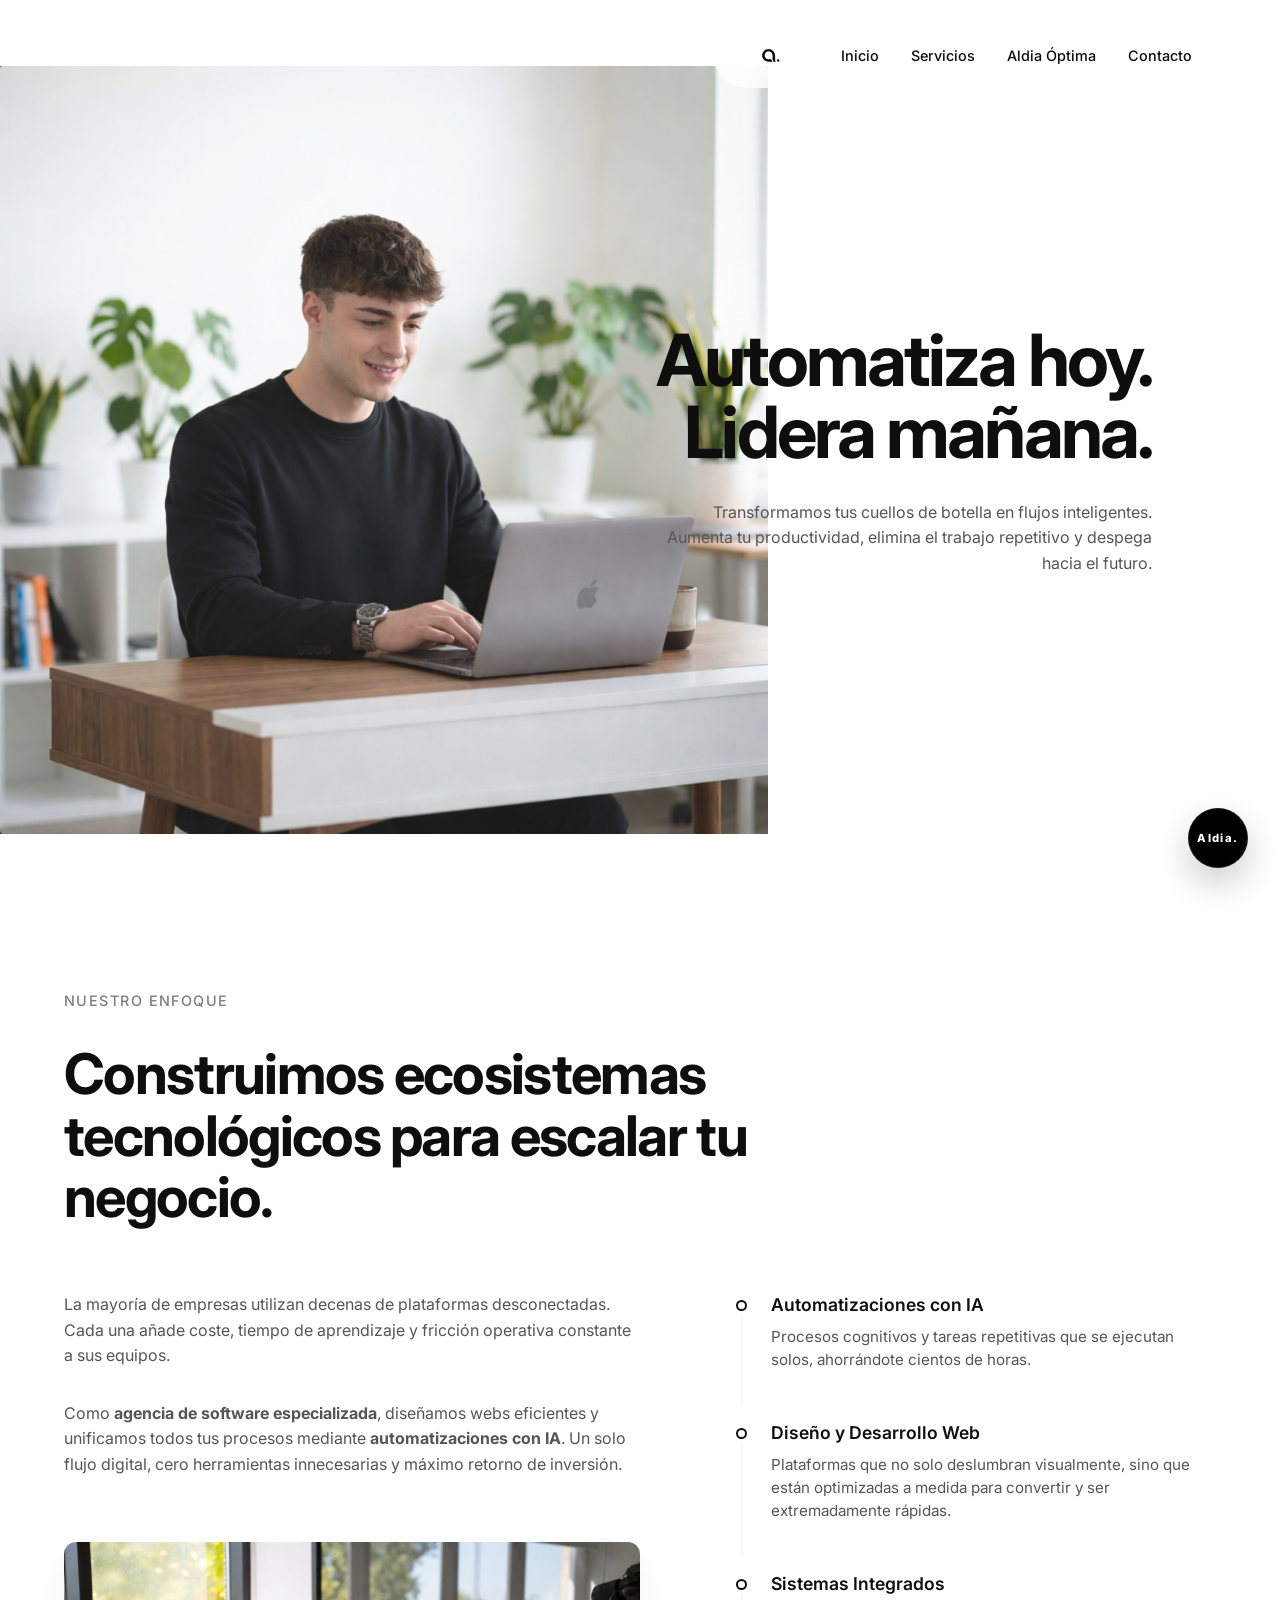
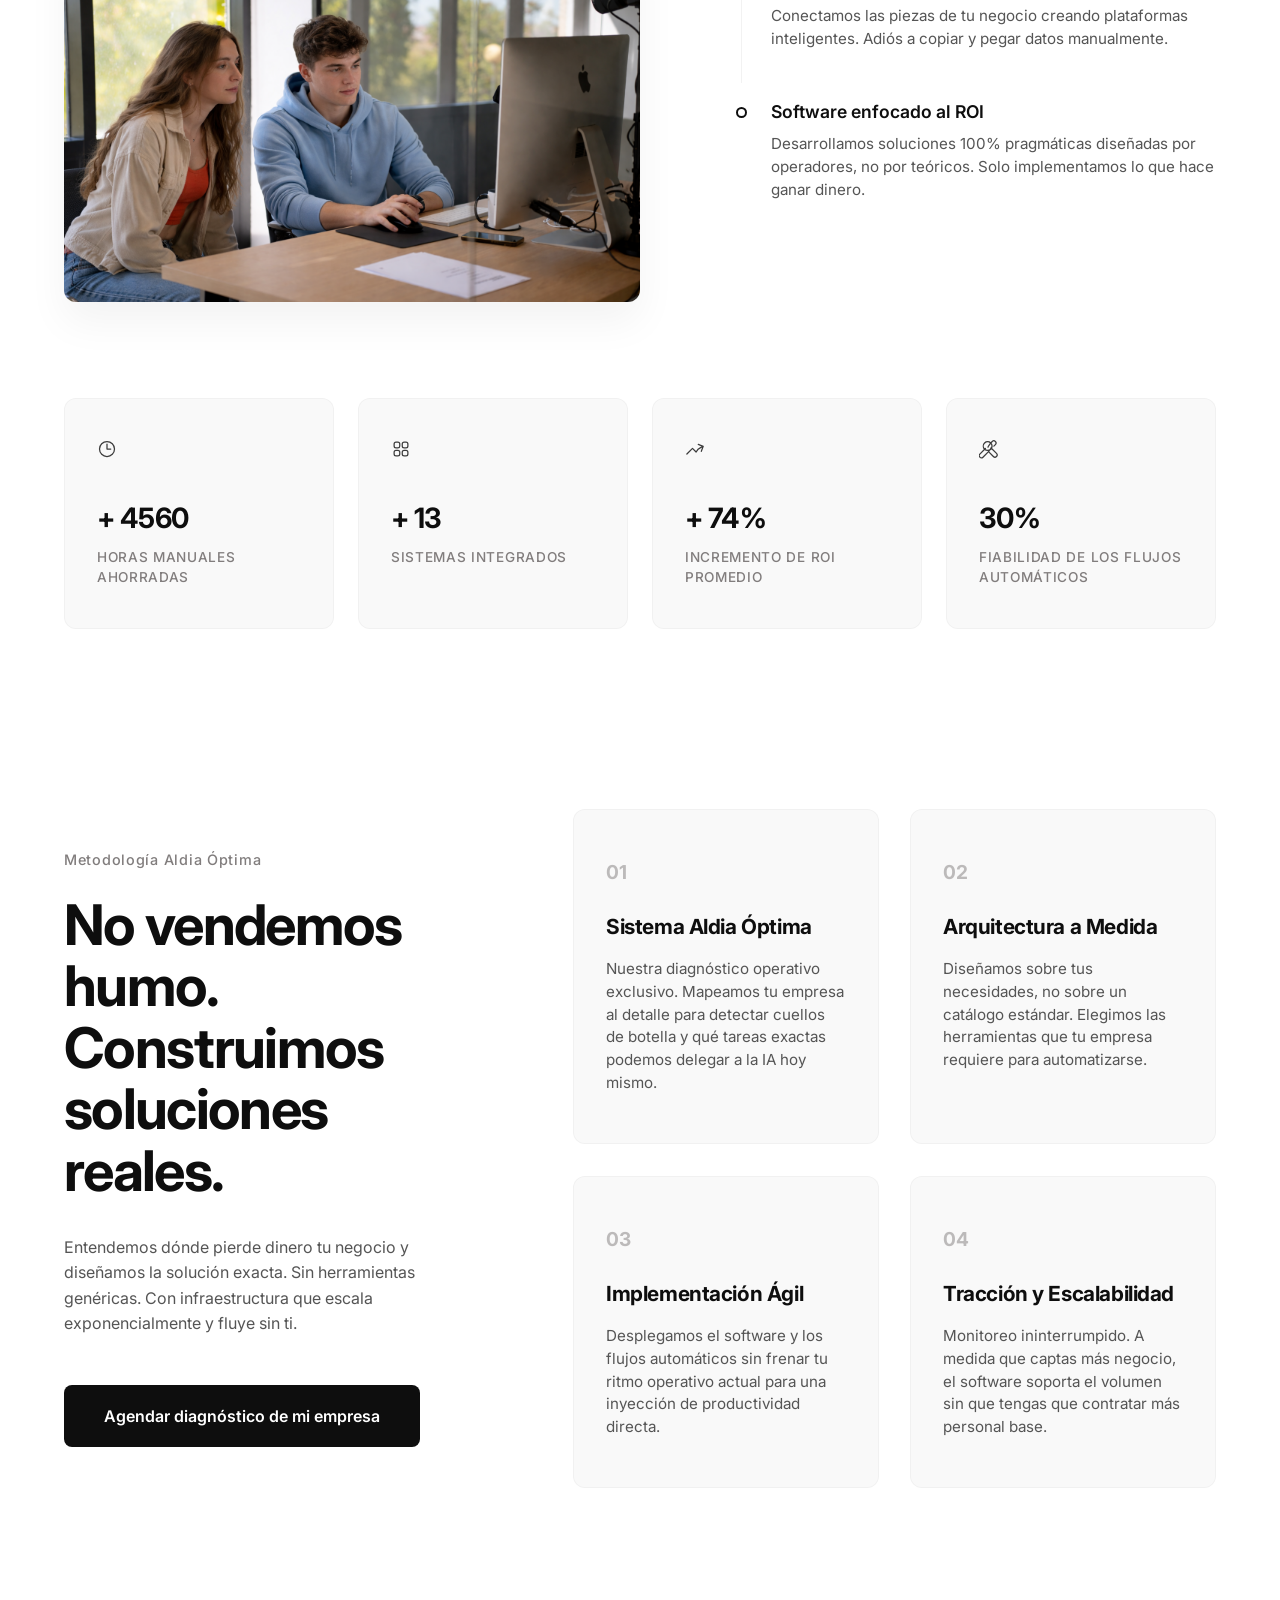
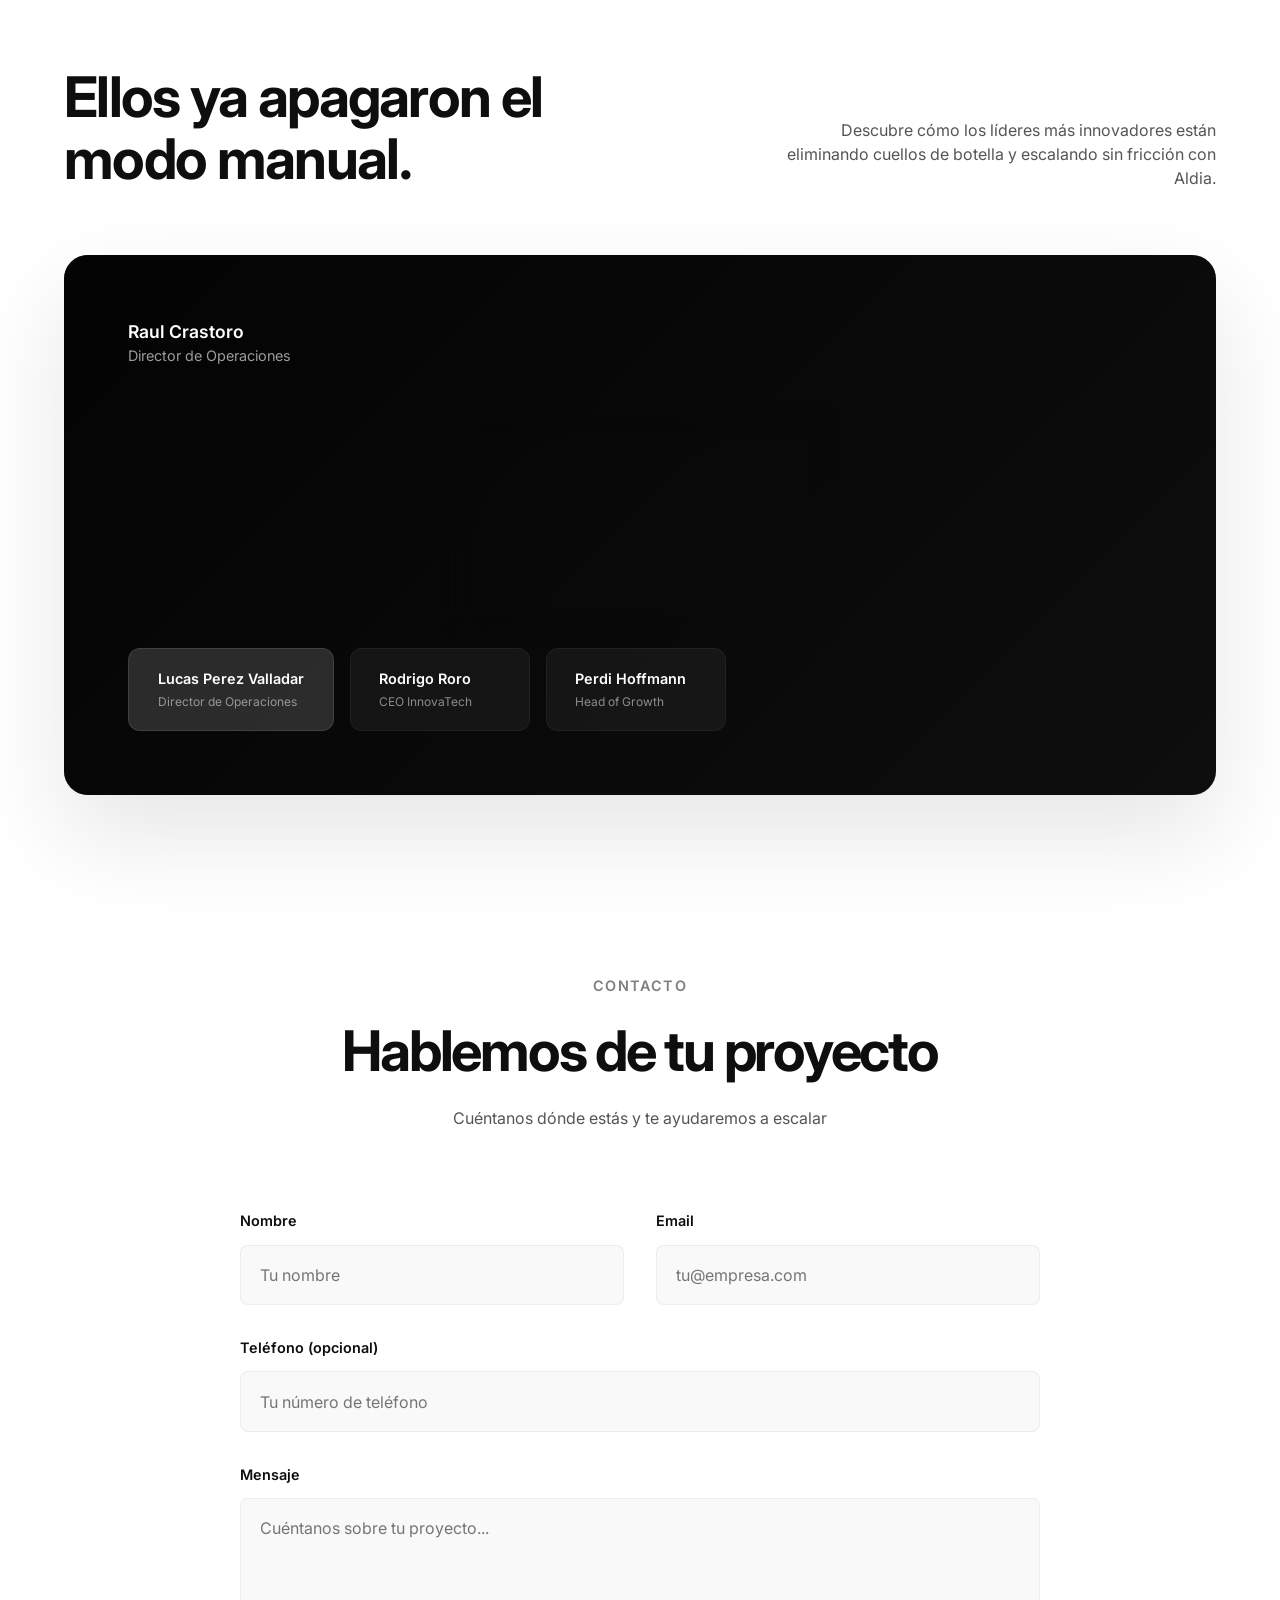
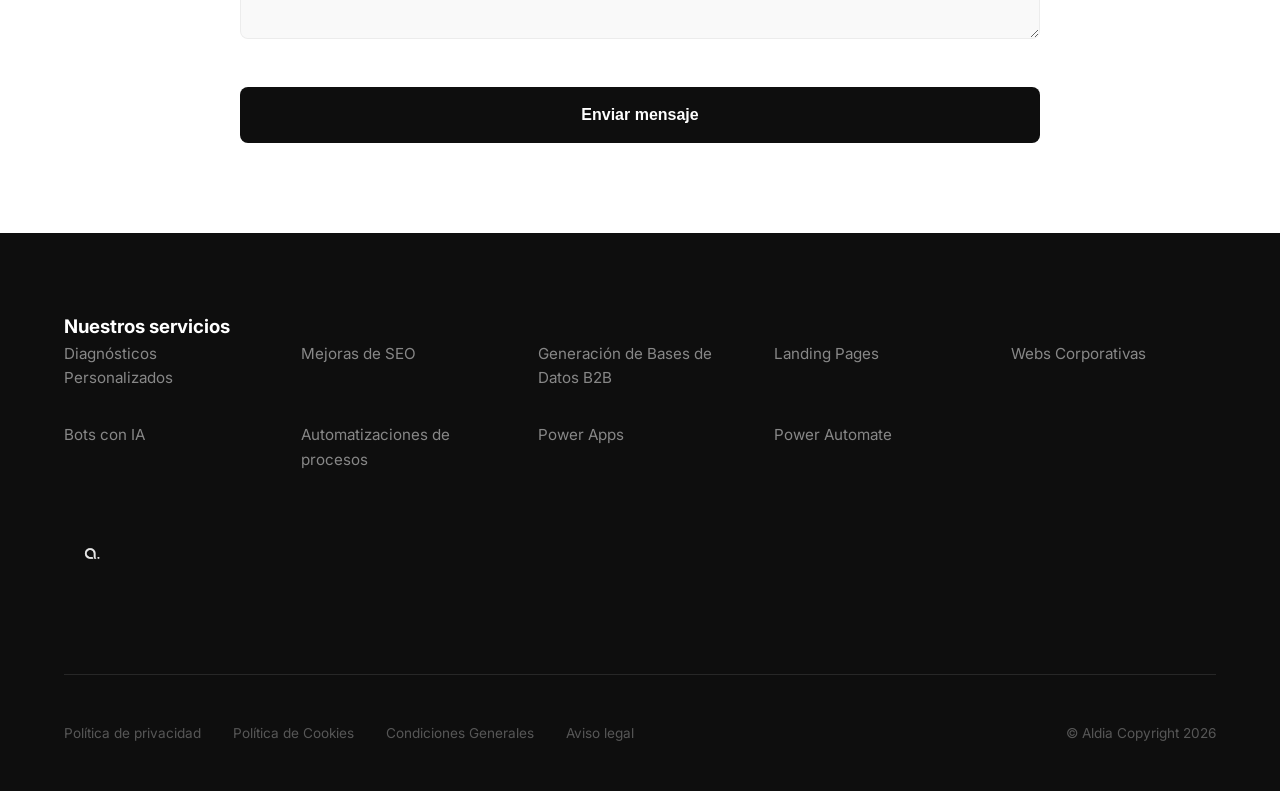
==== Documents/Freelance/Aldia/index.html @ ea944f13 "sdasd" ====
<!DOCTYPE html>
<html lang="es">

<head>
  <meta charset="UTF-8">
  <meta name="viewport" content="width=device-width, initial-scale=1.0">
  <title>Aldia - Agencia de Inteligencia Artificial</title>

  <!-- Apple and Mobile Optimization -->
  <meta name="theme-color" content="#F7F7F7">
  <meta name="apple-mobile-web-app-capable" content="yes">
  <meta name="apple-mobile-web-app-status-bar-style" content="default">

  <!-- Fuente moderna (Inter) -->
  <link rel="preconnect" href="https://fonts.googleapis.com">
  <link rel="preconnect" href="https://fonts.gstatic.com" crossorigin>
  <link href="https://fonts.googleapis.com/css2?family=Inter:wght@400;500;600;700;800&display=swap" rel="stylesheet">

  <!-- Estilos -->
  <link rel="stylesheet" href="./styles/style.css">
  <link rel="stylesheet" href="./styles/preload.css">

  <!-- Preload Hero Image for faster LCP -->
  <link rel="preload" href="./assets/imagensudaderamillan.png" as="image" fetchpriority="high">
</head>

<body>

<!-- Global Preloader -->
<div class="aldia-preloader" id="aldiaPreloader">
  <div class="preload-brand">
    <span class="preload-text">aldia</span><div class="preload-dot"></div>
  </div>
</div>

<!-- ========== NAVBAR ========== -->
<header class="navbar">
  <nav class="nav-container">
    <!-- Píldora de navegación (incluye el logo al principio) -->
    <ul class="nav-links">
      <li>
        <a href="index.html" class="nav-logo-link">
          <img src="./assets/logo.png" alt="Aldia Logo" class="nav-logo">
        </a>
      </li>
      <li><a href="index.html">Inicio</a></li>
      <li class="has-dropdown">
        <a href="servicios.html">Servicios </a>
        <div class="dropdown-menu">
          <span class="dropdown-title">Nuestros Servicios</span>
          <ul class="dropdown-list">
            <li><a href="servicios.html#diagnostico" class="dropdown-item">Diagnóstico Personalizado </a></li>
            <li><a href="servicios.html#automatizacion" class="dropdown-item">Automatización de Procesos </a></li>
            <li><a href="servicios.html#bots" class="dropdown-item">Bots con IA </a></li>
            <li><a href="servicios.html#corporativa" class="dropdown-item">Web Corporativa </a></li>
            <li><a href="servicios.html#powerapps" class="dropdown-item">Microsoft Power Platform </a></li>
          </ul>
        </div>
      </li>
      <li><a href="aldiaooptima.html">Aldia Óptima</a></li>
      <li><a href="#contact-section">Contacto</a></li>
    </ul>
  </nav>
</header>

<!-- ========== MOBILE NAV ========== -->
<button class="mobile-toggle" id="menuToggle">
  <svg viewBox="0 0 24 24" fill="none" stroke="currentColor" stroke-width="2" stroke-linecap="round" stroke-linejoin="round">
    <line x1="3" y1="12" x2="21" y2="12"></line>
    <line x1="3" y1="6" x2="21" y2="6"></line>
    <line x1="3" y1="18" x2="21" y2="18"></line>
  </svg>
</button>

<div class="mobile-overlay" id="mobileOverlay">
  <div class="mobile-overlay-header">
    <img src="./assets/logo.png" alt="Aldia Logo" class="mobile-logo">
    <button class="close-mobile-menu" id="closeMenu">&times;</button>
  </div>
  <nav>
    <ul class="mobile-nav-links">
      <li><a href="index.html" class="active">Inicio</a></li>
      <li><a href="servicios.html">Servicios</a></li>
      <li><a href="aldiaooptima.html">Aldia Óptima</a></li>
      <li><a href="index.html#contact-section">Contacto</a></li>
    </ul>
  </nav>
</div>

<script>
  const menuToggle = document.getElementById('menuToggle');
  const mobileOverlay = document.getElementById('mobileOverlay');
  const closeMenu = document.getElementById('closeMenu');

  menuToggle.addEventListener('click', () => {
    mobileOverlay.classList.add('active');
    document.body.style.overflow = 'hidden';
  });

  closeMenu.addEventListener('click', () => {
    mobileOverlay.classList.remove('active');
    document.body.style.overflow = '';
  });

  document.querySelectorAll('.mobile-nav-links a').forEach(link => {
    link.addEventListener('click', () => {
      mobileOverlay.classList.remove('active');
      document.body.style.overflow = '';
    });
  });
</script>

<!-- ========== HERO SECTION ========== -->
<section class="hero">
  <img src="./assets/imagensudaderamillan.png" alt="Aldia Automatización" class="hero-image" fetchpriority="high">
  <div class="hero-content">
    <h1>Automatiza hoy. Lidera mañana.</h1>
    <p>Transformamos tus cuellos de botella en flujos inteligentes. Aumenta tu productividad, elimina el trabajo
      repetitivo y despega hacia el futuro.</p>
  </div>
</section>

<!-- ========== ABOUT SECTION (Segunda vista) ========== -->
<section class="about-section">
  <div class="about-container">
    <span class="about-tag reveal-up">Nuestro enfoque</span>
    <h2 class="about-title reveal-up">Construimos ecosistemas tecnológicos para <span class="highlight">escalar tu
        negocio</span>.</h2>

    <div class="about-grid">
      <div class="about-text reveal-up">
        <p>La mayoría de empresas utilizan decenas de plataformas desconectadas. Cada una añade coste, tiempo de
          aprendizaje y fricción operativa constante a sus equipos.</p>
        <p>Como <strong>agencia de software especializada</strong>, diseñamos webs eficientes y unificamos todos tus
          procesos mediante <strong>automatizaciones con IA</strong>. Un solo flujo digital, cero herramientas
          innecesarias y máximo retorno de inversión.</p>
        <img src="./assets/fotorandoms.png" alt="Aldia Team" class="about-image">
      </div>

      <div class="about-features">
        <div class="feature-item reveal-up delay-1">
          <span class="feature-dot"></span>
          <div>
            <h3>Automatizaciones con IA</h3>
            <p>Procesos cognitivos y tareas repetitivas que se ejecutan solos, ahorrándote cientos de horas.</p>
          </div>
        </div>
        <div class="feature-item reveal-up delay-2">
          <span class="feature-dot"></span>
          <div>
            <h3>Diseño y Desarrollo Web</h3>
            <p>Plataformas que no solo deslumbran visualmente, sino que están optimizadas a medida para convertir y
              ser extremadamente rápidas.</p>
          </div>
        </div>
        <div class="feature-item reveal-up delay-3">
          <span class="feature-dot"></span>
          <div>
            <h3>Sistemas Integrados</h3>
            <p>Conectamos las piezas de tu negocio creando plataformas inteligentes. Adiós a copiar y pegar datos
              manualmente.</p>
          </div>
        </div>
        <div class="feature-item reveal-up delay-4">
          <span class="feature-dot"></span>
          <div>
            <h3>Software enfocado al ROI</h3>
            <p>Desarrollamos soluciones 100% pragmáticas diseñadas por operadores, no por teóricos. Solo implementamos
              lo que hace ganar dinero.</p>
          </div>
        </div>
      </div>
    </div>
  </div>
</section>

<!-- ========== METRICS SECTION ========== -->
<section class="metrics-section">
  <div class="metrics-container">

    <div class="metric-card reveal-up delay-1">
      <svg fill="none" stroke="currentColor" stroke-width="1.5" viewBox="0 0 24 24" width="24" height="24">
        <path stroke-linecap="round" stroke-linejoin="round" d="M12 6v6h4.5m4.5 0a9 9 0 11-18 0 9 9 0 0118 0z"></path>
      </svg>
      <h3>+ <span class="counter-up" data-target="15000">0</span></h3>
      <p>Horas manuales ahorradas</p>
    </div>

    <div class="metric-card reveal-up delay-2">
      <svg fill="none" stroke="currentColor" stroke-width="1.5" viewBox="0 0 24 24" width="24" height="24">
        <path stroke-linecap="round" stroke-linejoin="round"
          d="M3.75 6A2.25 2.25 0 016 3.75h2.25A2.25 2.25 0 0110.5 6v2.25a2.25 2.25 0 01-2.25 2.25H6a2.25 2.25 0 01-2.25-2.25V6zM3.75 15.75A2.25 2.25 0 016 13.5h2.25a2.25 2.25 0 012.25 2.25V18a2.25 2.25 0 01-2.25 2.25H6A2.25 2.25 0 013.75 18v-2.25zM13.5 6a2.25 2.25 0 012.25-2.25H18A2.25 2.25 0 0120.25 6v2.25A2.25 2.25 0 0118 10.5h-2.25a2.25 2.25 0 01-2.25-2.25V6zM13.5 15.75a2.25 2.25 0 012.25-2.25H18a2.25 2.25 0 012.25 2.25V18A2.25 2.25 0 0118 20.25h-2.25A2.25 2.25 0 0113.5 18v-2.25z">
        </path>
      </svg>
      <h3>+ <span class="counter-up" data-target="40">0</span></h3>
      <p>Sistemas integrados</p>
    </div>

    <div class="metric-card reveal-up delay-3">
      <svg fill="none" stroke="currentColor" stroke-width="1.5" viewBox="0 0 24 24" width="24" height="24">
        <path stroke-linecap="round" stroke-linejoin="round"
          d="M2.25 18L9 11.25l4.306 4.307a11.95 11.95 0 015.814-5.519l2.74-1.22m0 0l-5.94-2.28m5.94 2.28l-2.28 5.941">
        </path>
      </svg>
      <h3>+ <span class="counter-up" data-target="250">0</span>%</h3>
      <p>Incremento de ROI promedio</p>
    </div>

    <div class="metric-card reveal-up delay-4">
      <svg fill="none" stroke="currentColor" stroke-width="1.5" viewBox="0 0 24 24" width="24" height="24">
        <path stroke-linecap="round" stroke-linejoin="round"
          d="M11.42 15.17L17.25 21A2.652 2.652 0 0021 17.25l-5.877-5.877M11.42 15.17l2.492-3.396c.339-.462.612-1.059.813-1.688m-3.305 5.084l-6.658 6.658a2.652 2.652 0 01-3.75-3.75l6.658-6.658m10.155-2.886l1.832-1.832a2.652 2.652 0 00-3.75-3.75l-1.832 1.832m0 0l-2.492 3.396c-.339.462-.612 1.059-.813 1.688m3.305-5.084a5.25 5.25 0 11-7.424 7.424 5.25 5.25 0 017.424-7.424z">
        </path>
      </svg>
      <h3><span class="counter-up" data-target="100">0</span>%</h3>
      <p>Fiabilidad de los flujos automáticos</p>
    </div>

  </div>
</section>

  <!-- ========== PROCESS SECTION ========== -->
  <section class="process-section" id="process-section">
    <div class="process-container">

      <!-- Lado Izquierdo (Textos y CTA) -->
      <div class="process-text reveal-up">
        <span class="process-tag">Metodología Aldia Óptima</span>
        <h2 class="process-title">No vendemos humo. Construimos soluciones reales.</h2>
        <p>Entendemos dónde pierde dinero tu negocio y diseñamos la solución exacta. Sin herramientas genéricas. Con
          infraestructura que escala exponencialmente y fluye sin ti.</p>
        <a href="aldiaooptima.html#calendly" class="btn-primary">Agendar diagnóstico de mi empresa</a>
      </div>

      <!-- Lado Derecho (Grid 2x2 de los Pasos) -->
      <div class="process-grid">
        <div class="process-card reveal-up delay-1">
          <span class="process-num">01</span>
          <h3>Sistema Aldia Óptima</h3>
          <p>Nuestra diagnóstico operativo exclusivo. Mapeamos tu empresa al detalle para detectar cuellos de botella y
            qué tareas exactas podemos delegar a la IA hoy mismo.</p>
        </div>
        <div class="process-card reveal-up delay-2">
          <span class="process-num">02</span>
          <h3>Arquitectura a Medida</h3>
          <p>Diseñamos sobre tus necesidades, no sobre un catálogo estándar. Elegimos las herramientas que tu empresa
            requiere para automatizarse.</p>
        </div>
        <div class="process-card reveal-up delay-3">
          <span class="process-num">03</span>
          <h3>Implementación Ágil</h3>
          <p>Desplegamos el software y los flujos automáticos sin frenar tu ritmo operativo actual para una inyección de
            productividad directa.</p>
        </div>
        <div class="process-card reveal-up delay-4">
          <span class="process-num">04</span>
          <h3>Tracción y Escalabilidad</h3>
          <p>Monitoreo ininterrumpido. A medida que captas más negocio, el software soporta el volumen sin que tengas
            que contratar más personal base.</p>
        </div>
      </div>

    </div>
  </section>

<!-- ========== VIDEO / TESTIMONIES SECTION ========== -->
<section class="video-section">
  <div class="video-container">
    <div class="video-header reveal-up">
      <h2 class="video-title">Ellos ya apagaron el modo manual.</h2>
      <p class="video-subtitle">Descubre cómo los líderes más innovadores están eliminando cuellos de botella y
        escalando sin fricción con Aldia.</p>
    </div>

    <div class="video-placeholder-card reveal-up delay-1">
      <!-- Badge "En construcción" -->
      <div class="video-badge">
        <span>Próximamente</span>
        <div class="badge-dot"></div>
        <p>Sección en construcción</p>
      </div>

      <!-- Placeholder text indicating missing video -->
      <div class="video-placeholder-bg"></div>

      <div class="video-content">
        <div class="video-quote">
          <div class="video-author">
            <span class="author-name">Raul Crastoro</span>
            <span class="author-role">Director de Operaciones</span>
          </div>
        </div>

        <!-- Play Button Placeholder (Hidden during construction) -->
        <!-- 
          <div class="play-button">
            <svg viewBox="0 0 24 24" fill="currentColor">
              <path d="M8 5v14l11-7z" />
            </svg>
          </div>
          -->

        <div class="video-tabs">
          <div class="video-tab active">
            <span class="tab-name">Lucas Perez Valladar</span>
            <span class="tab-role">Director de Operaciones</span>
          </div>
          <div class="video-tab">
            <span class="tab-name">Rodrigo Roro</span>
            <span class="tab-role">CEO InnovaTech</span>
          </div>
          <div class="video-tab">
            <span class="tab-name">Perdi Hoffmann</span>
            <span class="tab-role">Head of Growth</span>
          </div>
        </div>
      </div>
    </div>
  </div>
</section>

<!-- ========== CONTACT SECTION ========== -->
<section class="contact-section" id="contact-section">
  <div class="contact-container reveal-up">
    <div class="contact-header">
      <span class="contact-tag">CONTACTO</span>
      <h2 class="contact-title">Hablemos de tu proyecto</h2>
      <p class="contact-subtitle">Cuéntanos dónde estás y te ayudaremos a escalar</p>
    </div>

    <form class="contact-form">
      <div class="form-row">
        <div class="form-group">
          <label for="nombre">Nombre</label>
          <input type="text" id="nombre" placeholder="Tu nombre" required minlength="2">
        </div>
        <div class="form-group">
          <label for="email">Email</label>
          <input type="email" id="email" placeholder="tu@empresa.com" required>
        </div>
      </div>
      <div class="form-group">
        <label for="telefono">Teléfono (opcional)</label>
        <input type="tel" id="telefono" placeholder="Tu número de teléfono" pattern="[0-9+ ]{9,16}"
          title="Por favor, introduce un número de teléfono válido (9-16 caracteres, números, espacios o +)">
      </div>
      <div class="form-group">
        <label for="mensaje">Mensaje</label>
        <textarea id="mensaje" rows="5" placeholder="Cuéntanos sobre tu proyecto..." required minlength="10"></textarea>
      </div>
      <button type="submit" class="btn-submit">
        Enviar mensaje
      </button>
    </form>
  </div>
</section>

<script>
  // Intersection Observer para las animaciones de scroll y contadores
  document.addEventListener("DOMContentLoaded", function () {
    const observer = new IntersectionObserver((entries) => {
      entries.forEach(entry => {
        if (entry.isIntersecting) {
          entry.target.classList.add('active');

          // Animación de contador numérico
          const counters = entry.target.querySelectorAll('.counter-up');
          counters.forEach(counter => {
            const target = +counter.getAttribute('data-target');
            const duration = 2000;
            const increment = target / (duration / 16);
            let current = 0;

            const updateCounter = () => {
              current += increment;
              if (current < target) {
                counter.innerText = Math.ceil(current).toLocaleString('es-ES');
                requestAnimationFrame(updateCounter);
              } else {
                counter.innerText = target.toLocaleString('es-ES');
              }
            };
            setTimeout(updateCounter, 300);
          });

          observer.unobserve(entry.target);
        }
      });
    }, { rootMargin: "0px", threshold: 0.15 });

    document.querySelectorAll('.reveal-up').forEach(el => observer.observe(el));
  });
</script>
<footer class="main-footer">
  <div class="footer-container">
    <div class="footer-top">
      <div class="footer-column">
        <h3>Nuestros servicios</h3>
        <ul>
          <li><a href="#">Diagnósticos Personalizados</a></li>
          <li><a href="#">Mejoras de SEO</a></li>
          <li><a href="#">Generación de Bases de Datos B2B</a></li>
          <li><a href="#">Landing Pages</a></li>
          <li><a href="#">Webs Corporativas</a></li>
          <li><a href="#">Bots con IA</a></li>
          <li><a href="#">Automatizaciones de procesos</a></li>
          <li><a href="#">Power Apps</a></li>
          <li><a href="#">Power Automate</a></li>
        </ul>
      </div>
    </div>

    <div class="footer-middle">
      <div class="footer-logo">
        <img src="./assets/logo.png" alt="Aldia Logo">
      </div>
      <div class="footer-social">
        <a href="#" aria-label="YouTube">
          <svg viewBox="0 0 24 24">
            <path
              d="M23.498 6.186a3.016 3.016 0 0 0-2.122-2.136C19.505 3.545 12 3.545 12 3.545s-7.505 0-9.377.505A3.017 3.017 0 0 0 .502 6.186C0 8.07 0 12 0 12s0 3.93.502 5.814a3.016 3.016 0 0 0 2.122 2.136c1.871.505 9.376.505 9.376.505s7.505 0 9.377-.505a3.015 3.015 0 0 0 2.122-2.136C24 15.93 24 12 24 12s0-3.93-.502-5.814zM9.545 15.568V8.432L15.818 12l-6.273 3.568z" />
          </svg>
        </a>
        <a href="#" aria-label="LinkedIn">
          <svg viewBox="0 0 24 24">
            <path
              d="M19 0h-14c-2.761 0-5 2.239-5 5v14c0 2.761 2.239 5 5 5h14c2.762 0 5-2.239 5-5v-14c0-2.761-2.238-5-5-5zm-11 19h-3v-11h3v11zm-1.5-12.268c-.966 0-1.75-.79-1.75-1.764s.784-1.764 1.75-1.764 1.75.79 1.75 1.764-.783 1.764-1.75 1.764zm13.5 12.268h-3v-5.604c0-3.368-4-3.113-4 0v5.604h-3v-11h3v1.765c1.396-2.586 7-2.777 7 2.476v6.759z" />
          </svg>
        </a>
      </div>
    </div>

    <div class="footer-bottom">
      <div class="footer-legal">
        <a href="#">Política de privacidad</a>
        <a href="#">Política de Cookies</a>
        <a href="#">Condiciones Generales</a>
        <a href="#">Aviso legal</a>
      </div>
      <div class="footer-copyright">
        © Aldia Copyright 2026
      </div>
    </div>
  </div>
</footer>
  <!-- Aldia Global Components -->
  <link rel="stylesheet" href="./styles/chat.css">
  <script src="./scripts/chat.js"></script>
  <script src="./scripts/preload.js"></script>
</body>

</html>
---- Documents/Freelance/Aldia/styles/style.css ----
/* ================= VARIABLES & RESET ================= */
section {
  overflow-x: clip;
}

:root {
  /* Colors - Refined Palette */
  --bg-color: #F7F7F7;
  --bg-white: #FFFFFF;
  --text-dark: #0e0e0e;
  --text-muted: #555555;
  --text-light: #817d7d;
  --accent: #000000;

  /* Typography */
  --font-main: 'Inter', -apple-system, BlinkMacSystemFont, 'Segoe UI', Roboto, sans-serif;

  /* Fluid Typography - Scales between 320px and 1440px */
  --font-h1: clamp(2.5rem, 6vw, 4.5rem);
  --font-h2: clamp(2rem, 5vw, 3.5rem);
  --font-h3: clamp(1.25rem, 3vw, 1.75rem);
  --font-body: clamp(1rem, 1.2vw, 1.15rem);

  /* Spacing */
  --section-padding: clamp(4rem, 10vh, 10rem);
  --container-max: 1200px;

  /* Smoothness */
  --transition: all 1s cubic-bezier(0.16, 1, 0.3, 1);
  --radius-sm: 8px;
  --radius-md: 12px;
  --radius-lg: 24px;
}

* {
  margin: 0;
  padding: 0;
  box-sizing: border-box;
  -webkit-font-smoothing: antialiased;
  -moz-osx-font-smoothing: grayscale;
}

body,
html {
  width: 100%;
  overflow-x: hidden;
  background-color: var(--bg-color);
  font-family: var(--font-main);
  color: var(--text-dark);
  scroll-behavior: smooth;
  line-height: 1.5;
}

/* Scrollbar Customization for Mac-like feel */
::-webkit-scrollbar {
  width: 8px;
}

::-webkit-scrollbar-track {
  background: transparent;
}

::-webkit-scrollbar-thumb {
  background: rgba(0, 0, 0, 0.1);
  border-radius: 10px;
}

::-webkit-scrollbar-thumb:hover {
  background: rgba(0, 0, 0, 0.2);
}

/* ================= NAVBAR (Minimalista) ================= */
.navbar {
  position: fixed;
  top: 0;
  left: 0;
  width: 100%;
  padding: 1.5rem 5%;
  z-index: 1000;
  display: flex;
  justify-content: center;
  transition: var(--transition);
  /* Safe area for iPhone notch */
  padding-top: max(1.5rem, env(safe-area-inset-top));
}

.nav-container {
  width: 100%;
  max-width: var(--container-max);
  display: flex;
  justify-content: flex-end;
  pointer-events: none;
  /* Let clicks pass through to content if not on links */
}

.nav-links {
  pointer-events: auto;
  list-style: none;
  display: flex;
  align-items: center;
  gap: 0.5rem;
  padding: 0.2rem 0.75rem;
  background: rgba(255, 255, 255, 0.7);
  backdrop-filter: blur(30px);
  -webkit-backdrop-filter: blur(30px);
  border: none;
  border-radius: 100px;
  box-shadow: none;
  transition: var(--transition);
}

.nav-links:hover {
  background: rgba(255, 255, 255, 0.9);
  box-shadow: 0 15px 18px -8px rgba(0, 0, 0, 0.5);
  transform: translateY(-2px);
}

.nav-logo-link {
  display: flex;
  align-items: center;
  margin-right: 0.5rem;
}

.nav-logo {
  height: 42px;
  width: auto;
  object-fit: contain;
}

.nav-links li {
  display: flex;
  align-items: center;
}

.nav-links a {
  text-decoration: none;
  color: var(--text-dark);
  font-weight: 500;
  font-size: 0.9rem;
  padding: 0.5rem 0.75rem;
  border-radius: 100px;
  transition: var(--transition);
  display: flex;
  align-items: center;
  gap: 4px;
}

.nav-chevron {
  font-size: 0.6rem;
  opacity: 0.5;
  transition: transform 0.3s ease;
  display: inline-block;
}

.has-dropdown:hover .nav-chevron {
  transform: rotate(180deg);
  opacity: 1;
}

.nav-links a:hover,
.nav-links a.active {
  background: rgba(0, 0, 0, 0.05);
}

/* Active link state */
.nav-links a.active {
  background: rgba(0, 0, 0, 0.05);
}

/* ================= DROPDOWN MENU ================= */
.nav-links li {
  position: relative;
}

.dropdown-menu {
  position: absolute;
  top: calc(100% + 15px);
  left: 50%;
  transform: translateX(-50%) translateY(10px);
  background: white;
  min-width: 320px;
  padding: 1.75rem;
  border-radius: var(--radius-lg);
  box-shadow: 0 40px 100px -20px rgba(0, 0, 0, 0.15), 0 30px 60px -30px rgba(0, 0, 0, 0.3);
  opacity: 0;
  visibility: hidden;
  transition: all 0.5s cubic-bezier(0.16, 1, 0.3, 1);
  z-index: 1001;
  border: 1px solid rgba(0, 0, 0, 0.05);
}

/* Arrow for the dropdown */
.dropdown-menu::before {
  content: '';
  position: absolute;
  top: -6px;
  left: 50%;
  transform: translateX(-50%) rotate(45deg);
  width: 12px;
  height: 12px;
  background: white;
  border-left: 1px solid rgba(0, 0, 0, 0.04);
  border-top: 1px solid rgba(0, 0, 0, 0.04);
}

.nav-links li:hover .dropdown-menu {
  opacity: 1;
  visibility: visible;
  transform: translateX(-50%) translateY(0);
}

/* Staggered transition for items */
.nav-links li:hover .dropdown-list li {
  opacity: 1;
  transform: translateY(0);
}

.dropdown-title {
  display: block;
  font-size: 0.75rem;
  font-weight: 700;
  color: var(--text-light);
  margin-bottom: 1rem;
  text-transform: uppercase;
  letter-spacing: 0.1em;
}

.dropdown-list {
  list-style: none;
  padding: 0;
  margin: 0;
  display: flex;
  flex-direction: column;
  gap: 0.15rem;
}

.dropdown-list li {
  display: block;
  width: 100%;
  opacity: 0;
  transform: translateY(10px);
  transition: all 0.4s cubic-bezier(0.16, 1, 0.3, 1);
}

/* Delay each item for a staggered effect */
.dropdown-list li:nth-child(1) {
  transition-delay: 0.05s;
}

.dropdown-list li:nth-child(2) {
  transition-delay: 0.1s;
}

.dropdown-list li:nth-child(3) {
  transition-delay: 0.15s;
}

.dropdown-list li:nth-child(4) {
  transition-delay: 0.2s;
}

.dropdown-list li:nth-child(5) {
  transition-delay: 0.25s;
}

.dropdown-item {
  display: flex !important;
  align-items: center;
  justify-content: space-between;
  text-decoration: none;
  color: var(--text-dark) !important;
  font-size: 0.9rem !important;
  font-weight: 500 !important;
  padding: 0.7rem 0.9rem !important;
  border-radius: var(--radius-md) !important;
  background: transparent !important;
  transition: all 0.3s ease !important;
  white-space: nowrap;
}

.dropdown-item:hover {
  background: rgba(0, 0, 0, 0.04) !important;
  padding-left: 1.2rem !important;
}

.dropdown-item span {
  opacity: 0;
  transform: translateX(-10px);
  transition: all 0.3s ease;
  font-size: 1.1rem;
}

.dropdown-item:hover span {
  opacity: 1;
  transform: translateX(0);
}

/* Services specific container for split layout (logo left, links right) */
.nav-container-servicios {
  width: 100%;
  max-width: var(--container-max);
  display: flex;
  justify-content: flex-start;
  /* Se mantiene a la izquierda */
  align-items: center;
  pointer-events: none;
}

.nav-container-servicios .nav-links {
  pointer-events: auto;
}

/* Re-apply hover styles if they were affected */
.nav-links a:hover,
.nav-links a.active {
  background: rgba(0, 0, 0, 0.05);
  opacity: 1;
}

.nav-container-servicios .nav-logo-link,
.nav-container-servicios .nav-links {
  pointer-events: auto;
}

@media (max-width: 640px) {
  .nav-container-servicios {
    flex-direction: column;
    gap: 1.5rem;
  }
}

@media (max-width: 1024px) {
  .navbar {
    padding: 1rem 5%;
  }
}

@media (max-width: 640px) {
  .nav-links {
    gap: 0.25rem;
    padding: 0.4rem 0.6rem;
  }

  .nav-links a {
    font-size: 0.8rem;
    padding: 0.4rem 0.5rem;
  }

  .nav-logo {
    height: 24px;
  }
}

/* ================= HERO SECTION ================= */
.hero {
  position: relative;
  width: 100%;
  min-height: 100vh;
  background-color: var(--bg-white);
  display: flex;
  align-items: center;
  padding: 0 10%;
  overflow: hidden;
}

.hero-image {
  position: absolute;
  top: 0;
  left: 0;
  width: 60%;
  height: 100%;
  object-fit: contain;
  object-position: left center;
  pointer-events: none;
  z-index: 1;
  opacity: 0.9;
}

.hero-content {
  position: relative;
  z-index: 2;
  margin-left: auto;
  max-width: 600px;
  text-align: right;
  animation: fadeLeft 1.4s cubic-bezier(0.16, 1, 0.3, 1) forwards;
}

.hero-content h1 {
  font-size: var(--font-h1);
  line-height: 1;
  margin-bottom: 2rem;
  font-weight: 700;
  letter-spacing: -0.04em;
  color: var(--text-dark);
}

.hero-content p {
  font-size: var(--font-body);
  line-height: 1.6;
  color: var(--text-muted);
  font-weight: 400;
  max-width: 500px;
  margin-left: auto;
}

@media (max-width: 1024px) {
  .hero {
    flex-direction: column-reverse;
    justify-content: flex-end;
    padding: 10rem 0 4rem;
    /* Removed lateral padding */
    text-align: center;
  }

  .hero-image {
    position: relative;
    width: 100%;
    height: auto;
    aspect-ratio: 4/3;
    object-fit: cover;
    object-position: center;
    margin: 3rem 0 0;
    border-radius: 0;
    /* Full bleed typically has no radius, but I'll keep it subtle if user wants it */
    box-shadow: 0 20px 40px rgba(0, 0, 0, 0.05);
  }

  .hero-content {
    margin: 0;
    text-align: center;
    max-width: 100%;
    padding: 0 5%;
    /* Re-added padding only to content */
  }

  .hero-content p {
    margin: 0 auto;
  }
}

@media (max-width: 640px) {
  .hero {
    padding-top: 8rem;
  }

  .hero-content h1 {
    margin-bottom: 1.5rem;
  }

  .hero-image {
    height: 35vh;
  }
}

/* ================= HERO SERVICIOS (Con Globo) ================= */
.hero-servicios {
  position: relative;
  width: 100%;
  min-height: 100vh;
  /* Permitir que crezca si es necesario */
  background-color: var(--bg-white);
  display: flex;
  flex-direction: column;
  align-items: center;
  justify-content: flex-start;
  padding-top: max(12rem, 18vh);
  overflow: visible;
  /* IMPORTANTE: para ver la barra negra */
  text-align: center;
}

.hero-servicios-content {
  position: relative;
  z-index: 20;
  max-width: 1400px;
  /* Aumentado aún más a petición */
  padding: 0 5%;
  margin-bottom: 8rem;
  /* Aumentamos el margen con la bola */
}

.hero-servicios-content h1 {
  font-size: var(--font-h1);
  font-weight: 500;
  /* Letras un poco más finas */
  letter-spacing: -0.04em;
  line-height: 1;
  margin-bottom: 2.5rem;
  color: var(--text-dark);
}

.hero-servicios-content p {
  font-size: var(--font-body);
  color: var(--text-muted);
  max-width: 600px;
  margin: 0 auto;
  line-height: 1.6;
  font-weight: 300;
  /* Letras un poco más finas */
}

.globe-wrapper {
  position: absolute;
  top: 0;
  left: 0;
  width: 100%;
  height: 100%;
  z-index: 10;
  pointer-events: none;
  /* Dejamos que los clicks pasen al canvas si estuviera debajo, pero el canvas está dentro */
}

.hero-globe__canvas {
  width: 100%;
  height: 100%;
  pointer-events: auto;
  /* El canvas sí recibe interacción */
}

@media (max-width: 1024px) {
  .hero-servicios {
    padding-top: 10rem;
  }

  .hero-servicios-content h1 {
    font-size: 3rem;
  }
}

@media (max-width: 640px) {
  .hero-servicios {
    padding-top: 8rem;
  }

  .hero-servicios-content h1 {
    font-size: 2.5rem;
  }

  .hero-servicios-content p {
    font-size: 1rem;
  }
}

/* ================= ABOUT SECTION (Segunda vista) ================= */
.about-section {
  background-color: var(--bg-white);
  color: var(--text-dark);
  padding: var(--section-padding) 5%;
  display: flex;
  justify-content: center;
}

.about-container {
  max-width: var(--container-max);
  width: 100%;
}

.about-tag {
  color: var(--text-light);
  font-size: 0.9rem;
  font-weight: 500;
  display: block;
  margin-bottom: 2rem;
  text-transform: uppercase;
  letter-spacing: 0.1em;
}

.about-title {
  font-size: var(--font-h2);
  font-weight: 700;
  line-height: 1.1;
  margin-bottom: 4rem;
  max-width: 900px;
  letter-spacing: -0.03em;
}

.about-grid {
  display: grid;
  grid-template-columns: 1.2fr 1fr;
  gap: 6rem;
}

.about-text p {
  color: var(--text-muted);
  font-size: var(--font-body);
  line-height: 1.6;
  margin-bottom: 2rem;
}

.about-image {
  width: 100%;
  aspect-ratio: 16/10;
  object-fit: cover;
  border-radius: var(--radius-md);
  margin-top: 2rem;
  box-shadow: 0 20px 40px rgba(0, 0, 0, 0.05);
}

.about-features {
  display: flex;
  flex-direction: column;
  gap: 3rem;
}

.feature-item {
  display: flex;
  align-items: flex-start;
  gap: 1.5rem;
  position: relative;
}

.feature-item:not(:last-child)::after {
  content: '';
  position: absolute;
  top: 1.5rem;
  bottom: -2rem;
  left: 5px;
  width: 1px;
  background-color: rgba(0, 0, 0, 0.05);
}

.feature-dot {
  width: 11px;
  height: 11px;
  background: var(--bg-white);
  border: 2px solid var(--text-dark);
  border-radius: 50%;
  margin-top: 0.5rem;
  flex-shrink: 0;
  z-index: 2;
}

.feature-item h3 {
  font-size: 1.1rem;
  font-weight: 600;
  margin-bottom: 0.5rem;
}

.feature-item p {
  font-size: 0.95rem;
  color: var(--text-muted);
  line-height: 1.5;
}

@media (max-width: 1024px) {
  .about-grid {
    grid-template-columns: 1fr;
    gap: 4rem;
  }
}

/* ================= METRICS SECTION ================= */
.metrics-section {
  background-color: var(--bg-white);
  padding: 0 5% var(--section-padding);
  display: flex;
  justify-content: center;
}

.metrics-container {
  max-width: var(--container-max);
  width: 100%;
  display: grid;
  grid-template-columns: repeat(auto-fit, minmax(220px, 1fr));
  gap: 1.5rem;
}

.metric-card {
  background-color: #F9F9F9;
  padding: 2.5rem 2rem;
  border-radius: var(--radius-md);
  transition: var(--transition);
  border: 1px solid rgba(0, 0, 0, 0.03);
}

.metric-card:hover {
  transform: translateY(-8px);
  background: var(--bg-white);
  box-shadow: 0 20px 40px rgba(0, 0, 0, 0.05);
  border-color: rgba(0, 0, 0, 0.08);
}

.metric-card svg {
  margin-bottom: 2rem;
  opacity: 0.8;
  width: 20px;
  height: 20px;
}

.metric-card h3 {
  font-size: var(--font-h3);
  font-weight: 700;
  margin-bottom: 0.5rem;
  letter-spacing: -0.02em;
}

.metric-card p {
  color: var(--text-light);
  font-size: 0.85rem;
  font-weight: 500;
  text-transform: uppercase;
  letter-spacing: 0.05em;
}

@media (max-width: 640px) {
  .metrics-container {
    grid-template-columns: repeat(2, 1fr);
    gap: 1rem;
  }

  .metric-card {
    padding: 1.5rem 1.25rem;
  }

  .metric-card h3 {
    font-size: 1.25rem;
  }
}

/* ================= VIDEO SECTION ================= */
.video-section {
  background-color: var(--bg-white);
  padding: var(--section-padding) 5%;
  display: flex;
  justify-content: center;
}

.video-container {
  max-width: var(--container-max);
  width: 100%;
}

.video-header {
  display: flex;
  justify-content: space-between;
  align-items: flex-end;
  margin-bottom: 4rem;
  gap: 2rem;
}

.video-title {
  font-size: var(--font-h2);
  font-weight: 700;
  line-height: 1.1;
  max-width: 500px;
  margin: 0;
  letter-spacing: -0.03em;
}

.video-subtitle {
  font-size: var(--font-body);
  color: var(--text-muted);
  max-width: 450px;
  margin: 0;
  line-height: 1.5;
  text-align: right;
}

.video-placeholder-card {
  position: relative;
  width: 100%;
  border-radius: var(--radius-lg);
  overflow: hidden;
  background-color: #111;
  min-height: clamp(400px, 60vh, 600px);
  display: flex;
  flex-direction: column;
  box-shadow: 0 40px 100px rgba(0, 0, 0, 0.1);
}

.video-placeholder-bg {
  position: absolute;
  top: 0;
  left: 0;
  width: 100%;
  height: 100%;
  background: linear-gradient(135deg, rgba(0, 0, 0, 0.8) 0%, rgba(0, 0, 0, 0.2) 100%);
  z-index: 1;
}

.video-content {
  position: relative;
  z-index: 2;
  flex: 1;
  display: flex;
  flex-direction: column;
  justify-content: space-between;
  padding: 4rem;
  color: var(--bg-white);
}

/* Badge En Construcción - Estilo Ultra-Premium */
.video-badge {
  position: absolute;
  top: 50%;
  left: 50%;
  transform: translate(-50%, -50%);
  z-index: 10;
  background: rgba(255, 255, 255, 0.05);
  backdrop-filter: blur(20px);
  -webkit-backdrop-filter: blur(20px);
  border: 1px solid rgba(255, 255, 255, 0.1);
  padding: 3rem;
  border-radius: var(--radius-lg);
  text-align: center;
  display: flex;
  flex-direction: column;
  align-items: center;
  gap: 1.5rem;
  box-shadow: 0 50px 100px -20px rgba(0, 0, 0, 0.5);
  width: min(400px, 90%);
}

.video-badge span {
  text-transform: uppercase;
  font-size: 0.8rem;
  letter-spacing: 0.3em;
  font-weight: 600;
  color: rgba(255, 255, 255, 0.4);
}

.video-badge p {
  font-size: var(--font-h3);
  font-weight: 500;
  margin: 0;
  color: var(--bg-white);
  line-height: 1.2;
}

.badge-dot {
  width: 10px;
  height: 10px;
  background-color: rgba(255, 255, 255, 0.3);
  border-radius: 50%;
  position: relative;
}

.badge-dot::after {
  content: '';
  position: absolute;
  top: 0;
  left: 0;
  width: 100%;
  height: 100%;
  border-radius: 50%;
  box-shadow: 0 0 0 2px rgba(255, 255, 255, 0.2);
  animation: badge-pulse 2s cubic-bezier(0.16, 1, 0.3, 1) infinite;
}

@keyframes badge-pulse {
  0% {
    transform: scale(1);
    opacity: 1;
  }

  100% {
    transform: scale(4);
    opacity: 0;
  }
}

.video-quote p {
  font-size: clamp(1.5rem, 4vw, 2.5rem);
  font-weight: 600;
  line-height: 1.1;
  margin-bottom: 2.5rem;
  max-width: 800px;
  letter-spacing: -0.02em;
}

.video-author {
  display: flex;
  flex-direction: column;
}

.author-name {
  font-weight: 600;
  font-size: 1.1rem;
}

.author-role {
  font-weight: 400;
  opacity: 0.6;
  font-size: 0.9rem;
}

.video-tabs {
  display: flex;
  gap: 1rem;
  margin-top: 3rem;
}

.video-tab {
  background-color: rgba(255, 255, 255, 0.05);
  padding: 1.2rem 1.8rem;
  border-radius: var(--radius-md);
  cursor: pointer;
  transition: var(--transition);
  display: flex;
  flex-direction: column;
  min-width: 180px;
  border: 1px solid rgba(255, 255, 255, 0.05);
}

.video-tab:hover,
.video-tab.active {
  background-color: rgba(255, 255, 255, 0.15);
  border-color: rgba(255, 255, 255, 0.1);
}

.tab-name {
  font-weight: 600;
  font-size: 0.9rem;
  margin-bottom: 0.2rem;
}

.tab-role {
  font-weight: 400;
  font-size: 0.75rem;
  opacity: 0.5;
}

@media (max-width: 1024px) {
  .video-header {
    flex-direction: column;
    align-items: center;
    text-align: center;
  }

  .video-subtitle {
    text-align: center;
    max-width: 100%;
  }

  .video-content {
    padding: 3rem 2rem;
  }

  .video-tabs {
    overflow-x: auto;
    padding-bottom: 1rem;
    scrollbar-width: none;
  }

  .video-tabs::-webkit-scrollbar {
    display: none;
  }
}

@media (max-width: 640px) {
  .video-badge {
    padding: 2rem;
  }

  .video-badge p {
    font-size: 1.25rem;
  }

  .video-tab {
    min-width: 150px;
  }
}

/* ================= PROCESS SECTION (Metodología) ================= */
.process-section {
  background-color: var(--bg-white);
  padding: var(--section-padding) 5%;
  display: flex;
  justify-content: center;
}

.process-container {
  max-width: var(--container-max);
  width: 100%;
  display: grid;
  grid-template-columns: 1fr 1.5fr;
  gap: 5rem;
  align-items: center;
}

.process-text {
  max-width: 480px;
}

.process-tag {
  color: var(--text-light);
  font-size: 0.9rem;
  font-weight: 500;
  display: block;
  margin-bottom: 1.5rem;
  letter-spacing: 0.05em;
}

.process-title {
  font-size: var(--font-h2);
  font-weight: 700;
  line-height: 1.1;
  margin-bottom: 2rem;
  letter-spacing: -0.03em;
}

.process-text p {
  color: var(--text-muted);
  font-size: var(--font-body);
  line-height: 1.6;
  margin-bottom: 3rem;
}

.btn-primary {
  display: inline-block;
  background-color: var(--text-dark);
  color: var(--bg-white);
  text-decoration: none;
  font-weight: 600;
  font-size: 1rem;
  padding: 1.2rem 2.5rem;
  border-radius: var(--radius-sm);
  transition: var(--transition);
}

.btn-primary:hover {
  transform: translateY(-4px);
  box-shadow: 0 20px 40px rgba(0, 0, 0, 0.1);
  opacity: 0.9;
}

.process-grid {
  display: grid;
  grid-template-columns: repeat(2, 1fr);
  gap: 2rem;
}

.process-card {
  background-color: #F9F9F9;
  border: 1px solid rgba(0, 0, 0, 0.03);
  border-radius: var(--radius-md);
  padding: 3rem 2rem;
  transition: var(--transition);
}

.process-card:hover {
  transform: translateY(-8px);
  background: var(--bg-white);
  box-shadow: 0 20px 40px rgba(0, 0, 0, 0.05);
  border-color: rgba(0, 0, 0, 0.08);
}

.process-num {
  font-size: 1.2rem;
  font-weight: 700;
  color: var(--text-light);
  display: block;
  margin-bottom: 1.5rem;
  opacity: 0.5;
}

.process-card h3 {
  font-size: 1.3rem;
  font-weight: 700;
  margin-bottom: 1rem;
  letter-spacing: -0.02em;
}

.process-card p {
  color: var(--text-muted);
  font-size: 0.95rem;
  line-height: 1.5;
}

@media (max-width: 1024px) {
  .process-container {
    grid-template-columns: 1fr;
    gap: 4rem;
  }

  .process-text {
    max-width: 100%;
    text-align: center;
  }
}

@media (max-width: 640px) {
  .process-grid {
    grid-template-columns: 1fr;
    gap: 1.5rem;
  }
}

/* ================= CONTACT SECTION ================= */
.contact-section {
  background-color: var(--bg-white);
  padding: var(--section-padding) 8%;
  display: flex;
  justify-content: center;
}

@media (max-width: 640px) {
  .contact-section {
    padding-left: 10%;
    padding-right: 10%;
  }

  .contact-title {
    font-size: 2rem;
  }
}

.contact-container {
  max-width: 800px;
  width: 100%;
}

.contact-header {
  text-align: center;
  margin-bottom: 5rem;
}

.contact-tag {
  color: var(--text-light);
  font-size: 0.9rem;
  font-weight: 600;
  letter-spacing: 0.1em;
  display: block;
  margin-bottom: 1.5rem;
}

.contact-title {
  font-size: var(--font-h2);
  font-weight: 700;
  line-height: 1.1;
  margin-bottom: 1.5rem;
  letter-spacing: -0.04em;
}

.contact-subtitle {
  font-size: var(--font-body);
  color: var(--text-muted);
}

.contact-form {
  display: flex;
  flex-direction: column;
  gap: 2rem;
}

.form-row {
  display: grid;
  grid-template-columns: 1fr 1fr;
  gap: 2rem;
}

.form-group {
  display: flex;
  flex-direction: column;
  gap: 0.8rem;
}

.form-group label {
  font-size: 0.9rem;
  font-weight: 600;
  color: var(--text-dark);
}

.form-group input,
.form-group textarea {
  padding: 1.2rem;
  border: 1px solid rgba(0, 0, 0, 0.05);
  border-radius: var(--radius-sm);
  font-family: var(--font-main);
  font-size: 1rem;
  color: var(--text-dark);
  background-color: #F9F9F9;
  transition: var(--transition);
}

.form-group input:focus,
.form-group textarea:focus {
  outline: none;
  border-color: var(--text-dark);
  background: var(--bg-white);
  box-shadow: 0 0 0 4px rgba(0, 0, 0, 0.05);
}

.form-group input:invalid:not(:placeholder-shown),
.form-group textarea:invalid:not(:placeholder-shown) {
  border-color: #ff4d4d;
}

.form-group input:invalid:not(:placeholder-shown):focus,
.form-group textarea:invalid:not(:placeholder-shown):focus {
  box-shadow: 0 0 0 4px rgba(255, 77, 77, 0.1);
}

.btn-submit {
  display: flex;
  align-items: center;
  justify-content: center;
  gap: 0.8rem;
  background-color: var(--text-dark);
  color: var(--bg-white);
  border: none;
  padding: 1.2rem;
  border-radius: var(--radius-sm);
  font-size: 1rem;
  font-weight: 600;
  cursor: pointer;
  transition: var(--transition);
  margin-top: 1rem;
}

.btn-submit:hover {
  transform: translateY(-4px);
  box-shadow: 0 20px 40px rgba(0, 0, 0, 0.1);
  opacity: 0.9;
}

@media (max-width: 768px) {
  .form-row {
    grid-template-columns: 1fr;
  }
}

/* ================= FOOTER ================= */
.main-footer {
  background-color: var(--text-dark);
  color: var(--bg-white);
  padding: 5rem 5% 3rem;
}

.footer-container {
  max-width: var(--container-max);
  margin: 0 auto;
}

/* --- TOP: Servicios en 3 columnas limpias --- */
.footer-top {
  padding-bottom: 0;
  margin-bottom: 0;
}

.footer-services-title {
  font-size: 0.7rem;
  text-transform: uppercase;
  letter-spacing: 0.18em;
  color: rgba(255, 255, 255, 0.3);
  font-weight: 600;
  margin-bottom: 2rem;
}

.footer-services-grid {
  display: grid;
  grid-template-columns: repeat(3, 1fr);
  gap: 0;
}

.footer-services-col {
  display: flex;
  flex-direction: column;
  gap: 1.1rem;
}

.footer-services-col a {
  text-decoration: none;
  color: rgba(255, 255, 255, 0.5);
  font-size: 0.9rem;
  font-weight: 400;
  transition: color 0.3s ease;
  line-height: 1;
}

.footer-services-col a:hover {
  color: var(--bg-white);
}

/* Mantener estilos de listas legacy (index.html) por si acaso */
.footer-column ul {
  list-style: none;
  display: grid;
  grid-template-columns: repeat(auto-fit, minmax(200px, 1fr));
  gap: 2rem;
}


.footer-column ul li a {
  text-decoration: none;
  color: rgba(255, 255, 255, 0.5);
  font-size: 0.95rem;
  transition: var(--transition);
}

.footer-column ul li a:hover {
  color: var(--bg-white);
}

.footer-middle {
  display: flex;
  justify-content: space-between;
  align-items: center;
  padding: 4rem 0 3rem;
  border-bottom: 1px solid rgba(255, 255, 255, 0.1);
  margin-bottom: 3rem;
}

.footer-logo {
  margin-bottom: 3rem;
}

.footer-logo img {
  height: 36px;
  filter: brightness(0) invert(1);
  opacity: 0.9;
}

.footer-social {
  display: flex;
  gap: 1.5rem;
}

.footer-social a {
  color: rgba(255, 255, 255, 0.5);
  transition: var(--transition);
}

.footer-social a:hover {
  color: var(--bg-white);
  transform: translateY(-3px);
}

.footer-bottom {
  display: flex;
  justify-content: space-between;
  align-items: center;
  font-size: 0.85rem;
  color: rgba(255, 255, 255, 0.3);
}

.footer-legal {
  display: flex;
  gap: 2rem;
}

.footer-legal a {
  text-decoration: none;
  color: inherit;
  transition: var(--transition);
}

.footer-legal a:hover {
  color: var(--bg-white);
}

@media (max-width: 768px) {

  .footer-middle,
  .footer-bottom {
    flex-direction: column;
    align-items: flex-start;
    gap: 2rem;
  }

  .footer-legal {
    flex-direction: column;
    gap: 1rem;
  }
}

/* ================= ANIMACIONES ================= */
@keyframes fadeLeft {
  0% {
    opacity: 0;
    transform: translateX(30px);
    filter: blur(25px) brightness(0.4);
  }

  100% {
    opacity: 1;
    transform: translateX(0);
    filter: blur(0px) brightness(1);
  }
}

.reveal-up {
  opacity: 0;
  transform: translateY(40px);
  filter: blur(30px);
  transition: all 0.6s cubic-bezier(0.16, 1, 0.3, 1);
  will-change: opacity, transform, filter;
}

.reveal-up.active {
  opacity: 1;
  transform: translateY(0);
  filter: blur(0);
}

.delay-1 {
  transition-delay: 0.1s;
}

.delay-2 {
  transition-delay: 0.2s;
}

.delay-3 {
  transition-delay: 0.3s;
}

.delay-4 {
  transition-delay: 0.4s;
}

/* Selection color */
::selection {
  background: var(--text-dark);
  color: var(--bg-white);
}

/* ================= AUTO-SERVICIOS SECTION (Monochrome Style) ================= */
.auto-servicios-section {
  background-color: var(--bg-white);
  color: var(--text-dark);
  padding: clamp(2rem, 5vh, 4.5rem) 5%;
  /* Más compacto aún */
  display: flex;
  justify-content: center;
}

.auto-servicios-container {
  max-width: var(--container-max);
  width: 100%;
  display: grid;
  grid-template-columns: 1.4fr 1.15fr;
  gap: 2.5rem;
  /* Menos espacio entre columnas */
  align-items: flex-start;
}

.auto-title {
  font-size: clamp(1.6rem, 3.5vw, 2.2rem);
  /* Título compacto */
  font-weight: 700;
  margin-bottom: 1.5rem;
  letter-spacing: -0.04em;
  line-height: 1.1;
  color: var(--text-dark);
}

.accent-orange {
  color: var(--text-dark);
  /* Ya no es naranja, ahora es negro/acento principal */
}

.benefit-list {
  list-style: none;
  display: flex;
  flex-direction: column;
  gap: 1.5rem;
  margin-bottom: 3.5rem;
  /* Ajustado */
  min-height: 380px;
}

.benefit-list li {
  display: flex;
  align-items: flex-start;
  gap: 1rem;
  margin-bottom: 0.8rem;
  /* Lista apretada */
  font-size: 0.95rem;
  /* Texto levemente menor */
  opacity: 0;
  transform: translateY(20px);
  transition: all 0.5s ease forwards;
}

.benefit-list.active li {
  opacity: 1;
  transform: translateY(0);
}

.benefit-icon-wrapper {
  color: var(--text-dark);
  flex-shrink: 0;
  margin-top: 0.15rem;
  display: flex;
  align-items: center;
  justify-content: center;
  opacity: 0.8;
}

.benefit-list li.special .benefit-icon-wrapper {
  opacity: 1;
}

.workflow-mockup-wrapper {
  width: 100%;
  border-radius: 0;
  overflow: visible;
  border: none;
  box-shadow: none;
  background: transparent;
  margin-top: -2rem;
  margin-left: -2rem;
  /* Movido a la derecha desde -6rem */
}

.workflow-image {
  width: 100%;
  height: auto;
  display: block;
  mix-blend-mode: multiply;
  filter: contrast(1.1);
}

/* Sidebar Card */
.services-sidebar-card {
  background: #ffffff;
  padding: 1.8rem 2rem 0.5rem 2rem;
  /* Sidebar muy compacto */
  border-radius: var(--radius-lg);
  border: 1px solid rgba(0, 0, 0, 0.05);
  box-shadow: 0 20px 50px rgba(0, 0, 0, 0.03);
  position: sticky;
  top: 100px;
}

.services-sidebar-card h3 {
  font-size: 1.6rem;
  font-weight: 700;
  margin-bottom: 2.5rem;
  padding-bottom: 1.5rem;
  border-bottom: 1px solid rgba(0, 0, 0, 0.05);
  letter-spacing: -0.02em;
  color: var(--text-dark);
}

.sidebar-links {
  list-style: none;
  display: flex;
  flex-direction: column;
}

.sidebar-links li {
  border-bottom: 1px solid rgba(0, 0, 0, 0.03);
}

.sidebar-links li:last-child {
  border-bottom: none;
}

.sidebar-links a {
  display: flex;
  justify-content: space-between;
  align-items: center;
  padding: 1.35rem 0;
  /* Un poco más de espacio para respirar */
  text-decoration: none;
  color: var(--text-muted);
  font-weight: 600;
  font-size: 0.95rem;
  transition: all 0.4s ease;
  cursor: pointer;
}

.sidebar-links a:hover,
.sidebar-links a.active {
  color: var(--text-dark);
  padding-left: 0.8rem;
}

.arrow-up-right {
  font-size: 1.2rem;
  opacity: 0.1;
  transition: all 0.4s ease;
  color: var(--text-dark);
}

.sidebar-links a:hover .arrow-up-right,
.sidebar-links a.active .arrow-up-right {
  opacity: 1;
  transform: translate(6px, -6px);
}

/* ================= ORBIT COMPONENT ================= */
.orbit-wrapper {
  position: relative;
  width: 100%;
  aspect-ratio: 1 / 1;
  max-width: 500px;
  margin: 0 auto;
  display: flex !important;
  align-items: center;
  justify-content: center;
  background: transparent;
  overflow: visible;
}

.orbit-center {
  width: 100px;
  height: 100px;
  display: flex;
  align-items: center;
  justify-content: center;
  z-index: 10;
  background: transparent;
  border: none;
  box-shadow: none;
}

.orbit-center img {
  width: 90px;
  height: auto;
}

.orbit-ring {
  position: absolute;
  top: 50%;
  left: 50%;
  transform: translate(-50%, -50%);
  border: 1px solid rgba(0, 0, 0, 0.05);
  border-radius: 50%;
  pointer-events: none;
}

.benefit-list li.special {
  color: var(--text-dark);
  font-weight: 600;
  margin-top: 1rem;
}

.ring-1 {
  width: 360px;
  height: 360px;
}

.orbit-container {
  position: absolute;
  width: 100%;
  height: 100%;
  animation: rotateOrbit 35s linear infinite;
}

.orbit-item {
  position: absolute;
  top: 50%;
  left: 50%;
  width: 70px;
  height: 70px;
  margin-top: -35px;
  margin-left: -35px;
  display: flex;
  align-items: center;
  justify-content: center;
  background: transparent;
  border: none;
  box-shadow: none;
  transition: all 0.4s cubic-bezier(0.16, 1, 0.3, 1);
}

.orbit-item img {
  width: 60px;
  height: 60px;
  object-fit: contain;
  animation: selfRotate 10s linear infinite;
  /* Rotación sobre su propio eje */
}

@keyframes selfRotate {
  from {
    transform: rotate(0deg);
  }

  to {
    transform: rotate(360deg);
  }
}

.orbit-item:hover {
  transform: scale(1.2);
}

/* Animaciones */
@keyframes rotateOrbit {
  from {
    transform: rotate(0deg);
  }

  to {
    transform: rotate(360deg);
  }
}

/* Posiciones exactas sobre el anillo único (R=180px) */
/* 360 / 5 = 72 grados de separación */
.p-1 {
  --angle: 0deg;
  --radius: -180px;
}

.p-2 {
  --angle: 72deg;
  --radius: -180px;
}

.p-3 {
  --angle: 144deg;
  --radius: -180px;
}

.p-4 {
  --angle: 216deg;
  --radius: -180px;
}

.p-5 {
  --angle: 288deg;
  --radius: -180px;
}

/* Cancelar la rotación del contenedor EN tiempo de ejecución */
.orbit-item {
  animation: orbitCounter 35s linear infinite;
}

@keyframes orbitCounter {
  from {
    transform: rotate(var(--angle, 0deg)) translateY(var(--radius, -110px)) rotate(0deg);
  }

  to {
    transform: rotate(var(--angle, 0deg)) translateY(var(--radius, -110px)) rotate(-360deg);
  }
}

/* Barra de confianza negra bajo el globo */
.trust-bar {
  width: 100%;
  background: rgb(26, 26, 26) !important;
  /* El color exacto pedido */
  color: #ffffff;
  padding: 1rem 0 !important;
  /* Un poco más fina */
  display: flex;
  justify-content: center;
  position: relative;
  z-index: 100;
}

.trust-bar-inner {
  width: 90%;
  max-width: 1100px;
  display: flex;
  align-items: center;
  justify-content: center;
  gap: 2.5rem;
}

.trust-bar p {
  font-size: 1.05rem;
  font-weight: 400;
  margin: 0;
  letter-spacing: -0.01em;
  opacity: 0.95;
}

.trust-bar .btn-trust {
  padding: 0.7rem 1.4rem;
  background: #ffffff;
  /* Sólido como en la foto */
  border: 1px solid #ffffff;
  color: #000000;
  border-radius: 8px;
  /* Menos redondeado, más estilo botón moderno */
  font-size: 0.9rem;
  font-weight: 500;
  text-decoration: none;
  transition: all 0.3s ease;
  white-space: nowrap;
}

.trust-bar .btn-trust:hover {
  background: transparent;
  color: white;
}


@media (max-width: 992px) {
  .trust-bar-inner {
    flex-direction: column;
    text-align: center;
    gap: 1.5rem;
  }
}

/* Visual de móvil para diagnóstico */
.mobile-visual-container {
  margin-top: -3rem;
  margin-left: 7rem;
  /* Movido un poco más a la derecha */
  width: 100%;
  display: flex;
  justify-content: flex-start;
}

.mobile-visual-wrapper {
  position: relative;
  display: inline-block;
}

.mobile-visual-anim {
  width: 310px;
  height: auto;
  border-radius: 0;
  mix-blend-mode: multiply;
  display: block;
  filter: contrast(1.1);
  position: relative;
  z-index: 1;
}

/* Tarjetas Flotantes */
.floating-metrics {
  position: absolute;
  top: 0;
  left: 0;
  width: 100%;
  height: 100%;
  z-index: 5;
  pointer-events: none;
}

.metric-glass-card {
  position: absolute;
  background: rgba(255, 255, 255, 0.85);
  backdrop-filter: blur(12px);
  -webkit-backdrop-filter: blur(12px);
  border: 1px solid rgba(255, 255, 255, 0.4);
  border-radius: 12px;
  padding: 1rem 1.2rem;
  display: flex;
  align-items: center;
  gap: 1rem;
  box-shadow: 0 15px 35px rgba(0, 0, 0, 0.08);
  width: 210px;
  animation: floatSmall 4s ease-in-out infinite;
  pointer-events: auto;
  transition: transform 0.3s ease;
}

.metric-glass-card:hover {
  transform: scale(1.05) translateY(-5px);
  z-index: 10;
}

.m-icon {
  width: 32px;
  height: 32px;
  background: #f0f0f0;
  border-radius: 8px;
  display: flex;
  align-items: center;
  justify-content: center;
  color: var(--text-dark);
}

.m-content {
  display: flex;
  flex-direction: column;
}

.m-value {
  font-size: 1.1rem;
  font-weight: 700;
  color: var(--text-dark);
}

.m-label {
  font-size: 0.65rem;
  text-transform: uppercase;
  letter-spacing: 0.05em;
  color: var(--text-muted);
  line-height: 1.2;
}

/* Posiciones especificas */
.card-1 {
  top: 5%;
  left: -45%;
  animation-delay: 0s;
}

.card-2 {
  top: 35%;
  right: -35%;
  animation-delay: 0.5s;
}

.card-3 {
  bottom: 30%;
  left: -35%;
  animation-delay: 1s;
}

.card-4 {
  bottom: 0%;
  right: -40%;
  animation-delay: 1.5s;
}

@keyframes floatSmall {

  0%,
  100% {
    transform: translateY(0);
  }

  50% {
    transform: translateY(-8px);
  }
}

@media (max-width: 1200px) {
  .metric-glass-card {
    width: 180px;
    padding: 0.8rem 1rem;
  }

  .card-1 {
    left: -20%;
  }

  .card-2 {
    right: -15%;
  }

  .card-3 {
    left: -15%;
  }

  .card-4 {
    right: -15%;
  }
}

@media (max-width: 992px) {
  .mobile-visual-container {
    margin-left: 0;
    justify-content: center;
    margin-top: 4rem;
    padding-bottom: 4rem;
  }

  .card-1 {
    top: -15%;
    left: -10%;
  }

  .card-2 {
    top: 20%;
    right: -20%;
  }

  .card-3 {
    bottom: 20%;
    left: -20%;
  }

  .card-4 {
    bottom: -15%;
    right: -10%;
  }
}

@media (max-width: 640px) {
  .metric-glass-card {
    width: 150px;
    padding: 0.6rem 0.8rem;
    gap: 0.6rem;
  }

  .m-value {
    font-size: 0.9rem;
  }

  .m-label {
    font-size: 0.55rem;
  }

  .card-1 {
    left: -5%;
  }

  .card-2 {
    right: -10%;
  }

  .card-3 {
    left: -10%;
  }

  .card-4 {
    right: -5%;
  }
}

@media (max-width: 992px) {
  .mobile-visual-container {
    margin-left: 0;
    justify-content: center;
    margin-top: 2rem;
  }
}

@keyframes mobileFloat {

  0%,
  100% {
    transform: translateY(0) rotateX(2deg) rotateY(-5deg);
  }

  50% {
    transform: translateY(-20px) rotateX(-2deg) rotateY(5deg);
  }
}

/* Ajustes específicos para SEO Visual */
.seo-visual-wrapper {
  max-width: 450px;
  margin: 0 auto;
  margin-left: 4rem !important;
  /* Movido a la derecha */
  display: block !important;
}

.seo-img-fix {
  width: 100% !important;
  transform: rotate(-2deg);
  /* Un toque de inclinación */
}

.seo-visual-wrapper .card-1 {
  left: -25%;
  top: 0;
}

.seo-visual-wrapper .card-2 {
  right: -25%;
  top: 30%;
}

.seo-visual-wrapper .card-3 {
  left: -20%;
  bottom: 25%;
}

.seo-visual-wrapper .card-4 {
  right: -20%;
  bottom: 5%;
}

@media (max-width: 992px) {
  .seo-visual-wrapper {
    max-width: 320px;
  }

  .seo-visual-wrapper .card-1,
  .seo-visual-wrapper .card-2,
  .seo-visual-wrapper .card-3,
  .seo-visual-wrapper .card-4 {
    left: auto;
    right: auto;
    position: relative;
    margin: 1rem auto;
    top: auto;
    bottom: auto;
  }
}

/* Ajustes específicos para BBDD Visual */
.bbdd-visual-wrapper {
  max-width: 500px;
  margin: 0 auto;
  margin-left: 1rem !important;
  /* Movido a la izquierda */
  display: block !important;
}

.bbdd-img-fix {
  width: 100% !important;
  mix-blend-mode: multiply;
  /* Asegurar transparencia */
}

.bbdd-visual-wrapper .card-1 {
  left: -20%;
  top: -5%;
}

.bbdd-visual-wrapper .card-2 {
  right: -25%;
  top: 25%;
}

.bbdd-visual-wrapper .card-3 {
  left: -25%;
  bottom: 20%;
}

.bbdd-visual-wrapper .card-4 {
  right: -20%;
  bottom: 0%;
}

@media (max-width: 992px) {
  .bbdd-visual-wrapper {
    max-width: 320px;
    margin-left: 0 !important;
  }

  .bbdd-visual-wrapper .card-1,
  .bbdd-visual-wrapper .card-2,
  .bbdd-visual-wrapper .card-3,
  .bbdd-visual-wrapper .card-4 {
    left: auto;
    right: auto;
    position: relative;
    margin: 1rem auto;
    top: auto;
    bottom: auto;
  }
}

/* Componente visual Landing Page */
.landing-component-wrapper {
  position: relative;
  width: 100%;
  height: 420px;
  display: flex;
  justify-content: center;
  align-items: center;
  margin-left: -2rem;
}

/* Mockup browser central */
.landing-mockup {
  position: relative;
  z-index: 2;
}

.mockup-browser {
  background: white;
  border-radius: 14px;
  box-shadow: 0 30px 80px rgba(0, 0, 0, 0.1);
  border: 1px solid rgba(0, 0, 0, 0.06);
  overflow: hidden;
  width: 320px;
}

.mockup-bar {
  background: #f5f5f5;
  padding: 0.6rem 1rem;
  display: flex;
  gap: 0.4rem;
  align-items: center;
  border-bottom: 1px solid rgba(0, 0, 0, 0.05);
}

.mockup-bar .dot {
  width: 8px;
  height: 8px;
  border-radius: 50%;
  background: rgba(0, 0, 0, 0.12);
  display: block;
}

.mockup-screen {
  padding: 1.5rem;
  display: flex;
  gap: 1rem;
}

.screen-hero {
  flex: 1;
  display: flex;
  flex-direction: column;
  gap: 0.5rem;
}

.screen-tag {
  font-size: 0.6rem;
  text-transform: uppercase;
  letter-spacing: 0.1em;
  color: rgba(0, 0, 0, 0.3);
  font-weight: 600;
}

.screen-title {
  font-size: 0.85rem;
  font-weight: 700;
  color: var(--text-dark);
  line-height: 1.2;
  letter-spacing: -0.01em;
}

.screen-subtitle {
  font-size: 0.65rem;
  color: var(--text-muted);
  line-height: 1.4;
}

.screen-cta {
  background: var(--text-dark);
  color: white;
  font-size: 0.6rem;
  font-weight: 600;
  padding: 0.4rem 0.7rem;
  border-radius: 100px;
  display: inline-block;
  margin-top: 0.5rem;
  width: fit-content;
}

.screen-form {
  width: 80px;
  display: flex;
  flex-direction: column;
  gap: 0.4rem;
  padding-top: 0.2rem;
}

.form-field {
  height: 18px;
  background: #f0f0f0;
  border-radius: 4px;
  border: 1px solid rgba(0, 0, 0, 0.06);
}

.form-btn {
  height: 20px;
  background: var(--text-dark);
  border-radius: 4px;
  margin-top: 0.2rem;
}

/* Badges flotantes en esquinas */
.lp-badge {
  position: absolute;
  background: white;
  border-radius: var(--radius-md);
  padding: 0.85rem 1.2rem;
  display: flex;
  align-items: center;
  gap: 0.75rem;
  box-shadow: 0 12px 30px rgba(0, 0, 0, 0.07);
  border: 1px solid rgba(0, 0, 0, 0.05);
  font-size: 0.82rem;
  font-weight: 500;
  color: var(--text-dark);
  white-space: nowrap;
  z-index: 3;
  max-width: 220px;
  cursor: default;
  transition: transform 0.4s cubic-bezier(0.16, 1, 0.3, 1),
    box-shadow 0.4s cubic-bezier(0.16, 1, 0.3, 1),
    background 0.3s ease,
    color 0.3s ease,
    border-color 0.3s ease;
}

/* Animaciones flotantes escalonadas e independientes */
.lp-badge-tl {
  top: 22%;
  left: 8%;
  animation: lpFloat1 6s ease-in-out infinite;
  transition: transform 0.6s cubic-bezier(0.16, 1, 0.3, 1),
    top 0.6s cubic-bezier(0.16, 1, 0.3, 1),
    left 0.6s cubic-bezier(0.16, 1, 0.3, 1),
    box-shadow 0.4s ease,
    background 0.3s ease,
    color 0.3s ease;
}

.lp-badge-tr {
  top: 22%;
  right: 8%;
  animation: lpFloat2 7s ease-in-out 0.8s infinite;
  transition: transform 0.6s cubic-bezier(0.16, 1, 0.3, 1),
    top 0.6s cubic-bezier(0.16, 1, 0.3, 1),
    right 0.6s cubic-bezier(0.16, 1, 0.3, 1),
    box-shadow 0.4s ease,
    background 0.3s ease,
    color 0.3s ease;
}

.lp-badge-bl {
  bottom: 22%;
  left: 8%;
  animation: lpFloat3 5.5s ease-in-out 1.5s infinite;
  transition: transform 0.6s cubic-bezier(0.16, 1, 0.3, 1),
    bottom 0.6s cubic-bezier(0.16, 1, 0.3, 1),
    left 0.6s cubic-bezier(0.16, 1, 0.3, 1),
    box-shadow 0.4s ease,
    background 0.3s ease,
    color 0.3s ease;
}

.lp-badge-br {
  bottom: 22%;
  right: 8%;
  animation: lpFloat4 6.5s ease-in-out 0.3s infinite;
  transition: transform 0.6s cubic-bezier(0.16, 1, 0.3, 1),
    bottom 0.6s cubic-bezier(0.16, 1, 0.3, 1),
    right 0.6s cubic-bezier(0.16, 1, 0.3, 1),
    box-shadow 0.4s ease,
    background 0.3s ease,
    color 0.3s ease;
}

/* Al hover del wrapper: las tarjetas se "explotan" hacia las esquinas */
.landing-component-wrapper:hover .lp-badge-tl {
  top: 3%;
  left: -2%;
  animation-play-state: paused;
}

.landing-component-wrapper:hover .lp-badge-tr {
  top: 3%;
  right: -2%;
  animation-play-state: paused;
}

.landing-component-wrapper:hover .lp-badge-bl {
  bottom: 3%;
  left: -2%;
  animation-play-state: paused;
}

.landing-component-wrapper:hover .lp-badge-br {
  bottom: 3%;
  right: -2%;
  animation-play-state: paused;
}

@keyframes lpFloat1 {

  0%,
  100% {
    transform: translateY(0px) rotate(-1deg);
  }

  50% {
    transform: translateY(-8px) rotate(0deg);
  }
}

@keyframes lpFloat2 {

  0%,
  100% {
    transform: translateY(0px) rotate(1deg);
  }

  50% {
    transform: translateY(-10px) rotate(0deg);
  }
}

@keyframes lpFloat3 {

  0%,
  100% {
    transform: translateY(0px) rotate(1deg);
  }

  50% {
    transform: translateY(-6px) rotate(-1deg);
  }
}

@keyframes lpFloat4 {

  0%,
  100% {
    transform: translateY(0px) rotate(-1deg);
  }

  50% {
    transform: translateY(-12px) rotate(1deg);
  }
}

/* Hover: el badge se eleva, fondo negro e icono blanco */
.lp-badge:hover {
  background: var(--text-dark);
  color: white;
  border-color: transparent;
  box-shadow: 0 24px 50px rgba(0, 0, 0, 0.18);
  transform: translateY(-8px) scale(1.04) !important;
  animation-play-state: paused;
}

.lp-badge:hover .lp-badge-icon {
  color: white;
}

.lp-badge-icon {
  display: flex;
  align-items: center;
  flex-shrink: 0;
  color: var(--text-dark);
  transition: color 0.3s ease;
  width: 28px;
  height: 28px;
  background: rgba(0, 0, 0, 0.04);
  border-radius: 6px;
  justify-content: center;
}

.lp-badge:hover .lp-badge-icon {
  background: rgba(255, 255, 255, 0.12);
}

.lp-badge-icon svg {
  width: 16px;
  height: 16px;
}

/* Mockup hover sutil */
.mockup-browser {
  transition: transform 0.5s cubic-bezier(0.16, 1, 0.3, 1), box-shadow 0.5s ease;
}

.landing-mockup:hover .mockup-browser {
  transform: translateY(-8px) scale(1.02);
  box-shadow: 0 50px 100px rgba(0, 0, 0, 0.14);
}

@media (max-width: 992px) {
  .landing-component-wrapper {
    height: auto;
    flex-direction: column;
    gap: 1.5rem;
    margin-left: 0;
    padding: 4rem 0 2rem;
  }

  .lp-badge {
    position: relative;
    top: auto;
    left: auto;
    right: auto;
    bottom: auto;
    white-space: normal;
    animation: none;
  }

  .lp-badge:hover {
    transform: translateY(-4px) scale(1.02) !important;
  }
}

/* Card de explicación CRM */
.crm-explanation-card {
  background: #ffffff;
  padding: 3.5rem;
  border-radius: var(--radius-lg);
  border: 1px solid rgba(0, 0, 0, 0.05);
  box-shadow: 0 40px 80px rgba(0, 0, 0, 0.04);
  text-align: left;
  max-width: 650px;
}

.crm-explanation-card h4 {
  font-size: 1.8rem;
  font-weight: 700;
  margin-bottom: 2rem;
  letter-spacing: -0.03em;
  color: var(--text-dark);
}

.crm-explanation-card p {
  font-size: 1.05rem;
  color: var(--text-muted);
  line-height: 1.6;
  margin-bottom: 2.5rem;
}

.crm-benefits-mini {
  list-style: none;
  display: flex;
  flex-direction: column;
  gap: 1.8rem;
  margin-bottom: 0;
}

.crm-benefits-mini li {
  font-size: 0.95rem;
  color: var(--text-muted);
  line-height: 1.5;
  position: relative;
  padding-left: 1.5rem;
}

.crm-benefits-mini li::before {
  content: "•";
  position: absolute;
  left: 0;
  color: var(--text-dark);
  font-weight: bold;
}

.crm-benefits-mini li strong {
  color: var(--text-dark);
  display: block;
  margin-bottom: 0.2rem;
  font-size: 1rem;
}

.crm-footer-note {
  border-top: 1px solid rgba(0, 0, 0, 0.05);
  padding-top: 2rem;
  font-size: 0.9rem;
  font-style: italic;
  color: var(--text-light);
  font-weight: 500;
}

@media (max-width: 768px) {
  .crm-explanation-card {
    padding: 2rem;
  }

  .crm-explanation-card h4 {
    font-size: 1.5rem;
  }
}

/* Card de Comparación por Columnas (Estilo Dinámico y Superpuesto) */
.comparison-columns-card {
  background: transparent;
  padding: 0;
  border: none;
  box-shadow: none;
  max-width: 850px;
  margin: 0 auto;
  margin-left: -3rem;
  /* Desplazado a la izquierda */
  position: relative;
  height: 480px;
  display: flex;
  justify-content: center;
  align-items: center;
  perspective: 1200px;
}

.comparison-grid {
  display: flex;
  justify-content: center;
  align-items: center;
  position: relative;
  width: 100%;
  height: 100%;
}

.comparison-col,
.comparison-separator {
  position: relative;
}

.comparison-separator {
  display: none;
}

.comparison-col {
  background: white;
  border-radius: var(--radius-lg);
  padding: 2.5rem;
  box-shadow: 0 20px 40px rgba(0, 0, 0, 0.06);
  border: 1px solid rgba(0, 0, 0, 0.04);
  transition: all 0.6s cubic-bezier(0.25, 0.8, 0.25, 1);
  position: absolute;
  width: 360px;
  z-index: 1;
}

/* ESTADO INICIAL (Sin Hover): Web Corporativa tapa a Landing Page */
.comparison-col.col-left {
  left: 10%;
  transform: rotateY(12deg) scale(0.9) translateX(50px);
  opacity: 0.6;
  filter: blur(1px);
  transform-origin: left center;
  z-index: 1;
}

.comparison-col.col-right {
  right: 15%;
  transform: scale(1.05) translateZ(30px);
  box-shadow: -20px 30px 60px rgba(0, 0, 0, 0.12);
  z-index: 2;
  border: 1px solid rgba(0, 0, 0, 0.08);
}

/* ESTADO HOVER: Se separan y ambas se revelan */
.comparison-grid:hover .comparison-col.col-left {
  transform: rotateY(0deg) scale(1) translateX(-30px);
  opacity: 1;
  filter: blur(0);
  box-shadow: 0 30px 60px rgba(0, 0, 0, 0.08);
  z-index: 3;
  /* Salta adelante al hacer hover opcionalmente */
}

.comparison-grid:hover .comparison-col.col-right {
  transform: scale(1) translateX(30px);
  box-shadow: 0 30px 60px rgba(0, 0, 0, 0.08);
}

.col-header {
  margin-bottom: 2rem;
  padding-bottom: 1rem;
  border-bottom: 2px solid rgba(0, 0, 0, 0.03);
  text-align: center;
  display: flex;
  flex-direction: column;
  align-items: center;
  gap: 0.5rem;
}

.featured-badge {
  background: var(--text-dark);
  color: white;
  font-size: 0.65rem;
  text-transform: uppercase;
  letter-spacing: 0.1em;
  padding: 0.3rem 0.6rem;
  border-radius: 100px;
  font-weight: 600;
  display: inline-block;
}

.comparison-col h5 {
  font-size: 1.35rem;
  font-weight: 700;
  color: var(--text-dark);
  margin: 0;
  letter-spacing: -0.02em;
}

.comparison-list {
  list-style: none;
  display: flex;
  flex-direction: column;
  gap: 1.2rem;
  margin: 0;
  padding: 0;
}

.comparison-list li {
  display: flex;
  align-items: flex-start;
  gap: 1rem;
  position: relative;
  padding: 0;
}

.comparison-list li::before {
  content: none !important;
}

.c-icon {
  color: #000;
  flex-shrink: 0;
  margin-top: 2px;
  display: inline-flex;
}

.c-icon svg {
  width: 20px;
  height: 20px;
}

.c-text {
  font-size: 0.95rem;
  color: var(--text-muted);
  line-height: 1.5;
  font-weight: 400;
}

.c-text strong {
  color: var(--text-dark);
  font-weight: 600;
}

.text-muted {
  opacity: 0.4;
}

@media (max-width: 900px) {
  .comparison-columns-card {
    height: auto;
    padding: 1rem;
    margin-left: 0;
    perspective: none;
  }

  .comparison-grid {
    flex-direction: column;
    gap: 2rem;
    height: auto;
  }

  .comparison-col {
    position: relative;
    width: 100%;
    max-width: 360px;
    left: auto !important;
    right: auto !important;
    transform: none !important;
    opacity: 1 !important;
    filter: none !important;
  }

  .comparison-grid:hover .comparison-col {
    transform: translateY(-5px) !important;
  }
}

/* Componente de Automatización: Floating Cards */
.automation-cards-container {
  display: flex;
  justify-content: center;
  align-items: center;
  position: relative;
  width: 100%;
  height: 400px;
  perspective: 1000px;
  margin-left: -4rem;
  /* Desplazado hacia la izquierda */
}

.automation-card {
  background: white;
  border-radius: var(--radius-lg);
  padding: 2rem;
  box-shadow: 0 30px 60px rgba(0, 0, 0, 0.08);
  width: 280px;
  position: absolute;
  border: 1px solid rgba(0, 0, 0, 0.03);
  transition: transform 0.4s ease, box-shadow 0.4s ease;
  display: flex;
  flex-direction: column;
  gap: 1.5rem;
}

.automation-card.card-left {
  left: calc(50% - 250px);
  transform: rotate(-4deg) translateY(10px);
  z-index: 1;
}

.automation-card.card-right {
  left: calc(50% - 30px);
  transform: rotate(4deg) translateY(-10px);
  z-index: 2;
}

.automation-card:hover {
  transform: translateY(-20px) rotate(0deg) scale(1.05);
  z-index: 10;
  box-shadow: 0 40px 80px rgba(0, 0, 0, 0.12);
}

.card-graphic {
  background: var(--bg-color);
  border-radius: var(--radius-md);
  height: 120px;
  display: flex;
  justify-content: center;
  align-items: center;
  position: relative;
  border: 1px solid rgba(0, 0, 0, 0.03);
}

.mock-search-bar {
  background: white;
  border-radius: 100px;
  padding: 0.5rem 1rem;
  display: flex;
  align-items: center;
  gap: 0.5rem;
  box-shadow: 0 4px 12px rgba(0, 0, 0, 0.05);
  width: 90%;
  font-size: 0.75rem;
  color: var(--text-muted);
}

.mock-search-bar .click-icon {
  margin-left: auto;
  color: var(--text-dark);
}

.tools-graphic {
  background: transparent;
  border: none;
}

.center-icon {
  width: 55px;
  height: 55px;
  background: white;
  border-radius: var(--radius-md);
  display: flex;
  justify-content: center;
  align-items: center;
  box-shadow: 0 10px 20px rgba(0, 0, 0, 0.08);
  z-index: 5;
}

.center-icon svg {
  width: 28px;
  height: 28px;
  color: var(--text-dark);
}

.tool-badge {
  position: absolute;
  background: white;
  padding: 0.35rem 0.7rem;
  border-radius: 100px;
  font-size: 0.7rem;
  font-weight: 600;
  box-shadow: 0 4px 12px rgba(0, 0, 0, 0.05);
  color: var(--text-dark);
  white-space: nowrap;
}

.t-top {
  top: 10%;
  left: 0%;
  transform: rotate(-8deg);
}

.t-bottom {
  bottom: 10%;
  right: 0%;
  transform: rotate(8deg);
}

.t-left {
  bottom: 20%;
  left: -10%;
  transform: rotate(-12deg);
}

.t-right {
  top: 20%;
  right: -10%;
  transform: rotate(12deg);
}

.card-text h4 {
  font-size: 1.15rem;
  font-weight: 700;
  margin-bottom: 0.5rem;
  color: var(--text-dark);
  letter-spacing: -0.01em;
}

.card-text p {
  font-size: 0.85rem;
  color: var(--text-muted);
  line-height: 1.5;
  margin: 0;
}

@media (max-width: 992px) {
  .automation-cards-container {
    height: auto;
    flex-direction: column;
    gap: 2rem;
    padding: 2rem 0;
    margin-left: 0;
  }

  .automation-card.card-left,
  .automation-card.card-right {
    position: relative;
    left: auto;
    transform: none;
    width: 100%;
    max-width: 320px;
  }

  .automation-card:hover {
    transform: translateY(-8px);
  }
}

/* Componente Bots con IA */
.bot-visual-container {
  position: relative;
  width: 100%;
  max-width: 600px;
  border-radius: var(--radius-lg);
  box-shadow: 0 40px 80px rgba(0, 0, 0, 0.08);
  margin-left: -2rem;
  /* desplazamiento a la izquierda para acomodar las burbujas */
}

.bot-main-image {
  width: 100%;
  border-radius: var(--radius-lg);
  display: block;
  object-fit: cover;
  height: 380px;
}

.floating-chat-bubbles {
  position: absolute;
  top: 15%;
  left: -20%;
  display: flex;
  flex-direction: column;
  gap: 1.2rem;
  z-index: 10;
}

.chat-bubble {
  background: white;
  border-radius: 100px;
  padding: 0.8rem 1.5rem;
  display: flex;
  align-items: center;
  gap: 1rem;
  box-shadow: 0 20px 40px rgba(0, 0, 0, 0.1);
  animation: floatBubble 6s ease-in-out infinite;
  border: 1px solid rgba(0, 0, 0, 0.03);
}

.chat-bubble.user-bubble {
  align-self: flex-start;
  transform: translateX(-10px);
}

.chat-bubble.bot-bubble {
  align-self: flex-start;
  margin-left: 25px;
  animation-delay: 1.5s;
}

.chat-avatar {
  width: 36px;
  height: 36px;
  background: #f0f0f0;
  border-radius: 50%;
  display: flex;
  justify-content: center;
  align-items: center;
  flex-shrink: 0;
}

.chat-avatar svg {
  width: 20px;
  height: 20px;
  color: #a5a5a5;
}

.bot-avatar {
  background: #000;
  box-shadow: 0 4px 10px rgba(0, 0, 0, 0.2);
}

.bot-avatar img {
  filter: invert(1);
}

.chat-text {
  font-size: 0.95rem;
  color: var(--text-dark);
  font-weight: 500;
}

@keyframes floatBubble {

  0%,
  100% {
    transform: translateY(0);
  }

  50% {
    transform: translateY(-8px);
  }
}

@media (max-width: 992px) {
  .bot-visual-container {
    margin-left: 0;
  }

  .floating-chat-bubbles {
    left: -5%;
    top: -5%;
  }
}

@media (max-width: 640px) {
  .bot-visual-container {
    margin-top: 3rem;
  }

  .floating-chat-bubbles {
    left: 0;
    right: 0;
    top: -15%;
    align-items: center;
  }

  .chat-bubble {
    padding: 0.6rem 1rem;
  }

  .chat-text {
    font-size: 0.8rem;
  }
}

/* OVERRIDES: Componente Órbita a la izquierda */
.orbit-wrapper {
  margin-left: -1.6rem !important;
  /* Desplazamos la orbita hacia la izquierda */
  margin-top: -2rem !important;
}

@media (max-width: 900px) {
  .orbit-wrapper {
    margin-left: 0 !important;
  }
}

/* ================= SECTION: ¿POR QUÉ SEO? (Interactivo) ================= */
.seo-interactive-section {
  background-color: var(--bg-white);
  padding: clamp(4rem, 10vh, 8rem) 5%;
  display: flex;
  justify-content: center;
}

.seo-int-container {
  max-width: var(--container-max);
  width: 100%;
}

.seo-int-header {
  max-width: 680px;
  margin-bottom: 4rem;
}

.seo-int-tag {
  font-size: 0.75rem;
  text-transform: uppercase;
  letter-spacing: 0.15em;
  color: var(--text-light);
  font-weight: 600;
  margin-bottom: 1.5rem;
  display: block;
}

.seo-int-title {
  font-size: clamp(2rem, 4vw, 3rem);
  font-weight: 700;
  letter-spacing: -0.03em;
  line-height: 1.1;
  color: var(--text-dark);
  margin-bottom: 1.5rem;
}

.seo-int-subtitle {
  font-size: 1.05rem;
  color: var(--text-muted);
  line-height: 1.6;
  font-weight: 400;
}

.seo-int-layout {
  display: flex;
  gap: 4rem;
  align-items: flex-start;
  /* Evita que el contenedor crezca hacia arriba y abajo simultáneamente */
}

@media (max-width: 1024px) {
  .seo-int-layout {
    flex-direction: column;
    gap: 3rem;
  }
}

/* Lista Interactiva (Accordion/Tabs style) */
.seo-int-list {
  flex: 1;
  display: flex;
  flex-direction: column;
  gap: 1rem;
  width: 100%;
  min-height: 450px;
  /* Igualamos a la altura del canvas para estabilidad total */
}

.seo-int-item {
  display: flex;
  gap: 1.5rem;
  padding: 1.5rem;
  border-radius: var(--radius-md);
  cursor: pointer;
  border: 1px solid transparent;
  transition: all 0.4s cubic-bezier(0.25, 1, 0.5, 1);
  background: transparent;
}

.seo-int-item:hover:not(.active) {
  background: rgba(0, 0, 0, 0.02);
}

.seo-int-item.active {
  background: var(--bg-white);
  border: 1px solid rgba(0, 0, 0, 0.05);
  box-shadow: 0 20px 40px rgba(0, 0, 0, 0.06);
  /* Eliminado transform: translateX(10px) para evitar saltos horizontales */
}

.seo-int-num {
  font-size: 1.5rem;
  font-weight: 700;
  color: var(--text-light);
  opacity: 0.4;
  transition: all 0.4s ease;
  padding-top: 0.2rem;
}

.seo-int-item.active .seo-int-num {
  color: var(--text-dark);
  opacity: 1;
}

.seo-int-content {
  flex: 1;
}

.seo-int-content h3 {
  font-size: 1.15rem;
  font-weight: 600;
  color: var(--text-dark);
  margin-bottom: 0;
  transition: all 0.3s ease;
}

.seo-int-item.active .seo-int-content h3 {
  margin-bottom: 0.8rem;
}

.seo-int-desc {
  max-height: 0;
  overflow: hidden;
  opacity: 0;
  transition: all 0.5s cubic-bezier(0.25, 1, 0.5, 1);
}

.seo-int-item.active .seo-int-desc {
  max-height: 200px;
  opacity: 1;
}

.seo-int-desc p {
  font-size: 0.95rem;
  color: var(--text-muted);
  line-height: 1.6;
  margin: 0;
}

/* Área Visual de Canvas */
.seo-int-visual {
  flex: 1.2;
  position: relative;
  background: #fdfdfd;
  border-radius: var(--radius-lg);
  border: 1px solid rgba(0, 0, 0, 0.04);
  height: 450px;
  width: 100%;
  display: flex;
  justify-content: center;
  align-items: center;
  overflow: hidden;
  box-shadow: inset 0 0 40px rgba(0, 0, 0, 0.01);
}

#seoChartCanvas {
  position: absolute;
  top: 0;
  left: 0;
  width: 100%;
  height: 100%;
  z-index: 1;
}

/* Tags Flotantes del Canvas */
.seo-int-overlay-metrics {
  position: absolute;
  top: 2rem;
  left: 2rem;
  display: flex;
  flex-direction: column;
  gap: 0.8rem;
  z-index: 2;
}

.seo-metric-tag {
  background: rgba(255, 255, 255, 0.9);
  backdrop-filter: blur(10px);
  -webkit-backdrop-filter: blur(10px);
  padding: 0.6rem 1rem;
  border-radius: 100px;
  display: inline-flex;
  align-items: center;
  gap: 0.5rem;
  font-size: 0.75rem;
  font-weight: 600;
  color: var(--text-dark);
  border: 1px solid rgba(0, 0, 0, 0.05);
  box-shadow: 0 10px 20px rgba(0, 0, 0, 0.05);
  opacity: 0.3;
  transform: translateX(-10px);
  transition: all 0.6s cubic-bezier(0.16, 1, 0.3, 1);
  width: fit-content;
}

.seo-metric-tag.active {
  opacity: 1;
  transform: translateX(0);
}

.smt-dot {
  width: 8px;
  height: 8px;
  background: var(--text-dark);
  border-radius: 50%;
  display: inline-block;
  box-shadow: 0 0 0 2px rgba(0, 0, 0, 0.1);
}

@media (max-width: 640px) {
  .seo-int-visual {
    height: 300px;
  }

  .seo-int-item {
    padding: 1rem;
    gap: 1rem;
  }

  .seo-int-item.active {
    transform: translateX(0);
  }
}

/* ================= SECTION: POR QUÉ UX/UI? (Recuperado) ================= */
.uxui-section {
  background-color: var(--bg-white);
  padding: clamp(4rem, 10vh, 8rem) 5%;
  display: flex;
  justify-content: center;
}

.uxui-container {
  max-width: var(--container-max);
  width: 100%;
}

.uxui-header {
  max-width: 680px;
  margin-bottom: 4rem;
}

.uxui-tag {
  font-size: 0.75rem;
  text-transform: uppercase;
  letter-spacing: 0.15em;
  color: var(--text-light);
  font-weight: 600;
  margin-bottom: 1.5rem;
  display: block;
}

.uxui-title {
  font-size: clamp(2rem, 4vw, 3rem);
  font-weight: 700;
  letter-spacing: -0.03em;
  line-height: 1.1;
  color: var(--text-dark);
  margin-bottom: 1.5rem;
}

.uxui-subtitle {
  font-size: 1.05rem;
  color: var(--text-muted);
  line-height: 1.6;
  font-weight: 400;
}

/* Grid de mini-tarjetas */
.uxui-cards {
  display: grid;
  grid-template-columns: repeat(4, 1fr);
  gap: 1.5rem;
}

.uxui-card {
  background: #f9f9f9;
  border-radius: var(--radius-lg);
  padding: 2rem;
  border: 1px solid rgba(0, 0, 0, 0.03);
  transition: all 0.5s cubic-bezier(0.25, 1, 0.5, 1);
  cursor: pointer;
  position: relative;
  overflow: hidden;
  z-index: 1;
  animation: cardFloat 6s ease-in-out infinite;
}

.uxui-card::before {
  content: ";
 position: absolute;
  top: 0;
  left: 0;
  right: 0;
  bottom: 0;
  background: radial-gradient(circle at top left, rgba(0, 0, 0, 0.03), transparent 70%);
  z-index: -1;
  opacity: 0;
  transition: opacity 0.5s ease;
}

.uxui-card::after {
  content: ";
 position: absolute;
  top: 0;
  left: 0;
  width: 100%;
  height: 3px;
  background: linear-gradient(90deg, transparent, var(--text-dark), transparent);
  transform: scaleX(0);
  transform-origin: center;
  transition: transform 0.6s cubic-bezier(0.16, 1, 0.3, 1);
  opacity: 0.8;
}

.uxui-card:nth-child(1) {
  animation-delay: 0s;
}

.uxui-card:nth-child(2) {
  animation-delay: 1.5s;
}

.uxui-card:nth-child(3) {
  animation-delay: 0.7s;
}

.uxui-card:nth-child(4) {
  animation-delay: 2.2s;
}

.uxui-card:hover {
  transform: translateY(-15px) scale(1.02) !important;
  background: var(--bg-white);
  box-shadow: 0 40px 80px rgba(0, 0, 0, 0.08);
  border-color: rgba(0, 0, 0, 0.06);
  animation-play-state: paused;
}

.uxui-card:hover::before {
  opacity: 1;
}

.uxui-card:hover::after {
  transform: scaleX(1);
}

.uxui-card-icon {
  width: 48px;
  height: 48px;
  background: var(--text-dark);
  color: white;
  border-radius: 12px;
  display: flex;
  justify-content: center;
  align-items: center;
  margin-bottom: 2rem;
  transition: all 0.5s cubic-bezier(0.25, 1, 0.5, 1);
  position: relative;
}

.uxui-card-icon::after {
  content: '';
  position: absolute;
  width: 100%;
  height: 100%;
  border-radius: inherit;
  border: 1px solid var(--text-dark);
  opacity: 0;
  transform: scale(1);
  transition: all 0.5s cubic-bezier(0.25, 1, 0.5, 1);
}

.uxui-card:hover .uxui-card-icon {
  transform: scale(1.15) rotate(5deg) translateY(-5px);
  box-shadow: 0 15px 30px rgba(0, 0, 0, 0.15);
}

.uxui-card:hover .uxui-card-icon::after {
  opacity: 0.4;
  transform: scale(1.4);
}

.uxui-card h4 {
  font-size: 1rem;
  font-weight: 700;
  color: var(--text-dark);
  margin-bottom: 0.75rem;
  letter-spacing: -0.01em;
}

.uxui-card p {
  font-size: 0.875rem;
  color: var(--text-muted);
  line-height: 1.6;
  margin: 0;
}

@media (max-width: 1024px) {
  .uxui-cards {
    grid-template-columns: repeat(2, 1fr);
  }
}

@media (max-width: 640px) {
  .uxui-cards {
    grid-template-columns: 1fr;
  }
}

/* ================= SECTION: DIAGNOSTICO INTERACTIVO ================= */
.diag-interactive-section {
  background-color: var(--bg-surface);
  padding: clamp(4rem, 10vh, 8rem) 5%;
  display: flex;
  justify-content: center;
  position: relative;
  overflow: hidden;
}

.diag-int-container {
  max-width: var(--container-max);
  width: 100%;
  position: relative;
  z-index: 2;
}

.diag-int-header {
  max-width: 680px;
  margin-bottom: 4rem;
}

.diag-int-tag {
  font-size: 0.75rem;
  text-transform: uppercase;
  letter-spacing: 0.15em;
  color: var(--text-light);
  font-weight: 600;
  margin-bottom: 1.5rem;
  display: block;
}

.diag-int-title {
  font-size: clamp(2rem, 4vw, 3rem);
  font-weight: 700;
  letter-spacing: -0.03em;
  line-height: 1.1;
  color: var(--text-dark);
  margin-bottom: 1.5rem;
}

.diag-int-subtitle {
  font-size: 1.05rem;
  color: var(--text-muted);
  line-height: 1.6;
}

.diag-int-layout {
  display: flex;
  gap: 4rem;
  align-items: center;
}

@media (max-width: 1024px) {
  .diag-int-layout {
    flex-direction: column;
    gap: 3rem;
  }
}

.diag-int-list {
  flex: 1;
  display: flex;
  flex-direction: column;
  gap: 1.5rem;
}

.diag-int-item {
  display: flex;
  gap: 1.5rem;
  padding: 1.5rem;
  border-radius: var(--radius-lg);
  cursor: pointer;
  background: transparent;
  transition: all 0.4s cubic-bezier(0.25, 1, 0.5, 1);
  border: 1px solid transparent;
  position: relative;
}

.diag-int-item:hover {
  background: rgba(0, 0, 0, 0.02);
}

.diag-int-item.active {
  background: var(--bg-white);
  border: 1px solid rgba(0, 0, 0, 0.06);
  box-shadow: 0 20px 40px rgba(0, 0, 0, 0.05);
  transform: translateX(10px);
}

.diag-int-item.active::before {
  content: '';
  position: absolute;
  left: -2px;
  top: 50%;
  transform: translateY(-50%);
  height: 60%;
  width: 4px;
  background: var(--text-dark);
  border-radius: 4px;
}

.diag-int-icon {
  width: 42px;
  height: 42px;
  display: flex;
  justify-content: center;
  align-items: center;
  background: #f4f4f4;
  border-radius: 50%;
  color: var(--text-dark);
  flex-shrink: 0;
  transition: all 0.4s ease;
}

.diag-int-item.active .diag-int-icon {
  background: var(--text-dark);
  color: white;
  transform: scale(1.1);
  box-shadow: 0 10px 20px rgba(0, 0, 0, 0.1);
}

.diag-int-content h3 {
  font-size: 1.15rem;
  font-weight: 700;
  color: var(--text-dark);
  margin-bottom: 0.5rem;
}

.diag-int-content p {
  font-size: 0.95rem;
  color: var(--text-muted);
  line-height: 1.6;
  margin: 0;
  max-height: 0;
  opacity: 0;
  overflow: hidden;
  transition: all 0.5s cubic-bezier(0.25, 1, 0.5, 1);
}

.diag-int-item.active .diag-int-content p {
  max-height: 100px;
  opacity: 1;
  margin-top: 0.5rem;
}

/* Área Visual de Diagnóstico */
.diag-int-visual {
  flex: 1.2;
  width: 100%;
}

.diag-dashboard {
  background: rgba(14, 14, 14, 0.95);
  border-radius: var(--radius-lg);
  overflow: hidden;
  box-shadow: 0 40px 80px rgba(0, 0, 0, 0.2), inset 0 1px 1px rgba(255, 255, 255, 0.1);
  border: 1px solid rgba(255, 255, 255, 0.05);
  font-family: 'JetBrains Mono', 'Courier New', monospace;
  position: relative;
}

.diag-dash-header {
  background: rgba(255, 255, 255, 0.03);
  padding: 1rem 1.5rem;
  display: flex;
  align-items: center;
  border-bottom: 1px solid rgba(255, 255, 255, 0.05);
}

.diag-dash-header .dot {
  width: 12px;
  height: 12px;
  border-radius: 50%;
  margin-right: 8px;
}

.dot.red {
  background: #ff5f56;
}

.dot.yellow {
  background: #ffbd2e;
}

.dot.green {
  background: #27c93f;
}

.diag-dash-title {
  margin-left: 1rem;
  color: rgba(255, 255, 255, 0.5);
  font-size: 0.8rem;
  letter-spacing: 0.05em;
}

.diag-dash-body {
  padding: 2.5rem;
  display: flex;
  flex-direction: column;
  gap: 2rem;
  position: relative;
  height: 400px;
}

.diag-score-widget {
  display: flex;
  align-items: center;
  gap: 2rem;
  z-index: 2;
}

.diag-circular-chart {
  display: block;
  margin: 0;
  max-width: 120px;
  max-height: 120px;
}

.diag-circular-chart .circle-bg {
  fill: none;
  stroke: rgba(255, 255, 255, 0.05);
  stroke-width: 3.8;
}

.diag-circular-chart .circle {
  fill: none;
  stroke-width: 3.8;
  stroke-linecap: round;
  transition: stroke-dashoffset 1.5s cubic-bezier(0.25, 1, 0.5, 1), stroke 0.5s ease;
}

.diag-score-info {
  display: flex;
  flex-direction: column;
}

.diag-score-number {
  font-size: 4.5rem;
  font-weight: 700;
  color: #fff;
  line-height: 1;
  font-family: var(--font-primary);
  letter-spacing: -0.03em;
}

.diag-score-label {
  font-size: 0.85rem;
  color: rgba(255, 255, 255, 0.5);
  text-transform: uppercase;
  letter-spacing: 0.1em;
  margin-top: 0.5rem;
}

.diag-logs {
  font-size: 0.85rem;
  color: rgba(255, 255, 255, 0.7);
  line-height: 1.8;
  z-index: 2;
  min-height: 120px;
  display: flex;
  flex-direction: column;
  justify-content: flex-end;
}

.log-line {
  margin: 0;
  opacity: 0;
  transform: translateY(10px);
  animation: logEnter 0.3s forwards;
}

.log-line.warn {
  color: #ffbd2e;
}

.log-line.crit {
  color: #ff5f56;
  font-weight: bold;
}

.log-line.ok {
  color: #27c93f;
}

@keyframes logEnter {
  to {
    opacity: 1;
    transform: translateY(0);
  }
}

.diag-bg-scan {
  position: absolute;
  top: -100px;
  bottom: -100px;
  left: -20%;
  right: -20%;
  background: repeating-linear-gradient(0deg, transparent, transparent 2px, rgba(255, 255, 255, 0.02) 3px, rgba(255, 255, 255, 0.02) 4px);
  z-index: 1;
  pointer-events: none;
  animation: scanMove 4s linear infinite;
}


100% {
  top: 90%;
}
}




.diag-laser {
  position: absolute;
  height: 2px;
  width: 200%;
  left: -50%;
  background: rgba(39, 201, 63, 0.4);
  box-shadow: 0 0 20px 2px rgba(39, 201, 63, 0.2);
  top: 0%;
  z-index: 3;
  pointer-events: none;
  opacity: 0;
  transition: opacity 0.3s, background 0.5s, box-shadow 0.5s;
  animation: laserSweep 3s ease-in-out infinite alternate;
}

.diag-laser.active {
  opacity: 1;
}

.diag-laser.crit {
  background: rgba(255, 95, 86, 0.6);
  box-shadow: 0 0 20px 4px rgba(255, 95, 86, 0.3);
}

@keyframes laserSweep {
  0% {
    top: 10%;
  }

  100% {
    top: 90%;
  }
}

/* ================= SERVICIOS DYNAMIC SECTIONS ================= */

/* --- WEB CORPORATIVA ARCHITECTURE --- */
.corporativa-arch-section {
  padding: 80px 5%;
  background: #fff;
}

.arch-stack {
  display: flex;
  flex-direction: column;
  gap: 15px;
  max-width: 850px;
  margin: 50px auto;
  perspective: 2000px;
}

.arch-layer {
  background: #ffffff;
  border: 1px solid rgba(0, 0, 0, 0.05);
  border-radius: 24px;
  padding: 30px;
  transform: rotateX(25deg) rotateY(-5deg) translateY(0);
  transition: all 0.8s cubic-bezier(0.16, 1, 0.3, 1);
  box-shadow: 0 10px 40px rgba(0, 0, 0, 0.03);
  cursor: pointer;
  position: relative;
}

.arch-layer::before {
  content: '';
  position: absolute;
  inset: 0;
  border-radius: inherit;
  background: linear-gradient(135deg, rgba(0, 0, 0, 0.02), transparent);
  pointer-events: none;
}

.arch-layer:hover {
  transform: rotateX(0deg) rotateY(0deg) translateY(-20px);
  box-shadow: 0 50px 100px rgba(0, 0, 0, 0.08);
  border-color: rgba(0, 0, 0, 0.1);
  z-index: 20;
}

.arch-layer.active {
  transform: rotateX(0deg) rotateY(0deg) translateY(-10px);
  border-color: #000;
}

.arch-info {
  display: flex;
  align-items: center;
  gap: 25px;
}

.arch-num {
  font-size: 3rem;
  font-weight: 800;
  opacity: 0.05;
  font-family: var(--font-main);
  line-height: 1;
}

.arch-text h4 {
  font-size: 1.25rem;
  font-weight: 700;
  margin-bottom: 8px;
  color: #111;
}

.arch-text p {
  font-size: 0.95rem;
  color: #666;
  line-height: 1.6;
}

/* --- INTEGRACIONES NEURAL HUB --- */
.integrations-hub-section {
  padding: 100px 5%;
  background: #f9f9f9;
}

.neural-bridge {
  position: relative;
  width: 100%;
  max-width: 800px;
  height: 500px;
  margin: 0 auto;
  display: flex;
  justify-content: center;
  align-items: center;
}

.neural-core {
  width: 160px;
  height: 160px;
  background: #000;
  border-radius: 50%;
  display: flex;
  flex-direction: column;
  align-items: center;
  justify-content: center;
  color: #fff;
  z-index: 10;
  text-align: center;
  box-shadow: 0 0 50px rgba(0, 0, 0, 0.2);
  border: 4px solid rgba(255, 255, 255, 0.1);
}

.neural-core span {
  font-size: 0.65rem;
  text-transform: uppercase;
  letter-spacing: 0.2em;
  opacity: 0.6;
}

.neural-core strong {
  font-size: 1rem;
  font-weight: 700;
}

.neural-satellite {
  position: absolute;
  width: 80px;
  height: 80px;
  background: #fff;
  border-radius: 20px;
  display: flex;
  align-items: center;
  justify-content: center;
  border: 1px solid rgba(0, 0, 0, 0.06);
  box-shadow: 0 10px 30px rgba(0, 0, 0, 0.05);
  z-index: 5;
  transition: all 0.5s cubic-bezier(0.16, 1, 0.3, 1);
  cursor: pointer;
}

.neural-satellite img {
  width: 40px;
  height: 40px;
  object-fit: contain;
  filter: grayscale(1);
  transition: 0.3s;
}

.neural-satellite:hover {
  transform: scale(1.15);
  border-color: #000;
  box-shadow: 0 20px 50px rgba(0, 0, 0, 0.1);
}

.neural-satellite:hover img {
  filter: grayscale(0);
}

.neural-line {
  position: absolute;
  top: 50%;
  left: 50%;
  height: 2px;
  background: linear-gradient(90deg, #000, transparent);
  transform-origin: left center;
  z-index: 1;
  opacity: 0.1;
}

/* --- POWER PLATFORM OS --- */
.power-platform-os {
  padding: 100px 5%;
  background: #fff;
}

.os-container {
  max-width: 1100px;
  margin: 0 auto;
  background: #fcfcfc;
  border: 1px solid rgba(0, 0, 0, 0.08);
  border-radius: 24px;
  overflow: hidden;
  box-shadow: 0 40px 100px rgba(0, 0, 0, 0.12);
}

.os-header {
  height: 45px;
  background: #f1f1f1;
  display: flex;
  align-items: center;
  padding: 0 25px;
  gap: 10px;
  border-bottom: 1px solid rgba(0, 0, 0, 0.05);
}

.os-dot {
  width: 12px;
  height: 12px;
  border-radius: 50%;
  background: #ddd;
}

.os-dot.red {
  background: #ff5f57;
}

.os-dot.yellow {
  background: #ffbd2e;
}

.os-dot.green {
  background: #27c93f;
}

.os-title-bar {
  margin: 0 auto;
  font-size: 0.8rem;
  font-weight: 600;
  color: #888;
  letter-spacing: 0.05em;
}

.os-content {
  display: grid;
  grid-template-columns: 280px 1fr;
  height: 550px;
}

.os-sidebar {
  background: #fff;
  border-right: 1px solid rgba(0, 0, 0, 0.05);
  padding: 30px;
}

.os-nav-item {
  padding: 15px 20px;
  border-radius: 12px;
  margin-bottom: 10px;
  font-size: 0.9rem;
  font-weight: 500;
  color: #555;
  cursor: pointer;
  transition: all 0.3s;
  display: flex;
  align-items: center;
  gap: 12px;
}

.os-nav-item:hover {
  background: #f9f9f9;
  color: #000;
}

.os-nav-item.active {
  background: #000;
  color: #fff;
}

.os-view {
  padding: 50px;
  display: flex;
  flex-direction: column;
  justify-content: center;
}

.os-view h3 {
  font-size: 2rem;
  margin-bottom: 20px;
  letter-spacing: -0.02em;
}

.os-view p {
  font-size: 1.1rem;
  color: #666;
  line-height: 1.6;
  max-width: 600px;
}

.os-action-btn {
  margin-top: 35px;
  padding: 14px 28px;
  background: #000;
  color: #fff;
  border-radius: 50px;
  width: fit-content;
  font-weight: 600;
  font-size: 0.9rem;
  text-decoration: none;
  transition: 0.3s;
}

.os-action-btn:hover {
  transform: scale(1.05);
  box-shadow: 0 10px 30px rgba(0, 0, 0, 0.2);
}

/* --- RE-DISEÑO BENTO --- */
.auto-bento-card {
  cursor: pointer;
  perspective: 1000px;
}

.auto-bento-card::before {
  content: '';
  position: absolute;
  top: 0;
  left: 0;
  width: 100%;
  height: 100%;
  background: radial-gradient(circle at center, rgba(0, 0, 0, 0.03) 0%, transparent 70%);
  opacity: 0;
  transition: opacity 0.5s;
}

.auto-bento-card:hover::before {
  opacity: 1;
}

/* --- ESTRUCTURA BENTO --- */
.auto-bento-grid {
  display: grid;
  grid-template-columns: repeat(12, 1fr);
  grid-template-rows: repeat(2, minmax(220px, auto));
  gap: 20px;
  margin-top: 50px;
}

.auto-bento-card {
  background: #ffffff;
  border: 1px solid rgba(0, 0, 0, 0.06);
  border-radius: 20px;
  padding: 35px;
  position: relative;
  overflow: hidden;
  transition: all 0.5s cubic-bezier(0.16, 1, 0.3, 1);
  display: flex;
  flex-direction: column;
  justify-content: space-between;
}

.auto-bento-card:hover,
.auto-bento-card.active {
  transform: translateY(-5px);
  box-shadow: 0 20px 40px rgba(0, 0, 0, 0.04);
  border-color: rgba(0, 0, 0, 0.2);
}

.auto-bento-card.dark {
  background: #0e0e0e;
  color: #fff;
}

.auto-bento-card.dark:hover,
.auto-bento-card.dark.active {
  border-color: rgba(255, 255, 255, 0.3);
}

.auto-bento-card.dark .bento-subtitle {
  color: rgba(255, 255, 255, 0.6);
}

.bento-tag {
  font-size: 10px;
  text-transform: uppercase;
  letter-spacing: 0.15em;
  font-weight: 700;
  margin-bottom: 20px;
  display: flex;
  align-items: center;
  gap: 8px;
}

.status-dot {
  width: 6px;
  height: 6px;
  background: #000;
  border-radius: 50%;
  display: inline-block;
}

.dark .status-dot {
  background: #fff;
  box-shadow: 0 0 8px #fff;
  animation: pulse-status 2s infinite;
}

@keyframes pulse-status {
  0% {
    opacity: 1;
  }

  50% {
    opacity: 0.3;
  }

  100% {
    opacity: 1;
  }
}

.bento-title {
  font-size: 1.5rem;
  font-weight: 600;
  line-height: 1.2;
  margin-bottom: 12px;
}

.bento-subtitle {
  font-size: 0.95rem;
  color: #555;
  line-height: 1.6;
}

.bento-visual {
  margin-top: 30px;
  opacity: 0.8;
  transition: var(--transition);
}

.auto-bento-card:hover .bento-visual {
  opacity: 1;
  transform: scale(1.02);
}

/* Grid Mapping */
.bento-recovery {
  grid-column: span 8;
}

.bento-prospecting {
  grid-column: span 4;
  grid-row: span 2;
}

.bento-sales {
  grid-column: span 4;
}

.bento-team {
  grid-column: span 4;
}

.tech-lines {
  position: absolute;
  top: 0;
  right: 0;
  width: 150px;
  height: 150px;
  opacity: 0.05;
  pointer-events: none;
}

@media (max-width: 992px) {
  .auto-bento-grid {
    grid-template-columns: repeat(2, 1fr);
  }

  .bento-recovery,
  .bento-prospecting,
  .bento-sales,
  .bento-team {
    grid-column: span 2;
    grid-row: span 1;
  }
}

@media (max-width: 600px) {
  .auto-bento-grid {
    grid-template-columns: 1fr;
  }

  .bento-recovery,
  .bento-prospecting,
  .bento-sales,
  .bento-team {
    grid-column: span 1;
  }
}

/* Methodology refinements */
.method-timeline {
  display: flex;
  justify-content: space-between;
  margin-top: 80px;
  position: relative;
}

.method-timeline::before {
  content: '';
  position: absolute;
  top: 25px;
  left: 0;
  right: 0;
  height: 1px;
  background: rgba(0, 0, 0, 0.05);
  z-index: 0;
}

.method-step {
  flex: 1;
  position: relative;
  z-index: 1;
  text-align: center;
  padding: 0 15px;
}

.step-number {
  width: 50px;
  height: 50px;
  background: #f7f7f7;
  border: 1px solid rgba(0, 0, 0, 0.08);
  border-radius: 50%;
  display: flex;
  align-items: center;
  justify-content: center;
  margin: 0 auto 20px;
  font-weight: 700;
  font-size: 0.9rem;
  transition: var(--transition);
}

.method-step:hover .step-number {
  background: #0e0e0e;
  color: #fff;
}

/* --- PREMIUM REFINEMENTS --- */

/* Corporativa Staggered Entrance */
.arch-layer {
  opacity: 0;
  transform: translateY(50px) rotateX(30deg);
}

.arch-layer.active,
.reveal-up.active .arch-layer {
  opacity: 1;
  transform: rotateX(25deg) rotateY(-5deg) translateY(0);
}

.arch-layer:nth-child(1) {
  transition-delay: 0.1s;
}

.arch-layer:nth-child(2) {
  transition-delay: 0.2s;
}

.arch-layer:nth-child(3) {
  transition-delay: 0.3s;
}

/* Neural Particle animation */
@keyframes dataPacket {
  0% {
    offset-distance: 0%;
    opacity: 0;
  }

  20% {
    opacity: 1;
  }

  80% {
    opacity: 1;
  }

  100% {
    offset-distance: 100%;
    opacity: 0;
  }
}

.neural-packet {
  width: 6px;
  height: 6px;
  background: #000;
  border-radius: 50%;
  position: absolute;
  offset-path: path('M0,0 L100,100');
  /* Placeholder, will be set via JS */
  animation: dataPacket 2s infinite linear;
}

/* Power OS Glass Effect */
.os-view {
  background: radial-gradient(circle at top right, rgba(0, 0, 0, 0.02), transparent);
  transition: opacity 0.4s ease;
}

.os-nav-item i {
  font-size: 1.2rem;
  opacity: 0.5;
  transition: 0.3s;
}

.os-nav-item.active i {
  opacity: 1;
  transform: scale(1.2);
}

/* Specific logic for Arch Layer Active */
.arch-layer:hover .arch-num {
  opacity: 0.2;
  transform: scale(1.1);
  transition: 0.5s;
}

/* --- REDESIGN: WEB CORPORATIVA (CENTERED & LUXURY) --- */
.corporativa-luxury-grid {
  display: grid;
  grid-template-columns: repeat(3, 1fr);
  gap: 30px;
  max-width: 1000px;
  margin: 60px auto;
  text-align: center;
}

.luxury-card {
  padding: 40px 20px;
  background: #fff;
  border: 1px solid rgba(0, 0, 0, 0.05);
  border-radius: 24px;
  transition: all 0.5s ease;
}

.luxury-card:hover {
  transform: translateY(-10px);
  box-shadow: 0 30px 60px rgba(0, 0, 0, 0.06);
  border-color: #000;
}

.luxury-icon {
  font-size: 2.5rem;
  margin-bottom: 25px;
  display: block;
}

.luxury-card h4 {
  font-size: 1.1rem;
  font-weight: 700;
  margin-bottom: 15px;
  color: #000;
}

.luxury-card p {
  font-size: 0.9rem;
  color: #666;
  line-height: 1.6;
}

/* --- REDESIGN: INTEGRACIONES (PREMIUM FLOW) --- */
.integrations-flow-visual {
  height: 300px;
  display: flex;
  align-items: center;
  justify-content: center;
  gap: 100px;
  position: relative;
  max-width: 900px;
  margin: 40px auto;
}

.flow-node {
  width: 80px;
  height: 80px;
  background: #fff;
  border: 1px solid rgba(0, 0, 0, 0.1);
  border-radius: 50%;
  display: flex;
  align-items: center;
  justify-content: center;
  z-index: 2;
  box-shadow: 0 10px 30px rgba(0, 0, 0, 0.05);
}

.flow-node.center {
  width: 120px;
  height: 120px;
  background: #000;
  color: #fff;
}

.flow-line-container {
  position: absolute;
  width: 100%;
  height: 100%;
  pointer-events: none;
}

/* --- NEW: BOTS CON IA (DYNAMIC AGENT) --- */
.bots-ai-visual {
  max-width: 800px;
  margin: 40px auto;
  background: #0e0e0e;
  border-radius: 20px;
  padding: 40px;
  color: #fff;
  font-family: 'Inter', sans-serif;
}

.ai-bubble {
  background: rgba(255, 255, 255, 0.05);
  padding: 15px 25px;
  border-radius: 20px 20px 20px 0;
  margin-bottom: 20px;
  max-width: 80%;
  animation: bubbleIn 0.5s ease forwards;
  border: 1px solid rgba(255, 255, 255, 0.1);
}

.ai-bubble.user {
  background: transparent;
  border: 1px solid rgba(255, 255, 255, 0.2);
  margin-left: auto;
  border-radius: 20px 20px 0 20px;
  color: rgba(255, 255, 255, 0.6);
}

@keyframes bubbleIn {
  from {
    opacity: 0;
    transform: translateY(10px) scale(0.95);
  }

  to {
    opacity: 1;
    transform: translateY(0) scale(1);
  }
}

/* --- DYNAMIC LUXURY CARDS --- */
.luxury-card {
  position: relative;
  animation: luxuryFloat 6s ease-in-out infinite;
}

.luxury-card:nth-child(2) {
  animation-delay: 1s;
}

.luxury-card:nth-child(3) {
  animation-delay: 2s;
}

@keyframes luxuryFloat {

  0%,
  100% {
    transform: translateY(0);
  }

  50% {
    transform: translateY(-15px);
  }
}

/* --- BOTS: SMART LAYOUT --- */
.bots-dynamic-container {
  display: flex;
  justify-content: center;
  align-items: center;
  gap: 40px;
  max-width: 1200px;
  margin: 60px auto;
}

.bot-info-column {
  display: flex;
  flex-direction: column;
  gap: 20px;
  width: 250px;
}

.bot-info-card {
  background: #fff;
  border: 1px solid rgba(0, 0, 0, 0.06);
  padding: 20px;
  border-radius: 16px;
  box-shadow: 0 10px 30px rgba(0, 0, 0, 0.03);
  transition: all 0.4s ease;
}

.bot-info-card:hover {
  transform: scale(1.05);
  border-color: #000;
}

.bot-info-card h5 {
  font-size: 0.85rem;
  font-weight: 700;
  margin-bottom: 5px;
  color: #000;
}

.bot-info-card p {
  font-size: 0.75rem;
  color: #777;
  margin: 0;
}

.bots-ai-visual {
  flex: 1;
  max-width: 600px;
  margin: 0 !important;
  /* Override previous margin */
}

@media (max-width: 1024px) {
  .bots-dynamic-container {
    flex-direction: column;
  }

  .bot-info-column {
    width: 100%;
    flex-direction: row;
    flex-wrap: wrap;
    justify-content: center;
  }

  .bot-info-card {
    width: 200px;
  }
}

/* --- FORCING CENTRICITY --- */
#dynamic-corporativa-section,
#dynamic-integraciones-section,
#dynamic-powerapps-section,
#dynamic-bots-section {
  width: 100%;
  max-width: 100vw;
  display: flex;
  flex-direction: column;
  align-items: center;
  justify-content: center;
}

.diag-int-container {
  width: 100%;
  margin-left: auto;
  margin-right: auto;
}

.corporativa-luxury-grid {
  width: 100%;
  display: grid;
  grid-template-columns: repeat(3, 1fr);
  justify-items: center;
}

.bots-dynamic-container {
  width: 100%;
  justify-content: center;
}

/* --- CENTERING FIX --- */
.diag-int-container {
  margin-left: auto !important;
  margin-right: auto !important;
}

.corporativa-luxury-grid {
  justify-content: center;
}

.bots-dynamic-container {
  margin-left: auto !important;
  margin-right: auto !important;
}

/* --- NEW AUTOMATION SCENARIOS --- */
.auto-scenarios-container {
  display: flex;
  flex-direction: column;
  gap: 40px;
  margin-top: 60px;
  width: 100%;
}

.scenario-panel {
  background: #fff;
  border: 1px solid rgba(0, 0, 0, 0.06);
  border-radius: 32px;
  padding: 50px;
  display: flex;
  align-items: center;
  gap: 60px;
  transition: all 0.6s cubic-bezier(0.16, 1, 0.3, 1);
  cursor: pointer;
  position: relative;
  overflow: hidden;
}

.scenario-panel:hover {
  transform: translateY(-10px) scale(1.01);
  border-color: #000;
  box-shadow: 0 40px 80px rgba(0, 0, 0, 0.08);
}

.scenario-content {
  flex: 1;
}

.scenario-tag {
  font-size: 0.7rem;
  text-transform: uppercase;
  letter-spacing: 0.2em;
  font-weight: 700;
  color: #888;
  margin-bottom: 20px;
  display: block;
}

.scenario-title {
  font-size: 1.8rem;
  font-weight: 700;
  margin-bottom: 20px;
  line-height: 1.2;
}

.scenario-desc {
  font-size: 1rem;
  color: #555;
  line-height: 1.7;
  max-width: 500px;
}

.scenario-visual {
  flex: 1;
  height: 300px;
  background: #fcfcfc;
  border-radius: 24px;
  display: flex;
  align-items: center;
  justify-content: center;
  position: relative;
  border: 1px solid rgba(0, 0, 0, 0.03);
}

/* Specific Schematic Visuals */
.schematic-box {
  width: 100px;
  height: 100px;
  border: 1px solid #000;
  border-radius: 12px;
  display: flex;
  align-items: center;
  justify-content: center;
  font-weight: 700;
  font-size: 0.8rem;
  background: #fff;
  position: relative;
  z-index: 2;
}

.schematic-line {
  position: absolute;
  height: 2px;
  background: #000;
  opacity: 0.1;
  z-index: 1;
}

@media (max-width: 900px) {
  .scenario-panel {
    flex-direction: column;
    padding: 40px;
    text-align: center;
  }

  .scenario-desc {
    margin: 0 auto;
  }
}

/* --- COMPACT CASE GRID --- */
.auto-cases-grid {
  display: grid;
  grid-template-columns: repeat(3, 1fr);
  gap: 20px;
  margin-top: 40px;
}

.case-mini-card {
  background: #fff;
  border: 1px solid rgba(0, 0, 0, 0.05);
  border-radius: 20px;
  padding: 25px;
  transition: all 0.4s ease;
  cursor: default;
  height: 100%;
}

.case-mini-card:hover {
  border-color: #000;
  box-shadow: 0 15px 40px rgba(0, 0, 0, 0.04);
}

.case-mini-icon {
  width: 35px;
  height: 35px;
  background: #f8f8f8;
  border-radius: 8px;
  display: flex;
  align-items: center;
  justify-content: center;
  margin-bottom: 15px;
  font-weight: 700;
}

.case-mini-card h4 {
  font-size: 0.95rem;
  font-weight: 700;
  margin-bottom: 10px;
  color: #000;
}

.case-mini-card p {
  font-size: 0.8rem;
  color: #666;
  line-height: 1.5;
  margin: 0;
}

/* --- HORIZONTAL METHODOLOGY (COMPACT) --- */
.method-compact-bar {
  display: flex;
  justify-content: space-between;
  gap: 20px;
  margin-top: 80px;
  padding: 30px;
  background: #000;
  color: #fff;
  border-radius: 20px;
}

.method-p-item {
  flex: 1;
  display: flex;
  gap: 15px;
}

.method-p-num {
  font-weight: 800;
  opacity: 0.3;
  font-size: 0.9rem;
}

.method-p-item p {
  font-size: 0.75rem;
  margin: 0;
  line-height: 1.4;
  color: rgba(255, 255, 255, 0.7);
}

.method-p-item strong {
  display: block;
  color: #fff;
  font-size: 0.8rem;
  margin-bottom: 5px;
}

@media (max-width: 1024px) {
  .auto-cases-grid {
    grid-template-columns: repeat(2, 1fr);
  }

  .method-compact-bar {
    flex-direction: column;
  }
}

@media (max-width: 640px) {
  .auto-cases-grid {
    grid-template-columns: 1fr;
  }
}

/* --- DYNAMIC CASE TILES --- */
.auto-cases-grid {
  perspective: 1000px;
}

.case-mini-card {
  background: rgba(255, 255, 255, 0.8);
  backdrop-filter: blur(10px);
  border: 1px solid rgba(0, 0, 0, 0.03);
  position: relative;
  overflow: hidden;
  transition: all 0.5s cubic-bezier(0.23, 1, 0.32, 1);
}

.case-mini-card::before {
  content: '';
  position: absolute;
  top: 0;
  left: 0;
  width: 100%;
  height: 100%;
  background: radial-gradient(circle at top left, rgba(0, 0, 0, 0.02), transparent);
  z-index: 0;
}

.case-mini-card:hover {
  transform: translateY(-10px) rotateX(2deg) rotateY(2deg);
  border-color: #000;
  box-shadow: 0 40px 80px rgba(0, 0, 0, 0.06);
  background: #fff;
}

.case-mini-icon {
  font-size: 1.2rem;
  color: #fff;
  background: #000;
  border-radius: 12px;
  width: 40px;
  height: 40px;
  display: flex;
  align-items: center;
  justify-content: center;
  transition: transform 0.4s ease;
}

.case-mini-card:hover .case-mini-icon {
  transform: scale(1.1) rotate(10deg);
}

/* --- INTEGRATIONS: THE CRM DASHBOARD --- */
.crm-dashboard {
  width: 100%;
  max-width: 1100px;
  background: #000;
  border-radius: 24px;
  height: 500px;
  margin: 40px auto;
  display: flex;
  padding: 2px;
  gap: 2px;
  overflow: hidden;
  box-shadow: 0 50px 100px rgba(0, 0, 0, 0.2);
}

.crm-panel {
  flex: 1;
  background: #fff;
  padding: 20px;
  display: flex;
  flex-direction: column;
}

.crm-panel.dark {
  background: #0a0a0a;
  color: #fff;
  flex: 0.8;
}

.crm-header {
  font-size: 0.7rem;
  font-weight: 700;
  text-transform: uppercase;
  letter-spacing: 0.1em;
  margin-bottom: 20px;
  padding-bottom: 10px;
  border-bottom: 1px solid rgba(0, 0, 0, 0.05);
  color: #888;
}

.dark .crm-header {
  border-bottom-color: rgba(255, 255, 255, 0.1);
}

.lead-stream {
  display: flex;
  flex-direction: column;
  gap: 12px;
}

.crm-lead-card {
  background: #fff;
  border: 1px solid rgba(0, 0, 0, 0.1);
  padding: 15px;
  border-radius: 12px;
  display: flex;
  align-items: center;
  gap: 15px;
  font-size: 0.8rem;
  animation: leadSlideIn 0.5s ease forwards;
}

.dark .crm-lead-card {
  background: rgba(255, 255, 255, 0.05);
  border-color: rgba(255, 255, 255, 0.1);
  color: #fff;
}

.lead-icon {
  width: 24px;
  height: 24px;
  border-radius: 50%;
  background: #000;
  color: #fff;
  display: flex;
  align-items: center;
  justify-content: center;
  font-size: 0.6rem;
}

.crm-column {
  flex: 1;
  border-right: 1px solid rgba(0, 0, 0, 0.05);
  padding: 0 15px;
}

.crm-column:last-child {
  border-right: none;
}

.kanban-card {
  background: #fdfdfd;
  border: 1px solid rgba(0, 0, 0, 0.05);
  padding: 12px;
  border-radius: 8px;
  margin-bottom: 10px;
  font-size: 0.75rem;
  box-shadow: 0 4px 10px rgba(0, 0, 0, 0.02);
}

@keyframes leadSlideIn {
  from {
    transform: translateX(-20px);
    opacity: 0;
  }

  to {
    transform: translateX(0);
    opacity: 1;
  }
}

/* --- AI AGENCY AUTOMATION DESIGN --- */
.ai-orchestrator {
  width: 100%;
  max-width: 1200px;
  margin: 60px auto;
  background: #fff;
  border: 1px solid rgba(0, 0, 0, 0.05);
  border-radius: 40px;
  padding: 80px 40px;
  display: flex;
  flex-direction: column;
  align-items: center;
  position: relative;
  overflow: hidden;
  box-shadow: 0 40px 100px rgba(0, 0, 0, 0.03);
}

.ai-orchestrator::before {
  content: '';
  position: absolute;
  top: -50%;
  left: -20%;
  width: 140%;
  height: 140%;
  background: radial-gradient(circle at center, rgba(0, 0, 0, 0.01) 0%, transparent 70%);
  pointer-events: none;
}

.orchestrator-canvas-container {
  width: 100%;
  height: 400px;
  position: relative;
  margin-bottom: 60px;
  display: flex;
  justify-content: center;
  align-items: center;
}

.ia-node-core {
  width: 160px;
  height: 160px;
  border: 1px solid #000;
  border-radius: 50%;
  display: flex;
  flex-direction: column;
  align-items: center;
  justify-content: center;
  background: #fff;
  z-index: 10;
  box-shadow: 0 20px 50px rgba(0, 0, 0, 0.1);
  animation: corePulse 4s ease-in-out infinite;
}

@keyframes corePulse {

  0%,
  100% {
    transform: scale(1);
    box-shadow: 0 20px 50px rgba(0, 0, 0, 0.1);
  }

  50% {
    transform: scale(1.05);
    box-shadow: 0 30px 70px rgba(0, 0, 0, 0.15);
  }
}

.ia-node-label {
  font-size: 0.7rem;
  font-weight: 800;
  letter-spacing: 0.1em;
  text-transform: uppercase;
}

.ia-node-status {
  font-size: 1.5rem;
  font-weight: 400;
}

.ia-peripheral-node {
  position: absolute;
  width: 60px;
  height: 60px;
  background: #fff;
  border: 1px solid rgba(0, 0, 0, 0.1);
  border-radius: 50%;
  display: flex;
  align-items: center;
  justify-content: center;
  font-size: 0.8rem;
  font-weight: 700;
  transition: all 0.5s ease;
  z-index: 5;
}

.ia-peripheral-node:hover {
  border-color: #000;
  transform: scale(1.1);
  box-shadow: 0 10px 30px rgba(0, 0, 0, 0.05);
}

/* CARDS GRID FOR AGENCY IA */
.ia-cases-grid {
  display: grid;
  grid-template-columns: repeat(3, 1fr);
  gap: 30px;
  width: 100%;
}

.ia-case-card {
  padding: 40px;
  background: #fdfdfd;
  border: 1px solid rgba(0, 0, 0, 0.03);
  border-radius: 24px;
  transition: all 0.4s ease;
}

.ia-case-card:hover {
  background: #fff;
  border-color: #000;
  transform: translateY(-8px);
}

.ia-case-card h4 {
  font-size: 1.2rem;
  font-weight: 700;
  margin-bottom: 15px;
}

.ia-case-card p {
  font-size: 0.9rem;
  color: #666;
  line-height: 1.6;
}

/* --- NEW FAQ SECTION STYLES --- */
.faq-section {
  padding: 100px 40px;
  background: #fff;
  display: flex;
  justify-content: center;
}

.faq-container {
  max-width: 1200px;
  width: 100%;
  display: grid;
  grid-template-columns: 1fr 1.5fr;
  gap: 80px;
}

.faq-left {
  position: sticky;
  top: 100px;
  height: fit-content;
}

.faq-tag {
  font-size: 0.9rem;
  color: #888;
  margin-bottom: 20px;
}

.faq-title {
  font-size: 3rem;
  font-weight: 700;
  line-height: 1.1;
  margin-bottom: 30px;
  color: #000;
}

.faq-btn {
  display: inline-block;
  padding: 14px 28px;
  background: #000;
  color: #fff;
  text-decoration: none;
  border-radius: 8px;
  font-size: 0.9rem;
  font-weight: 500;
  transition: transform 0.3s ease;
}

.faq-btn:hover {
  transform: translateY(-2px);
}

.faq-list {
  display: flex;
  flex-direction: column;
}

.faq-item {
  border-top: 1px solid #eee;
  padding: 25px 0;
  cursor: pointer;
  transition: all 0.3s ease;
}

.faq-item:last-child {
  border-bottom: 1px solid #eee;
}

.faq-question {
  display: flex;
  justify-content: space-between;
  align-items: center;
  gap: 20px;
}

.faq-question h3 {
  font-size: 1.15rem;
  font-weight: 600;
  margin: 0;
}

.faq-icon {
  width: 24px;
  height: 24px;
  background: #000;
  color: #fff;
  border-radius: 50%;
  display: flex;
  align-items: center;
  justify-content: center;
  font-size: 1.2rem;
  transition: transform 0.4s cubic-bezier(0.4, 0, 0.2, 1);
  flex-shrink: 0;
}

.faq-item.active .faq-icon {
  transform: rotate(45deg);
}

.faq-answer {
  max-height: 0;
  overflow: hidden;
  transition: max-height 0.4s cubic-bezier(0.4, 0, 0.2, 1), margin 0.4s ease;
  color: #666;
  line-height: 1.6;
  font-size: 0.95rem;
}

.faq-item.active .faq-answer {
  max-height: 500px;
  margin-top: 20px;
}

@media (max-width: 900px) {
  .faq-container {
    grid-template-columns: 1fr;
    gap: 40px;
  }

  .faq-left {
    position: static;
    text-align: center;
  }

  .faq-title {
    font-size: 2.2rem;
  }
}

/* --- RE-STYLED DIAGNOSTIC DASHBOARD (MONOCHROME PREMIUM) --- */
.diag-dashboard {
  background: #fff !important;
  border: 1px solid #111;
  border-radius: 16px;
  overflow: hidden;
  position: relative;
  box-shadow: 0 30px 60px rgba(0, 0, 0, 0.05);
}

.diag-dash-header {
  background: #fafafa;
  border-bottom: 1px solid #eee;
  padding: 12px 20px;
}

.diag-dash-header .dot {
  width: 10px;
  height: 10px;
  border-radius: 50%;
  margin-right: 6px;
  display: inline-block;
  background: #ddd;
  /* Grayscale dots */
}

.diag-dash-title {
  font-size: 0.75rem;
  color: #888;
  text-transform: uppercase;
  letter-spacing: 0.1em;
}

.diag-dash-body {
  padding: 40px;
  color: #111;
}

.diag-score-number {
  color: #000 !important;
  font-weight: 700;
}

.diag-score-label {
  color: #888 !important;
}

.circle-bg {
  stroke: #f0f0f0 !important;
}

.diag-logs {
  margin-top: 30px;
  font-family: 'Inter', sans-serif !important;
  /* Move away from Courier/Monospace */
}

.log-line {
  font-size: 0.9rem;
  padding: 8px 0;
  border-bottom: 1px solid #f9f9f9;
}

.log-line.ok {
  color: #111;
  font-weight: 400;
}

.log-line.warn {
  color: #666;
  font-weight: 400;
}

.log-line.crit {
  color: #000;
  font-weight: 600;
}

.log-line::before {
  content: '•';
  margin-right: 12px;
  color: #ccc;
}

/* --- FORCE INTER FONT ON ALL DASHBOARD ELEMENTS --- */
.diag-dashboard,
.diag-dashboard *,
.diag-dash-title,
.diag-score-number,
.diag-score-label,
.log-line {
  font-family: 'Inter', sans-serif !important;
}

.diag-dash-title {
  font-weight: 600;
}

.diag-score-number {
  letter-spacing: -0.02em;
}

.diag-score-label {
  font-size: 0.85rem;
  font-weight: 500;
  text-transform: uppercase;
  letter-spacing: 0.05em;
}

/* --- RESPONSIVE OPTIMIZATION FOR SERVICIOS PAGE --- */

/* 1. General Container & Spacing */
@media (max-width: 1024px) {
  .auto-servicios-container {
    grid-template-columns: 1fr;
    gap: 40px;
  }

  .auto-servicios-right {
    order: -1;
    /* Sidebar above content for tablet/mobile */
    position: sticky;
    top: 80px;
    z-index: 100;
  }

  .services-sidebar-card {
    padding: 15px;
  }

  .sidebar-links {
    display: flex;
    overflow-x: auto;
    gap: 10px;
    padding-bottom: 10px;
    scrollbar-width: none;
    /* Hide scrollbar Firefox */
  }

  .sidebar-links::-webkit-scrollbar {
    display: none;
    /* Hide scrollbar Chrome/Safari */
  }

  .sidebar-links li {
    flex: 0 0 auto;
  }

  .sidebar-links a {
    padding: 10px 20px;
    border: 1px solid #eee;
    border-radius: 30px;
    white-space: nowrap;
  }

  .sidebar-links a .arrow-up-right {
    display: none;
  }

  .sidebar-links a.active {
    background: #000;
    color: #fff;
    border-color: #000;
  }
}

/* 2. Hero Section */
@media (max-width: 768px) {
  .hero-servicios h1 {
    font-size: 2.5rem;
  }

  .hero-servicios-content {
    padding: 0 20px;
  }

  .globe-wrapper {
    height: 300px;
  }
}

/* 3. CRM Dashboard Responsiveness */
@media (max-width: 768px) {
  .crm-dashboard {
    flex-direction: column;
    height: auto;
  }

  .crm-panel.dark {
    height: 200px;
  }

  .crm-panel[style*="flex: 2"] {
    flex-direction: column !important;
  }

  .crm-column {
    border-right: none;
    border-bottom: 1px solid #eee;
    min-height: 150px;
  }
}

/* 4. AI Orchestrator Responsiveness */
@media (max-width: 768px) {
  .orchestrator-canvas-container {
    height: 400px;
  }

  .ia-node-core {
    width: 80px;
    height: 80px;
  }

  .ia-peripheral-node {
    padding: 5px 10px;
    font-size: 0.7rem;
  }

  .ia-cases-grid {
    grid-template-columns: 1fr;
  }

  .method-compact-bar {
    grid-template-columns: 1fr;
    gap: 20px;
  }
}

/* 5. Diagnostic & BBDD Layouts */
@media (max-width: 900px) {

  .diag-int-layout,
  .bbdd-int-layout {
    flex-direction: column;
  }

  .diag-int-visual,
  .bbdd-int-visual {
    width: 100%;
    height: 350px;
  }
}

/* 6. Power Platform OS */
@media (max-width: 768px) {
  .os-container {
    height: auto;
  }

  .os-content {
    flex-direction: column;
  }

  .os-sidebar {
    width: 100%;
    display: flex;
    overflow-x: auto;
    border-right: none;
    border-bottom: 1px solid #eee;
  }

  .os-nav-item {
    flex: 1;
    text-align: center;
    padding: 15px;
    white-space: nowrap;
  }
}

/* 7. Footer Optimization */
@media (max-width: 768px) {
  .footer-top {
    flex-direction: column;
    align-items: flex-start;
  }

  .footer-services-grid {
    grid-template-columns: 1fr 1fr;
    width: 100%;
  }
}

/* --- NAVBAR MOBILE OPTIMIZATION --- */
@media (max-width: 768px) {
  .nav-container-servicios {
    padding: 10px;
  }

  .nav-links {
    gap: 10px;
    padding: 5px 10px;
    background: rgba(255, 255, 255, 0.9);
    backdrop-filter: blur(10px);
    box-shadow: 0 4px 15px rgba(0, 0, 0, 0.05);
    border-radius: 40px;
    width: 100%;
    justify-content: space-between;
  }

  .nav-links li:not(:first-child) a {
    font-size: 0.75rem;
    padding: 8px 5px;
  }

  .nav-logo {
    height: 20px;
  }
}

/* --- SERVICE SIDEBAR SCROLL SNAPPING --- */
@media (max-width: 1024px) {
  .sidebar-links {
    scroll-snap-type: x mandatory;
    padding: 5px 20px;
    margin: 0 -20px;
    /* Bleed out */
  }

  .sidebar-links li {
    scroll-snap-align: center;
  }
}

/* --- SECTION PADDING REDUCTION FOR MOBILE --- */
@media (max-width: 768px) {

  .auto-servicios-section,
  .diag-interactive-section,
  .power-platform-os,
  .uxui-section,
  .faq-section {
    padding: 60px 20px;
  }

  .diag-int-header {
    margin-bottom: 40px !important;
  }

  .diag-int-title {
    font-size: 1.8rem;
  }
}

/* ============================================================
   NEW PREMIUM MOBILE REDESIGN (< 768px)
   Based on user reference
   ============================================================ */

@media (max-width: 768px) {

  /* --- 1. GLOBAL RESET & SPACING --- */
  body {
    background-color: #ffffff;
    color: #000000;
  }

  .hero-servicios {
    height: auto;
    min-height: 80vh;
    padding: 100px 30px 0;
    display: flex;
    flex-direction: column;
    justify-content: flex-start;
    align-items: flex-start;
    overflow: hidden;
    background: #fff;
  }

  /* --- 2. HEADER REDESIGN --- */
  .navbar {
    background: transparent !important;
    box-shadow: none !important;
    position: absolute;
    width: 100%;
    top: 0;
  }

  .nav-container-servicios {
    padding: 20px 25px;
    display: flex;
    justify-content: flex-end;
    /* Right-align dropdown */
    align-items: center;
  }

  .nav-links {
    display: none !important;
    /* Hide old links on mobile */
  }

  /* New Mobile Header elements */
  .mobile-header-ui {
    display: flex !important;
    width: auto;
    justify-content: flex-end;
    align-items: center;
  }

  .m-icon-btn {
    background: none;
    border: none;
    padding: 5px;
    color: #000;
    cursor: pointer;
  }

  .m-icon-btn svg {
    width: 28px;
    height: 28px;
  }

  /* --- 3. HERO CONTENT --- */
  .hero-servicios-content {
    max-width: 100%;
    text-align: left;
    margin-bottom: 25px;
    padding: 0;
  }

  .hero-servicios h1 {
    font-size: clamp(1.8rem, 8vw, 2.4rem);
    font-weight: 700;
    line-height: 1.1;
    margin-bottom: 15px;
    color: #000;
    letter-spacing: -0.04em;
  }

  .hero-servicios p {
    font-size: 1rem;
    line-height: 1.4;
    color: #333;
    margin-bottom: 0;
    max-width: 100%;
  }

  /* --- 4. THE GLOBE --- */
  .globe-wrapper {
    position: relative;
    width: 130%;
    left: -15%;
    margin-top: 10px;
    height: 280px;
    z-index: 1;
    pointer-events: none;
  }

  .hero-globe__canvas {
    width: 100% !important;
    height: 100% !important;
    mask-image: radial-gradient(circle at center, black, transparent 75%);
  }

  /* --- 5. FLOATING ACTION BUTTON --- */
  .m-fab {
    position: fixed;
    bottom: 30px;
    right: 25px;
    width: 55px;
    height: 55px;
    background: #111;
    color: #fff;
    border-radius: 50%;
    display: flex;
    align-items: center;
    justify-content: center;
    box-shadow: 0 10px 30px rgba(0, 0, 0, 0.2);
    z-index: 999;
    text-decoration: none;
    transition: transform 0.3s cubic-bezier(0.175, 0.885, 0.32, 1.275);
  }

  .m-fab:hover {
    transform: scale(1.1);
  }

  .m-fab svg {
    width: 24px;
    height: 24px;
  }

  /* --- 6. SECTION POLISH --- */
  .auto-servicios-section {
    padding-top: 40px !important;
  }

  .auto-title {
    font-size: 1.5rem !important;
    margin-bottom: 20px !important;
    text-align: left !important;
  }

  /* Sidebar as horizontal pills refine */
  .sidebar-links {
    padding: 5px 20px !important;
    margin: 0 -20px 15px !important;
    gap: 6px !important;
  }

  .sidebar-links a {
    background: #f8f8f8 !important;
    padding: 8px 14px !important;
    font-size: 0.75rem !important;
  }

  .sidebar-links a.active {
    background: #000 !important;
    color: #fff !important;
  }

  .sidebar-links a .arrow-up-right {
    display: none;
  }

  /* Trust bar refinement */
  .trust-bar {
    background: #000 !important;
    padding: 40px 30px !important;
    text-align: left;
  }

  .trust-bar-inner {
    flex-direction: column;
    align-items: flex-start;
    gap: 25px;
  }

  .trust-bar p {
    font-size: 1rem;
    line-height: 1.4;
  }

  /* FAQ Refinement: smaller and tighter */
  .faq-section {
    padding: 40px 20px !important;
  }

  .faq-title {
    font-size: 1.7rem !important;
    margin-bottom: 15px !important;
    text-align: left;
  }

  .faq-item {
    padding: 15px 0 !important;
  }

  .faq-question h3 {
    font-size: 0.9rem !important;
  }

  .faq-answer {
    font-size: 0.8rem !important;
    line-height: 1.5;
  }

  /* Ocultar componentes dinámicos en móvil por petición del usuario */
  .diag-int-visual,
  .crm-dashboard,
  .ai-orchestrator,
  .orbit-wrapper,
  .workflow-mockup-wrapper,
  .seo-int-visual,
  .bbdd-visual-wrapper,
  .landing-component-wrapper,
  .orchestrator-canvas-container,
  .bots-ai-visual,
  #mobile-visual {
    display: none !important;
  }

  /* Asegurar que el contenido de texto ocupe todo el ancho */
  .diag-int-layout,
  .bbdd-int-layout,
  .bots-dynamic-container,
  .auto-servicios-container {
    display: block !important;
    width: 100% !important;
  }

  .diag-int-list,
  .bbdd-int-list {
    width: 100% !important;
  }

  /* Ajustar tarjetas de explicación para que se vean bien sin visuales */
  .crm-explanation-card {
    padding: 10px 0 !important;
    width: 100% !important;
    max-width: none !important;
    margin: 0 !important;
    box-shadow: none !important;
    border: none !important;
    background: transparent !important;
  }

  .btn-trust {
    width: 100%;
    text-align: center;
    background: #fff !important;
    color: #000 !important;
    font-weight: 600;
    padding: 12px !important;
  }
}

/* ============================================================
   ALDIA ÓPTIMA REDESIGN (Premium Methodology)
   ============================================================ */

.optima-section {
  background: var(--bg-white);
  padding: 0;
}

.optima-container {
  max-width: var(--container-max);
  margin: 0 auto;
  padding: 0 5%;
}

/* 1. Intro Split (Full Bleed 50/50) */
.optima-intro-full {
  display: grid;
  grid-template-columns: 1fr 1fr;
  min-height: 100vh;
  margin-bottom: 15rem;
  width: 100%;
}

.optima-intro-content {
  padding: 8% 10% 8% 20%;
  display: flex;
  flex-direction: column;
  justify-content: center;
  align-items: flex-start;
  text-align: left;
  background: #fff;
}

.optima-hero-tag {
  font-size: 0.85rem;
  font-weight: 500;
  color: var(--text-muted);
  display: block;
  margin-bottom: 1.5rem;
  letter-spacing: 0.01em;
}

.optima-hero-btn {
  display: inline-flex;
  align-items: center;
  gap: 8px;
  background: #111;
  color: #fff;
  padding: 0.85rem 1.8rem;
  border-radius: 6px;
  text-decoration: none;
  font-weight: 600;
  font-size: 0.95rem;
  transition: all 0.3s ease;
}

.optima-hero-btn:hover {
  background: #000;
  transform: translateY(-2px);
  box-shadow: 0 10px 25px rgba(0, 0, 0, 0.15);
}

.optima-intro-visual {
  position: relative;
  overflow: hidden;
}

.optima-intro-visual img {
  width: 100%;
  height: 100%;
  object-fit: cover;
  object-position: center;
  display: block;
}

.optima-tag {
  font-size: 0.8rem;
  font-weight: 700;
  color: var(--text-light);
  text-transform: uppercase;
  letter-spacing: 0.25em;
  display: block;
  margin-bottom: 1.5rem;
  opacity: 0.5;
}

.optima-main-title {
  font-size: clamp(2.8rem, 5vw, 4.5rem);
  font-weight: 700;
  line-height: 1.05;
  color: #000;
  margin-bottom: 2rem;
  letter-spacing: -0.04em;
}

.optima-main-desc {
  font-size: 1rem;
  line-height: 1.6;
  color: #555;
  margin-bottom: 2.5rem;
  max-width: 460px;
}

.btn-optima-black {
  display: inline-flex;
  align-items: center;
  gap: 12px;
  background: #111;
  color: #fff;
  padding: 1.1rem 2.2rem;
  border-radius: 8px;
  text-decoration: none;
  font-weight: 600;
  font-size: 1rem;
  transition: all 0.3s ease;
}

.btn-optima-black:hover {
  background: #000;
  transform: translateY(-2px);
  box-shadow: 0 15px 30px rgba(0, 0, 0, 0.1);
}

.btn-optima-black span {
  font-size: 1.2rem;
  transition: transform 0.3s ease;
}

.btn-optima-black:hover span {
  transform: translateX(4px);
}

/* 2. Philosophy Split (Two Images Left / Text Right) */
.optima-logic {
  display: flex;
  align-items: center;
  gap: 6rem;
  margin-bottom: 12rem;
  /* Reduzco un poco para dar paso a lo nuevo */
}

.optima-logic-visuals {
  flex: 1.3;
  /* Un poco más de peso a las imágenes */
  display: flex;
  flex-direction: column;
  gap: 1.5rem;
}

.optima-logic-image {
  background: #f4f4f4;
  border-radius: var(--radius-md);
  aspect-ratio: 16/10;
  width: 100%;
  display: flex;
  align-items: center;
  justify-content: center;
}

.optima-logic-text {
  flex: 1;
}

.optima-logic-text h2 {
  font-size: 2.8rem;
  /* Tamaño más equilibrado como en la referencia */
  font-weight: 700;
  line-height: 1.15;
  margin-bottom: 2rem;
  letter-spacing: -0.03em;
  color: #000;
}

.optima-logic-text p {
  color: var(--text-muted);
  font-size: 1.1rem;
  line-height: 1.6;
  margin-bottom: 1.5rem;
}

/* 3. Timeline Process */
.optima-timeline-section {
  text-align: center;
  padding-bottom: 10rem;
}

.optima-timeline-container {
  max-width: 900px;
  margin: 10rem auto 0;
  position: relative;
}

.optima-timeline-line {
  position: absolute;
  top: 0;
  bottom: 0;
  left: 50%;
  width: 1px;
  background: #eee;
  transform: translateX(-50%);
}

.optima-step {
  display: flex;
  justify-content: space-between;
  align-items: center;
  margin-bottom: 8rem;
  position: relative;
  width: 100%;
}

.optima-step:nth-child(even) {
  flex-direction: row-reverse;
}

.optima-step-content {
  width: 42%;
  text-align: left;
}

.optima-step:nth-child(even) .optima-step-content {
  text-align: left;
}

.optima-step-num {
  position: absolute;
  left: 50%;
  transform: translateX(-50%);
  background: var(--bg-white);
  padding: 0.5rem 0;
  font-size: 0.75rem;
  font-weight: 700;
  color: var(--text-light);
  text-transform: uppercase;
  letter-spacing: 0.2em;
  z-index: 2;
  top: 0;
}

.optima-step-content h3 {
  font-size: 1.5rem;
  font-weight: 600;
  margin-bottom: 1rem;
}

.optima-step-content p {
  color: var(--text-muted);
  font-size: 0.95rem;
  line-height: 1.6;
}

@media (max-width: 1024px) {
  .optima-intro-full {
    grid-template-columns: 1fr;
    min-height: auto;
    margin-bottom: 8rem;
  }

  .optima-intro-visual {
    height: 60vw;
    max-height: 500px;
    order: -1;
  }

  .optima-intro-content {
    padding: 60px 8%;
  }

  .optima-logic {
    flex-direction: column;
    gap: 4rem;
    text-align: center;
  }

  .optima-logic-image:nth-child(2) {
    margin-left: 0;
  }

  .optima-timeline-line {
    left: 20px;
  }

  .optima-step {
    flex-direction: row !important;
    justify-content: flex-start;
    padding-left: 60px;
    text-align: left !important;
  }

  .optima-step-content {
    width: 100%;
    text-align: left !important;
  }

  .optima-step-num {
    left: 20px;
    transform: translateX(-50%);
  }
}

/* 4. Timeline Process (Expanded & Authoritative) */
.optima-timeline-section {
  padding: 10rem 0;
}

.optima-timeline-header {
  text-align: center;
  margin-bottom: 8rem;
}

.optima-timeline-header h2 {
  font-size: 3.5rem;
  font-weight: 700;
  letter-spacing: -0.04em;
  max-width: 900px;
  margin: 0 auto;
}

.optima-timeline-container {
  position: relative;
  max-width: 1000px;
  margin: 0 auto;
}

.optima-timeline-line {
  position: absolute;
  left: 50%;
  top: 0;
  bottom: 0;
  width: 1px;
  background: #f0f0f0;
  transform: translateX(-50%);
  overflow: hidden;
}

.optima-timeline-line::after {
  content: "";
  position: absolute;
  top: -100px;
  left: 0;
  width: 100%;
  height: 100px;
  background: linear-gradient(to bottom, transparent, #000, transparent);
  animation: timeline-scan 3s cubic-bezier(0.4, 0, 0.2, 1) infinite;
}

@keyframes timeline-scan {
  0% {
    top: -100px;
    opacity: 0;
  }

  10% {
    opacity: 1;
  }

  90% {
    opacity: 1;
  }

  100% {
    top: 100%;
    opacity: 0;
  }
}

.optima-step {
  display: flex;
  justify-content: flex-end;
  padding-right: 50%;
  position: relative;
  margin-bottom: 8rem;
  text-align: left;
  /* Keep left alignment as requested before */
}

.optima-step:nth-child(even) {
  justify-content: flex-start;
  padding-right: 0;
  padding-left: 50%;
}

.optima-step-num {
  position: absolute;
  left: 50%;
  top: 0;
  width: 50px;
  height: 50px;
  background: #fff;
  border: 1px solid #000;
  border-radius: 50%;
  display: flex;
  align-items: center;
  justify-content: center;
  font-weight: 800;
  font-size: 1rem;
  transform: translateX(-50%);
  z-index: 2;
  transition: all 0.5s cubic-bezier(0.16, 1, 0.3, 1);
  box-shadow: 0 0 0 0 rgba(0, 0, 0, 0);
}

.optima-step:hover .optima-step-num {
  background: #000;
  color: #fff;
  transform: translateX(-50%) scale(1.1);
  box-shadow: 0 0 20px rgba(0, 0, 0, 0.15);
}

.optima-step-content {
  width: 90%;
}

.optima-step:nth-child(odd) .optima-step-content {
  padding-right: 4rem;
}

.optima-step:nth-child(even) .optima-step-content {
  padding-left: 4rem;
}

.optima-step-content h3 {
  font-size: 2.4rem;
  font-weight: 700;
  margin-bottom: 1.2rem;
  letter-spacing: -0.04em;
  line-height: 1;
}

.optima-step-content p {
  font-size: 1.1rem;
  color: var(--text-dark);
  margin-bottom: 2.5rem;
  line-height: 1.5;
  opacity: 0.9;
}

.optima-step-list {
  list-style: none;
  padding: 0;
}

.optima-step-list li {
  font-size: 1.05rem;
  color: var(--text-muted);
  margin-bottom: 1rem;
  position: relative;
  line-height: 1.4;
}

@media (max-width: 1024px) {
  .optima-timeline-line {
    left: 20px;
    transform: none;
  }

  .optima-step {
    padding-right: 0 !important;
    padding-left: 60px !important;
    text-align: left !important;
    justify-content: flex-start !important;
  }

  .optima-step-content {
    width: 100%;
    padding: 0 !important;
  }

  .optima-step-num {
    left: 20px;
    transform: translateX(-50%);
  }
}

/* 4. FAQ Section (Based on MD info) */
.optima-faq {
  padding: 10rem 0;
  border-top: 1px solid #eee;
}

.faq-header {
  margin-bottom: 5rem;
}

.faq-header h2 {
  font-size: 2.8rem;
  font-weight: 700;
  letter-spacing: -0.03em;
}

.faq-grid {
  display: grid;
  grid-template-columns: 1fr 1fr;
  gap: 4rem;
}

.faq-item-simple h4 {
  font-size: 1.1rem;
  font-weight: 700;
  margin-bottom: 1.2rem;
  line-height: 1.4;
  color: #000;
}

.faq-item-simple p {
  font-size: 1rem;
  color: var(--text-muted);
  line-height: 1.6;
}

/* Timeline refinements */
.optima-timeline-header {
  text-align: center;
  margin-bottom: 4rem;
  /* Un poco más de espacio */
}

.optima-timeline-header h2 {
  font-size: 3rem;
  font-weight: 700;
  letter-spacing: -0.04em;
}

@media (max-width: 1024px) {
  .optima-pillars-grid {
    grid-template-columns: repeat(2, 1fr);
  }

  .faq-grid {
    grid-template-columns: 1fr;
    gap: 3rem;
  }
}

@media (max-width: 768px) {
  .optima-pillars-grid {
    grid-template-columns: repeat(1, 1fr);
  }

  .optima-pillars-header h2,
  .optima-timeline-header h2,
  .faq-header h2 {
    font-size: 2.2rem;
  }
}

/* ================= MOBILE NAVIGATION ================= */
.mobile-toggle {
    display: none;
    position: fixed;
    top: 25px;
    right: 25px;
    width: 48px;
    height: 48px;
    background: #000;
    color: #fff;
    border: none;
    border-radius: 50%;
    align-items: center;
    justify-content: center;
    z-index: 10001;
    cursor: pointer;
    box-shadow: 0 10px 25px rgba(0,0,0,0.15);
    transition: transform 0.3s cubic-bezier(0.16, 1, 0.3, 1);
}

.mobile-toggle:active {
    transform: scale(0.92);
}

.mobile-toggle svg {
    width: 22px;
    height: 22px;
}

.mobile-overlay {
    position: fixed;
    inset: 0;
    background: #fff;
    z-index: 10002;
    display: none;
    flex-direction: column;
    padding: 6vh 8%;
    animation: menuFadeIn 0.4s cubic-bezier(0.16, 1, 0.3, 1);
}

@keyframes menuFadeIn {
    from { opacity: 0; transform: translateY(10px); }
    to { opacity: 1; transform: translateY(0); }
}

.mobile-overlay.active {
    display: flex;
}

.mobile-overlay-header {
    display: flex;
    justify-content: space-between;
    align-items: center;
    margin-bottom: 60px;
}

.mobile-logo {
    height: 32px;
}

.close-mobile-menu {
    background: none;
    border: none;
    font-size: 2.5rem;
    color: #000;
    cursor: pointer;
    padding: 10px;
    line-height: 1;
}

.mobile-nav-links {
    list-style: none;
    padding: 0;
    display: flex;
    flex-direction: column;
    gap: 35px;
}

.mobile-nav-links a {
    font-size: 2.2rem;
    font-weight: 800;
    color: #000;
    text-decoration: none;
    letter-spacing: -0.05em;
}

.mobile-nav-links a.active {
    opacity: 0.3;
}

@media (max-width: 768px) {
    .navbar {
        display: none !important;
    }
    .mobile-toggle {
        display: flex;
    }
}

/* ================= CHAT ASSISTANT (Premium Transitions) ================= */
#aldia-chat-trigger {
  position: fixed;
  bottom: 2rem;
  right: 2rem;
  width: 60px;
  height: 60px;
  background: #000000;
  color: white;
  border-radius: 50%;
  display: flex;
  align-items: center;
  justify-content: center;
  font-family: 'Inter', sans-serif;
  font-weight: 700;
  font-size: 0.85rem;
  letter-spacing: -0.02em;
  cursor: pointer;
  z-index: 10000;
  box-shadow: 0 10px 30px rgba(0, 0, 0, 0.2);
  transition: all 0.4s cubic-bezier(0.16, 1, 0.3, 1);
  border: 1px solid rgba(255, 255, 255, 0.1);
}

#aldia-chat-trigger:hover {
  transform: scale(1.1) translateY(-5px);
  background: #111;
  box-shadow: 0 20px 45px rgba(0, 0, 0, 0.35);
}

#aldia-chat-trigger.active {
  transform: scale(0.9) rotate(90deg);
  background: #222;
}

#aldia-chat-window {
  position: fixed;
  bottom: 6.5rem;
  right: 2rem;
  width: 380px;
  height: 520px;
  background: #ffffff;
  border-radius: 28px;
  box-shadow: 0 30px 100px -20px rgba(0, 0, 0, 0.25);
  display: flex !important;
  flex-direction: column;
  overflow: hidden;
  z-index: 9999;
  border: 1px solid rgba(0, 0, 0, 0.05);
  
  /* Transition Logic */
  opacity: 0;
  visibility: hidden;
  transform: scale(0.85) translateY(40px);
  transform-origin: bottom right;
  filter: blur(5px);
  transition: 
    opacity 0.4s ease,
    transform 0.5s cubic-bezier(0.34, 1.56, 0.64, 1),
    visibility 0.4s,
    filter 0.4s ease;
  pointer-events: none;
}

#aldia-chat-window.active {
  opacity: 1;
  visibility: visible;
  transform: scale(1) translateY(0);
  filter: blur(0);
  pointer-events: auto;
}

.chat-header {
  background: #000;
  padding: 1.5rem;
  color: white;
  display: flex;
  justify-content: space-between;
  align-items: center;
}

.header-info {
  display: flex;
  align-items: center;
  gap: 12px;
}

.status-dot {
  width: 8px;
  height: 8px;
  background: #00ff88;
  border-radius: 50%;
  box-shadow: 0 0 10px rgba(0, 255, 136, 0.5);
}

.header-info div h4 {
  font-size: 0.95rem;
  font-weight: 700;
  margin: 0;
}

.header-info div p {
  font-size: 0.75rem;
  opacity: 0.6;
  margin: 0;
}

#close-chat {
  background: none;
  border: none;
  color: white;
  font-size: 1.5rem;
  cursor: pointer;
  opacity: 0.7;
  transition: opacity 0.3s;
}

#chat-messages {
  flex: 1;
  overflow-y: auto;
  padding: 1.5rem;
  display: flex;
  flex-direction: column;
  gap: 1rem;
  background: #fafafa;
}

.msg {
  max-width: 85%;
  padding: 0.9rem 1.2rem;
  border-radius: 18px;
  font-size: 0.92rem;
  line-height: 1.4;
}

.msg.bot {
  align-self: flex-start;
  background: white;
  color: #333;
  border-bottom-left-radius: 4px;
  box-shadow: 0 2px 5px rgba(0,0,0,0.03);
}

.msg.user {
  align-self: flex-end;
  background: #000;
  color: white;
  border-bottom-right-radius: 4px;
}

.chat-input-area {
  padding: 1.2rem;
  background: white;
  border-top: 1px solid rgba(0, 0, 0, 0.05);
  display: flex;
  gap: 10px;
  align-items: center;
}

#chat-input {
  flex: 1;
  border: none;
  background: #f5f5f5;
  padding: 0.8rem 1.2rem;
  border-radius: 100px;
  font-size: 0.9rem;
  outline: none;
}

#send-msg {
  width: 48px;
  height: 48px;
  background: #000;
  color: white;
  border: none;
  border-radius: 50%;
  display: flex;
  align-items: center;
  justify-content: center;
  cursor: pointer;
}

@media (max-width: 768px) {
  #aldia-chat-window {
    width: calc(100vw - 2rem);
    height: 60vh;
    right: 1rem;
    bottom: 5.5rem;
    transform-origin: center bottom;
  }
}
---- Documents/Freelance/Aldia/styles/preload.css ----
/* ================= PRELOADER ALDIA ================= */
.aldia-preloader {
  position: fixed;
  inset: 0;
  background: #ffffff;
  z-index: 100000;
  display: flex;
  align-items: center;
  justify-content: center;
  transition: transform 0.9s cubic-bezier(0.77, 0, 0.175, 1);
}

.aldia-preloader.preload-finish {
  transform: translateY(-100%);
  pointer-events: none;
}

.preload-brand {
  display: flex;
  align-items: baseline;
  font-family: 'Inter', sans-serif;
  font-weight: 800;
  font-size: clamp(3rem, 5vw, 4rem);
  letter-spacing: -0.06em;
  color: #0e0e0e;
}

.preload-text {
  opacity: 0;
  animation: fadeInText 0.6s ease forwards;
  animation-delay: 1.1s;
}

.preload-dot {
  width: clamp(14px, 1.5vw, 18px);
  height: clamp(14px, 1.5vw, 18px);
  background: linear-gradient(135deg, #0e0e0e, #333333);
  border-radius: 50%;
  margin-left: 5px;
  animation: bounceDot 1.4s cubic-bezier(0.28, 0.84, 0.42, 1) forwards;
}

@keyframes bounceDot {
  0% { transform: translate(-100px, -300px) scaleY(1.2); opacity: 0; }
  15% { transform: translate(-80px, 0) scaleY(0.8); opacity: 1; }
  35% { transform: translate(-60px, -120px) scaleY(1); }
  55% { transform: translate(-40px, 0) scaleY(0.9); }
  75% { transform: translate(-20px, -40px) scaleY(1); }
  90% { transform: translate(-5px, 0) scaleY(0.95); }
  95% { transform: translate(-2px, -8px) scaleY(1); }
  100% { transform: translate(0, 0) scaleY(1); opacity: 1; }
}

@keyframes fadeInText {
  from { opacity: 0; transform: translateY(10px); }
  to { opacity: 1; transform: translateY(0); }
}

/* Bloquear scroll durante carga */
body.preload-active {
  overflow: hidden !important;
}
---- Documents/Freelance/Aldia/styles/chat.css ----
/* Aldia Premium Chat Interface */
#aldia-chat-trigger {
  position: fixed;
  bottom: 2rem;
  right: 2rem;
  width: 60px;
  height: 60px;
  background: #000;
  color: #fff;
  border-radius: 50%;
  display: flex;
  align-items: center;
  justify-content: center;
  font-weight: 800;
  font-size: 0.7rem;
  letter-spacing: 0.12em;
  cursor: pointer;
  z-index: 99999;
  box-shadow: 0 15px 35px rgba(0, 0, 0, 0.2);
  transition: all 0.4s cubic-bezier(0.16, 1, 0.3, 1);
  border: 1px solid rgba(255, 255, 255, 0.1);
}

#aldia-chat-trigger:hover {
  transform: scale(1.1) translateY(-5px);
  background: #111;
  box-shadow: 0 20px 45px rgba(0, 0, 0, 0.35);
}

#aldia-chat-window {
  position: fixed;
  bottom: 6.5rem;
  right: 2rem;
  width: 380px;
  height: 550px;
  background: #ffffff;
  border-radius: 28px;
  box-shadow: 0 30px 60px -12px rgba(0,0,0,0.25);
  display: none;
  flex-direction: column;
  overflow: hidden;
  z-index: 99998;
  border: 1px solid #000000;
  font-family: 'Inter', sans-serif;
  transition: all 0.4s cubic-bezier(0.16, 1, 0.3, 1);
}

#aldia-chat-window.active {
  display: flex;
}

.chat-header {
  background: #000;
  padding: 1.2rem 1.5rem;
  color: white;
  display: flex;
  justify-content: space-between;
  align-items: center;
}

.status-dot {
  width: 8px;
  height: 8px;
  background: #00ff88;
  border-radius: 50%;
}

.header-info { display: flex; align-items: center; gap: 12px; }
.header-info h4 { margin: 0; font-size: 0.95rem; font-weight: 700; }
.header-info p { margin: 0; font-size: 0.72rem; opacity: 0.5; }

#close-chat { background: none; border: none; color: white; font-size: 1.5rem; cursor: pointer; opacity: 0.6; transition: 0.3s; }
#close-chat:hover { opacity: 1; }

#chat-messages {
  flex: 1;
  overflow-y: auto;
  padding: 1.5rem;
  display: flex;
  flex-direction: column;
  gap: 1.2rem;
  background: #fcfcfc;
  scroll-behavior: smooth;
}

.msg {
  max-width: 82%;
  padding: 0.9rem 1.1rem;
  border-radius: 20px;
  font-size: 0.9rem;
  line-height: 1.5;
  animation: msgPop 0.3s cubic-bezier(0.16, 1, 0.3, 1) forwards;
}

@keyframes msgPop {
  from { opacity: 0; transform: translateY(10px) scale(0.95); }
  to { opacity: 1; transform: translateY(0) scale(1); }
}

.msg.bot {
  align-self: flex-start;
  background: white;
  color: #333;
  border-bottom-left-radius: 4px;
  box-shadow: 0 4px 15px rgba(0,0,0,0.03);
  border: 1px solid rgba(0,0,0,0.02);
}

.msg.user {
  align-self: flex-end;
  background: #000;
  color: white;
  border-bottom-right-radius: 4px;
}

.chat-input-area {
  padding: 1.2rem;
  background: white;
  border-top: 1px solid #f0f0f0;
  display: flex;
  gap: 12px;
}

#chat-input {
  flex: 1;
  border: none;
  background: #f5f5f5;
  padding: 0.75rem 1.2rem;
  border-radius: 100px;
  font-size: 0.9rem;
  outline: none;
  color: #000;
}

#chat-input::placeholder {
  color: #aaa;
  font-size: 0.85rem;
  letter-spacing: 0.02em;
}

#send-msg {
  width: 48px;
  height: 48px;
  background: #000;
  color: white;
  border: none;
  border-radius: 50%;
  display: flex;
  align-items: center;
  justify-content: center;
  cursor: pointer;
  transition: 0.3s;
}

#send-msg:hover { transform: scale(1.08); background: #222; }
#send-msg svg { width: 10px; height: 10px; }

.typing span {
  width: 5px;
  height: 5px;
  background: #999;
  display: inline-block;
  border-radius: 50%;
  margin: 0 2px;
  animation: typing 1.4s infinite ease-in-out;
}
.typing span:nth-child(2) { animation-delay: 0.2s; }
.typing span:nth-child(3) { animation-delay: 0.4s; }

@keyframes typing {
  0%, 80%, 100% { transform: scale(0); }
  40% { transform: scale(1); }
}

@media (max-width: 768px) {
  #aldia-chat-window {
    width: calc(100vw - 2rem);
    height: 60vh;
    right: 1rem;
    bottom: 5.5rem;
  }
  #aldia-chat-trigger {
    bottom: 1.5rem;
    right: 1.5rem;
  }
}
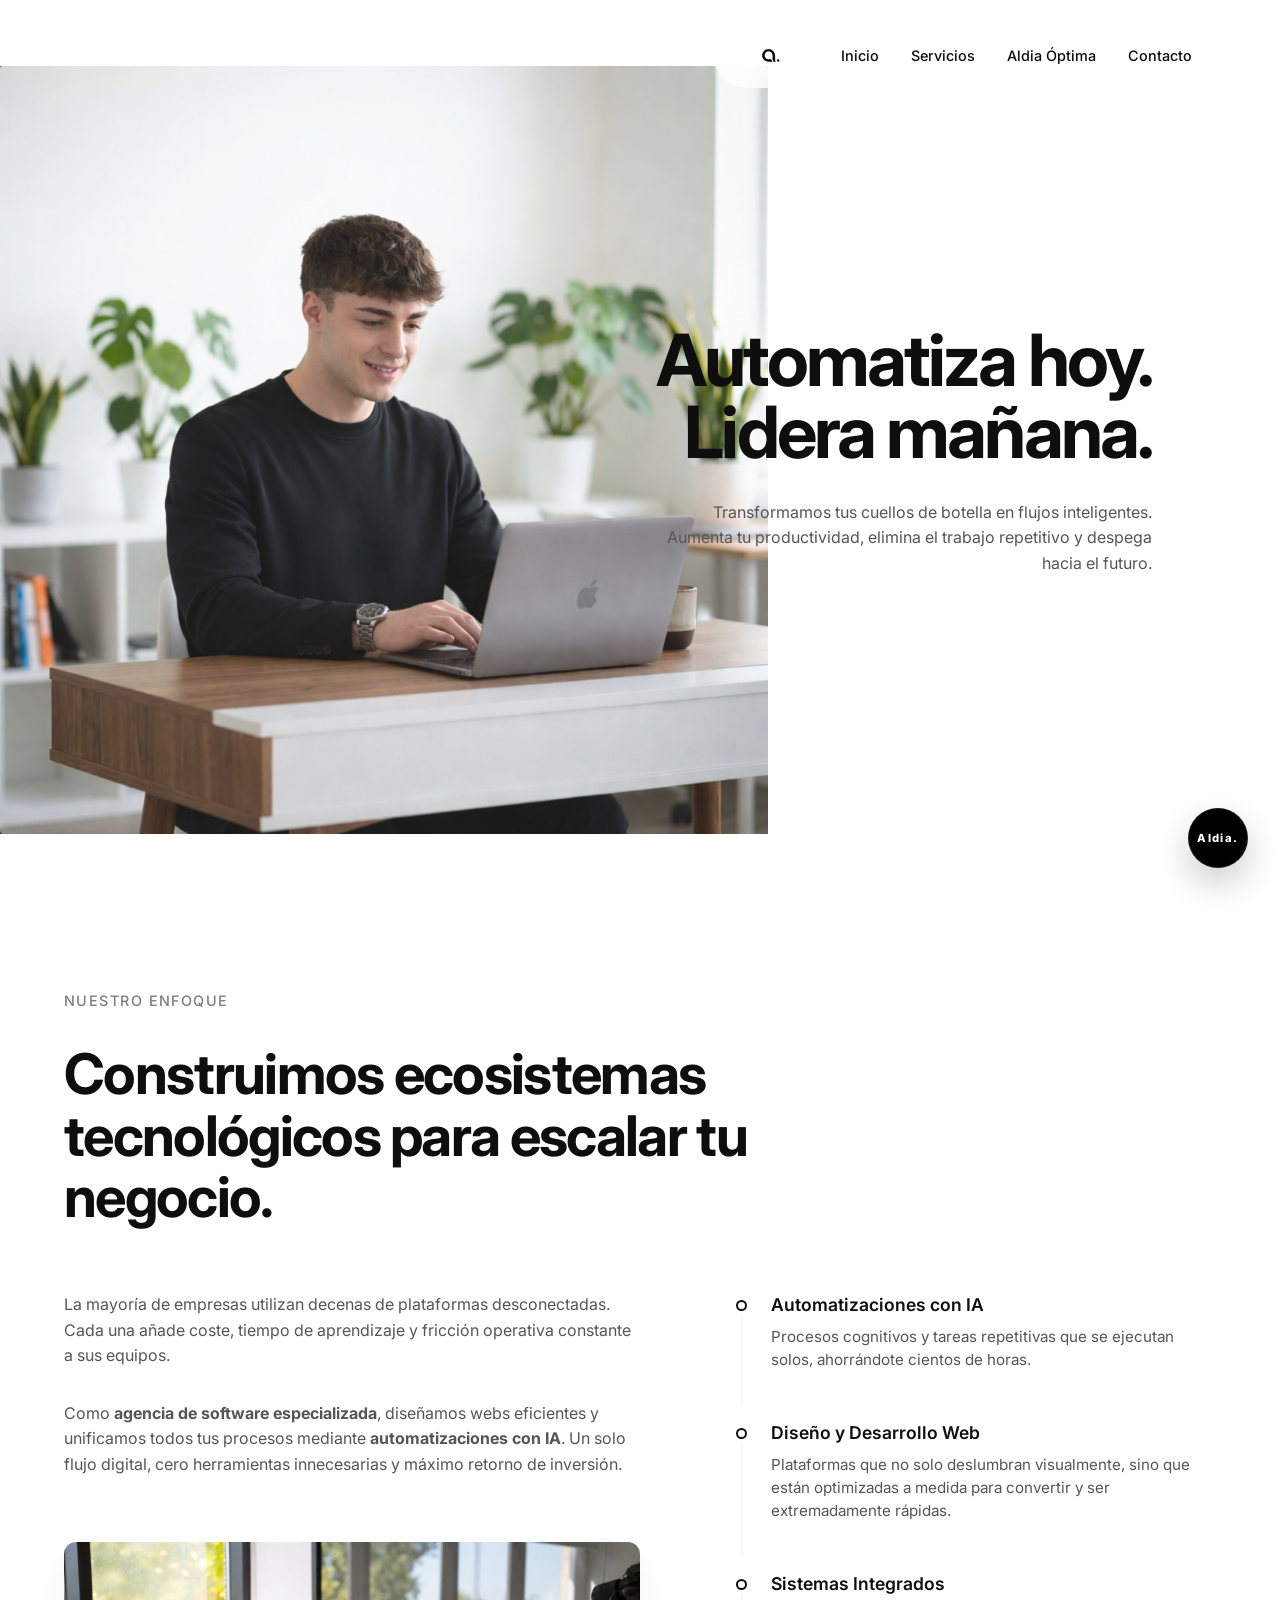
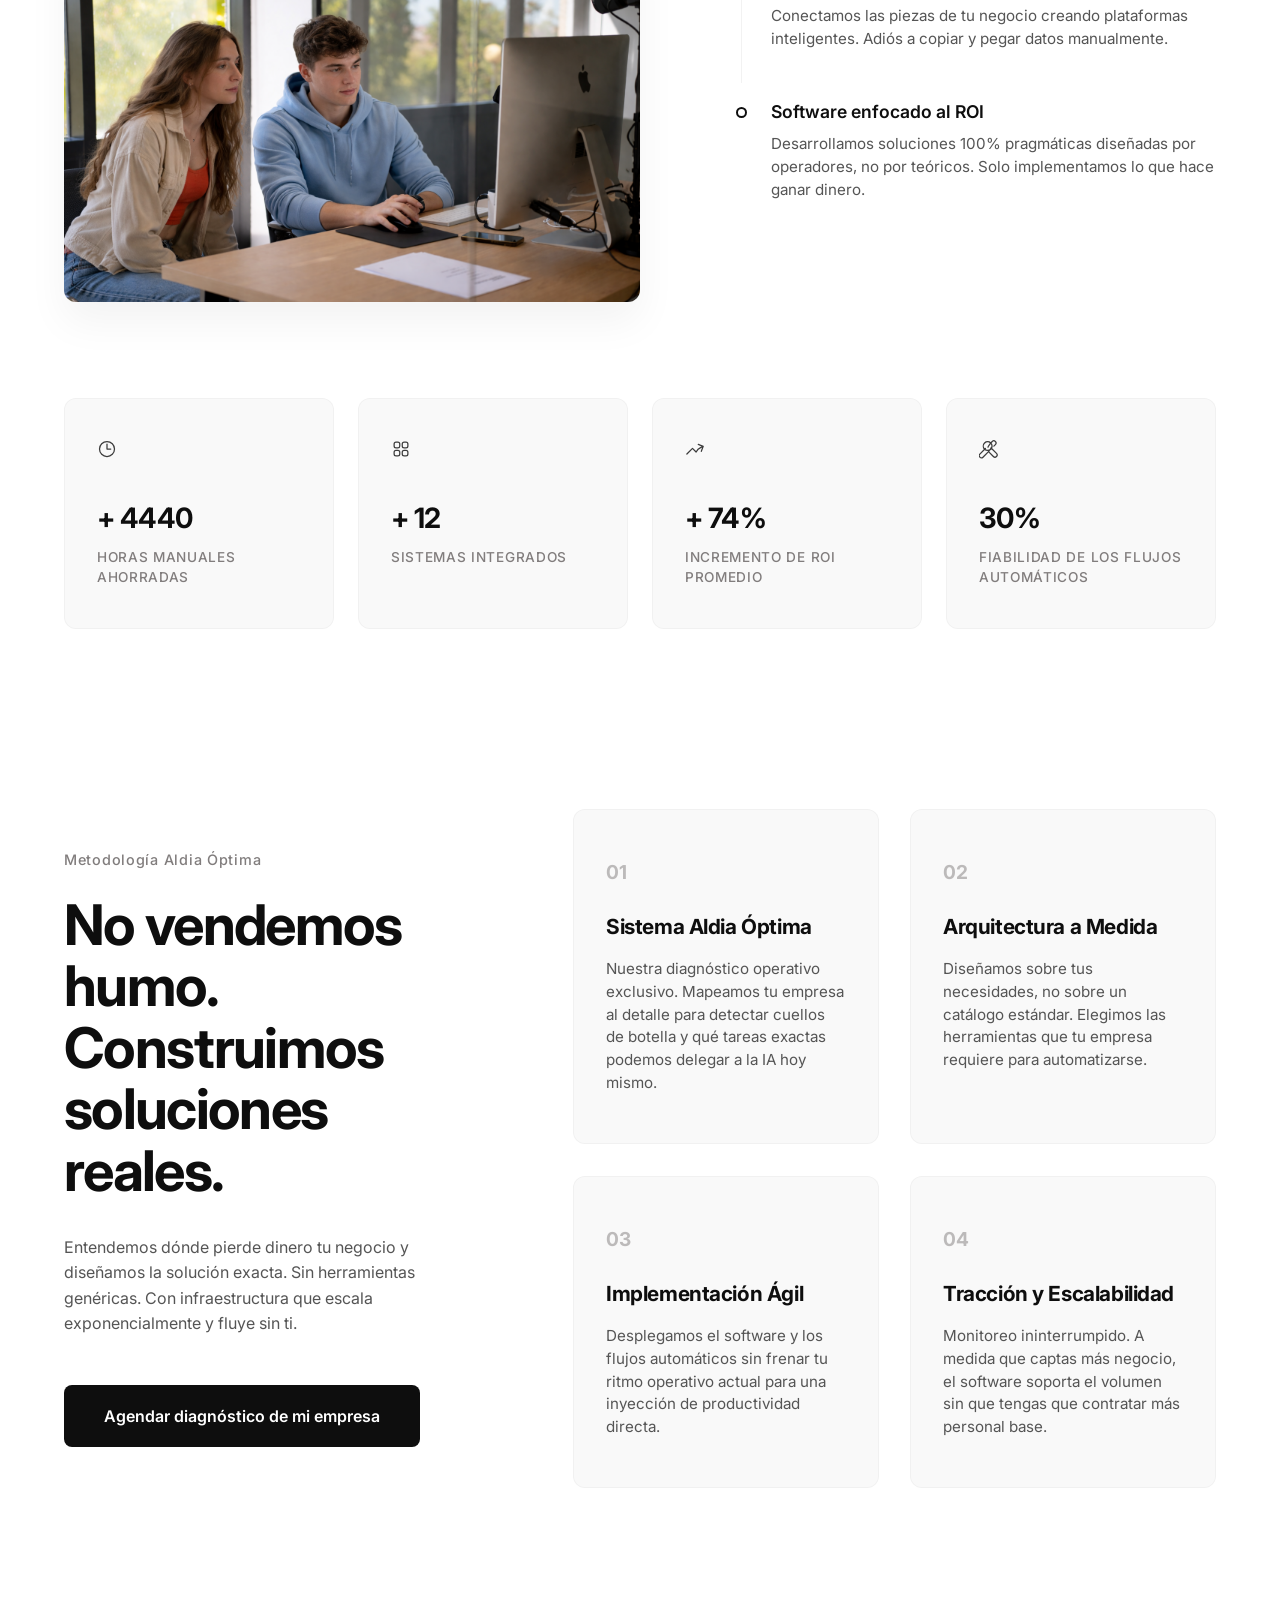
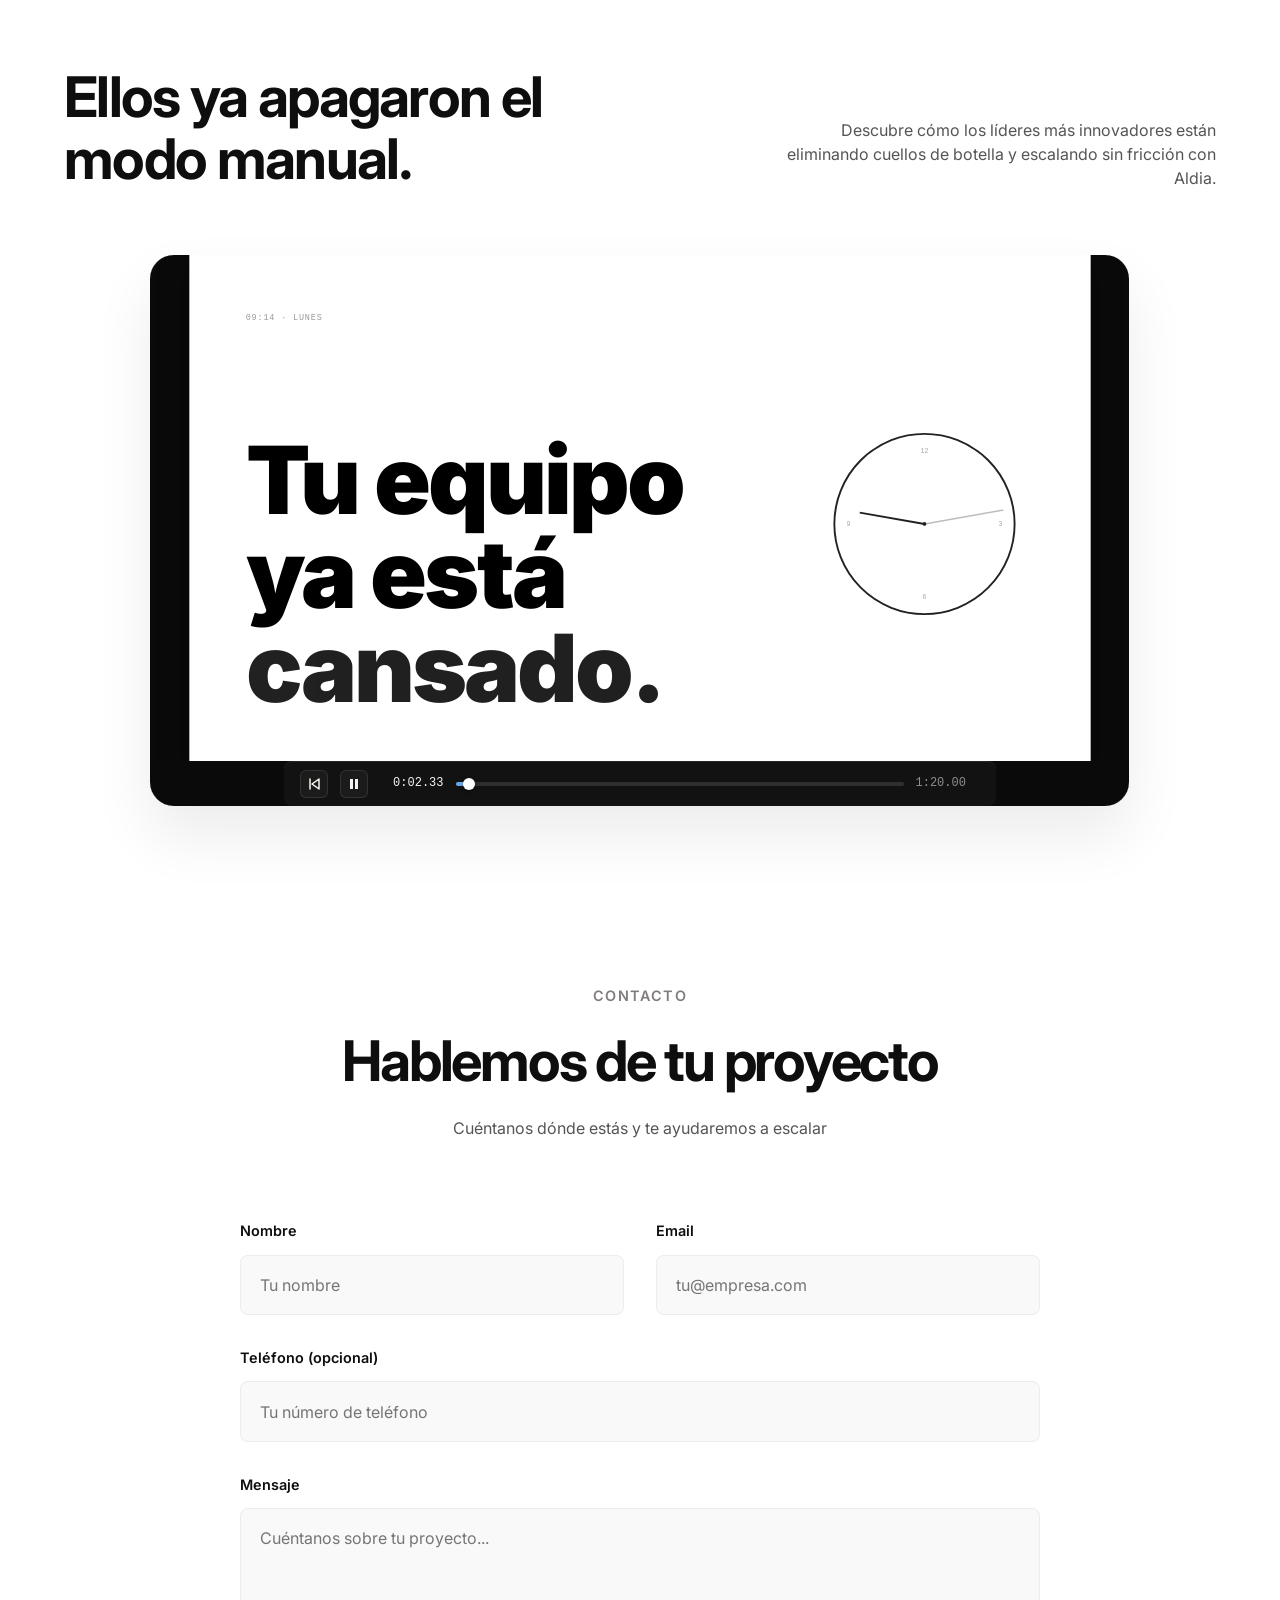
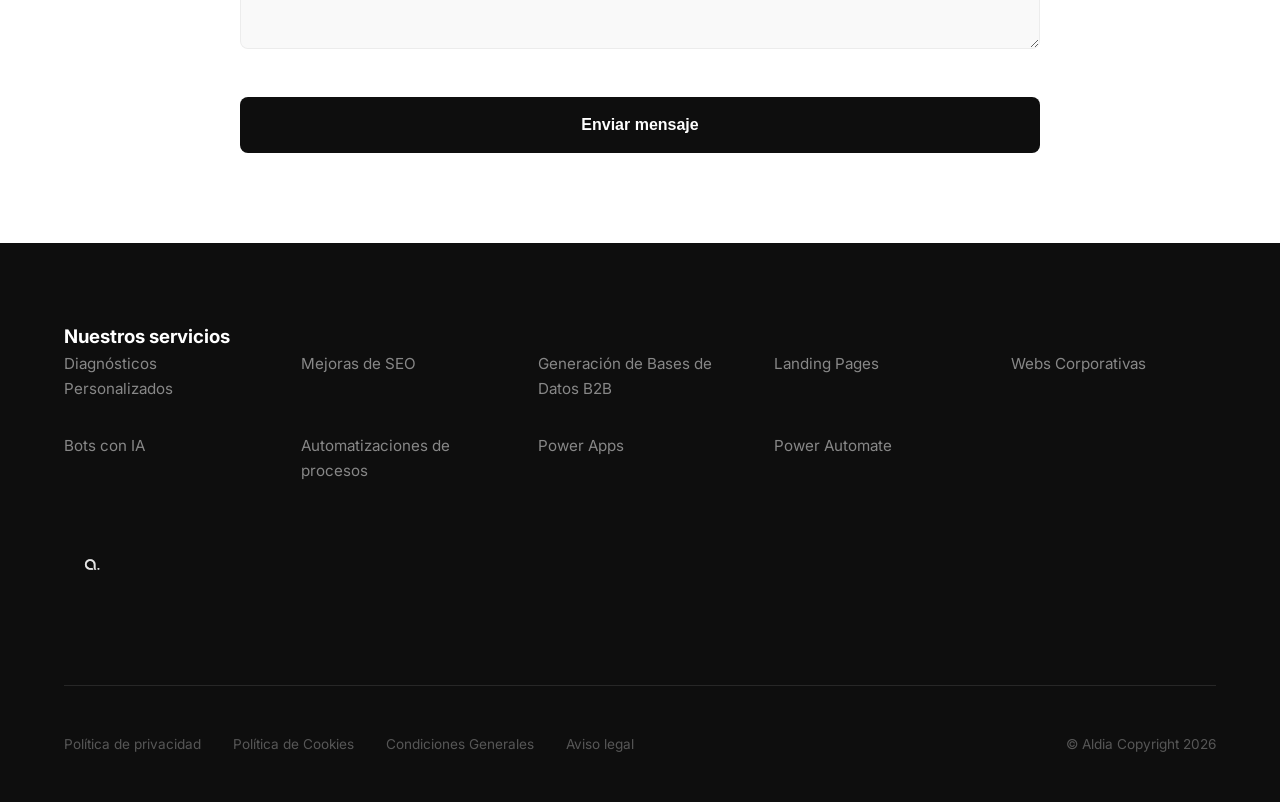
==== commit 1269c716: "dfsd" ====
--- a/Documents/Freelance/Aldia/index.html
+++ b/Documents/Freelance/Aldia/index.html
@@ -272,49 +272,8 @@
         escalando sin fricción con Aldia.</p>
     </div>
 
-    <div class="video-placeholder-card reveal-up delay-1">
-      <!-- Badge "En construcción" -->
-      <div class="video-badge">
-        <span>Próximamente</span>
-        <div class="badge-dot"></div>
-        <p>Sección en construcción</p>
-      </div>
-
-      <!-- Placeholder text indicating missing video -->
-      <div class="video-placeholder-bg"></div>
-
-      <div class="video-content">
-        <div class="video-quote">
-          <div class="video-author">
-            <span class="author-name">Raul Crastoro</span>
-            <span class="author-role">Director de Operaciones</span>
-          </div>
-        </div>
-
-        <!-- Play Button Placeholder (Hidden during construction) -->
-        <!-- 
-          <div class="play-button">
-            <svg viewBox="0 0 24 24" fill="currentColor">
-              <path d="M8 5v14l11-7z" />
-            </svg>
-          </div>
-          -->
-
-        <div class="video-tabs">
-          <div class="video-tab active">
-            <span class="tab-name">Lucas Perez Valladar</span>
-            <span class="tab-role">Director de Operaciones</span>
-          </div>
-          <div class="video-tab">
-            <span class="tab-name">Rodrigo Roro</span>
-            <span class="tab-role">CEO InnovaTech</span>
-          </div>
-          <div class="video-tab">
-            <span class="tab-name">Perdi Hoffmann</span>
-            <span class="tab-role">Head of Growth</span>
-          </div>
-        </div>
-      </div>
+    <div class="video-placeholder-card reveal-up delay-1" style="padding: 0; width: 85%; max-width: 1000px; margin: 0 auto; box-shadow: 0 30px 60px rgba(0,0,0,0.08); background-color: #111; aspect-ratio: 16 / 9; overflow: hidden; position: relative;">
+      <iframe src="./assets/v1aldia.html" style="width: 100%; height: 100%; border: none;"></iframe>
     </div>
   </div>
 </section>
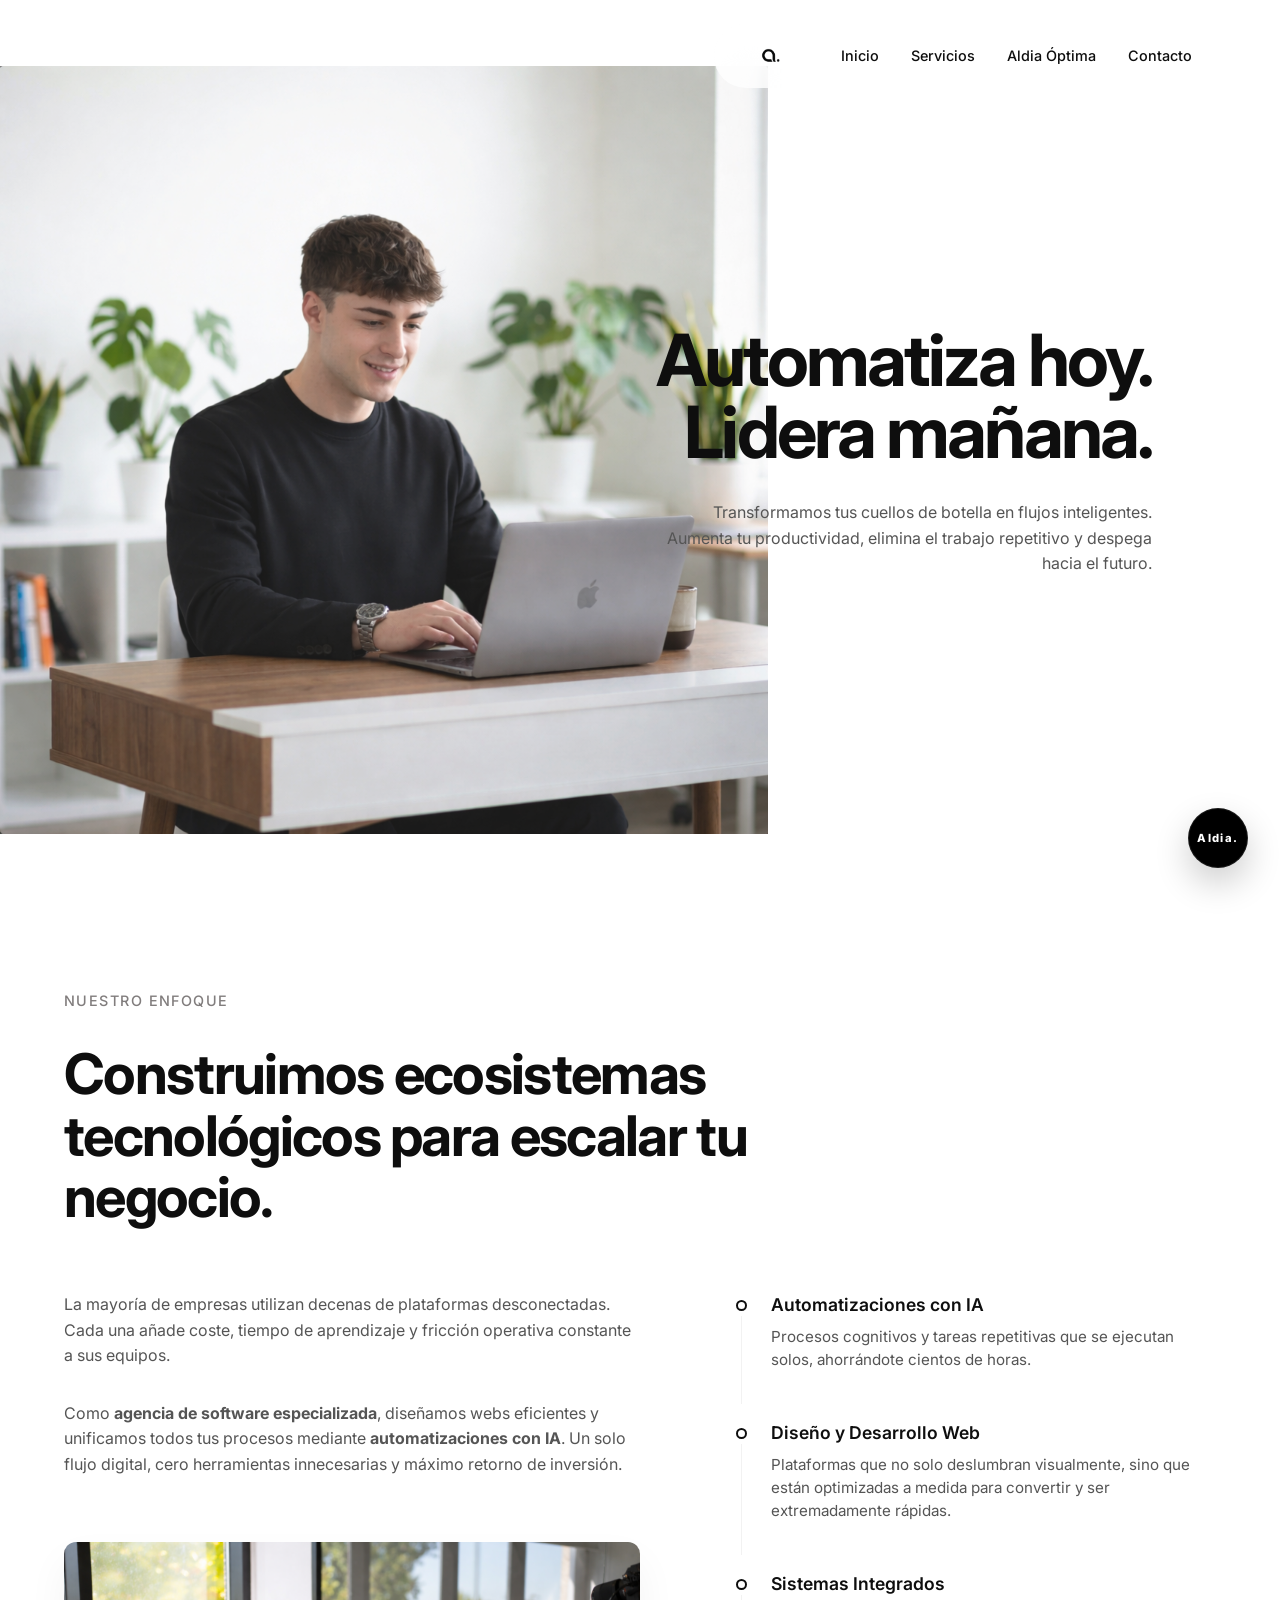
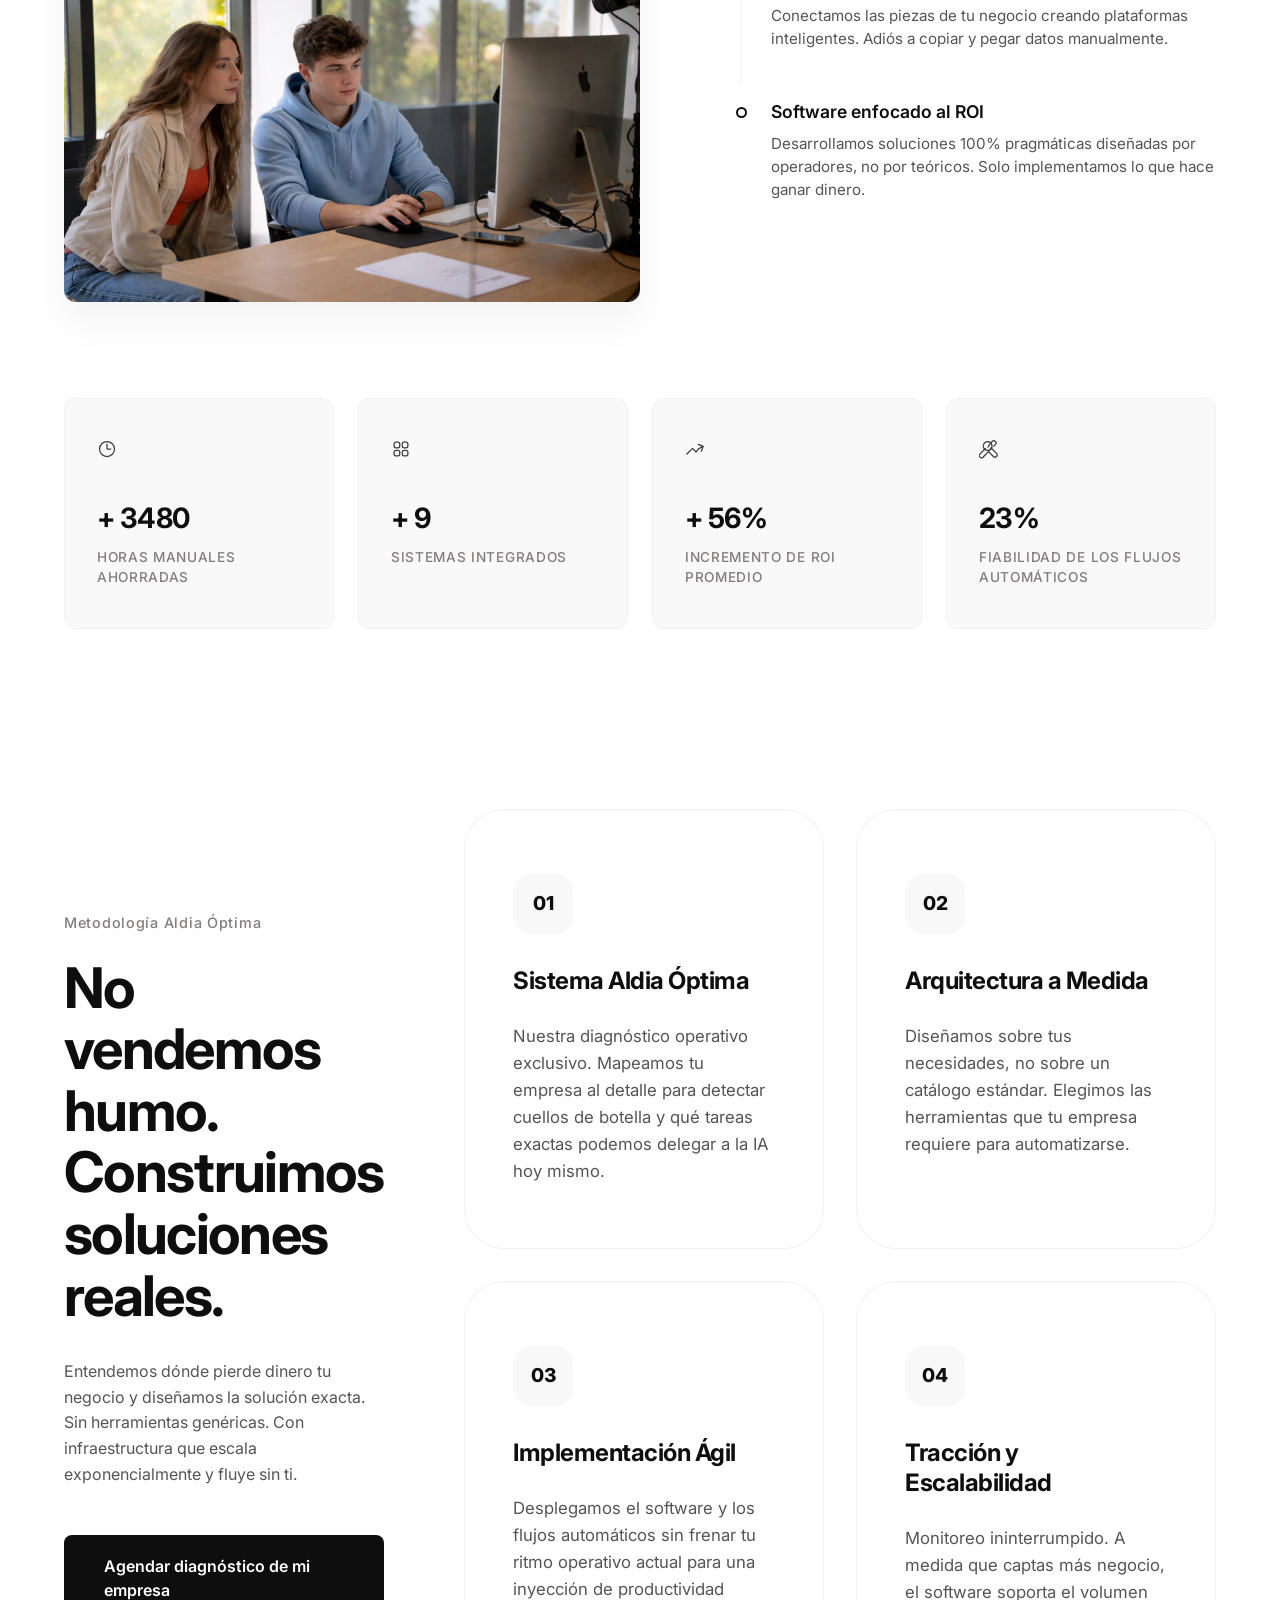
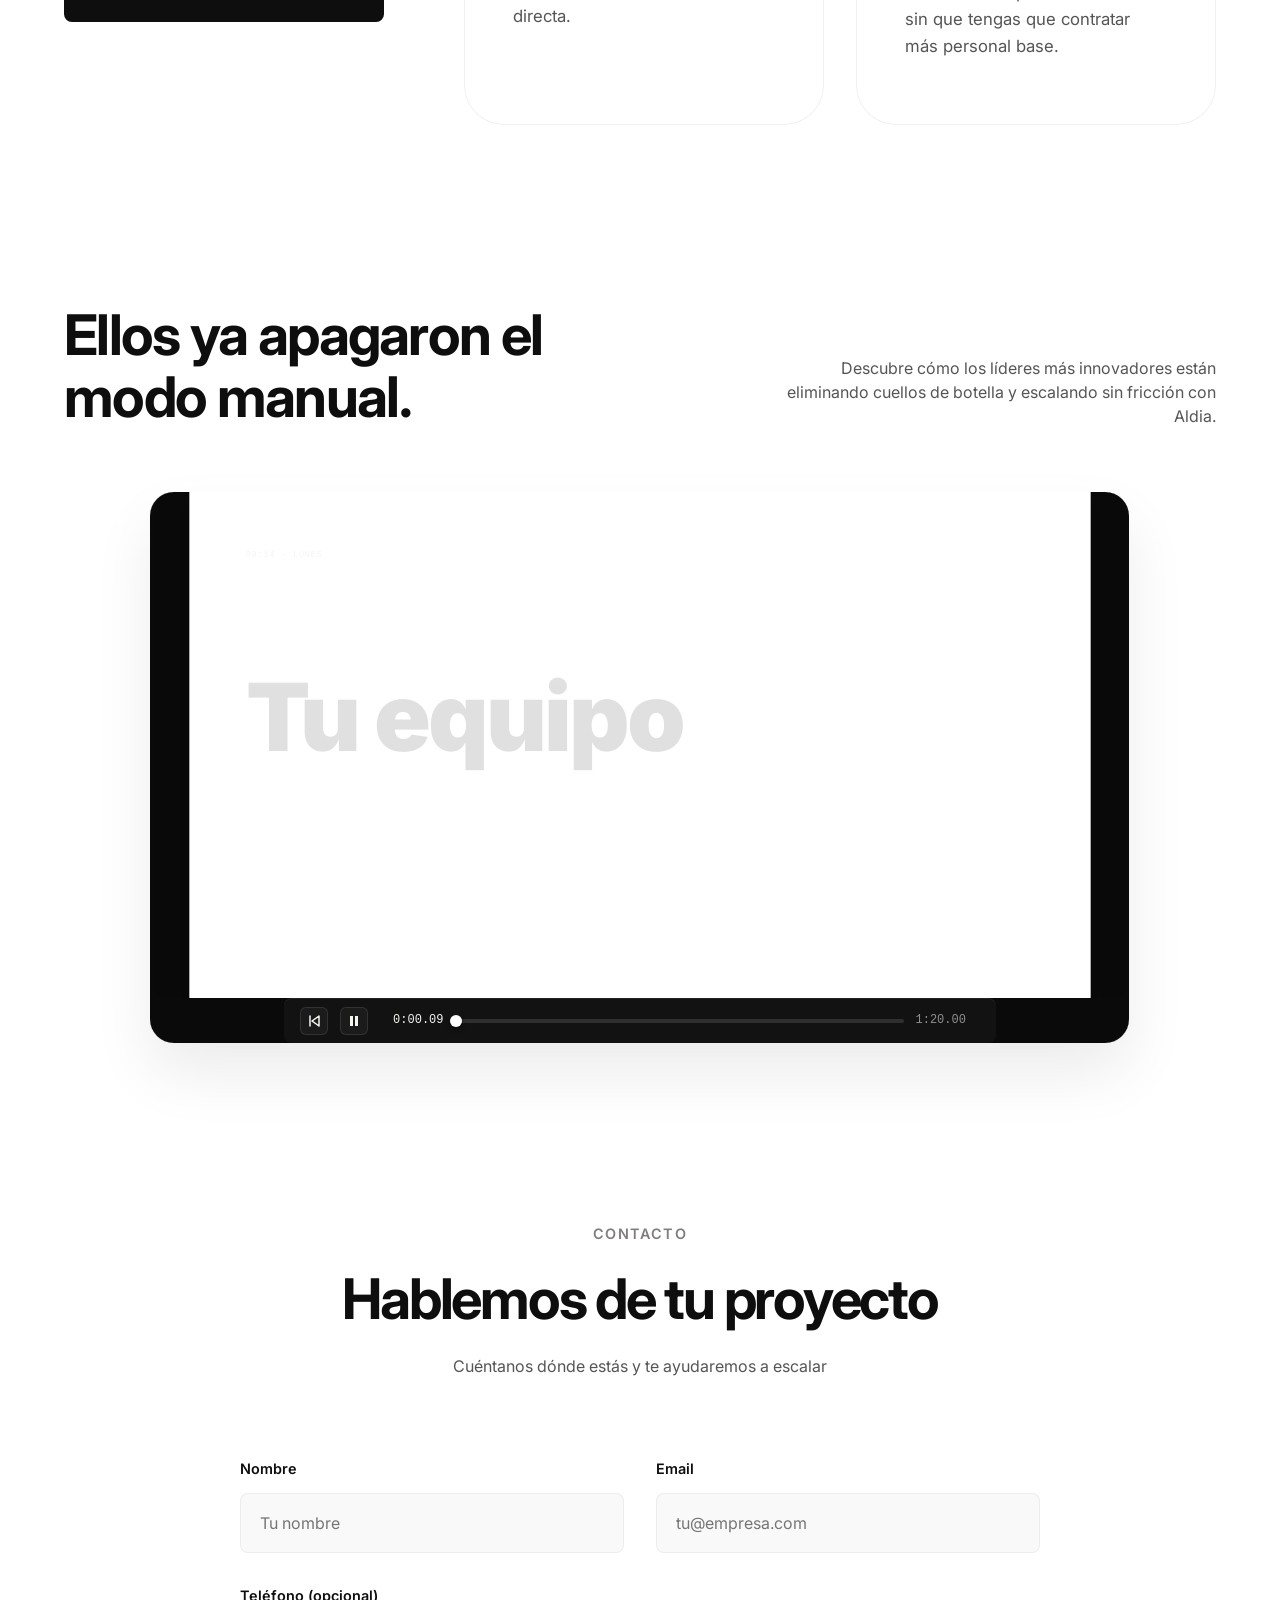
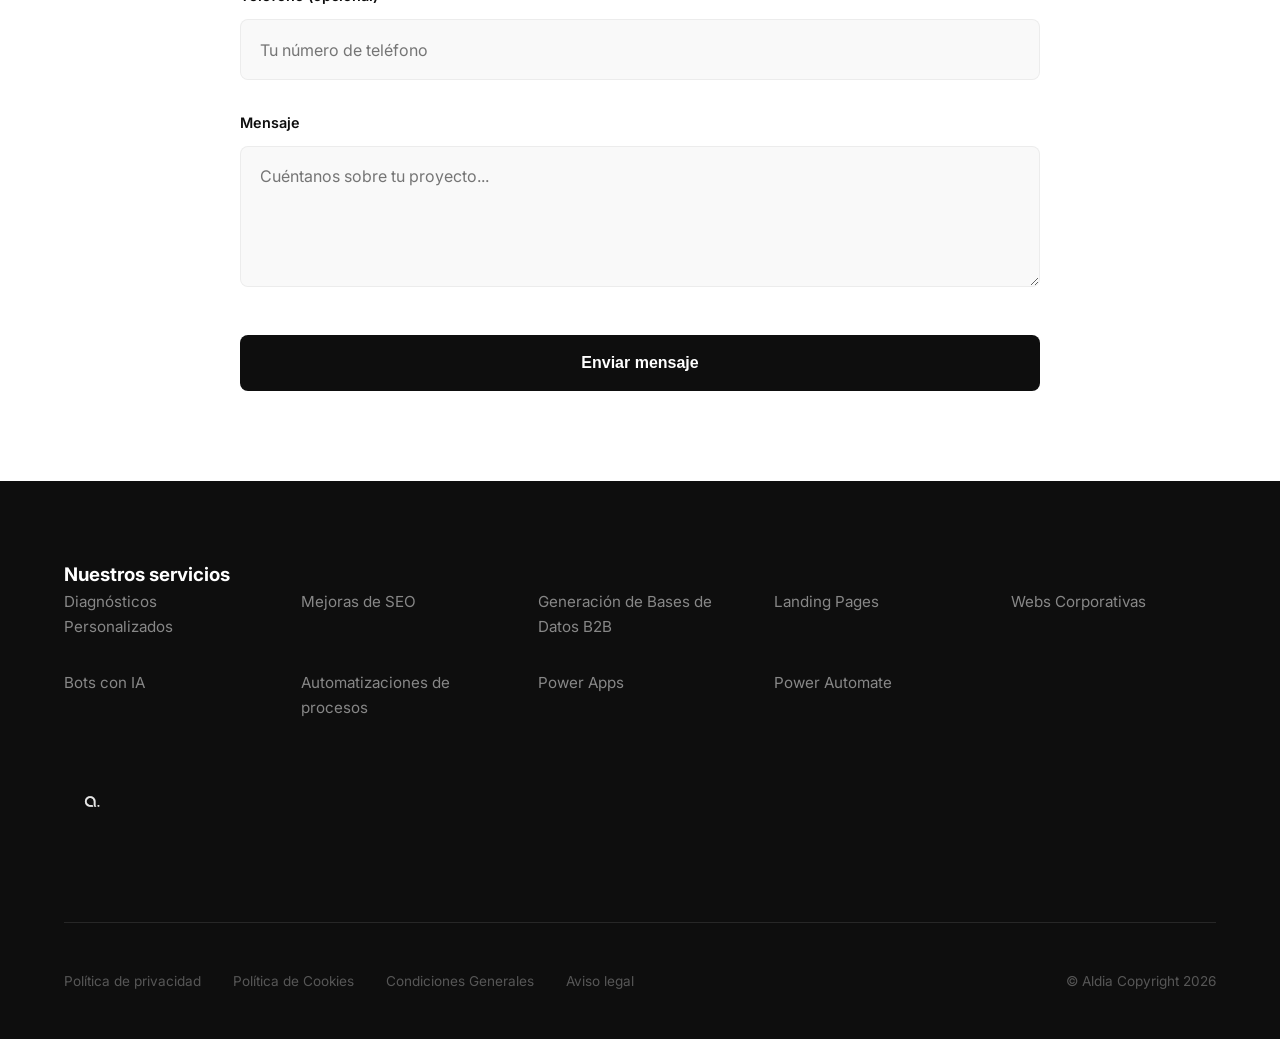
==== commit b614618e: "v3" ====
--- a/Documents/Freelance/Aldia/index.html
+++ b/Documents/Freelance/Aldia/index.html
@@ -26,198 +26,200 @@
 
 <body>
 
-<!-- Global Preloader -->
-<div class="aldia-preloader" id="aldiaPreloader">
-  <div class="preload-brand">
-    <span class="preload-text">aldia</span><div class="preload-dot"></div>
+  <!-- Global Preloader -->
+  <div class="aldia-preloader" id="aldiaPreloader">
+    <div class="preload-brand">
+      <span class="preload-text">aldia</span>
+      <div class="preload-dot"></div>
+    </div>
   </div>
-</div>
-
-<!-- ========== NAVBAR ========== -->
-<header class="navbar">
-  <nav class="nav-container">
-    <!-- Píldora de navegación (incluye el logo al principio) -->
-    <ul class="nav-links">
-      <li>
-        <a href="index.html" class="nav-logo-link">
-          <img src="./assets/logo.png" alt="Aldia Logo" class="nav-logo">
-        </a>
-      </li>
-      <li><a href="index.html">Inicio</a></li>
-      <li class="has-dropdown">
-        <a href="servicios.html">Servicios </a>
-        <div class="dropdown-menu">
-          <span class="dropdown-title">Nuestros Servicios</span>
-          <ul class="dropdown-list">
-            <li><a href="servicios.html#diagnostico" class="dropdown-item">Diagnóstico Personalizado </a></li>
-            <li><a href="servicios.html#automatizacion" class="dropdown-item">Automatización de Procesos </a></li>
-            <li><a href="servicios.html#bots" class="dropdown-item">Bots con IA </a></li>
-            <li><a href="servicios.html#corporativa" class="dropdown-item">Web Corporativa </a></li>
-            <li><a href="servicios.html#powerapps" class="dropdown-item">Microsoft Power Platform </a></li>
-          </ul>
-        </div>
-      </li>
-      <li><a href="aldiaooptima.html">Aldia Óptima</a></li>
-      <li><a href="#contact-section">Contacto</a></li>
-    </ul>
-  </nav>
-</header>
-
-<!-- ========== MOBILE NAV ========== -->
-<button class="mobile-toggle" id="menuToggle">
-  <svg viewBox="0 0 24 24" fill="none" stroke="currentColor" stroke-width="2" stroke-linecap="round" stroke-linejoin="round">
-    <line x1="3" y1="12" x2="21" y2="12"></line>
-    <line x1="3" y1="6" x2="21" y2="6"></line>
-    <line x1="3" y1="18" x2="21" y2="18"></line>
-  </svg>
-</button>
-
-<div class="mobile-overlay" id="mobileOverlay">
-  <div class="mobile-overlay-header">
-    <img src="./assets/logo.png" alt="Aldia Logo" class="mobile-logo">
-    <button class="close-mobile-menu" id="closeMenu">&times;</button>
+
+  <!-- ========== NAVBAR ========== -->
+  <header class="navbar">
+    <nav class="nav-container">
+      <!-- Píldora de navegación (incluye el logo al principio) -->
+      <ul class="nav-links">
+        <li>
+          <a href="index.html" class="nav-logo-link">
+            <img src="./assets/logo.png" alt="Aldia Logo" class="nav-logo">
+          </a>
+        </li>
+        <li><a href="index.html">Inicio</a></li>
+        <li class="has-dropdown">
+          <a href="servicios.html">Servicios </a>
+          <div class="dropdown-menu">
+            <span class="dropdown-title">Nuestros Servicios</span>
+            <ul class="dropdown-list">
+              <li><a href="servicios.html#diagnostico" class="dropdown-item">Diagnóstico Personalizado </a></li>
+              <li><a href="servicios.html#automatizacion" class="dropdown-item">Automatización de Procesos </a></li>
+              <li><a href="servicios.html#bots" class="dropdown-item">Bots con IA </a></li>
+              <li><a href="servicios.html#corporativa" class="dropdown-item">Web Corporativa </a></li>
+              <li><a href="servicios.html#powerapps" class="dropdown-item">Microsoft Power Platform </a></li>
+            </ul>
+          </div>
+        </li>
+        <li><a href="aldiaooptima.html">Aldia Óptima</a></li>
+        <li><a href="#contact-section">Contacto</a></li>
+      </ul>
+    </nav>
+  </header>
+
+  <!-- ========== MOBILE NAV ========== -->
+  <button class="mobile-toggle" id="menuToggle">
+    <svg viewBox="0 0 24 24" fill="none" stroke="currentColor" stroke-width="2" stroke-linecap="round"
+      stroke-linejoin="round">
+      <line x1="3" y1="12" x2="21" y2="12"></line>
+      <line x1="3" y1="6" x2="21" y2="6"></line>
+      <line x1="3" y1="18" x2="21" y2="18"></line>
+    </svg>
+  </button>
+
+  <div class="mobile-overlay" id="mobileOverlay">
+    <div class="mobile-overlay-header">
+      <img src="./assets/logo.png" alt="Aldia Logo" class="mobile-logo">
+      <button class="close-mobile-menu" id="closeMenu">&times;</button>
+    </div>
+    <nav>
+      <ul class="mobile-nav-links">
+        <li><a href="index.html" class="active">Inicio</a></li>
+        <li><a href="servicios.html">Servicios</a></li>
+        <li><a href="aldiaooptima.html">Aldia Óptima</a></li>
+        <li><a href="index.html#contact-section">Contacto</a></li>
+      </ul>
+    </nav>
   </div>
-  <nav>
-    <ul class="mobile-nav-links">
-      <li><a href="index.html" class="active">Inicio</a></li>
-      <li><a href="servicios.html">Servicios</a></li>
-      <li><a href="aldiaooptima.html">Aldia Óptima</a></li>
-      <li><a href="index.html#contact-section">Contacto</a></li>
-    </ul>
-  </nav>
-</div>
-
-<script>
-  const menuToggle = document.getElementById('menuToggle');
-  const mobileOverlay = document.getElementById('mobileOverlay');
-  const closeMenu = document.getElementById('closeMenu');
-
-  menuToggle.addEventListener('click', () => {
-    mobileOverlay.classList.add('active');
-    document.body.style.overflow = 'hidden';
-  });
-
-  closeMenu.addEventListener('click', () => {
-    mobileOverlay.classList.remove('active');
-    document.body.style.overflow = '';
-  });
-
-  document.querySelectorAll('.mobile-nav-links a').forEach(link => {
-    link.addEventListener('click', () => {
+
+  <script>
+    const menuToggle = document.getElementById('menuToggle');
+    const mobileOverlay = document.getElementById('mobileOverlay');
+    const closeMenu = document.getElementById('closeMenu');
+
+    menuToggle.addEventListener('click', () => {
+      mobileOverlay.classList.add('active');
+      document.body.style.overflow = 'hidden';
+    });
+
+    closeMenu.addEventListener('click', () => {
       mobileOverlay.classList.remove('active');
       document.body.style.overflow = '';
     });
-  });
-</script>
-
-<!-- ========== HERO SECTION ========== -->
-<section class="hero">
-  <img src="./assets/imagensudaderamillan.png" alt="Aldia Automatización" class="hero-image" fetchpriority="high">
-  <div class="hero-content">
-    <h1>Automatiza hoy. Lidera mañana.</h1>
-    <p>Transformamos tus cuellos de botella en flujos inteligentes. Aumenta tu productividad, elimina el trabajo
-      repetitivo y despega hacia el futuro.</p>
-  </div>
-</section>
-
-<!-- ========== ABOUT SECTION (Segunda vista) ========== -->
-<section class="about-section">
-  <div class="about-container">
-    <span class="about-tag reveal-up">Nuestro enfoque</span>
-    <h2 class="about-title reveal-up">Construimos ecosistemas tecnológicos para <span class="highlight">escalar tu
-        negocio</span>.</h2>
-
-    <div class="about-grid">
-      <div class="about-text reveal-up">
-        <p>La mayoría de empresas utilizan decenas de plataformas desconectadas. Cada una añade coste, tiempo de
-          aprendizaje y fricción operativa constante a sus equipos.</p>
-        <p>Como <strong>agencia de software especializada</strong>, diseñamos webs eficientes y unificamos todos tus
-          procesos mediante <strong>automatizaciones con IA</strong>. Un solo flujo digital, cero herramientas
-          innecesarias y máximo retorno de inversión.</p>
-        <img src="./assets/fotorandoms.png" alt="Aldia Team" class="about-image">
-      </div>
-
-      <div class="about-features">
-        <div class="feature-item reveal-up delay-1">
-          <span class="feature-dot"></span>
-          <div>
-            <h3>Automatizaciones con IA</h3>
-            <p>Procesos cognitivos y tareas repetitivas que se ejecutan solos, ahorrándote cientos de horas.</p>
-          </div>
-        </div>
-        <div class="feature-item reveal-up delay-2">
-          <span class="feature-dot"></span>
-          <div>
-            <h3>Diseño y Desarrollo Web</h3>
-            <p>Plataformas que no solo deslumbran visualmente, sino que están optimizadas a medida para convertir y
-              ser extremadamente rápidas.</p>
-          </div>
-        </div>
-        <div class="feature-item reveal-up delay-3">
-          <span class="feature-dot"></span>
-          <div>
-            <h3>Sistemas Integrados</h3>
-            <p>Conectamos las piezas de tu negocio creando plataformas inteligentes. Adiós a copiar y pegar datos
-              manualmente.</p>
-          </div>
-        </div>
-        <div class="feature-item reveal-up delay-4">
-          <span class="feature-dot"></span>
-          <div>
-            <h3>Software enfocado al ROI</h3>
-            <p>Desarrollamos soluciones 100% pragmáticas diseñadas por operadores, no por teóricos. Solo implementamos
-              lo que hace ganar dinero.</p>
-          </div>
-        </div>
-      </div>
-    </div>
-  </div>
-</section>
-
-<!-- ========== METRICS SECTION ========== -->
-<section class="metrics-section">
-  <div class="metrics-container">
-
-    <div class="metric-card reveal-up delay-1">
-      <svg fill="none" stroke="currentColor" stroke-width="1.5" viewBox="0 0 24 24" width="24" height="24">
-        <path stroke-linecap="round" stroke-linejoin="round" d="M12 6v6h4.5m4.5 0a9 9 0 11-18 0 9 9 0 0118 0z"></path>
-      </svg>
-      <h3>+ <span class="counter-up" data-target="15000">0</span></h3>
-      <p>Horas manuales ahorradas</p>
-    </div>
-
-    <div class="metric-card reveal-up delay-2">
-      <svg fill="none" stroke="currentColor" stroke-width="1.5" viewBox="0 0 24 24" width="24" height="24">
-        <path stroke-linecap="round" stroke-linejoin="round"
-          d="M3.75 6A2.25 2.25 0 016 3.75h2.25A2.25 2.25 0 0110.5 6v2.25a2.25 2.25 0 01-2.25 2.25H6a2.25 2.25 0 01-2.25-2.25V6zM3.75 15.75A2.25 2.25 0 016 13.5h2.25a2.25 2.25 0 012.25 2.25V18a2.25 2.25 0 01-2.25 2.25H6A2.25 2.25 0 013.75 18v-2.25zM13.5 6a2.25 2.25 0 012.25-2.25H18A2.25 2.25 0 0120.25 6v2.25A2.25 2.25 0 0118 10.5h-2.25a2.25 2.25 0 01-2.25-2.25V6zM13.5 15.75a2.25 2.25 0 012.25-2.25H18a2.25 2.25 0 012.25 2.25V18A2.25 2.25 0 0118 20.25h-2.25A2.25 2.25 0 0113.5 18v-2.25z">
-        </path>
-      </svg>
-      <h3>+ <span class="counter-up" data-target="40">0</span></h3>
-      <p>Sistemas integrados</p>
-    </div>
-
-    <div class="metric-card reveal-up delay-3">
-      <svg fill="none" stroke="currentColor" stroke-width="1.5" viewBox="0 0 24 24" width="24" height="24">
-        <path stroke-linecap="round" stroke-linejoin="round"
-          d="M2.25 18L9 11.25l4.306 4.307a11.95 11.95 0 015.814-5.519l2.74-1.22m0 0l-5.94-2.28m5.94 2.28l-2.28 5.941">
-        </path>
-      </svg>
-      <h3>+ <span class="counter-up" data-target="250">0</span>%</h3>
-      <p>Incremento de ROI promedio</p>
-    </div>
-
-    <div class="metric-card reveal-up delay-4">
-      <svg fill="none" stroke="currentColor" stroke-width="1.5" viewBox="0 0 24 24" width="24" height="24">
-        <path stroke-linecap="round" stroke-linejoin="round"
-          d="M11.42 15.17L17.25 21A2.652 2.652 0 0021 17.25l-5.877-5.877M11.42 15.17l2.492-3.396c.339-.462.612-1.059.813-1.688m-3.305 5.084l-6.658 6.658a2.652 2.652 0 01-3.75-3.75l6.658-6.658m10.155-2.886l1.832-1.832a2.652 2.652 0 00-3.75-3.75l-1.832 1.832m0 0l-2.492 3.396c-.339.462-.612 1.059-.813 1.688m3.305-5.084a5.25 5.25 0 11-7.424 7.424 5.25 5.25 0 017.424-7.424z">
-        </path>
-      </svg>
-      <h3><span class="counter-up" data-target="100">0</span>%</h3>
-      <p>Fiabilidad de los flujos automáticos</p>
-    </div>
-
-  </div>
-</section>
+
+    document.querySelectorAll('.mobile-nav-links a').forEach(link => {
+      link.addEventListener('click', () => {
+        mobileOverlay.classList.remove('active');
+        document.body.style.overflow = '';
+      });
+    });
+  </script>
+
+  <!-- ========== HERO SECTION ========== -->
+  <section class="hero">
+    <img src="./assets/imagensudaderamillan.png" alt="Aldia Automatización" class="hero-image" fetchpriority="high">
+    <div class="hero-content">
+      <h1>Automatiza hoy. Lidera mañana.</h1>
+      <p>Transformamos tus cuellos de botella en flujos inteligentes. Aumenta tu productividad, elimina el trabajo
+        repetitivo y despega hacia el futuro.</p>
+    </div>
+  </section>
+
+  <!-- ========== ABOUT SECTION (Segunda vista) ========== -->
+  <section class="about-section">
+    <div class="about-container">
+      <span class="about-tag reveal-up">Nuestro enfoque</span>
+      <h2 class="about-title reveal-up">Construimos ecosistemas tecnológicos para <span class="highlight">escalar tu
+          negocio</span>.</h2>
+
+      <div class="about-grid">
+        <div class="about-text reveal-up">
+          <p>La mayoría de empresas utilizan decenas de plataformas desconectadas. Cada una añade coste, tiempo de
+            aprendizaje y fricción operativa constante a sus equipos.</p>
+          <p>Como <strong>agencia de software especializada</strong>, diseñamos webs eficientes y unificamos todos tus
+            procesos mediante <strong>automatizaciones con IA</strong>. Un solo flujo digital, cero herramientas
+            innecesarias y máximo retorno de inversión.</p>
+          <img src="./assets/fotorandoms.png" alt="Aldia Team" class="about-image">
+        </div>
+
+        <div class="about-features">
+          <div class="feature-item reveal-up delay-1">
+            <span class="feature-dot"></span>
+            <div>
+              <h3>Automatizaciones con IA</h3>
+              <p>Procesos cognitivos y tareas repetitivas que se ejecutan solos, ahorrándote cientos de horas.</p>
+            </div>
+          </div>
+          <div class="feature-item reveal-up delay-2">
+            <span class="feature-dot"></span>
+            <div>
+              <h3>Diseño y Desarrollo Web</h3>
+              <p>Plataformas que no solo deslumbran visualmente, sino que están optimizadas a medida para convertir y
+                ser extremadamente rápidas.</p>
+            </div>
+          </div>
+          <div class="feature-item reveal-up delay-3">
+            <span class="feature-dot"></span>
+            <div>
+              <h3>Sistemas Integrados</h3>
+              <p>Conectamos las piezas de tu negocio creando plataformas inteligentes. Adiós a copiar y pegar datos
+                manualmente.</p>
+            </div>
+          </div>
+          <div class="feature-item reveal-up delay-4">
+            <span class="feature-dot"></span>
+            <div>
+              <h3>Software enfocado al ROI</h3>
+              <p>Desarrollamos soluciones 100% pragmáticas diseñadas por operadores, no por teóricos. Solo implementamos
+                lo que hace ganar dinero.</p>
+            </div>
+          </div>
+        </div>
+      </div>
+    </div>
+  </section>
+
+  <!-- ========== METRICS SECTION ========== -->
+  <section class="metrics-section">
+    <div class="metrics-container">
+
+      <div class="metric-card reveal-up delay-1">
+        <svg fill="none" stroke="currentColor" stroke-width="1.5" viewBox="0 0 24 24" width="24" height="24">
+          <path stroke-linecap="round" stroke-linejoin="round" d="M12 6v6h4.5m4.5 0a9 9 0 11-18 0 9 9 0 0118 0z"></path>
+        </svg>
+        <h3>+ <span class="counter-up" data-target="15000">0</span></h3>
+        <p>Horas manuales ahorradas</p>
+      </div>
+
+      <div class="metric-card reveal-up delay-2">
+        <svg fill="none" stroke="currentColor" stroke-width="1.5" viewBox="0 0 24 24" width="24" height="24">
+          <path stroke-linecap="round" stroke-linejoin="round"
+            d="M3.75 6A2.25 2.25 0 016 3.75h2.25A2.25 2.25 0 0110.5 6v2.25a2.25 2.25 0 01-2.25 2.25H6a2.25 2.25 0 01-2.25-2.25V6zM3.75 15.75A2.25 2.25 0 016 13.5h2.25a2.25 2.25 0 012.25 2.25V18a2.25 2.25 0 01-2.25 2.25H6A2.25 2.25 0 013.75 18v-2.25zM13.5 6a2.25 2.25 0 012.25-2.25H18A2.25 2.25 0 0120.25 6v2.25A2.25 2.25 0 0118 10.5h-2.25a2.25 2.25 0 01-2.25-2.25V6zM13.5 15.75a2.25 2.25 0 012.25-2.25H18a2.25 2.25 0 012.25 2.25V18A2.25 2.25 0 0118 20.25h-2.25A2.25 2.25 0 0113.5 18v-2.25z">
+          </path>
+        </svg>
+        <h3>+ <span class="counter-up" data-target="40">0</span></h3>
+        <p>Sistemas integrados</p>
+      </div>
+
+      <div class="metric-card reveal-up delay-3">
+        <svg fill="none" stroke="currentColor" stroke-width="1.5" viewBox="0 0 24 24" width="24" height="24">
+          <path stroke-linecap="round" stroke-linejoin="round"
+            d="M2.25 18L9 11.25l4.306 4.307a11.95 11.95 0 015.814-5.519l2.74-1.22m0 0l-5.94-2.28m5.94 2.28l-2.28 5.941">
+          </path>
+        </svg>
+        <h3>+ <span class="counter-up" data-target="250">0</span>%</h3>
+        <p>Incremento de ROI promedio</p>
+      </div>
+
+      <div class="metric-card reveal-up delay-4">
+        <svg fill="none" stroke="currentColor" stroke-width="1.5" viewBox="0 0 24 24" width="24" height="24">
+          <path stroke-linecap="round" stroke-linejoin="round"
+            d="M11.42 15.17L17.25 21A2.652 2.652 0 0021 17.25l-5.877-5.877M11.42 15.17l2.492-3.396c.339-.462.612-1.059.813-1.688m-3.305 5.084l-6.658 6.658a2.652 2.652 0 01-3.75-3.75l6.658-6.658m10.155-2.886l1.832-1.832a2.652 2.652 0 00-3.75-3.75l-1.832 1.832m0 0l-2.492 3.396c-.339.462-.612 1.059-.813 1.688m3.305-5.084a5.25 5.25 0 11-7.424 7.424 5.25 5.25 0 017.424-7.424z">
+          </path>
+        </svg>
+        <h3><span class="counter-up" data-target="100">0</span>%</h3>
+        <p>Fiabilidad de los flujos automáticos</p>
+      </div>
+
+    </div>
+  </section>
 
   <!-- ========== PROCESS SECTION ========== -->
   <section class="process-section" id="process-section">
@@ -235,25 +237,33 @@
       <!-- Lado Derecho (Grid 2x2 de los Pasos) -->
       <div class="process-grid">
         <div class="process-card reveal-up delay-1">
-          <span class="process-num">01</span>
+          <div class="process-icon-container">
+            <span class="process-num">01</span>
+          </div>
           <h3>Sistema Aldia Óptima</h3>
           <p>Nuestra diagnóstico operativo exclusivo. Mapeamos tu empresa al detalle para detectar cuellos de botella y
             qué tareas exactas podemos delegar a la IA hoy mismo.</p>
         </div>
         <div class="process-card reveal-up delay-2">
-          <span class="process-num">02</span>
+          <div class="process-icon-container">
+            <span class="process-num">02</span>
+          </div>
           <h3>Arquitectura a Medida</h3>
           <p>Diseñamos sobre tus necesidades, no sobre un catálogo estándar. Elegimos las herramientas que tu empresa
             requiere para automatizarse.</p>
         </div>
         <div class="process-card reveal-up delay-3">
-          <span class="process-num">03</span>
+          <div class="process-icon-container">
+            <span class="process-num">03</span>
+          </div>
           <h3>Implementación Ágil</h3>
           <p>Desplegamos el software y los flujos automáticos sin frenar tu ritmo operativo actual para una inyección de
             productividad directa.</p>
         </div>
         <div class="process-card reveal-up delay-4">
-          <span class="process-num">04</span>
+          <div class="process-icon-container">
+            <span class="process-num">04</span>
+          </div>
           <h3>Tracción y Escalabilidad</h3>
           <p>Monitoreo ininterrumpido. A medida que captas más negocio, el software soporta el volumen sin que tengas
             que contratar más personal base.</p>
@@ -263,145 +273,171 @@
     </div>
   </section>
 
-<!-- ========== VIDEO / TESTIMONIES SECTION ========== -->
-<section class="video-section">
-  <div class="video-container">
-    <div class="video-header reveal-up">
-      <h2 class="video-title">Ellos ya apagaron el modo manual.</h2>
-      <p class="video-subtitle">Descubre cómo los líderes más innovadores están eliminando cuellos de botella y
-        escalando sin fricción con Aldia.</p>
-    </div>
-
-    <div class="video-placeholder-card reveal-up delay-1" style="padding: 0; width: 85%; max-width: 1000px; margin: 0 auto; box-shadow: 0 30px 60px rgba(0,0,0,0.08); background-color: #111; aspect-ratio: 16 / 9; overflow: hidden; position: relative;">
-      <iframe src="./assets/v1aldia.html" style="width: 100%; height: 100%; border: none;"></iframe>
-    </div>
-  </div>
-</section>
-
-<!-- ========== CONTACT SECTION ========== -->
-<section class="contact-section" id="contact-section">
-  <div class="contact-container reveal-up">
-    <div class="contact-header">
-      <span class="contact-tag">CONTACTO</span>
-      <h2 class="contact-title">Hablemos de tu proyecto</h2>
-      <p class="contact-subtitle">Cuéntanos dónde estás y te ayudaremos a escalar</p>
-    </div>
-
-    <form class="contact-form">
-      <div class="form-row">
+  <!-- ========== VIDEO / TESTIMONIES SECTION ========== -->
+  <section class="video-section">
+    <div class="video-container">
+      <div class="video-header reveal-up">
+        <h2 class="video-title">Ellos ya apagaron el modo manual.</h2>
+        <p class="video-subtitle">Descubre cómo los líderes más innovadores están eliminando cuellos de botella y
+          escalando sin fricción con Aldia.</p>
+      </div>
+
+      <div class="video-placeholder-card reveal-up delay-1"
+        style="padding: 0; width: 85%; max-width: 1000px; margin: 0 auto; box-shadow: 0 30px 60px rgba(0,0,0,0.08); background-color: #111; aspect-ratio: 16 / 9; overflow: hidden; position: relative;">
+        <iframe data-src="./assets/v1aldia.html" class="lazy-iframe" style="width: 100%; height: 100%; border: none;"></iframe>
+      </div>
+    </div>
+  </section>
+
+  <!-- ========== CONTACT SECTION ========== -->
+  <section class="contact-section" id="contact-section">
+    <div class="contact-container reveal-up">
+      <div class="contact-header">
+        <span class="contact-tag">CONTACTO</span>
+        <h2 class="contact-title">Hablemos de tu proyecto</h2>
+        <p class="contact-subtitle">Cuéntanos dónde estás y te ayudaremos a escalar</p>
+      </div>
+
+      <form class="contact-form">
+        <div class="form-row">
+          <div class="form-group">
+            <label for="nombre">Nombre</label>
+            <input type="text" id="nombre" placeholder="Tu nombre" required minlength="2">
+          </div>
+          <div class="form-group">
+            <label for="email">Email</label>
+            <input type="email" id="email" placeholder="tu@empresa.com" required>
+          </div>
+        </div>
         <div class="form-group">
-          <label for="nombre">Nombre</label>
-          <input type="text" id="nombre" placeholder="Tu nombre" required minlength="2">
+          <label for="telefono">Teléfono (opcional)</label>
+          <input type="tel" id="telefono" placeholder="Tu número de teléfono" pattern="[0-9+ ]{9,16}"
+            title="Por favor, introduce un número de teléfono válido (9-16 caracteres, números, espacios o +)">
         </div>
         <div class="form-group">
-          <label for="email">Email</label>
-          <input type="email" id="email" placeholder="tu@empresa.com" required>
-        </div>
-      </div>
-      <div class="form-group">
-        <label for="telefono">Teléfono (opcional)</label>
-        <input type="tel" id="telefono" placeholder="Tu número de teléfono" pattern="[0-9+ ]{9,16}"
-          title="Por favor, introduce un número de teléfono válido (9-16 caracteres, números, espacios o +)">
-      </div>
-      <div class="form-group">
-        <label for="mensaje">Mensaje</label>
-        <textarea id="mensaje" rows="5" placeholder="Cuéntanos sobre tu proyecto..." required minlength="10"></textarea>
-      </div>
-      <button type="submit" class="btn-submit">
-        Enviar mensaje
-      </button>
-    </form>
-  </div>
-</section>
-
-<script>
-  // Intersection Observer para las animaciones de scroll y contadores
-  document.addEventListener("DOMContentLoaded", function () {
-    const observer = new IntersectionObserver((entries) => {
-      entries.forEach(entry => {
-        if (entry.isIntersecting) {
-          entry.target.classList.add('active');
-
-          // Animación de contador numérico
-          const counters = entry.target.querySelectorAll('.counter-up');
-          counters.forEach(counter => {
-            const target = +counter.getAttribute('data-target');
-            const duration = 2000;
-            const increment = target / (duration / 16);
-            let current = 0;
-
-            const updateCounter = () => {
-              current += increment;
-              if (current < target) {
-                counter.innerText = Math.ceil(current).toLocaleString('es-ES');
-                requestAnimationFrame(updateCounter);
-              } else {
-                counter.innerText = target.toLocaleString('es-ES');
-              }
-            };
-            setTimeout(updateCounter, 300);
-          });
-
-          observer.unobserve(entry.target);
-        }
+          <label for="mensaje">Mensaje</label>
+          <textarea id="mensaje" rows="5" placeholder="Cuéntanos sobre tu proyecto..." required
+            minlength="10"></textarea>
+        </div>
+        <button type="submit" class="btn-submit">
+          Enviar mensaje
+        </button>
+      </form>
+    </div>
+  </section>
+
+  <script>
+    // Intersection Observer para las animaciones de scroll y contadores
+    document.addEventListener("DOMContentLoaded", function () {
+      const observer = new IntersectionObserver((entries) => {
+        entries.forEach(entry => {
+          if (entry.isIntersecting) {
+            entry.target.classList.add('active');
+
+            // Animación de contador numérico
+            const counters = entry.target.querySelectorAll('.counter-up');
+            counters.forEach(counter => {
+              const target = +counter.getAttribute('data-target');
+              const duration = 2000;
+              const increment = target / (duration / 16);
+              let current = 0;
+
+              const updateCounter = () => {
+                current += increment;
+                if (current < target) {
+                  counter.innerText = Math.ceil(current).toLocaleString('es-ES');
+                  requestAnimationFrame(updateCounter);
+                } else {
+                  counter.innerText = target.toLocaleString('es-ES');
+                }
+              };
+              setTimeout(updateCounter, 300);
+            });
+
+            observer.unobserve(entry.target);
+          }
+        });
+      }, { rootMargin: "0px", threshold: 0.15 });
+
+      document.querySelectorAll('.reveal-up').forEach(el => observer.observe(el));
+
+      // Efecto Tilt Suave para Process Cards
+      const processCards = document.querySelectorAll('.process-card');
+      processCards.forEach(card => {
+        card.addEventListener('mousemove', (e) => {
+          const rect = card.getBoundingClientRect();
+          const x = e.clientX - rect.left;
+          const y = e.clientY - rect.top;
+          
+          const centerX = rect.width / 2;
+          const centerY = rect.height / 2;
+          
+          const rotateX = (y - centerY) / 8;
+          const rotateY = (centerX - x) / 8;
+          
+          card.style.transition = 'none';
+          card.style.transform = `perspective(1000px) translateY(-20px) rotateX(${rotateX}deg) rotateY(${rotateY}deg)`;
+        });
+        
+        card.addEventListener('mouseleave', () => {
+          card.style.transition = 'transform 0.6s cubic-bezier(0.23, 1, 0.32, 1)';
+          card.style.transform = `perspective(1000px) translateY(0) rotateX(0) rotateY(0)`;
+        });
       });
-    }, { rootMargin: "0px", threshold: 0.15 });
-
-    document.querySelectorAll('.reveal-up').forEach(el => observer.observe(el));
-  });
-</script>
-<footer class="main-footer">
-  <div class="footer-container">
-    <div class="footer-top">
-      <div class="footer-column">
-        <h3>Nuestros servicios</h3>
-        <ul>
-          <li><a href="#">Diagnósticos Personalizados</a></li>
-          <li><a href="#">Mejoras de SEO</a></li>
-          <li><a href="#">Generación de Bases de Datos B2B</a></li>
-          <li><a href="#">Landing Pages</a></li>
-          <li><a href="#">Webs Corporativas</a></li>
-          <li><a href="#">Bots con IA</a></li>
-          <li><a href="#">Automatizaciones de procesos</a></li>
-          <li><a href="#">Power Apps</a></li>
-          <li><a href="#">Power Automate</a></li>
-        </ul>
-      </div>
-    </div>
-
-    <div class="footer-middle">
-      <div class="footer-logo">
-        <img src="./assets/logo.png" alt="Aldia Logo">
-      </div>
-      <div class="footer-social">
-        <a href="#" aria-label="YouTube">
-          <svg viewBox="0 0 24 24">
-            <path
-              d="M23.498 6.186a3.016 3.016 0 0 0-2.122-2.136C19.505 3.545 12 3.545 12 3.545s-7.505 0-9.377.505A3.017 3.017 0 0 0 .502 6.186C0 8.07 0 12 0 12s0 3.93.502 5.814a3.016 3.016 0 0 0 2.122 2.136c1.871.505 9.376.505 9.376.505s7.505 0 9.377-.505a3.015 3.015 0 0 0 2.122-2.136C24 15.93 24 12 24 12s0-3.93-.502-5.814zM9.545 15.568V8.432L15.818 12l-6.273 3.568z" />
-          </svg>
-        </a>
-        <a href="#" aria-label="LinkedIn">
-          <svg viewBox="0 0 24 24">
-            <path
-              d="M19 0h-14c-2.761 0-5 2.239-5 5v14c0 2.761 2.239 5 5 5h14c2.762 0 5-2.239 5-5v-14c0-2.761-2.238-5-5-5zm-11 19h-3v-11h3v11zm-1.5-12.268c-.966 0-1.75-.79-1.75-1.764s.784-1.764 1.75-1.764 1.75.79 1.75 1.764-.783 1.764-1.75 1.764zm13.5 12.268h-3v-5.604c0-3.368-4-3.113-4 0v5.604h-3v-11h3v1.765c1.396-2.586 7-2.777 7 2.476v6.759z" />
-          </svg>
-        </a>
-      </div>
-    </div>
-
-    <div class="footer-bottom">
-      <div class="footer-legal">
-        <a href="#">Política de privacidad</a>
-        <a href="#">Política de Cookies</a>
-        <a href="#">Condiciones Generales</a>
-        <a href="#">Aviso legal</a>
-      </div>
-      <div class="footer-copyright">
-        © Aldia Copyright 2026
-      </div>
-    </div>
-  </div>
-</footer>
+    });
+  </script>
+  <footer class="main-footer">
+    <div class="footer-container">
+      <div class="footer-top">
+        <div class="footer-column">
+          <h3>Nuestros servicios</h3>
+          <ul>
+            <li><a href="#">Diagnósticos Personalizados</a></li>
+            <li><a href="#">Mejoras de SEO</a></li>
+            <li><a href="#">Generación de Bases de Datos B2B</a></li>
+            <li><a href="#">Landing Pages</a></li>
+            <li><a href="#">Webs Corporativas</a></li>
+            <li><a href="#">Bots con IA</a></li>
+            <li><a href="#">Automatizaciones de procesos</a></li>
+            <li><a href="#">Power Apps</a></li>
+            <li><a href="#">Power Automate</a></li>
+          </ul>
+        </div>
+      </div>
+
+      <div class="footer-middle">
+        <div class="footer-logo">
+          <img src="./assets/logo.png" alt="Aldia Logo">
+        </div>
+        <div class="footer-social">
+          <a href="#" aria-label="YouTube">
+            <svg viewBox="0 0 24 24">
+              <path
+                d="M23.498 6.186a3.016 3.016 0 0 0-2.122-2.136C19.505 3.545 12 3.545 12 3.545s-7.505 0-9.377.505A3.017 3.017 0 0 0 .502 6.186C0 8.07 0 12 0 12s0 3.93.502 5.814a3.016 3.016 0 0 0 2.122 2.136c1.871.505 9.376.505 9.376.505s7.505 0 9.377-.505a3.015 3.015 0 0 0 2.122-2.136C24 15.93 24 12 24 12s0-3.93-.502-5.814zM9.545 15.568V8.432L15.818 12l-6.273 3.568z" />
+            </svg>
+          </a>
+          <a href="#" aria-label="LinkedIn">
+            <svg viewBox="0 0 24 24">
+              <path
+                d="M19 0h-14c-2.761 0-5 2.239-5 5v14c0 2.761 2.239 5 5 5h14c2.762 0 5-2.239 5-5v-14c0-2.761-2.238-5-5-5zm-11 19h-3v-11h3v11zm-1.5-12.268c-.966 0-1.75-.79-1.75-1.764s.784-1.764 1.75-1.764 1.75.79 1.75 1.764-.783 1.764-1.75 1.764zm13.5 12.268h-3v-5.604c0-3.368-4-3.113-4 0v5.604h-3v-11h3v1.765c1.396-2.586 7-2.777 7 2.476v6.759z" />
+            </svg>
+          </a>
+        </div>
+      </div>
+
+      <div class="footer-bottom">
+        <div class="footer-legal">
+          <a href="#">Política de privacidad</a>
+          <a href="#">Política de Cookies</a>
+          <a href="#">Condiciones Generales</a>
+          <a href="#">Aviso legal</a>
+        </div>
+        <div class="footer-copyright">
+          © Aldia Copyright 2026
+        </div>
+      </div>
+    </div>
+  </footer>
   <!-- Aldia Global Components -->
   <link rel="stylesheet" href="./styles/chat.css">
   <script src="./scripts/chat.js"></script>
--- a/Documents/Freelance/Aldia/styles/style.css
+++ b/Documents/Freelance/Aldia/styles/style.css
@@ -1,6745 +1,6856 @@
-/* ================= VARIABLES & RESET ================= */
-section {
-  overflow-x: clip;
-}
-
-:root {
-  /* Colors - Refined Palette */
-  --bg-color: #F7F7F7;
-  --bg-white: #FFFFFF;
-  --text-dark: #0e0e0e;
-  --text-muted: #555555;
-  --text-light: #817d7d;
-  --accent: #000000;
-
-  /* Typography */
-  --font-main: 'Inter', -apple-system, BlinkMacSystemFont, 'Segoe UI', Roboto, sans-serif;
-
-  /* Fluid Typography - Scales between 320px and 1440px */
-  --font-h1: clamp(2.5rem, 6vw, 4.5rem);
-  --font-h2: clamp(2rem, 5vw, 3.5rem);
-  --font-h3: clamp(1.25rem, 3vw, 1.75rem);
-  --font-body: clamp(1rem, 1.2vw, 1.15rem);
-
-  /* Spacing */
-  --section-padding: clamp(4rem, 10vh, 10rem);
-  --container-max: 1200px;
-
-  /* Smoothness */
-  --transition: all 1s cubic-bezier(0.16, 1, 0.3, 1);
-  --radius-sm: 8px;
-  --radius-md: 12px;
-  --radius-lg: 24px;
-}
-
-* {
-  margin: 0;
-  padding: 0;
-  box-sizing: border-box;
-  -webkit-font-smoothing: antialiased;
-  -moz-osx-font-smoothing: grayscale;
-}
-
-body,
-html {
-  width: 100%;
-  overflow-x: hidden;
-  background-color: var(--bg-color);
-  font-family: var(--font-main);
-  color: var(--text-dark);
-  scroll-behavior: smooth;
-  line-height: 1.5;
-}
-
-/* Scrollbar Customization for Mac-like feel */
-::-webkit-scrollbar {
-  width: 8px;
-}
-
-::-webkit-scrollbar-track {
-  background: transparent;
-}
-
-::-webkit-scrollbar-thumb {
-  background: rgba(0, 0, 0, 0.1);
-  border-radius: 10px;
-}
-
-::-webkit-scrollbar-thumb:hover {
-  background: rgba(0, 0, 0, 0.2);
-}
-
-/* ================= NAVBAR (Minimalista) ================= */
-.navbar {
-  position: fixed;
-  top: 0;
-  left: 0;
-  width: 100%;
-  padding: 1.5rem 5%;
-  z-index: 1000;
-  display: flex;
-  justify-content: center;
-  transition: var(--transition);
-  /* Safe area for iPhone notch */
-  padding-top: max(1.5rem, env(safe-area-inset-top));
-}
-
-.nav-container {
-  width: 100%;
-  max-width: var(--container-max);
-  display: flex;
-  justify-content: flex-end;
-  pointer-events: none;
-  /* Let clicks pass through to content if not on links */
-}
-
-.nav-links {
-  pointer-events: auto;
-  list-style: none;
-  display: flex;
-  align-items: center;
-  gap: 0.5rem;
-  padding: 0.2rem 0.75rem;
-  background: rgba(255, 255, 255, 0.7);
-  backdrop-filter: blur(30px);
-  -webkit-backdrop-filter: blur(30px);
-  border: none;
-  border-radius: 100px;
-  box-shadow: none;
-  transition: var(--transition);
-}
-
-.nav-links:hover {
-  background: rgba(255, 255, 255, 0.9);
-  box-shadow: 0 15px 18px -8px rgba(0, 0, 0, 0.5);
-  transform: translateY(-2px);
-}
-
-.nav-logo-link {
-  display: flex;
-  align-items: center;
-  margin-right: 0.5rem;
-}
-
-.nav-logo {
-  height: 42px;
-  width: auto;
-  object-fit: contain;
-}
-
-.nav-links li {
-  display: flex;
-  align-items: center;
-}
-
-.nav-links a {
-  text-decoration: none;
-  color: var(--text-dark);
-  font-weight: 500;
-  font-size: 0.9rem;
-  padding: 0.5rem 0.75rem;
-  border-radius: 100px;
-  transition: var(--transition);
-  display: flex;
-  align-items: center;
-  gap: 4px;
-}
-
-.nav-chevron {
-  font-size: 0.6rem;
-  opacity: 0.5;
-  transition: transform 0.3s ease;
-  display: inline-block;
-}
-
-.has-dropdown:hover .nav-chevron {
-  transform: rotate(180deg);
-  opacity: 1;
-}
-
-.nav-links a:hover,
-.nav-links a.active {
-  background: rgba(0, 0, 0, 0.05);
-}
-
-/* Active link state */
-.nav-links a.active {
-  background: rgba(0, 0, 0, 0.05);
-}
-
-/* ================= DROPDOWN MENU ================= */
-.nav-links li {
-  position: relative;
-}
-
-.dropdown-menu {
-  position: absolute;
-  top: calc(100% + 15px);
-  left: 50%;
-  transform: translateX(-50%) translateY(10px);
-  background: white;
-  min-width: 320px;
-  padding: 1.75rem;
-  border-radius: var(--radius-lg);
-  box-shadow: 0 40px 100px -20px rgba(0, 0, 0, 0.15), 0 30px 60px -30px rgba(0, 0, 0, 0.3);
-  opacity: 0;
-  visibility: hidden;
-  transition: all 0.5s cubic-bezier(0.16, 1, 0.3, 1);
-  z-index: 1001;
-  border: 1px solid rgba(0, 0, 0, 0.05);
-}
-
-/* Arrow for the dropdown */
-.dropdown-menu::before {
-  content: '';
-  position: absolute;
-  top: -6px;
-  left: 50%;
-  transform: translateX(-50%) rotate(45deg);
-  width: 12px;
-  height: 12px;
-  background: white;
-  border-left: 1px solid rgba(0, 0, 0, 0.04);
-  border-top: 1px solid rgba(0, 0, 0, 0.04);
-}
-
-.nav-links li:hover .dropdown-menu {
-  opacity: 1;
-  visibility: visible;
-  transform: translateX(-50%) translateY(0);
-}
-
-/* Staggered transition for items */
-.nav-links li:hover .dropdown-list li {
-  opacity: 1;
-  transform: translateY(0);
-}
-
-.dropdown-title {
-  display: block;
-  font-size: 0.75rem;
-  font-weight: 700;
-  color: var(--text-light);
-  margin-bottom: 1rem;
-  text-transform: uppercase;
-  letter-spacing: 0.1em;
-}
-
-.dropdown-list {
-  list-style: none;
-  padding: 0;
-  margin: 0;
-  display: flex;
-  flex-direction: column;
-  gap: 0.15rem;
-}
-
-.dropdown-list li {
-  display: block;
-  width: 100%;
-  opacity: 0;
-  transform: translateY(10px);
-  transition: all 0.4s cubic-bezier(0.16, 1, 0.3, 1);
-}
-
-/* Delay each item for a staggered effect */
-.dropdown-list li:nth-child(1) {
-  transition-delay: 0.05s;
-}
-
-.dropdown-list li:nth-child(2) {
-  transition-delay: 0.1s;
-}
-
-.dropdown-list li:nth-child(3) {
-  transition-delay: 0.15s;
-}
-
-.dropdown-list li:nth-child(4) {
-  transition-delay: 0.2s;
-}
-
-.dropdown-list li:nth-child(5) {
-  transition-delay: 0.25s;
-}
-
-.dropdown-item {
-  display: flex !important;
-  align-items: center;
-  justify-content: space-between;
-  text-decoration: none;
-  color: var(--text-dark) !important;
-  font-size: 0.9rem !important;
-  font-weight: 500 !important;
-  padding: 0.7rem 0.9rem !important;
-  border-radius: var(--radius-md) !important;
-  background: transparent !important;
-  transition: all 0.3s ease !important;
-  white-space: nowrap;
-}
-
-.dropdown-item:hover {
-  background: rgba(0, 0, 0, 0.04) !important;
-  padding-left: 1.2rem !important;
-}
-
-.dropdown-item span {
-  opacity: 0;
-  transform: translateX(-10px);
-  transition: all 0.3s ease;
-  font-size: 1.1rem;
-}
-
-.dropdown-item:hover span {
-  opacity: 1;
-  transform: translateX(0);
-}
-
-/* Services specific container for split layout (logo left, links right) */
-.nav-container-servicios {
-  width: 100%;
-  max-width: var(--container-max);
-  display: flex;
-  justify-content: flex-start;
-  /* Se mantiene a la izquierda */
-  align-items: center;
-  pointer-events: none;
-}
-
-.nav-container-servicios .nav-links {
-  pointer-events: auto;
-}
-
-/* Re-apply hover styles if they were affected */
-.nav-links a:hover,
-.nav-links a.active {
-  background: rgba(0, 0, 0, 0.05);
-  opacity: 1;
-}
-
-.nav-container-servicios .nav-logo-link,
-.nav-container-servicios .nav-links {
-  pointer-events: auto;
-}
-
-@media (max-width: 640px) {
-  .nav-container-servicios {
-    flex-direction: column;
-    gap: 1.5rem;
-  }
-}
-
-@media (max-width: 1024px) {
-  .navbar {
-    padding: 1rem 5%;
-  }
-}
-
-@media (max-width: 640px) {
-  .nav-links {
-    gap: 0.25rem;
-    padding: 0.4rem 0.6rem;
-  }
-
-  .nav-links a {
-    font-size: 0.8rem;
-    padding: 0.4rem 0.5rem;
-  }
-
-  .nav-logo {
-    height: 24px;
-  }
-}
-
-/* ================= HERO SECTION ================= */
-.hero {
-  position: relative;
-  width: 100%;
-  min-height: 100vh;
-  background-color: var(--bg-white);
-  display: flex;
-  align-items: center;
-  padding: 0 10%;
-  overflow: hidden;
-}
-
-.hero-image {
-  position: absolute;
-  top: 0;
-  left: 0;
-  width: 60%;
-  height: 100%;
-  object-fit: contain;
-  object-position: left center;
-  pointer-events: none;
-  z-index: 1;
-  opacity: 0.9;
-}
-
-.hero-content {
-  position: relative;
-  z-index: 2;
-  margin-left: auto;
-  max-width: 600px;
-  text-align: right;
-  animation: fadeLeft 1.4s cubic-bezier(0.16, 1, 0.3, 1) forwards;
-}
-
-.hero-content h1 {
-  font-size: var(--font-h1);
-  line-height: 1;
-  margin-bottom: 2rem;
-  font-weight: 700;
-  letter-spacing: -0.04em;
-  color: var(--text-dark);
-}
-
-.hero-content p {
-  font-size: var(--font-body);
-  line-height: 1.6;
-  color: var(--text-muted);
-  font-weight: 400;
-  max-width: 500px;
-  margin-left: auto;
-}
-
-@media (max-width: 1024px) {
-  .hero {
-    flex-direction: column-reverse;
-    justify-content: flex-end;
-    padding: 10rem 0 4rem;
-    /* Removed lateral padding */
-    text-align: center;
-  }
-
-  .hero-image {
-    position: relative;
-    width: 100%;
-    height: auto;
-    aspect-ratio: 4/3;
-    object-fit: cover;
-    object-position: center;
-    margin: 3rem 0 0;
-    border-radius: 0;
-    /* Full bleed typically has no radius, but I'll keep it subtle if user wants it */
-    box-shadow: 0 20px 40px rgba(0, 0, 0, 0.05);
-  }
-
-  .hero-content {
-    margin: 0;
-    text-align: center;
-    max-width: 100%;
-    padding: 0 5%;
-    /* Re-added padding only to content */
-  }
-
-  .hero-content p {
-    margin: 0 auto;
-  }
-}
-
-@media (max-width: 640px) {
-  .hero {
-    padding-top: 8rem;
-  }
-
-  .hero-content h1 {
-    margin-bottom: 1.5rem;
-  }
-
-  .hero-image {
-    height: 35vh;
-  }
-}
-
-/* ================= HERO SERVICIOS (Con Globo) ================= */
-.hero-servicios {
-  position: relative;
-  width: 100%;
-  min-height: 100vh;
-  /* Permitir que crezca si es necesario */
-  background-color: var(--bg-white);
-  display: flex;
-  flex-direction: column;
-  align-items: center;
-  justify-content: flex-start;
-  padding-top: max(12rem, 18vh);
-  overflow: visible;
-  /* IMPORTANTE: para ver la barra negra */
-  text-align: center;
-}
-
-.hero-servicios-content {
-  position: relative;
-  z-index: 20;
-  max-width: 1400px;
-  /* Aumentado aún más a petición */
-  padding: 0 5%;
-  margin-bottom: 8rem;
-  /* Aumentamos el margen con la bola */
-}
-
-.hero-servicios-content h1 {
-  font-size: var(--font-h1);
-  font-weight: 500;
-  /* Letras un poco más finas */
-  letter-spacing: -0.04em;
-  line-height: 1;
-  margin-bottom: 2.5rem;
-  color: var(--text-dark);
-}
-
-.hero-servicios-content p {
-  font-size: var(--font-body);
-  color: var(--text-muted);
-  max-width: 600px;
-  margin: 0 auto;
-  line-height: 1.6;
-  font-weight: 300;
-  /* Letras un poco más finas */
-}
-
-.globe-wrapper {
-  position: absolute;
-  top: 0;
-  left: 0;
-  width: 100%;
-  height: 100%;
-  z-index: 10;
-  pointer-events: none;
-  /* Dejamos que los clicks pasen al canvas si estuviera debajo, pero el canvas está dentro */
-}
-
-.hero-globe__canvas {
-  width: 100%;
-  height: 100%;
-  pointer-events: auto;
-  /* El canvas sí recibe interacción */
-}
-
-@media (max-width: 1024px) {
-  .hero-servicios {
-    padding-top: 10rem;
-  }
-
-  .hero-servicios-content h1 {
-    font-size: 3rem;
-  }
-}
-
-@media (max-width: 640px) {
-  .hero-servicios {
-    padding-top: 8rem;
-  }
-
-  .hero-servicios-content h1 {
-    font-size: 2.5rem;
-  }
-
-  .hero-servicios-content p {
-    font-size: 1rem;
-  }
-}
-
-/* ================= ABOUT SECTION (Segunda vista) ================= */
-.about-section {
-  background-color: var(--bg-white);
-  color: var(--text-dark);
-  padding: var(--section-padding) 5%;
-  display: flex;
-  justify-content: center;
-}
-
-.about-container {
-  max-width: var(--container-max);
-  width: 100%;
-}
-
-.about-tag {
-  color: var(--text-light);
-  font-size: 0.9rem;
-  font-weight: 500;
-  display: block;
-  margin-bottom: 2rem;
-  text-transform: uppercase;
-  letter-spacing: 0.1em;
-}
-
-.about-title {
-  font-size: var(--font-h2);
-  font-weight: 700;
-  line-height: 1.1;
-  margin-bottom: 4rem;
-  max-width: 900px;
-  letter-spacing: -0.03em;
-}
-
-.about-grid {
-  display: grid;
-  grid-template-columns: 1.2fr 1fr;
-  gap: 6rem;
-}
-
-.about-text p {
-  color: var(--text-muted);
-  font-size: var(--font-body);
-  line-height: 1.6;
-  margin-bottom: 2rem;
-}
-
-.about-image {
-  width: 100%;
-  aspect-ratio: 16/10;
-  object-fit: cover;
-  border-radius: var(--radius-md);
-  margin-top: 2rem;
-  box-shadow: 0 20px 40px rgba(0, 0, 0, 0.05);
-}
-
-.about-features {
-  display: flex;
-  flex-direction: column;
-  gap: 3rem;
-}
-
-.feature-item {
-  display: flex;
-  align-items: flex-start;
-  gap: 1.5rem;
-  position: relative;
-}
-
-.feature-item:not(:last-child)::after {
-  content: '';
-  position: absolute;
-  top: 1.5rem;
-  bottom: -2rem;
-  left: 5px;
-  width: 1px;
-  background-color: rgba(0, 0, 0, 0.05);
-}
-
-.feature-dot {
-  width: 11px;
-  height: 11px;
-  background: var(--bg-white);
-  border: 2px solid var(--text-dark);
-  border-radius: 50%;
-  margin-top: 0.5rem;
-  flex-shrink: 0;
-  z-index: 2;
-}
-
-.feature-item h3 {
-  font-size: 1.1rem;
-  font-weight: 600;
-  margin-bottom: 0.5rem;
-}
-
-.feature-item p {
-  font-size: 0.95rem;
-  color: var(--text-muted);
-  line-height: 1.5;
-}
-
-@media (max-width: 1024px) {
-  .about-grid {
-    grid-template-columns: 1fr;
-    gap: 4rem;
-  }
-}
-
-/* ================= METRICS SECTION ================= */
-.metrics-section {
-  background-color: var(--bg-white);
-  padding: 0 5% var(--section-padding);
-  display: flex;
-  justify-content: center;
-}
-
-.metrics-container {
-  max-width: var(--container-max);
-  width: 100%;
-  display: grid;
-  grid-template-columns: repeat(auto-fit, minmax(220px, 1fr));
-  gap: 1.5rem;
-}
-
-.metric-card {
-  background-color: #F9F9F9;
-  padding: 2.5rem 2rem;
-  border-radius: var(--radius-md);
-  transition: var(--transition);
-  border: 1px solid rgba(0, 0, 0, 0.03);
-}
-
-.metric-card:hover {
-  transform: translateY(-8px);
-  background: var(--bg-white);
-  box-shadow: 0 20px 40px rgba(0, 0, 0, 0.05);
-  border-color: rgba(0, 0, 0, 0.08);
-}
-
-.metric-card svg {
-  margin-bottom: 2rem;
-  opacity: 0.8;
-  width: 20px;
-  height: 20px;
-}
-
-.metric-card h3 {
-  font-size: var(--font-h3);
-  font-weight: 700;
-  margin-bottom: 0.5rem;
-  letter-spacing: -0.02em;
-}
-
-.metric-card p {
-  color: var(--text-light);
-  font-size: 0.85rem;
-  font-weight: 500;
-  text-transform: uppercase;
-  letter-spacing: 0.05em;
-}
-
-@media (max-width: 640px) {
-  .metrics-container {
-    grid-template-columns: repeat(2, 1fr);
-    gap: 1rem;
-  }
-
-  .metric-card {
-    padding: 1.5rem 1.25rem;
-  }
-
-  .metric-card h3 {
-    font-size: 1.25rem;
-  }
-}
-
-/* ================= VIDEO SECTION ================= */
-.video-section {
-  background-color: var(--bg-white);
-  padding: var(--section-padding) 5%;
-  display: flex;
-  justify-content: center;
-}
-
-.video-container {
-  max-width: var(--container-max);
-  width: 100%;
-}
-
-.video-header {
-  display: flex;
-  justify-content: space-between;
-  align-items: flex-end;
-  margin-bottom: 4rem;
-  gap: 2rem;
-}
-
-.video-title {
-  font-size: var(--font-h2);
-  font-weight: 700;
-  line-height: 1.1;
-  max-width: 500px;
-  margin: 0;
-  letter-spacing: -0.03em;
-}
-
-.video-subtitle {
-  font-size: var(--font-body);
-  color: var(--text-muted);
-  max-width: 450px;
-  margin: 0;
-  line-height: 1.5;
-  text-align: right;
-}
-
-.video-placeholder-card {
-  position: relative;
-  width: 100%;
-  border-radius: var(--radius-lg);
-  overflow: hidden;
-  background-color: #111;
-  min-height: clamp(400px, 60vh, 600px);
-  display: flex;
-  flex-direction: column;
-  box-shadow: 0 40px 100px rgba(0, 0, 0, 0.1);
-}
-
-.video-placeholder-bg {
-  position: absolute;
-  top: 0;
-  left: 0;
-  width: 100%;
-  height: 100%;
-  background: linear-gradient(135deg, rgba(0, 0, 0, 0.8) 0%, rgba(0, 0, 0, 0.2) 100%);
-  z-index: 1;
-}
-
-.video-content {
-  position: relative;
-  z-index: 2;
-  flex: 1;
-  display: flex;
-  flex-direction: column;
-  justify-content: space-between;
-  padding: 4rem;
-  color: var(--bg-white);
-}
-
-/* Badge En Construcción - Estilo Ultra-Premium */
-.video-badge {
-  position: absolute;
-  top: 50%;
-  left: 50%;
-  transform: translate(-50%, -50%);
-  z-index: 10;
-  background: rgba(255, 255, 255, 0.05);
-  backdrop-filter: blur(20px);
-  -webkit-backdrop-filter: blur(20px);
-  border: 1px solid rgba(255, 255, 255, 0.1);
-  padding: 3rem;
-  border-radius: var(--radius-lg);
-  text-align: center;
-  display: flex;
-  flex-direction: column;
-  align-items: center;
-  gap: 1.5rem;
-  box-shadow: 0 50px 100px -20px rgba(0, 0, 0, 0.5);
-  width: min(400px, 90%);
-}
-
-.video-badge span {
-  text-transform: uppercase;
-  font-size: 0.8rem;
-  letter-spacing: 0.3em;
-  font-weight: 600;
-  color: rgba(255, 255, 255, 0.4);
-}
-
-.video-badge p {
-  font-size: var(--font-h3);
-  font-weight: 500;
-  margin: 0;
-  color: var(--bg-white);
-  line-height: 1.2;
-}
-
-.badge-dot {
-  width: 10px;
-  height: 10px;
-  background-color: rgba(255, 255, 255, 0.3);
-  border-radius: 50%;
-  position: relative;
-}
-
-.badge-dot::after {
-  content: '';
-  position: absolute;
-  top: 0;
-  left: 0;
-  width: 100%;
-  height: 100%;
-  border-radius: 50%;
-  box-shadow: 0 0 0 2px rgba(255, 255, 255, 0.2);
-  animation: badge-pulse 2s cubic-bezier(0.16, 1, 0.3, 1) infinite;
-}
-
-@keyframes badge-pulse {
-  0% {
-    transform: scale(1);
-    opacity: 1;
-  }
-
-  100% {
-    transform: scale(4);
-    opacity: 0;
-  }
-}
-
-.video-quote p {
-  font-size: clamp(1.5rem, 4vw, 2.5rem);
-  font-weight: 600;
-  line-height: 1.1;
-  margin-bottom: 2.5rem;
-  max-width: 800px;
-  letter-spacing: -0.02em;
-}
-
-.video-author {
-  display: flex;
-  flex-direction: column;
-}
-
-.author-name {
-  font-weight: 600;
-  font-size: 1.1rem;
-}
-
-.author-role {
-  font-weight: 400;
-  opacity: 0.6;
-  font-size: 0.9rem;
-}
-
-.video-tabs {
-  display: flex;
-  gap: 1rem;
-  margin-top: 3rem;
-}
-
-.video-tab {
-  background-color: rgba(255, 255, 255, 0.05);
-  padding: 1.2rem 1.8rem;
-  border-radius: var(--radius-md);
-  cursor: pointer;
-  transition: var(--transition);
-  display: flex;
-  flex-direction: column;
-  min-width: 180px;
-  border: 1px solid rgba(255, 255, 255, 0.05);
-}
-
-.video-tab:hover,
-.video-tab.active {
-  background-color: rgba(255, 255, 255, 0.15);
-  border-color: rgba(255, 255, 255, 0.1);
-}
-
-.tab-name {
-  font-weight: 600;
-  font-size: 0.9rem;
-  margin-bottom: 0.2rem;
-}
-
-.tab-role {
-  font-weight: 400;
-  font-size: 0.75rem;
-  opacity: 0.5;
-}
-
-@media (max-width: 1024px) {
-  .video-header {
-    flex-direction: column;
-    align-items: center;
-    text-align: center;
-  }
-
-  .video-subtitle {
-    text-align: center;
-    max-width: 100%;
-  }
-
-  .video-content {
-    padding: 3rem 2rem;
-  }
-
-  .video-tabs {
-    overflow-x: auto;
-    padding-bottom: 1rem;
-    scrollbar-width: none;
-  }
-
-  .video-tabs::-webkit-scrollbar {
-    display: none;
-  }
-}
-
-@media (max-width: 640px) {
-  .video-badge {
-    padding: 2rem;
-  }
-
-  .video-badge p {
-    font-size: 1.25rem;
-  }
-
-  .video-tab {
-    min-width: 150px;
-  }
-}
-
-/* ================= PROCESS SECTION (Metodología) ================= */
-.process-section {
-  background-color: var(--bg-white);
-  padding: var(--section-padding) 5%;
-  display: flex;
-  justify-content: center;
-}
-
-.process-container {
-  max-width: var(--container-max);
-  width: 100%;
-  display: grid;
-  grid-template-columns: 1fr 1.5fr;
-  gap: 5rem;
-  align-items: center;
-}
-
-.process-text {
-  max-width: 480px;
-}
-
-.process-tag {
-  color: var(--text-light);
-  font-size: 0.9rem;
-  font-weight: 500;
-  display: block;
-  margin-bottom: 1.5rem;
-  letter-spacing: 0.05em;
-}
-
-.process-title {
-  font-size: var(--font-h2);
-  font-weight: 700;
-  line-height: 1.1;
-  margin-bottom: 2rem;
-  letter-spacing: -0.03em;
-}
-
-.process-text p {
-  color: var(--text-muted);
-  font-size: var(--font-body);
-  line-height: 1.6;
-  margin-bottom: 3rem;
-}
-
-.btn-primary {
-  display: inline-block;
-  background-color: var(--text-dark);
-  color: var(--bg-white);
-  text-decoration: none;
-  font-weight: 600;
-  font-size: 1rem;
-  padding: 1.2rem 2.5rem;
-  border-radius: var(--radius-sm);
-  transition: var(--transition);
-}
-
-.btn-primary:hover {
-  transform: translateY(-4px);
-  box-shadow: 0 20px 40px rgba(0, 0, 0, 0.1);
-  opacity: 0.9;
-}
-
-.process-grid {
-  display: grid;
-  grid-template-columns: repeat(2, 1fr);
-  gap: 2rem;
-}
-
-.process-card {
-  background-color: #F9F9F9;
-  border: 1px solid rgba(0, 0, 0, 0.03);
-  border-radius: var(--radius-md);
-  padding: 3rem 2rem;
-  transition: var(--transition);
-}
-
-.process-card:hover {
-  transform: translateY(-8px);
-  background: var(--bg-white);
-  box-shadow: 0 20px 40px rgba(0, 0, 0, 0.05);
-  border-color: rgba(0, 0, 0, 0.08);
-}
-
-.process-num {
-  font-size: 1.2rem;
-  font-weight: 700;
-  color: var(--text-light);
-  display: block;
-  margin-bottom: 1.5rem;
-  opacity: 0.5;
-}
-
-.process-card h3 {
-  font-size: 1.3rem;
-  font-weight: 700;
-  margin-bottom: 1rem;
-  letter-spacing: -0.02em;
-}
-
-.process-card p {
-  color: var(--text-muted);
-  font-size: 0.95rem;
-  line-height: 1.5;
-}
-
-@media (max-width: 1024px) {
-  .process-container {
-    grid-template-columns: 1fr;
-    gap: 4rem;
-  }
-
-  .process-text {
-    max-width: 100%;
-    text-align: center;
-  }
-}
-
-@media (max-width: 640px) {
-  .process-grid {
-    grid-template-columns: 1fr;
-    gap: 1.5rem;
-  }
-}
-
-/* ================= CONTACT SECTION ================= */
-.contact-section {
-  background-color: var(--bg-white);
-  padding: var(--section-padding) 8%;
-  display: flex;
-  justify-content: center;
-}
-
-@media (max-width: 640px) {
-  .contact-section {
-    padding-left: 10%;
-    padding-right: 10%;
-  }
-
-  .contact-title {
-    font-size: 2rem;
-  }
-}
-
-.contact-container {
-  max-width: 800px;
-  width: 100%;
-}
-
-.contact-header {
-  text-align: center;
-  margin-bottom: 5rem;
-}
-
-.contact-tag {
-  color: var(--text-light);
-  font-size: 0.9rem;
-  font-weight: 600;
-  letter-spacing: 0.1em;
-  display: block;
-  margin-bottom: 1.5rem;
-}
-
-.contact-title {
-  font-size: var(--font-h2);
-  font-weight: 700;
-  line-height: 1.1;
-  margin-bottom: 1.5rem;
-  letter-spacing: -0.04em;
-}
-
-.contact-subtitle {
-  font-size: var(--font-body);
-  color: var(--text-muted);
-}
-
-.contact-form {
-  display: flex;
-  flex-direction: column;
-  gap: 2rem;
-}
-
-.form-row {
-  display: grid;
-  grid-template-columns: 1fr 1fr;
-  gap: 2rem;
-}
-
-.form-group {
-  display: flex;
-  flex-direction: column;
-  gap: 0.8rem;
-}
-
-.form-group label {
-  font-size: 0.9rem;
-  font-weight: 600;
-  color: var(--text-dark);
-}
-
-.form-group input,
-.form-group textarea {
-  padding: 1.2rem;
-  border: 1px solid rgba(0, 0, 0, 0.05);
-  border-radius: var(--radius-sm);
-  font-family: var(--font-main);
-  font-size: 1rem;
-  color: var(--text-dark);
-  background-color: #F9F9F9;
-  transition: var(--transition);
-}
-
-.form-group input:focus,
-.form-group textarea:focus {
-  outline: none;
-  border-color: var(--text-dark);
-  background: var(--bg-white);
-  box-shadow: 0 0 0 4px rgba(0, 0, 0, 0.05);
-}
-
-.form-group input:invalid:not(:placeholder-shown),
-.form-group textarea:invalid:not(:placeholder-shown) {
-  border-color: #ff4d4d;
-}
-
-.form-group input:invalid:not(:placeholder-shown):focus,
-.form-group textarea:invalid:not(:placeholder-shown):focus {
-  box-shadow: 0 0 0 4px rgba(255, 77, 77, 0.1);
-}
-
-.btn-submit {
-  display: flex;
-  align-items: center;
-  justify-content: center;
-  gap: 0.8rem;
-  background-color: var(--text-dark);
-  color: var(--bg-white);
-  border: none;
-  padding: 1.2rem;
-  border-radius: var(--radius-sm);
-  font-size: 1rem;
-  font-weight: 600;
-  cursor: pointer;
-  transition: var(--transition);
-  margin-top: 1rem;
-}
-
-.btn-submit:hover {
-  transform: translateY(-4px);
-  box-shadow: 0 20px 40px rgba(0, 0, 0, 0.1);
-  opacity: 0.9;
-}
-
-@media (max-width: 768px) {
-  .form-row {
-    grid-template-columns: 1fr;
-  }
-}
-
-/* ================= FOOTER ================= */
-.main-footer {
-  background-color: var(--text-dark);
-  color: var(--bg-white);
-  padding: 5rem 5% 3rem;
-}
-
-.footer-container {
-  max-width: var(--container-max);
-  margin: 0 auto;
-}
-
-/* --- TOP: Servicios en 3 columnas limpias --- */
-.footer-top {
-  padding-bottom: 0;
-  margin-bottom: 0;
-}
-
-.footer-services-title {
-  font-size: 0.7rem;
-  text-transform: uppercase;
-  letter-spacing: 0.18em;
-  color: rgba(255, 255, 255, 0.3);
-  font-weight: 600;
-  margin-bottom: 2rem;
-}
-
-.footer-services-grid {
-  display: grid;
-  grid-template-columns: repeat(3, 1fr);
-  gap: 0;
-}
-
-.footer-services-col {
-  display: flex;
-  flex-direction: column;
-  gap: 1.1rem;
-}
-
-.footer-services-col a {
-  text-decoration: none;
-  color: rgba(255, 255, 255, 0.5);
-  font-size: 0.9rem;
-  font-weight: 400;
-  transition: color 0.3s ease;
-  line-height: 1;
-}
-
-.footer-services-col a:hover {
-  color: var(--bg-white);
-}
-
-/* Mantener estilos de listas legacy (index.html) por si acaso */
-.footer-column ul {
-  list-style: none;
-  display: grid;
-  grid-template-columns: repeat(auto-fit, minmax(200px, 1fr));
-  gap: 2rem;
-}
-
-
-.footer-column ul li a {
-  text-decoration: none;
-  color: rgba(255, 255, 255, 0.5);
-  font-size: 0.95rem;
-  transition: var(--transition);
-}
-
-.footer-column ul li a:hover {
-  color: var(--bg-white);
-}
-
-.footer-middle {
-  display: flex;
-  justify-content: space-between;
-  align-items: center;
-  padding: 4rem 0 3rem;
-  border-bottom: 1px solid rgba(255, 255, 255, 0.1);
-  margin-bottom: 3rem;
-}
-
-.footer-logo {
-  margin-bottom: 3rem;
-}
-
-.footer-logo img {
-  height: 36px;
-  filter: brightness(0) invert(1);
-  opacity: 0.9;
-}
-
-.footer-social {
-  display: flex;
-  gap: 1.5rem;
-}
-
-.footer-social a {
-  color: rgba(255, 255, 255, 0.5);
-  transition: var(--transition);
-}
-
-.footer-social a:hover {
-  color: var(--bg-white);
-  transform: translateY(-3px);
-}
-
-.footer-bottom {
-  display: flex;
-  justify-content: space-between;
-  align-items: center;
-  font-size: 0.85rem;
-  color: rgba(255, 255, 255, 0.3);
-}
-
-.footer-legal {
-  display: flex;
-  gap: 2rem;
-}
-
-.footer-legal a {
-  text-decoration: none;
-  color: inherit;
-  transition: var(--transition);
-}
-
-.footer-legal a:hover {
-  color: var(--bg-white);
-}
-
-@media (max-width: 768px) {
-
-  .footer-middle,
-  .footer-bottom {
-    flex-direction: column;
-    align-items: flex-start;
-    gap: 2rem;
-  }
-
-  .footer-legal {
-    flex-direction: column;
-    gap: 1rem;
-  }
-}
-
-/* ================= ANIMACIONES ================= */
-@keyframes fadeLeft {
-  0% {
-    opacity: 0;
-    transform: translateX(30px);
-    filter: blur(25px) brightness(0.4);
-  }
-
-  100% {
-    opacity: 1;
-    transform: translateX(0);
-    filter: blur(0px) brightness(1);
-  }
-}
-
-.reveal-up {
-  opacity: 0;
-  transform: translateY(40px);
-  filter: blur(30px);
-  transition: all 0.6s cubic-bezier(0.16, 1, 0.3, 1);
-  will-change: opacity, transform, filter;
-}
-
-.reveal-up.active {
-  opacity: 1;
-  transform: translateY(0);
-  filter: blur(0);
-}
-
-.delay-1 {
-  transition-delay: 0.1s;
-}
-
-.delay-2 {
-  transition-delay: 0.2s;
-}
-
-.delay-3 {
-  transition-delay: 0.3s;
-}
-
-.delay-4 {
-  transition-delay: 0.4s;
-}
-
-/* Selection color */
-::selection {
-  background: var(--text-dark);
-  color: var(--bg-white);
-}
-
-/* ================= AUTO-SERVICIOS SECTION (Monochrome Style) ================= */
-.auto-servicios-section {
-  background-color: var(--bg-white);
-  color: var(--text-dark);
-  padding: clamp(2rem, 5vh, 4.5rem) 5%;
-  /* Más compacto aún */
-  display: flex;
-  justify-content: center;
-}
-
-.auto-servicios-container {
-  max-width: var(--container-max);
-  width: 100%;
-  display: grid;
-  grid-template-columns: 1.4fr 1.15fr;
-  gap: 2.5rem;
-  /* Menos espacio entre columnas */
-  align-items: flex-start;
-}
-
-.auto-title {
-  font-size: clamp(1.6rem, 3.5vw, 2.2rem);
-  /* Título compacto */
-  font-weight: 700;
-  margin-bottom: 1.5rem;
-  letter-spacing: -0.04em;
-  line-height: 1.1;
-  color: var(--text-dark);
-}
-
-.accent-orange {
-  color: var(--text-dark);
-  /* Ya no es naranja, ahora es negro/acento principal */
-}
-
-.benefit-list {
-  list-style: none;
-  display: flex;
-  flex-direction: column;
-  gap: 1.5rem;
-  margin-bottom: 3.5rem;
-  /* Ajustado */
-  min-height: 380px;
-}
-
-.benefit-list li {
-  display: flex;
-  align-items: flex-start;
-  gap: 1rem;
-  margin-bottom: 0.8rem;
-  /* Lista apretada */
-  font-size: 0.95rem;
-  /* Texto levemente menor */
-  opacity: 0;
-  transform: translateY(20px);
-  transition: all 0.5s ease forwards;
-}
-
-.benefit-list.active li {
-  opacity: 1;
-  transform: translateY(0);
-}
-
-.benefit-icon-wrapper {
-  color: var(--text-dark);
-  flex-shrink: 0;
-  margin-top: 0.15rem;
-  display: flex;
-  align-items: center;
-  justify-content: center;
-  opacity: 0.8;
-}
-
-.benefit-list li.special .benefit-icon-wrapper {
-  opacity: 1;
-}
-
-.workflow-mockup-wrapper {
-  width: 100%;
-  border-radius: 0;
-  overflow: visible;
-  border: none;
-  box-shadow: none;
-  background: transparent;
-  margin-top: -2rem;
-  margin-left: -2rem;
-  /* Movido a la derecha desde -6rem */
-}
-
-.workflow-image {
-  width: 100%;
-  height: auto;
-  display: block;
-  mix-blend-mode: multiply;
-  filter: contrast(1.1);
-}
-
-/* Sidebar Card */
-.services-sidebar-card {
-  background: #ffffff;
-  padding: 1.8rem 2rem 0.5rem 2rem;
-  /* Sidebar muy compacto */
-  border-radius: var(--radius-lg);
-  border: 1px solid rgba(0, 0, 0, 0.05);
-  box-shadow: 0 20px 50px rgba(0, 0, 0, 0.03);
-  position: sticky;
-  top: 100px;
-}
-
-.services-sidebar-card h3 {
-  font-size: 1.6rem;
-  font-weight: 700;
-  margin-bottom: 2.5rem;
-  padding-bottom: 1.5rem;
-  border-bottom: 1px solid rgba(0, 0, 0, 0.05);
-  letter-spacing: -0.02em;
-  color: var(--text-dark);
-}
-
-.sidebar-links {
-  list-style: none;
-  display: flex;
-  flex-direction: column;
-}
-
-.sidebar-links li {
-  border-bottom: 1px solid rgba(0, 0, 0, 0.03);
-}
-
-.sidebar-links li:last-child {
-  border-bottom: none;
-}
-
-.sidebar-links a {
-  display: flex;
-  justify-content: space-between;
-  align-items: center;
-  padding: 1.35rem 0;
-  /* Un poco más de espacio para respirar */
-  text-decoration: none;
-  color: var(--text-muted);
-  font-weight: 600;
-  font-size: 0.95rem;
-  transition: all 0.4s ease;
-  cursor: pointer;
-}
-
-.sidebar-links a:hover,
-.sidebar-links a.active {
-  color: var(--text-dark);
-  padding-left: 0.8rem;
-}
-
-.arrow-up-right {
-  font-size: 1.2rem;
-  opacity: 0.1;
-  transition: all 0.4s ease;
-  color: var(--text-dark);
-}
-
-.sidebar-links a:hover .arrow-up-right,
-.sidebar-links a.active .arrow-up-right {
-  opacity: 1;
-  transform: translate(6px, -6px);
-}
-
-/* ================= ORBIT COMPONENT ================= */
-.orbit-wrapper {
-  position: relative;
-  width: 100%;
-  aspect-ratio: 1 / 1;
-  max-width: 500px;
-  margin: 0 auto;
-  display: flex !important;
-  align-items: center;
-  justify-content: center;
-  background: transparent;
-  overflow: visible;
-}
-
-.orbit-center {
-  width: 100px;
-  height: 100px;
-  display: flex;
-  align-items: center;
-  justify-content: center;
-  z-index: 10;
-  background: transparent;
-  border: none;
-  box-shadow: none;
-}
-
-.orbit-center img {
-  width: 90px;
-  height: auto;
-}
-
-.orbit-ring {
-  position: absolute;
-  top: 50%;
-  left: 50%;
-  transform: translate(-50%, -50%);
-  border: 1px solid rgba(0, 0, 0, 0.05);
-  border-radius: 50%;
-  pointer-events: none;
-}
-
-.benefit-list li.special {
-  color: var(--text-dark);
-  font-weight: 600;
-  margin-top: 1rem;
-}
-
-.ring-1 {
-  width: 360px;
-  height: 360px;
-}
-
-.orbit-container {
-  position: absolute;
-  width: 100%;
-  height: 100%;
-  animation: rotateOrbit 35s linear infinite;
-}
-
-.orbit-item {
-  position: absolute;
-  top: 50%;
-  left: 50%;
-  width: 70px;
-  height: 70px;
-  margin-top: -35px;
-  margin-left: -35px;
-  display: flex;
-  align-items: center;
-  justify-content: center;
-  background: transparent;
-  border: none;
-  box-shadow: none;
-  transition: all 0.4s cubic-bezier(0.16, 1, 0.3, 1);
-}
-
-.orbit-item img {
-  width: 60px;
-  height: 60px;
-  object-fit: contain;
-  animation: selfRotate 10s linear infinite;
-  /* Rotación sobre su propio eje */
-}
-
-@keyframes selfRotate {
-  from {
-    transform: rotate(0deg);
-  }
-
-  to {
-    transform: rotate(360deg);
-  }
-}
-
-.orbit-item:hover {
-  transform: scale(1.2);
-}
-
-/* Animaciones */
-@keyframes rotateOrbit {
-  from {
-    transform: rotate(0deg);
-  }
-
-  to {
-    transform: rotate(360deg);
-  }
-}
-
-/* Posiciones exactas sobre el anillo único (R=180px) */
-/* 360 / 5 = 72 grados de separación */
-.p-1 {
-  --angle: 0deg;
-  --radius: -180px;
-}
-
-.p-2 {
-  --angle: 72deg;
-  --radius: -180px;
-}
-
-.p-3 {
-  --angle: 144deg;
-  --radius: -180px;
-}
-
-.p-4 {
-  --angle: 216deg;
-  --radius: -180px;
-}
-
-.p-5 {
-  --angle: 288deg;
-  --radius: -180px;
-}
-
-/* Cancelar la rotación del contenedor EN tiempo de ejecución */
-.orbit-item {
-  animation: orbitCounter 35s linear infinite;
-}
-
-@keyframes orbitCounter {
-  from {
-    transform: rotate(var(--angle, 0deg)) translateY(var(--radius, -110px)) rotate(0deg);
-  }
-
-  to {
-    transform: rotate(var(--angle, 0deg)) translateY(var(--radius, -110px)) rotate(-360deg);
-  }
-}
-
-/* Barra de confianza negra bajo el globo */
-.trust-bar {
-  width: 100%;
-  background: rgb(26, 26, 26) !important;
-  /* El color exacto pedido */
-  color: #ffffff;
-  padding: 1rem 0 !important;
-  /* Un poco más fina */
-  display: flex;
-  justify-content: center;
-  position: relative;
-  z-index: 100;
-}
-
-.trust-bar-inner {
-  width: 90%;
-  max-width: 1100px;
-  display: flex;
-  align-items: center;
-  justify-content: center;
-  gap: 2.5rem;
-}
-
-.trust-bar p {
-  font-size: 1.05rem;
-  font-weight: 400;
-  margin: 0;
-  letter-spacing: -0.01em;
-  opacity: 0.95;
-}
-
-.trust-bar .btn-trust {
-  padding: 0.7rem 1.4rem;
-  background: #ffffff;
-  /* Sólido como en la foto */
-  border: 1px solid #ffffff;
-  color: #000000;
-  border-radius: 8px;
-  /* Menos redondeado, más estilo botón moderno */
-  font-size: 0.9rem;
-  font-weight: 500;
-  text-decoration: none;
-  transition: all 0.3s ease;
-  white-space: nowrap;
-}
-
-.trust-bar .btn-trust:hover {
-  background: transparent;
-  color: white;
-}
-
-
-@media (max-width: 992px) {
-  .trust-bar-inner {
-    flex-direction: column;
-    text-align: center;
-    gap: 1.5rem;
-  }
-}
-
-/* Visual de móvil para diagnóstico */
-.mobile-visual-container {
-  margin-top: -3rem;
-  margin-left: 7rem;
-  /* Movido un poco más a la derecha */
-  width: 100%;
-  display: flex;
-  justify-content: flex-start;
-}
-
-.mobile-visual-wrapper {
-  position: relative;
-  display: inline-block;
-}
-
-.mobile-visual-anim {
-  width: 310px;
-  height: auto;
-  border-radius: 0;
-  mix-blend-mode: multiply;
-  display: block;
-  filter: contrast(1.1);
-  position: relative;
-  z-index: 1;
-}
-
-/* Tarjetas Flotantes */
-.floating-metrics {
-  position: absolute;
-  top: 0;
-  left: 0;
-  width: 100%;
-  height: 100%;
-  z-index: 5;
-  pointer-events: none;
-}
-
-.metric-glass-card {
-  position: absolute;
-  background: rgba(255, 255, 255, 0.85);
-  backdrop-filter: blur(12px);
-  -webkit-backdrop-filter: blur(12px);
-  border: 1px solid rgba(255, 255, 255, 0.4);
-  border-radius: 12px;
-  padding: 1rem 1.2rem;
-  display: flex;
-  align-items: center;
-  gap: 1rem;
-  box-shadow: 0 15px 35px rgba(0, 0, 0, 0.08);
-  width: 210px;
-  animation: floatSmall 4s ease-in-out infinite;
-  pointer-events: auto;
-  transition: transform 0.3s ease;
-}
-
-.metric-glass-card:hover {
-  transform: scale(1.05) translateY(-5px);
-  z-index: 10;
-}
-
-.m-icon {
-  width: 32px;
-  height: 32px;
-  background: #f0f0f0;
-  border-radius: 8px;
-  display: flex;
-  align-items: center;
-  justify-content: center;
-  color: var(--text-dark);
-}
-
-.m-content {
-  display: flex;
-  flex-direction: column;
-}
-
-.m-value {
-  font-size: 1.1rem;
-  font-weight: 700;
-  color: var(--text-dark);
-}
-
-.m-label {
-  font-size: 0.65rem;
-  text-transform: uppercase;
-  letter-spacing: 0.05em;
-  color: var(--text-muted);
-  line-height: 1.2;
-}
-
-/* Posiciones especificas */
-.card-1 {
-  top: 5%;
-  left: -45%;
-  animation-delay: 0s;
-}
-
-.card-2 {
-  top: 35%;
-  right: -35%;
-  animation-delay: 0.5s;
-}
-
-.card-3 {
-  bottom: 30%;
-  left: -35%;
-  animation-delay: 1s;
-}
-
-.card-4 {
-  bottom: 0%;
-  right: -40%;
-  animation-delay: 1.5s;
-}
-
-@keyframes floatSmall {
-
-  0%,
-  100% {
-    transform: translateY(0);
-  }
-
-  50% {
-    transform: translateY(-8px);
-  }
-}
-
-@media (max-width: 1200px) {
-  .metric-glass-card {
-    width: 180px;
-    padding: 0.8rem 1rem;
-  }
-
-  .card-1 {
-    left: -20%;
-  }
-
-  .card-2 {
-    right: -15%;
-  }
-
-  .card-3 {
-    left: -15%;
-  }
-
-  .card-4 {
-    right: -15%;
-  }
-}
-
-@media (max-width: 992px) {
-  .mobile-visual-container {
-    margin-left: 0;
-    justify-content: center;
-    margin-top: 4rem;
-    padding-bottom: 4rem;
-  }
-
-  .card-1 {
-    top: -15%;
-    left: -10%;
-  }
-
-  .card-2 {
-    top: 20%;
-    right: -20%;
-  }
-
-  .card-3 {
-    bottom: 20%;
-    left: -20%;
-  }
-
-  .card-4 {
-    bottom: -15%;
-    right: -10%;
-  }
-}
-
-@media (max-width: 640px) {
-  .metric-glass-card {
-    width: 150px;
-    padding: 0.6rem 0.8rem;
-    gap: 0.6rem;
-  }
-
-  .m-value {
-    font-size: 0.9rem;
-  }
-
-  .m-label {
-    font-size: 0.55rem;
-  }
-
-  .card-1 {
-    left: -5%;
-  }
-
-  .card-2 {
-    right: -10%;
-  }
-
-  .card-3 {
-    left: -10%;
-  }
-
-  .card-4 {
-    right: -5%;
-  }
-}
-
-@media (max-width: 992px) {
-  .mobile-visual-container {
-    margin-left: 0;
-    justify-content: center;
-    margin-top: 2rem;
-  }
-}
-
-@keyframes mobileFloat {
-
-  0%,
-  100% {
-    transform: translateY(0) rotateX(2deg) rotateY(-5deg);
-  }
-
-  50% {
-    transform: translateY(-20px) rotateX(-2deg) rotateY(5deg);
-  }
-}
-
-/* Ajustes específicos para SEO Visual */
-.seo-visual-wrapper {
-  max-width: 450px;
-  margin: 0 auto;
-  margin-left: 4rem !important;
-  /* Movido a la derecha */
-  display: block !important;
-}
-
-.seo-img-fix {
-  width: 100% !important;
-  transform: rotate(-2deg);
-  /* Un toque de inclinación */
-}
-
-.seo-visual-wrapper .card-1 {
-  left: -25%;
-  top: 0;
-}
-
-.seo-visual-wrapper .card-2 {
-  right: -25%;
-  top: 30%;
-}
-
-.seo-visual-wrapper .card-3 {
-  left: -20%;
-  bottom: 25%;
-}
-
-.seo-visual-wrapper .card-4 {
-  right: -20%;
-  bottom: 5%;
-}
-
-@media (max-width: 992px) {
-  .seo-visual-wrapper {
-    max-width: 320px;
-  }
-
-  .seo-visual-wrapper .card-1,
-  .seo-visual-wrapper .card-2,
-  .seo-visual-wrapper .card-3,
-  .seo-visual-wrapper .card-4 {
-    left: auto;
-    right: auto;
-    position: relative;
-    margin: 1rem auto;
-    top: auto;
-    bottom: auto;
-  }
-}
-
-/* Ajustes específicos para BBDD Visual */
-.bbdd-visual-wrapper {
-  max-width: 500px;
-  margin: 0 auto;
-  margin-left: 1rem !important;
-  /* Movido a la izquierda */
-  display: block !important;
-}
-
-.bbdd-img-fix {
-  width: 100% !important;
-  mix-blend-mode: multiply;
-  /* Asegurar transparencia */
-}
-
-.bbdd-visual-wrapper .card-1 {
-  left: -20%;
-  top: -5%;
-}
-
-.bbdd-visual-wrapper .card-2 {
-  right: -25%;
-  top: 25%;
-}
-
-.bbdd-visual-wrapper .card-3 {
-  left: -25%;
-  bottom: 20%;
-}
-
-.bbdd-visual-wrapper .card-4 {
-  right: -20%;
-  bottom: 0%;
-}
-
-@media (max-width: 992px) {
-  .bbdd-visual-wrapper {
-    max-width: 320px;
-    margin-left: 0 !important;
-  }
-
-  .bbdd-visual-wrapper .card-1,
-  .bbdd-visual-wrapper .card-2,
-  .bbdd-visual-wrapper .card-3,
-  .bbdd-visual-wrapper .card-4 {
-    left: auto;
-    right: auto;
-    position: relative;
-    margin: 1rem auto;
-    top: auto;
-    bottom: auto;
-  }
-}
-
-/* Componente visual Landing Page */
-.landing-component-wrapper {
-  position: relative;
-  width: 100%;
-  height: 420px;
-  display: flex;
-  justify-content: center;
-  align-items: center;
-  margin-left: -2rem;
-}
-
-/* Mockup browser central */
-.landing-mockup {
-  position: relative;
-  z-index: 2;
-}
-
-.mockup-browser {
-  background: white;
-  border-radius: 14px;
-  box-shadow: 0 30px 80px rgba(0, 0, 0, 0.1);
-  border: 1px solid rgba(0, 0, 0, 0.06);
-  overflow: hidden;
-  width: 320px;
-}
-
-.mockup-bar {
-  background: #f5f5f5;
-  padding: 0.6rem 1rem;
-  display: flex;
-  gap: 0.4rem;
-  align-items: center;
-  border-bottom: 1px solid rgba(0, 0, 0, 0.05);
-}
-
-.mockup-bar .dot {
-  width: 8px;
-  height: 8px;
-  border-radius: 50%;
-  background: rgba(0, 0, 0, 0.12);
-  display: block;
-}
-
-.mockup-screen {
-  padding: 1.5rem;
-  display: flex;
-  gap: 1rem;
-}
-
-.screen-hero {
-  flex: 1;
-  display: flex;
-  flex-direction: column;
-  gap: 0.5rem;
-}
-
-.screen-tag {
-  font-size: 0.6rem;
-  text-transform: uppercase;
-  letter-spacing: 0.1em;
-  color: rgba(0, 0, 0, 0.3);
-  font-weight: 600;
-}
-
-.screen-title {
-  font-size: 0.85rem;
-  font-weight: 700;
-  color: var(--text-dark);
-  line-height: 1.2;
-  letter-spacing: -0.01em;
-}
-
-.screen-subtitle {
-  font-size: 0.65rem;
-  color: var(--text-muted);
-  line-height: 1.4;
-}
-
-.screen-cta {
-  background: var(--text-dark);
-  color: white;
-  font-size: 0.6rem;
-  font-weight: 600;
-  padding: 0.4rem 0.7rem;
-  border-radius: 100px;
-  display: inline-block;
-  margin-top: 0.5rem;
-  width: fit-content;
-}
-
-.screen-form {
-  width: 80px;
-  display: flex;
-  flex-direction: column;
-  gap: 0.4rem;
-  padding-top: 0.2rem;
-}
-
-.form-field {
-  height: 18px;
-  background: #f0f0f0;
-  border-radius: 4px;
-  border: 1px solid rgba(0, 0, 0, 0.06);
-}
-
-.form-btn {
-  height: 20px;
-  background: var(--text-dark);
-  border-radius: 4px;
-  margin-top: 0.2rem;
-}
-
-/* Badges flotantes en esquinas */
-.lp-badge {
-  position: absolute;
-  background: white;
-  border-radius: var(--radius-md);
-  padding: 0.85rem 1.2rem;
-  display: flex;
-  align-items: center;
-  gap: 0.75rem;
-  box-shadow: 0 12px 30px rgba(0, 0, 0, 0.07);
-  border: 1px solid rgba(0, 0, 0, 0.05);
-  font-size: 0.82rem;
-  font-weight: 500;
-  color: var(--text-dark);
-  white-space: nowrap;
-  z-index: 3;
-  max-width: 220px;
-  cursor: default;
-  transition: transform 0.4s cubic-bezier(0.16, 1, 0.3, 1),
-    box-shadow 0.4s cubic-bezier(0.16, 1, 0.3, 1),
-    background 0.3s ease,
-    color 0.3s ease,
-    border-color 0.3s ease;
-}
-
-/* Animaciones flotantes escalonadas e independientes */
-.lp-badge-tl {
-  top: 22%;
-  left: 8%;
-  animation: lpFloat1 6s ease-in-out infinite;
-  transition: transform 0.6s cubic-bezier(0.16, 1, 0.3, 1),
-    top 0.6s cubic-bezier(0.16, 1, 0.3, 1),
-    left 0.6s cubic-bezier(0.16, 1, 0.3, 1),
-    box-shadow 0.4s ease,
-    background 0.3s ease,
-    color 0.3s ease;
-}
-
-.lp-badge-tr {
-  top: 22%;
-  right: 8%;
-  animation: lpFloat2 7s ease-in-out 0.8s infinite;
-  transition: transform 0.6s cubic-bezier(0.16, 1, 0.3, 1),
-    top 0.6s cubic-bezier(0.16, 1, 0.3, 1),
-    right 0.6s cubic-bezier(0.16, 1, 0.3, 1),
-    box-shadow 0.4s ease,
-    background 0.3s ease,
-    color 0.3s ease;
-}
-
-.lp-badge-bl {
-  bottom: 22%;
-  left: 8%;
-  animation: lpFloat3 5.5s ease-in-out 1.5s infinite;
-  transition: transform 0.6s cubic-bezier(0.16, 1, 0.3, 1),
-    bottom 0.6s cubic-bezier(0.16, 1, 0.3, 1),
-    left 0.6s cubic-bezier(0.16, 1, 0.3, 1),
-    box-shadow 0.4s ease,
-    background 0.3s ease,
-    color 0.3s ease;
-}
-
-.lp-badge-br {
-  bottom: 22%;
-  right: 8%;
-  animation: lpFloat4 6.5s ease-in-out 0.3s infinite;
-  transition: transform 0.6s cubic-bezier(0.16, 1, 0.3, 1),
-    bottom 0.6s cubic-bezier(0.16, 1, 0.3, 1),
-    right 0.6s cubic-bezier(0.16, 1, 0.3, 1),
-    box-shadow 0.4s ease,
-    background 0.3s ease,
-    color 0.3s ease;
-}
-
-/* Al hover del wrapper: las tarjetas se "explotan" hacia las esquinas */
-.landing-component-wrapper:hover .lp-badge-tl {
-  top: 3%;
-  left: -2%;
-  animation-play-state: paused;
-}
-
-.landing-component-wrapper:hover .lp-badge-tr {
-  top: 3%;
-  right: -2%;
-  animation-play-state: paused;
-}
-
-.landing-component-wrapper:hover .lp-badge-bl {
-  bottom: 3%;
-  left: -2%;
-  animation-play-state: paused;
-}
-
-.landing-component-wrapper:hover .lp-badge-br {
-  bottom: 3%;
-  right: -2%;
-  animation-play-state: paused;
-}
-
-@keyframes lpFloat1 {
-
-  0%,
-  100% {
-    transform: translateY(0px) rotate(-1deg);
-  }
-
-  50% {
-    transform: translateY(-8px) rotate(0deg);
-  }
-}
-
-@keyframes lpFloat2 {
-
-  0%,
-  100% {
-    transform: translateY(0px) rotate(1deg);
-  }
-
-  50% {
-    transform: translateY(-10px) rotate(0deg);
-  }
-}
-
-@keyframes lpFloat3 {
-
-  0%,
-  100% {
-    transform: translateY(0px) rotate(1deg);
-  }
-
-  50% {
-    transform: translateY(-6px) rotate(-1deg);
-  }
-}
-
-@keyframes lpFloat4 {
-
-  0%,
-  100% {
-    transform: translateY(0px) rotate(-1deg);
-  }
-
-  50% {
-    transform: translateY(-12px) rotate(1deg);
-  }
-}
-
-/* Hover: el badge se eleva, fondo negro e icono blanco */
-.lp-badge:hover {
-  background: var(--text-dark);
-  color: white;
-  border-color: transparent;
-  box-shadow: 0 24px 50px rgba(0, 0, 0, 0.18);
-  transform: translateY(-8px) scale(1.04) !important;
-  animation-play-state: paused;
-}
-
-.lp-badge:hover .lp-badge-icon {
-  color: white;
-}
-
-.lp-badge-icon {
-  display: flex;
-  align-items: center;
-  flex-shrink: 0;
-  color: var(--text-dark);
-  transition: color 0.3s ease;
-  width: 28px;
-  height: 28px;
-  background: rgba(0, 0, 0, 0.04);
-  border-radius: 6px;
-  justify-content: center;
-}
-
-.lp-badge:hover .lp-badge-icon {
-  background: rgba(255, 255, 255, 0.12);
-}
-
-.lp-badge-icon svg {
-  width: 16px;
-  height: 16px;
-}
-
-/* Mockup hover sutil */
-.mockup-browser {
-  transition: transform 0.5s cubic-bezier(0.16, 1, 0.3, 1), box-shadow 0.5s ease;
-}
-
-.landing-mockup:hover .mockup-browser {
-  transform: translateY(-8px) scale(1.02);
-  box-shadow: 0 50px 100px rgba(0, 0, 0, 0.14);
-}
-
-@media (max-width: 992px) {
-  .landing-component-wrapper {
-    height: auto;
-    flex-direction: column;
-    gap: 1.5rem;
-    margin-left: 0;
-    padding: 4rem 0 2rem;
-  }
-
-  .lp-badge {
-    position: relative;
-    top: auto;
-    left: auto;
-    right: auto;
-    bottom: auto;
-    white-space: normal;
-    animation: none;
-  }
-
-  .lp-badge:hover {
-    transform: translateY(-4px) scale(1.02) !important;
-  }
-}
-
-/* Card de explicación CRM */
-.crm-explanation-card {
-  background: #ffffff;
-  padding: 3.5rem;
-  border-radius: var(--radius-lg);
-  border: 1px solid rgba(0, 0, 0, 0.05);
-  box-shadow: 0 40px 80px rgba(0, 0, 0, 0.04);
-  text-align: left;
-  max-width: 650px;
-}
-
-.crm-explanation-card h4 {
-  font-size: 1.8rem;
-  font-weight: 700;
-  margin-bottom: 2rem;
-  letter-spacing: -0.03em;
-  color: var(--text-dark);
-}
-
-.crm-explanation-card p {
-  font-size: 1.05rem;
-  color: var(--text-muted);
-  line-height: 1.6;
-  margin-bottom: 2.5rem;
-}
-
-.crm-benefits-mini {
-  list-style: none;
-  display: flex;
-  flex-direction: column;
-  gap: 1.8rem;
-  margin-bottom: 0;
-}
-
-.crm-benefits-mini li {
-  font-size: 0.95rem;
-  color: var(--text-muted);
-  line-height: 1.5;
-  position: relative;
-  padding-left: 1.5rem;
-}
-
-.crm-benefits-mini li::before {
-  content: "•";
-  position: absolute;
-  left: 0;
-  color: var(--text-dark);
-  font-weight: bold;
-}
-
-.crm-benefits-mini li strong {
-  color: var(--text-dark);
-  display: block;
-  margin-bottom: 0.2rem;
-  font-size: 1rem;
-}
-
-.crm-footer-note {
-  border-top: 1px solid rgba(0, 0, 0, 0.05);
-  padding-top: 2rem;
-  font-size: 0.9rem;
-  font-style: italic;
-  color: var(--text-light);
-  font-weight: 500;
-}
-
-@media (max-width: 768px) {
-  .crm-explanation-card {
-    padding: 2rem;
-  }
-
-  .crm-explanation-card h4 {
-    font-size: 1.5rem;
-  }
-}
-
-/* Card de Comparación por Columnas (Estilo Dinámico y Superpuesto) */
-.comparison-columns-card {
-  background: transparent;
-  padding: 0;
-  border: none;
-  box-shadow: none;
-  max-width: 850px;
-  margin: 0 auto;
-  margin-left: -3rem;
-  /* Desplazado a la izquierda */
-  position: relative;
-  height: 480px;
-  display: flex;
-  justify-content: center;
-  align-items: center;
-  perspective: 1200px;
-}
-
-.comparison-grid {
-  display: flex;
-  justify-content: center;
-  align-items: center;
-  position: relative;
-  width: 100%;
-  height: 100%;
-}
-
-.comparison-col,
-.comparison-separator {
-  position: relative;
-}
-
-.comparison-separator {
-  display: none;
-}
-
-.comparison-col {
-  background: white;
-  border-radius: var(--radius-lg);
-  padding: 2.5rem;
-  box-shadow: 0 20px 40px rgba(0, 0, 0, 0.06);
-  border: 1px solid rgba(0, 0, 0, 0.04);
-  transition: all 0.6s cubic-bezier(0.25, 0.8, 0.25, 1);
-  position: absolute;
-  width: 360px;
-  z-index: 1;
-}
-
-/* ESTADO INICIAL (Sin Hover): Web Corporativa tapa a Landing Page */
-.comparison-col.col-left {
-  left: 10%;
-  transform: rotateY(12deg) scale(0.9) translateX(50px);
-  opacity: 0.6;
-  filter: blur(1px);
-  transform-origin: left center;
-  z-index: 1;
-}
-
-.comparison-col.col-right {
-  right: 15%;
-  transform: scale(1.05) translateZ(30px);
-  box-shadow: -20px 30px 60px rgba(0, 0, 0, 0.12);
-  z-index: 2;
-  border: 1px solid rgba(0, 0, 0, 0.08);
-}
-
-/* ESTADO HOVER: Se separan y ambas se revelan */
-.comparison-grid:hover .comparison-col.col-left {
-  transform: rotateY(0deg) scale(1) translateX(-30px);
-  opacity: 1;
-  filter: blur(0);
-  box-shadow: 0 30px 60px rgba(0, 0, 0, 0.08);
-  z-index: 3;
-  /* Salta adelante al hacer hover opcionalmente */
-}
-
-.comparison-grid:hover .comparison-col.col-right {
-  transform: scale(1) translateX(30px);
-  box-shadow: 0 30px 60px rgba(0, 0, 0, 0.08);
-}
-
-.col-header {
-  margin-bottom: 2rem;
-  padding-bottom: 1rem;
-  border-bottom: 2px solid rgba(0, 0, 0, 0.03);
-  text-align: center;
-  display: flex;
-  flex-direction: column;
-  align-items: center;
-  gap: 0.5rem;
-}
-
-.featured-badge {
-  background: var(--text-dark);
-  color: white;
-  font-size: 0.65rem;
-  text-transform: uppercase;
-  letter-spacing: 0.1em;
-  padding: 0.3rem 0.6rem;
-  border-radius: 100px;
-  font-weight: 600;
-  display: inline-block;
-}
-
-.comparison-col h5 {
-  font-size: 1.35rem;
-  font-weight: 700;
-  color: var(--text-dark);
-  margin: 0;
-  letter-spacing: -0.02em;
-}
-
-.comparison-list {
-  list-style: none;
-  display: flex;
-  flex-direction: column;
-  gap: 1.2rem;
-  margin: 0;
-  padding: 0;
-}
-
-.comparison-list li {
-  display: flex;
-  align-items: flex-start;
-  gap: 1rem;
-  position: relative;
-  padding: 0;
-}
-
-.comparison-list li::before {
-  content: none !important;
-}
-
-.c-icon {
-  color: #000;
-  flex-shrink: 0;
-  margin-top: 2px;
-  display: inline-flex;
-}
-
-.c-icon svg {
-  width: 20px;
-  height: 20px;
-}
-
-.c-text {
-  font-size: 0.95rem;
-  color: var(--text-muted);
-  line-height: 1.5;
-  font-weight: 400;
-}
-
-.c-text strong {
-  color: var(--text-dark);
-  font-weight: 600;
-}
-
-.text-muted {
-  opacity: 0.4;
-}
-
-@media (max-width: 900px) {
-  .comparison-columns-card {
-    height: auto;
-    padding: 1rem;
-    margin-left: 0;
-    perspective: none;
-  }
-
-  .comparison-grid {
-    flex-direction: column;
-    gap: 2rem;
-    height: auto;
-  }
-
-  .comparison-col {
-    position: relative;
-    width: 100%;
-    max-width: 360px;
-    left: auto !important;
-    right: auto !important;
-    transform: none !important;
-    opacity: 1 !important;
-    filter: none !important;
-  }
-
-  .comparison-grid:hover .comparison-col {
-    transform: translateY(-5px) !important;
-  }
-}
-
-/* Componente de Automatización: Floating Cards */
-.automation-cards-container {
-  display: flex;
-  justify-content: center;
-  align-items: center;
-  position: relative;
-  width: 100%;
-  height: 400px;
-  perspective: 1000px;
-  margin-left: -4rem;
-  /* Desplazado hacia la izquierda */
-}
-
-.automation-card {
-  background: white;
-  border-radius: var(--radius-lg);
-  padding: 2rem;
-  box-shadow: 0 30px 60px rgba(0, 0, 0, 0.08);
-  width: 280px;
-  position: absolute;
-  border: 1px solid rgba(0, 0, 0, 0.03);
-  transition: transform 0.4s ease, box-shadow 0.4s ease;
-  display: flex;
-  flex-direction: column;
-  gap: 1.5rem;
-}
-
-.automation-card.card-left {
-  left: calc(50% - 250px);
-  transform: rotate(-4deg) translateY(10px);
-  z-index: 1;
-}
-
-.automation-card.card-right {
-  left: calc(50% - 30px);
-  transform: rotate(4deg) translateY(-10px);
-  z-index: 2;
-}
-
-.automation-card:hover {
-  transform: translateY(-20px) rotate(0deg) scale(1.05);
-  z-index: 10;
-  box-shadow: 0 40px 80px rgba(0, 0, 0, 0.12);
-}
-
-.card-graphic {
-  background: var(--bg-color);
-  border-radius: var(--radius-md);
-  height: 120px;
-  display: flex;
-  justify-content: center;
-  align-items: center;
-  position: relative;
-  border: 1px solid rgba(0, 0, 0, 0.03);
-}
-
-.mock-search-bar {
-  background: white;
-  border-radius: 100px;
-  padding: 0.5rem 1rem;
-  display: flex;
-  align-items: center;
-  gap: 0.5rem;
-  box-shadow: 0 4px 12px rgba(0, 0, 0, 0.05);
-  width: 90%;
-  font-size: 0.75rem;
-  color: var(--text-muted);
-}
-
-.mock-search-bar .click-icon {
-  margin-left: auto;
-  color: var(--text-dark);
-}
-
-.tools-graphic {
-  background: transparent;
-  border: none;
-}
-
-.center-icon {
-  width: 55px;
-  height: 55px;
-  background: white;
-  border-radius: var(--radius-md);
-  display: flex;
-  justify-content: center;
-  align-items: center;
-  box-shadow: 0 10px 20px rgba(0, 0, 0, 0.08);
-  z-index: 5;
-}
-
-.center-icon svg {
-  width: 28px;
-  height: 28px;
-  color: var(--text-dark);
-}
-
-.tool-badge {
-  position: absolute;
-  background: white;
-  padding: 0.35rem 0.7rem;
-  border-radius: 100px;
-  font-size: 0.7rem;
-  font-weight: 600;
-  box-shadow: 0 4px 12px rgba(0, 0, 0, 0.05);
-  color: var(--text-dark);
-  white-space: nowrap;
-}
-
-.t-top {
-  top: 10%;
-  left: 0%;
-  transform: rotate(-8deg);
-}
-
-.t-bottom {
-  bottom: 10%;
-  right: 0%;
-  transform: rotate(8deg);
-}
-
-.t-left {
-  bottom: 20%;
-  left: -10%;
-  transform: rotate(-12deg);
-}
-
-.t-right {
-  top: 20%;
-  right: -10%;
-  transform: rotate(12deg);
-}
-
-.card-text h4 {
-  font-size: 1.15rem;
-  font-weight: 700;
-  margin-bottom: 0.5rem;
-  color: var(--text-dark);
-  letter-spacing: -0.01em;
-}
-
-.card-text p {
-  font-size: 0.85rem;
-  color: var(--text-muted);
-  line-height: 1.5;
-  margin: 0;
-}
-
-@media (max-width: 992px) {
-  .automation-cards-container {
-    height: auto;
-    flex-direction: column;
-    gap: 2rem;
-    padding: 2rem 0;
-    margin-left: 0;
-  }
-
-  .automation-card.card-left,
-  .automation-card.card-right {
-    position: relative;
-    left: auto;
-    transform: none;
-    width: 100%;
-    max-width: 320px;
-  }
-
-  .automation-card:hover {
-    transform: translateY(-8px);
-  }
-}
-
-/* Componente Bots con IA */
-.bot-visual-container {
-  position: relative;
-  width: 100%;
-  max-width: 600px;
-  border-radius: var(--radius-lg);
-  box-shadow: 0 40px 80px rgba(0, 0, 0, 0.08);
-  margin-left: -2rem;
-  /* desplazamiento a la izquierda para acomodar las burbujas */
-}
-
-.bot-main-image {
-  width: 100%;
-  border-radius: var(--radius-lg);
-  display: block;
-  object-fit: cover;
-  height: 380px;
-}
-
-.floating-chat-bubbles {
-  position: absolute;
-  top: 15%;
-  left: -20%;
-  display: flex;
-  flex-direction: column;
-  gap: 1.2rem;
-  z-index: 10;
-}
-
-.chat-bubble {
-  background: white;
-  border-radius: 100px;
-  padding: 0.8rem 1.5rem;
-  display: flex;
-  align-items: center;
-  gap: 1rem;
-  box-shadow: 0 20px 40px rgba(0, 0, 0, 0.1);
-  animation: floatBubble 6s ease-in-out infinite;
-  border: 1px solid rgba(0, 0, 0, 0.03);
-}
-
-.chat-bubble.user-bubble {
-  align-self: flex-start;
-  transform: translateX(-10px);
-}
-
-.chat-bubble.bot-bubble {
-  align-self: flex-start;
-  margin-left: 25px;
-  animation-delay: 1.5s;
-}
-
-.chat-avatar {
-  width: 36px;
-  height: 36px;
-  background: #f0f0f0;
-  border-radius: 50%;
-  display: flex;
-  justify-content: center;
-  align-items: center;
-  flex-shrink: 0;
-}
-
-.chat-avatar svg {
-  width: 20px;
-  height: 20px;
-  color: #a5a5a5;
-}
-
-.bot-avatar {
-  background: #000;
-  box-shadow: 0 4px 10px rgba(0, 0, 0, 0.2);
-}
-
-.bot-avatar img {
-  filter: invert(1);
-}
-
-.chat-text {
-  font-size: 0.95rem;
-  color: var(--text-dark);
-  font-weight: 500;
-}
-
-@keyframes floatBubble {
-
-  0%,
-  100% {
-    transform: translateY(0);
-  }
-
-  50% {
-    transform: translateY(-8px);
-  }
-}
-
-@media (max-width: 992px) {
-  .bot-visual-container {
-    margin-left: 0;
-  }
-
-  .floating-chat-bubbles {
-    left: -5%;
-    top: -5%;
-  }
-}
-
-@media (max-width: 640px) {
-  .bot-visual-container {
-    margin-top: 3rem;
-  }
-
-  .floating-chat-bubbles {
-    left: 0;
-    right: 0;
-    top: -15%;
-    align-items: center;
-  }
-
-  .chat-bubble {
-    padding: 0.6rem 1rem;
-  }
-
-  .chat-text {
-    font-size: 0.8rem;
-  }
-}
-
-/* OVERRIDES: Componente Órbita a la izquierda */
-.orbit-wrapper {
-  margin-left: -1.6rem !important;
-  /* Desplazamos la orbita hacia la izquierda */
-  margin-top: -2rem !important;
-}
-
-@media (max-width: 900px) {
-  .orbit-wrapper {
-    margin-left: 0 !important;
-  }
-}
-
-/* ================= SECTION: ¿POR QUÉ SEO? (Interactivo) ================= */
-.seo-interactive-section {
-  background-color: var(--bg-white);
-  padding: clamp(4rem, 10vh, 8rem) 5%;
-  display: flex;
-  justify-content: center;
-}
-
-.seo-int-container {
-  max-width: var(--container-max);
-  width: 100%;
-}
-
-.seo-int-header {
-  max-width: 680px;
-  margin-bottom: 4rem;
-}
-
-.seo-int-tag {
-  font-size: 0.75rem;
-  text-transform: uppercase;
-  letter-spacing: 0.15em;
-  color: var(--text-light);
-  font-weight: 600;
-  margin-bottom: 1.5rem;
-  display: block;
-}
-
-.seo-int-title {
-  font-size: clamp(2rem, 4vw, 3rem);
-  font-weight: 700;
-  letter-spacing: -0.03em;
-  line-height: 1.1;
-  color: var(--text-dark);
-  margin-bottom: 1.5rem;
-}
-
-.seo-int-subtitle {
-  font-size: 1.05rem;
-  color: var(--text-muted);
-  line-height: 1.6;
-  font-weight: 400;
-}
-
-.seo-int-layout {
-  display: flex;
-  gap: 4rem;
-  align-items: flex-start;
-  /* Evita que el contenedor crezca hacia arriba y abajo simultáneamente */
-}
-
-@media (max-width: 1024px) {
-  .seo-int-layout {
-    flex-direction: column;
-    gap: 3rem;
-  }
-}
-
-/* Lista Interactiva (Accordion/Tabs style) */
-.seo-int-list {
-  flex: 1;
-  display: flex;
-  flex-direction: column;
-  gap: 1rem;
-  width: 100%;
-  min-height: 450px;
-  /* Igualamos a la altura del canvas para estabilidad total */
-}
-
-.seo-int-item {
-  display: flex;
-  gap: 1.5rem;
-  padding: 1.5rem;
-  border-radius: var(--radius-md);
-  cursor: pointer;
-  border: 1px solid transparent;
-  transition: all 0.4s cubic-bezier(0.25, 1, 0.5, 1);
-  background: transparent;
-}
-
-.seo-int-item:hover:not(.active) {
-  background: rgba(0, 0, 0, 0.02);
-}
-
-.seo-int-item.active {
-  background: var(--bg-white);
-  border: 1px solid rgba(0, 0, 0, 0.05);
-  box-shadow: 0 20px 40px rgba(0, 0, 0, 0.06);
-  /* Eliminado transform: translateX(10px) para evitar saltos horizontales */
-}
-
-.seo-int-num {
-  font-size: 1.5rem;
-  font-weight: 700;
-  color: var(--text-light);
-  opacity: 0.4;
-  transition: all 0.4s ease;
-  padding-top: 0.2rem;
-}
-
-.seo-int-item.active .seo-int-num {
-  color: var(--text-dark);
-  opacity: 1;
-}
-
-.seo-int-content {
-  flex: 1;
-}
-
-.seo-int-content h3 {
-  font-size: 1.15rem;
-  font-weight: 600;
-  color: var(--text-dark);
-  margin-bottom: 0;
-  transition: all 0.3s ease;
-}
-
-.seo-int-item.active .seo-int-content h3 {
-  margin-bottom: 0.8rem;
-}
-
-.seo-int-desc {
-  max-height: 0;
-  overflow: hidden;
-  opacity: 0;
-  transition: all 0.5s cubic-bezier(0.25, 1, 0.5, 1);
-}
-
-.seo-int-item.active .seo-int-desc {
-  max-height: 200px;
-  opacity: 1;
-}
-
-.seo-int-desc p {
-  font-size: 0.95rem;
-  color: var(--text-muted);
-  line-height: 1.6;
-  margin: 0;
-}
-
-/* Área Visual de Canvas */
-.seo-int-visual {
-  flex: 1.2;
-  position: relative;
-  background: #fdfdfd;
-  border-radius: var(--radius-lg);
-  border: 1px solid rgba(0, 0, 0, 0.04);
-  height: 450px;
-  width: 100%;
-  display: flex;
-  justify-content: center;
-  align-items: center;
-  overflow: hidden;
-  box-shadow: inset 0 0 40px rgba(0, 0, 0, 0.01);
-}
-
-#seoChartCanvas {
-  position: absolute;
-  top: 0;
-  left: 0;
-  width: 100%;
-  height: 100%;
-  z-index: 1;
-}
-
-/* Tags Flotantes del Canvas */
-.seo-int-overlay-metrics {
-  position: absolute;
-  top: 2rem;
-  left: 2rem;
-  display: flex;
-  flex-direction: column;
-  gap: 0.8rem;
-  z-index: 2;
-}
-
-.seo-metric-tag {
-  background: rgba(255, 255, 255, 0.9);
-  backdrop-filter: blur(10px);
-  -webkit-backdrop-filter: blur(10px);
-  padding: 0.6rem 1rem;
-  border-radius: 100px;
-  display: inline-flex;
-  align-items: center;
-  gap: 0.5rem;
-  font-size: 0.75rem;
-  font-weight: 600;
-  color: var(--text-dark);
-  border: 1px solid rgba(0, 0, 0, 0.05);
-  box-shadow: 0 10px 20px rgba(0, 0, 0, 0.05);
-  opacity: 0.3;
-  transform: translateX(-10px);
-  transition: all 0.6s cubic-bezier(0.16, 1, 0.3, 1);
-  width: fit-content;
-}
-
-.seo-metric-tag.active {
-  opacity: 1;
-  transform: translateX(0);
-}
-
-.smt-dot {
-  width: 8px;
-  height: 8px;
-  background: var(--text-dark);
-  border-radius: 50%;
-  display: inline-block;
-  box-shadow: 0 0 0 2px rgba(0, 0, 0, 0.1);
-}
-
-@media (max-width: 640px) {
-  .seo-int-visual {
-    height: 300px;
-  }
-
-  .seo-int-item {
-    padding: 1rem;
-    gap: 1rem;
-  }
-
-  .seo-int-item.active {
-    transform: translateX(0);
-  }
-}
-
-/* ================= SECTION: POR QUÉ UX/UI? (Recuperado) ================= */
-.uxui-section {
-  background-color: var(--bg-white);
-  padding: clamp(4rem, 10vh, 8rem) 5%;
-  display: flex;
-  justify-content: center;
-}
-
-.uxui-container {
-  max-width: var(--container-max);
-  width: 100%;
-}
-
-.uxui-header {
-  max-width: 680px;
-  margin-bottom: 4rem;
-}
-
-.uxui-tag {
-  font-size: 0.75rem;
-  text-transform: uppercase;
-  letter-spacing: 0.15em;
-  color: var(--text-light);
-  font-weight: 600;
-  margin-bottom: 1.5rem;
-  display: block;
-}
-
-.uxui-title {
-  font-size: clamp(2rem, 4vw, 3rem);
-  font-weight: 700;
-  letter-spacing: -0.03em;
-  line-height: 1.1;
-  color: var(--text-dark);
-  margin-bottom: 1.5rem;
-}
-
-.uxui-subtitle {
-  font-size: 1.05rem;
-  color: var(--text-muted);
-  line-height: 1.6;
-  font-weight: 400;
-}
-
-/* Grid de mini-tarjetas */
-.uxui-cards {
-  display: grid;
-  grid-template-columns: repeat(4, 1fr);
-  gap: 1.5rem;
-}
-
-.uxui-card {
-  background: #f9f9f9;
-  border-radius: var(--radius-lg);
-  padding: 2rem;
-  border: 1px solid rgba(0, 0, 0, 0.03);
-  transition: all 0.5s cubic-bezier(0.25, 1, 0.5, 1);
-  cursor: pointer;
-  position: relative;
-  overflow: hidden;
-  z-index: 1;
-  animation: cardFloat 6s ease-in-out infinite;
-}
-
-.uxui-card::before {
-  content: ";
- position: absolute;
-  top: 0;
-  left: 0;
-  right: 0;
-  bottom: 0;
-  background: radial-gradient(circle at top left, rgba(0, 0, 0, 0.03), transparent 70%);
-  z-index: -1;
-  opacity: 0;
-  transition: opacity 0.5s ease;
-}
-
-.uxui-card::after {
-  content: ";
- position: absolute;
-  top: 0;
-  left: 0;
-  width: 100%;
-  height: 3px;
-  background: linear-gradient(90deg, transparent, var(--text-dark), transparent);
-  transform: scaleX(0);
-  transform-origin: center;
-  transition: transform 0.6s cubic-bezier(0.16, 1, 0.3, 1);
-  opacity: 0.8;
-}
-
-.uxui-card:nth-child(1) {
-  animation-delay: 0s;
-}
-
-.uxui-card:nth-child(2) {
-  animation-delay: 1.5s;
-}
-
-.uxui-card:nth-child(3) {
-  animation-delay: 0.7s;
-}
-
-.uxui-card:nth-child(4) {
-  animation-delay: 2.2s;
-}
-
-.uxui-card:hover {
-  transform: translateY(-15px) scale(1.02) !important;
-  background: var(--bg-white);
-  box-shadow: 0 40px 80px rgba(0, 0, 0, 0.08);
-  border-color: rgba(0, 0, 0, 0.06);
-  animation-play-state: paused;
-}
-
-.uxui-card:hover::before {
-  opacity: 1;
-}
-
-.uxui-card:hover::after {
-  transform: scaleX(1);
-}
-
-.uxui-card-icon {
-  width: 48px;
-  height: 48px;
-  background: var(--text-dark);
-  color: white;
-  border-radius: 12px;
-  display: flex;
-  justify-content: center;
-  align-items: center;
-  margin-bottom: 2rem;
-  transition: all 0.5s cubic-bezier(0.25, 1, 0.5, 1);
-  position: relative;
-}
-
-.uxui-card-icon::after {
-  content: '';
-  position: absolute;
-  width: 100%;
-  height: 100%;
-  border-radius: inherit;
-  border: 1px solid var(--text-dark);
-  opacity: 0;
-  transform: scale(1);
-  transition: all 0.5s cubic-bezier(0.25, 1, 0.5, 1);
-}
-
-.uxui-card:hover .uxui-card-icon {
-  transform: scale(1.15) rotate(5deg) translateY(-5px);
-  box-shadow: 0 15px 30px rgba(0, 0, 0, 0.15);
-}
-
-.uxui-card:hover .uxui-card-icon::after {
-  opacity: 0.4;
-  transform: scale(1.4);
-}
-
-.uxui-card h4 {
-  font-size: 1rem;
-  font-weight: 700;
-  color: var(--text-dark);
-  margin-bottom: 0.75rem;
-  letter-spacing: -0.01em;
-}
-
-.uxui-card p {
-  font-size: 0.875rem;
-  color: var(--text-muted);
-  line-height: 1.6;
-  margin: 0;
-}
-
-@media (max-width: 1024px) {
-  .uxui-cards {
-    grid-template-columns: repeat(2, 1fr);
-  }
-}
-
-@media (max-width: 640px) {
-  .uxui-cards {
-    grid-template-columns: 1fr;
-  }
-}
-
-/* ================= SECTION: DIAGNOSTICO INTERACTIVO ================= */
-.diag-interactive-section {
-  background-color: var(--bg-surface);
-  padding: clamp(4rem, 10vh, 8rem) 5%;
-  display: flex;
-  justify-content: center;
-  position: relative;
-  overflow: hidden;
-}
-
-.diag-int-container {
-  max-width: var(--container-max);
-  width: 100%;
-  position: relative;
-  z-index: 2;
-}
-
-.diag-int-header {
-  max-width: 680px;
-  margin-bottom: 4rem;
-}
-
-.diag-int-tag {
-  font-size: 0.75rem;
-  text-transform: uppercase;
-  letter-spacing: 0.15em;
-  color: var(--text-light);
-  font-weight: 600;
-  margin-bottom: 1.5rem;
-  display: block;
-}
-
-.diag-int-title {
-  font-size: clamp(2rem, 4vw, 3rem);
-  font-weight: 700;
-  letter-spacing: -0.03em;
-  line-height: 1.1;
-  color: var(--text-dark);
-  margin-bottom: 1.5rem;
-}
-
-.diag-int-subtitle {
-  font-size: 1.05rem;
-  color: var(--text-muted);
-  line-height: 1.6;
-}
-
-.diag-int-layout {
-  display: flex;
-  gap: 4rem;
-  align-items: center;
-}
-
-@media (max-width: 1024px) {
-  .diag-int-layout {
-    flex-direction: column;
-    gap: 3rem;
-  }
-}
-
-.diag-int-list {
-  flex: 1;
-  display: flex;
-  flex-direction: column;
-  gap: 1.5rem;
-}
-
-.diag-int-item {
-  display: flex;
-  gap: 1.5rem;
-  padding: 1.5rem;
-  border-radius: var(--radius-lg);
-  cursor: pointer;
-  background: transparent;
-  transition: all 0.4s cubic-bezier(0.25, 1, 0.5, 1);
-  border: 1px solid transparent;
-  position: relative;
-}
-
-.diag-int-item:hover {
-  background: rgba(0, 0, 0, 0.02);
-}
-
-.diag-int-item.active {
-  background: var(--bg-white);
-  border: 1px solid rgba(0, 0, 0, 0.06);
-  box-shadow: 0 20px 40px rgba(0, 0, 0, 0.05);
-  transform: translateX(10px);
-}
-
-.diag-int-item.active::before {
-  content: '';
-  position: absolute;
-  left: -2px;
-  top: 50%;
-  transform: translateY(-50%);
-  height: 60%;
-  width: 4px;
-  background: var(--text-dark);
-  border-radius: 4px;
-}
-
-.diag-int-icon {
-  width: 42px;
-  height: 42px;
-  display: flex;
-  justify-content: center;
-  align-items: center;
-  background: #f4f4f4;
-  border-radius: 50%;
-  color: var(--text-dark);
-  flex-shrink: 0;
-  transition: all 0.4s ease;
-}
-
-.diag-int-item.active .diag-int-icon {
-  background: var(--text-dark);
-  color: white;
-  transform: scale(1.1);
-  box-shadow: 0 10px 20px rgba(0, 0, 0, 0.1);
-}
-
-.diag-int-content h3 {
-  font-size: 1.15rem;
-  font-weight: 700;
-  color: var(--text-dark);
-  margin-bottom: 0.5rem;
-}
-
-.diag-int-content p {
-  font-size: 0.95rem;
-  color: var(--text-muted);
-  line-height: 1.6;
-  margin: 0;
-  max-height: 0;
-  opacity: 0;
-  overflow: hidden;
-  transition: all 0.5s cubic-bezier(0.25, 1, 0.5, 1);
-}
-
-.diag-int-item.active .diag-int-content p {
-  max-height: 100px;
-  opacity: 1;
-  margin-top: 0.5rem;
-}
-
-/* Área Visual de Diagnóstico */
-.diag-int-visual {
-  flex: 1.2;
-  width: 100%;
-}
-
-.diag-dashboard {
-  background: rgba(14, 14, 14, 0.95);
-  border-radius: var(--radius-lg);
-  overflow: hidden;
-  box-shadow: 0 40px 80px rgba(0, 0, 0, 0.2), inset 0 1px 1px rgba(255, 255, 255, 0.1);
-  border: 1px solid rgba(255, 255, 255, 0.05);
-  font-family: 'JetBrains Mono', 'Courier New', monospace;
-  position: relative;
-}
-
-.diag-dash-header {
-  background: rgba(255, 255, 255, 0.03);
-  padding: 1rem 1.5rem;
-  display: flex;
-  align-items: center;
-  border-bottom: 1px solid rgba(255, 255, 255, 0.05);
-}
-
-.diag-dash-header .dot {
-  width: 12px;
-  height: 12px;
-  border-radius: 50%;
-  margin-right: 8px;
-}
-
-.dot.red {
-  background: #ff5f56;
-}
-
-.dot.yellow {
-  background: #ffbd2e;
-}
-
-.dot.green {
-  background: #27c93f;
-}
-
-.diag-dash-title {
-  margin-left: 1rem;
-  color: rgba(255, 255, 255, 0.5);
-  font-size: 0.8rem;
-  letter-spacing: 0.05em;
-}
-
-.diag-dash-body {
-  padding: 2.5rem;
-  display: flex;
-  flex-direction: column;
-  gap: 2rem;
-  position: relative;
-  height: 400px;
-}
-
-.diag-score-widget {
-  display: flex;
-  align-items: center;
-  gap: 2rem;
-  z-index: 2;
-}
-
-.diag-circular-chart {
-  display: block;
-  margin: 0;
-  max-width: 120px;
-  max-height: 120px;
-}
-
-.diag-circular-chart .circle-bg {
-  fill: none;
-  stroke: rgba(255, 255, 255, 0.05);
-  stroke-width: 3.8;
-}
-
-.diag-circular-chart .circle {
-  fill: none;
-  stroke-width: 3.8;
-  stroke-linecap: round;
-  transition: stroke-dashoffset 1.5s cubic-bezier(0.25, 1, 0.5, 1), stroke 0.5s ease;
-}
-
-.diag-score-info {
-  display: flex;
-  flex-direction: column;
-}
-
-.diag-score-number {
-  font-size: 4.5rem;
-  font-weight: 700;
-  color: #fff;
-  line-height: 1;
-  font-family: var(--font-primary);
-  letter-spacing: -0.03em;
-}
-
-.diag-score-label {
-  font-size: 0.85rem;
-  color: rgba(255, 255, 255, 0.5);
-  text-transform: uppercase;
-  letter-spacing: 0.1em;
-  margin-top: 0.5rem;
-}
-
-.diag-logs {
-  font-size: 0.85rem;
-  color: rgba(255, 255, 255, 0.7);
-  line-height: 1.8;
-  z-index: 2;
-  min-height: 120px;
-  display: flex;
-  flex-direction: column;
-  justify-content: flex-end;
-}
-
-.log-line {
-  margin: 0;
-  opacity: 0;
-  transform: translateY(10px);
-  animation: logEnter 0.3s forwards;
-}
-
-.log-line.warn {
-  color: #ffbd2e;
-}
-
-.log-line.crit {
-  color: #ff5f56;
-  font-weight: bold;
-}
-
-.log-line.ok {
-  color: #27c93f;
-}
-
-@keyframes logEnter {
-  to {
-    opacity: 1;
-    transform: translateY(0);
-  }
-}
-
-.diag-bg-scan {
-  position: absolute;
-  top: -100px;
-  bottom: -100px;
-  left: -20%;
-  right: -20%;
-  background: repeating-linear-gradient(0deg, transparent, transparent 2px, rgba(255, 255, 255, 0.02) 3px, rgba(255, 255, 255, 0.02) 4px);
-  z-index: 1;
-  pointer-events: none;
-  animation: scanMove 4s linear infinite;
-}
-
-
-100% {
-  top: 90%;
-}
-}
-
-
-
-
-.diag-laser {
-  position: absolute;
-  height: 2px;
-  width: 200%;
-  left: -50%;
-  background: rgba(39, 201, 63, 0.4);
-  box-shadow: 0 0 20px 2px rgba(39, 201, 63, 0.2);
-  top: 0%;
-  z-index: 3;
-  pointer-events: none;
-  opacity: 0;
-  transition: opacity 0.3s, background 0.5s, box-shadow 0.5s;
-  animation: laserSweep 3s ease-in-out infinite alternate;
-}
-
-.diag-laser.active {
-  opacity: 1;
-}
-
-.diag-laser.crit {
-  background: rgba(255, 95, 86, 0.6);
-  box-shadow: 0 0 20px 4px rgba(255, 95, 86, 0.3);
-}
-
-@keyframes laserSweep {
-  0% {
-    top: 10%;
-  }
-
-  100% {
-    top: 90%;
-  }
-}
-
-/* ================= SERVICIOS DYNAMIC SECTIONS ================= */
-
-/* --- WEB CORPORATIVA ARCHITECTURE --- */
-.corporativa-arch-section {
-  padding: 80px 5%;
-  background: #fff;
-}
-
-.arch-stack {
-  display: flex;
-  flex-direction: column;
-  gap: 15px;
-  max-width: 850px;
-  margin: 50px auto;
-  perspective: 2000px;
-}
-
-.arch-layer {
-  background: #ffffff;
-  border: 1px solid rgba(0, 0, 0, 0.05);
-  border-radius: 24px;
-  padding: 30px;
-  transform: rotateX(25deg) rotateY(-5deg) translateY(0);
-  transition: all 0.8s cubic-bezier(0.16, 1, 0.3, 1);
-  box-shadow: 0 10px 40px rgba(0, 0, 0, 0.03);
-  cursor: pointer;
-  position: relative;
-}
-
-.arch-layer::before {
-  content: '';
-  position: absolute;
-  inset: 0;
-  border-radius: inherit;
-  background: linear-gradient(135deg, rgba(0, 0, 0, 0.02), transparent);
-  pointer-events: none;
-}
-
-.arch-layer:hover {
-  transform: rotateX(0deg) rotateY(0deg) translateY(-20px);
-  box-shadow: 0 50px 100px rgba(0, 0, 0, 0.08);
-  border-color: rgba(0, 0, 0, 0.1);
-  z-index: 20;
-}
-
-.arch-layer.active {
-  transform: rotateX(0deg) rotateY(0deg) translateY(-10px);
-  border-color: #000;
-}
-
-.arch-info {
-  display: flex;
-  align-items: center;
-  gap: 25px;
-}
-
-.arch-num {
-  font-size: 3rem;
-  font-weight: 800;
-  opacity: 0.05;
-  font-family: var(--font-main);
-  line-height: 1;
-}
-
-.arch-text h4 {
-  font-size: 1.25rem;
-  font-weight: 700;
-  margin-bottom: 8px;
-  color: #111;
-}
-
-.arch-text p {
-  font-size: 0.95rem;
-  color: #666;
-  line-height: 1.6;
-}
-
-/* --- INTEGRACIONES NEURAL HUB --- */
-.integrations-hub-section {
-  padding: 100px 5%;
-  background: #f9f9f9;
-}
-
-.neural-bridge {
-  position: relative;
-  width: 100%;
-  max-width: 800px;
-  height: 500px;
-  margin: 0 auto;
-  display: flex;
-  justify-content: center;
-  align-items: center;
-}
-
-.neural-core {
-  width: 160px;
-  height: 160px;
-  background: #000;
-  border-radius: 50%;
-  display: flex;
-  flex-direction: column;
-  align-items: center;
-  justify-content: center;
-  color: #fff;
-  z-index: 10;
-  text-align: center;
-  box-shadow: 0 0 50px rgba(0, 0, 0, 0.2);
-  border: 4px solid rgba(255, 255, 255, 0.1);
-}
-
-.neural-core span {
-  font-size: 0.65rem;
-  text-transform: uppercase;
-  letter-spacing: 0.2em;
-  opacity: 0.6;
-}
-
-.neural-core strong {
-  font-size: 1rem;
-  font-weight: 700;
-}
-
-.neural-satellite {
-  position: absolute;
-  width: 80px;
-  height: 80px;
-  background: #fff;
-  border-radius: 20px;
-  display: flex;
-  align-items: center;
-  justify-content: center;
-  border: 1px solid rgba(0, 0, 0, 0.06);
-  box-shadow: 0 10px 30px rgba(0, 0, 0, 0.05);
-  z-index: 5;
-  transition: all 0.5s cubic-bezier(0.16, 1, 0.3, 1);
-  cursor: pointer;
-}
-
-.neural-satellite img {
-  width: 40px;
-  height: 40px;
-  object-fit: contain;
-  filter: grayscale(1);
-  transition: 0.3s;
-}
-
-.neural-satellite:hover {
-  transform: scale(1.15);
-  border-color: #000;
-  box-shadow: 0 20px 50px rgba(0, 0, 0, 0.1);
-}
-
-.neural-satellite:hover img {
-  filter: grayscale(0);
-}
-
-.neural-line {
-  position: absolute;
-  top: 50%;
-  left: 50%;
-  height: 2px;
-  background: linear-gradient(90deg, #000, transparent);
-  transform-origin: left center;
-  z-index: 1;
-  opacity: 0.1;
-}
-
-/* --- POWER PLATFORM OS --- */
-.power-platform-os {
-  padding: 100px 5%;
-  background: #fff;
-}
-
-.os-container {
-  max-width: 1100px;
-  margin: 0 auto;
-  background: #fcfcfc;
-  border: 1px solid rgba(0, 0, 0, 0.08);
-  border-radius: 24px;
-  overflow: hidden;
-  box-shadow: 0 40px 100px rgba(0, 0, 0, 0.12);
-}
-
-.os-header {
-  height: 45px;
-  background: #f1f1f1;
-  display: flex;
-  align-items: center;
-  padding: 0 25px;
-  gap: 10px;
-  border-bottom: 1px solid rgba(0, 0, 0, 0.05);
-}
-
-.os-dot {
-  width: 12px;
-  height: 12px;
-  border-radius: 50%;
-  background: #ddd;
-}
-
-.os-dot.red {
-  background: #ff5f57;
-}
-
-.os-dot.yellow {
-  background: #ffbd2e;
-}
-
-.os-dot.green {
-  background: #27c93f;
-}
-
-.os-title-bar {
-  margin: 0 auto;
-  font-size: 0.8rem;
-  font-weight: 600;
-  color: #888;
-  letter-spacing: 0.05em;
-}
-
-.os-content {
-  display: grid;
-  grid-template-columns: 280px 1fr;
-  height: 550px;
-}
-
-.os-sidebar {
-  background: #fff;
-  border-right: 1px solid rgba(0, 0, 0, 0.05);
-  padding: 30px;
-}
-
-.os-nav-item {
-  padding: 15px 20px;
-  border-radius: 12px;
-  margin-bottom: 10px;
-  font-size: 0.9rem;
-  font-weight: 500;
-  color: #555;
-  cursor: pointer;
-  transition: all 0.3s;
-  display: flex;
-  align-items: center;
-  gap: 12px;
-}
-
-.os-nav-item:hover {
-  background: #f9f9f9;
-  color: #000;
-}
-
-.os-nav-item.active {
-  background: #000;
-  color: #fff;
-}
-
-.os-view {
-  padding: 50px;
-  display: flex;
-  flex-direction: column;
-  justify-content: center;
-}
-
-.os-view h3 {
-  font-size: 2rem;
-  margin-bottom: 20px;
-  letter-spacing: -0.02em;
-}
-
-.os-view p {
-  font-size: 1.1rem;
-  color: #666;
-  line-height: 1.6;
-  max-width: 600px;
-}
-
-.os-action-btn {
-  margin-top: 35px;
-  padding: 14px 28px;
-  background: #000;
-  color: #fff;
-  border-radius: 50px;
-  width: fit-content;
-  font-weight: 600;
-  font-size: 0.9rem;
-  text-decoration: none;
-  transition: 0.3s;
-}
-
-.os-action-btn:hover {
-  transform: scale(1.05);
-  box-shadow: 0 10px 30px rgba(0, 0, 0, 0.2);
-}
-
-/* --- RE-DISEÑO BENTO --- */
-.auto-bento-card {
-  cursor: pointer;
-  perspective: 1000px;
-}
-
-.auto-bento-card::before {
-  content: '';
-  position: absolute;
-  top: 0;
-  left: 0;
-  width: 100%;
-  height: 100%;
-  background: radial-gradient(circle at center, rgba(0, 0, 0, 0.03) 0%, transparent 70%);
-  opacity: 0;
-  transition: opacity 0.5s;
-}
-
-.auto-bento-card:hover::before {
-  opacity: 1;
-}
-
-/* --- ESTRUCTURA BENTO --- */
-.auto-bento-grid {
-  display: grid;
-  grid-template-columns: repeat(12, 1fr);
-  grid-template-rows: repeat(2, minmax(220px, auto));
-  gap: 20px;
-  margin-top: 50px;
-}
-
-.auto-bento-card {
-  background: #ffffff;
-  border: 1px solid rgba(0, 0, 0, 0.06);
-  border-radius: 20px;
-  padding: 35px;
-  position: relative;
-  overflow: hidden;
-  transition: all 0.5s cubic-bezier(0.16, 1, 0.3, 1);
-  display: flex;
-  flex-direction: column;
-  justify-content: space-between;
-}
-
-.auto-bento-card:hover,
-.auto-bento-card.active {
-  transform: translateY(-5px);
-  box-shadow: 0 20px 40px rgba(0, 0, 0, 0.04);
-  border-color: rgba(0, 0, 0, 0.2);
-}
-
-.auto-bento-card.dark {
-  background: #0e0e0e;
-  color: #fff;
-}
-
-.auto-bento-card.dark:hover,
-.auto-bento-card.dark.active {
-  border-color: rgba(255, 255, 255, 0.3);
-}
-
-.auto-bento-card.dark .bento-subtitle {
-  color: rgba(255, 255, 255, 0.6);
-}
-
-.bento-tag {
-  font-size: 10px;
-  text-transform: uppercase;
-  letter-spacing: 0.15em;
-  font-weight: 700;
-  margin-bottom: 20px;
-  display: flex;
-  align-items: center;
-  gap: 8px;
-}
-
-.status-dot {
-  width: 6px;
-  height: 6px;
-  background: #000;
-  border-radius: 50%;
-  display: inline-block;
-}
-
-.dark .status-dot {
-  background: #fff;
-  box-shadow: 0 0 8px #fff;
-  animation: pulse-status 2s infinite;
-}
-
-@keyframes pulse-status {
-  0% {
-    opacity: 1;
-  }
-
-  50% {
-    opacity: 0.3;
-  }
-
-  100% {
-    opacity: 1;
-  }
-}
-
-.bento-title {
-  font-size: 1.5rem;
-  font-weight: 600;
-  line-height: 1.2;
-  margin-bottom: 12px;
-}
-
-.bento-subtitle {
-  font-size: 0.95rem;
-  color: #555;
-  line-height: 1.6;
-}
-
-.bento-visual {
-  margin-top: 30px;
-  opacity: 0.8;
-  transition: var(--transition);
-}
-
-.auto-bento-card:hover .bento-visual {
-  opacity: 1;
-  transform: scale(1.02);
-}
-
-/* Grid Mapping */
-.bento-recovery {
-  grid-column: span 8;
-}
-
-.bento-prospecting {
-  grid-column: span 4;
-  grid-row: span 2;
-}
-
-.bento-sales {
-  grid-column: span 4;
-}
-
-.bento-team {
-  grid-column: span 4;
-}
-
-.tech-lines {
-  position: absolute;
-  top: 0;
-  right: 0;
-  width: 150px;
-  height: 150px;
-  opacity: 0.05;
-  pointer-events: none;
-}
-
-@media (max-width: 992px) {
-  .auto-bento-grid {
-    grid-template-columns: repeat(2, 1fr);
-  }
-
-  .bento-recovery,
-  .bento-prospecting,
-  .bento-sales,
-  .bento-team {
-    grid-column: span 2;
-    grid-row: span 1;
-  }
-}
-
-@media (max-width: 600px) {
-  .auto-bento-grid {
-    grid-template-columns: 1fr;
-  }
-
-  .bento-recovery,
-  .bento-prospecting,
-  .bento-sales,
-  .bento-team {
-    grid-column: span 1;
-  }
-}
-
-/* Methodology refinements */
-.method-timeline {
-  display: flex;
-  justify-content: space-between;
-  margin-top: 80px;
-  position: relative;
-}
-
-.method-timeline::before {
-  content: '';
-  position: absolute;
-  top: 25px;
-  left: 0;
-  right: 0;
-  height: 1px;
-  background: rgba(0, 0, 0, 0.05);
-  z-index: 0;
-}
-
-.method-step {
-  flex: 1;
-  position: relative;
-  z-index: 1;
-  text-align: center;
-  padding: 0 15px;
-}
-
-.step-number {
-  width: 50px;
-  height: 50px;
-  background: #f7f7f7;
-  border: 1px solid rgba(0, 0, 0, 0.08);
-  border-radius: 50%;
-  display: flex;
-  align-items: center;
-  justify-content: center;
-  margin: 0 auto 20px;
-  font-weight: 700;
-  font-size: 0.9rem;
-  transition: var(--transition);
-}
-
-.method-step:hover .step-number {
-  background: #0e0e0e;
-  color: #fff;
-}
-
-/* --- PREMIUM REFINEMENTS --- */
-
-/* Corporativa Staggered Entrance */
-.arch-layer {
-  opacity: 0;
-  transform: translateY(50px) rotateX(30deg);
-}
-
-.arch-layer.active,
-.reveal-up.active .arch-layer {
-  opacity: 1;
-  transform: rotateX(25deg) rotateY(-5deg) translateY(0);
-}
-
-.arch-layer:nth-child(1) {
-  transition-delay: 0.1s;
-}
-
-.arch-layer:nth-child(2) {
-  transition-delay: 0.2s;
-}
-
-.arch-layer:nth-child(3) {
-  transition-delay: 0.3s;
-}
-
-/* Neural Particle animation */
-@keyframes dataPacket {
-  0% {
-    offset-distance: 0%;
-    opacity: 0;
-  }
-
-  20% {
-    opacity: 1;
-  }
-
-  80% {
-    opacity: 1;
-  }
-
-  100% {
-    offset-distance: 100%;
-    opacity: 0;
-  }
-}
-
-.neural-packet {
-  width: 6px;
-  height: 6px;
-  background: #000;
-  border-radius: 50%;
-  position: absolute;
-  offset-path: path('M0,0 L100,100');
-  /* Placeholder, will be set via JS */
-  animation: dataPacket 2s infinite linear;
-}
-
-/* Power OS Glass Effect */
-.os-view {
-  background: radial-gradient(circle at top right, rgba(0, 0, 0, 0.02), transparent);
-  transition: opacity 0.4s ease;
-}
-
-.os-nav-item i {
-  font-size: 1.2rem;
-  opacity: 0.5;
-  transition: 0.3s;
-}
-
-.os-nav-item.active i {
-  opacity: 1;
-  transform: scale(1.2);
-}
-
-/* Specific logic for Arch Layer Active */
-.arch-layer:hover .arch-num {
-  opacity: 0.2;
-  transform: scale(1.1);
-  transition: 0.5s;
-}
-
-/* --- REDESIGN: WEB CORPORATIVA (CENTERED & LUXURY) --- */
-.corporativa-luxury-grid {
-  display: grid;
-  grid-template-columns: repeat(3, 1fr);
-  gap: 30px;
-  max-width: 1000px;
-  margin: 60px auto;
-  text-align: center;
-}
-
-.luxury-card {
-  padding: 40px 20px;
-  background: #fff;
-  border: 1px solid rgba(0, 0, 0, 0.05);
-  border-radius: 24px;
-  transition: all 0.5s ease;
-}
-
-.luxury-card:hover {
-  transform: translateY(-10px);
-  box-shadow: 0 30px 60px rgba(0, 0, 0, 0.06);
-  border-color: #000;
-}
-
-.luxury-icon {
-  font-size: 2.5rem;
-  margin-bottom: 25px;
-  display: block;
-}
-
-.luxury-card h4 {
-  font-size: 1.1rem;
-  font-weight: 700;
-  margin-bottom: 15px;
-  color: #000;
-}
-
-.luxury-card p {
-  font-size: 0.9rem;
-  color: #666;
-  line-height: 1.6;
-}
-
-/* --- REDESIGN: INTEGRACIONES (PREMIUM FLOW) --- */
-.integrations-flow-visual {
-  height: 300px;
-  display: flex;
-  align-items: center;
-  justify-content: center;
-  gap: 100px;
-  position: relative;
-  max-width: 900px;
-  margin: 40px auto;
-}
-
-.flow-node {
-  width: 80px;
-  height: 80px;
-  background: #fff;
-  border: 1px solid rgba(0, 0, 0, 0.1);
-  border-radius: 50%;
-  display: flex;
-  align-items: center;
-  justify-content: center;
-  z-index: 2;
-  box-shadow: 0 10px 30px rgba(0, 0, 0, 0.05);
-}
-
-.flow-node.center {
-  width: 120px;
-  height: 120px;
-  background: #000;
-  color: #fff;
-}
-
-.flow-line-container {
-  position: absolute;
-  width: 100%;
-  height: 100%;
-  pointer-events: none;
-}
-
-/* --- NEW: BOTS CON IA (DYNAMIC AGENT) --- */
-.bots-ai-visual {
-  max-width: 800px;
-  margin: 40px auto;
-  background: #0e0e0e;
-  border-radius: 20px;
-  padding: 40px;
-  color: #fff;
-  font-family: 'Inter', sans-serif;
-}
-
-.ai-bubble {
-  background: rgba(255, 255, 255, 0.05);
-  padding: 15px 25px;
-  border-radius: 20px 20px 20px 0;
-  margin-bottom: 20px;
-  max-width: 80%;
-  animation: bubbleIn 0.5s ease forwards;
-  border: 1px solid rgba(255, 255, 255, 0.1);
-}
-
-.ai-bubble.user {
-  background: transparent;
-  border: 1px solid rgba(255, 255, 255, 0.2);
-  margin-left: auto;
-  border-radius: 20px 20px 0 20px;
-  color: rgba(255, 255, 255, 0.6);
-}
-
-@keyframes bubbleIn {
-  from {
-    opacity: 0;
-    transform: translateY(10px) scale(0.95);
-  }
-
-  to {
-    opacity: 1;
-    transform: translateY(0) scale(1);
-  }
-}
-
-/* --- DYNAMIC LUXURY CARDS --- */
-.luxury-card {
-  position: relative;
-  animation: luxuryFloat 6s ease-in-out infinite;
-}
-
-.luxury-card:nth-child(2) {
-  animation-delay: 1s;
-}
-
-.luxury-card:nth-child(3) {
-  animation-delay: 2s;
-}
-
-@keyframes luxuryFloat {
-
-  0%,
-  100% {
-    transform: translateY(0);
-  }
-
-  50% {
-    transform: translateY(-15px);
-  }
-}
-
-/* --- BOTS: SMART LAYOUT --- */
-.bots-dynamic-container {
-  display: flex;
-  justify-content: center;
-  align-items: center;
-  gap: 40px;
-  max-width: 1200px;
-  margin: 60px auto;
-}
-
-.bot-info-column {
-  display: flex;
-  flex-direction: column;
-  gap: 20px;
-  width: 250px;
-}
-
-.bot-info-card {
-  background: #fff;
-  border: 1px solid rgba(0, 0, 0, 0.06);
-  padding: 20px;
-  border-radius: 16px;
-  box-shadow: 0 10px 30px rgba(0, 0, 0, 0.03);
-  transition: all 0.4s ease;
-}
-
-.bot-info-card:hover {
-  transform: scale(1.05);
-  border-color: #000;
-}
-
-.bot-info-card h5 {
-  font-size: 0.85rem;
-  font-weight: 700;
-  margin-bottom: 5px;
-  color: #000;
-}
-
-.bot-info-card p {
-  font-size: 0.75rem;
-  color: #777;
-  margin: 0;
-}
-
-.bots-ai-visual {
-  flex: 1;
-  max-width: 600px;
-  margin: 0 !important;
-  /* Override previous margin */
-}
-
-@media (max-width: 1024px) {
-  .bots-dynamic-container {
-    flex-direction: column;
-  }
-
-  .bot-info-column {
-    width: 100%;
-    flex-direction: row;
-    flex-wrap: wrap;
-    justify-content: center;
-  }
-
-  .bot-info-card {
-    width: 200px;
-  }
-}
-
-/* --- FORCING CENTRICITY --- */
-#dynamic-corporativa-section,
-#dynamic-integraciones-section,
-#dynamic-powerapps-section,
-#dynamic-bots-section {
-  width: 100%;
-  max-width: 100vw;
-  display: flex;
-  flex-direction: column;
-  align-items: center;
-  justify-content: center;
-}
-
-.diag-int-container {
-  width: 100%;
-  margin-left: auto;
-  margin-right: auto;
-}
-
-.corporativa-luxury-grid {
-  width: 100%;
-  display: grid;
-  grid-template-columns: repeat(3, 1fr);
-  justify-items: center;
-}
-
-.bots-dynamic-container {
-  width: 100%;
-  justify-content: center;
-}
-
-/* --- CENTERING FIX --- */
-.diag-int-container {
-  margin-left: auto !important;
-  margin-right: auto !important;
-}
-
-.corporativa-luxury-grid {
-  justify-content: center;
-}
-
-.bots-dynamic-container {
-  margin-left: auto !important;
-  margin-right: auto !important;
-}
-
-/* --- NEW AUTOMATION SCENARIOS --- */
-.auto-scenarios-container {
-  display: flex;
-  flex-direction: column;
-  gap: 40px;
-  margin-top: 60px;
-  width: 100%;
-}
-
-.scenario-panel {
-  background: #fff;
-  border: 1px solid rgba(0, 0, 0, 0.06);
-  border-radius: 32px;
-  padding: 50px;
-  display: flex;
-  align-items: center;
-  gap: 60px;
-  transition: all 0.6s cubic-bezier(0.16, 1, 0.3, 1);
-  cursor: pointer;
-  position: relative;
-  overflow: hidden;
-}
-
-.scenario-panel:hover {
-  transform: translateY(-10px) scale(1.01);
-  border-color: #000;
-  box-shadow: 0 40px 80px rgba(0, 0, 0, 0.08);
-}
-
-.scenario-content {
-  flex: 1;
-}
-
-.scenario-tag {
-  font-size: 0.7rem;
-  text-transform: uppercase;
-  letter-spacing: 0.2em;
-  font-weight: 700;
-  color: #888;
-  margin-bottom: 20px;
-  display: block;
-}
-
-.scenario-title {
-  font-size: 1.8rem;
-  font-weight: 700;
-  margin-bottom: 20px;
-  line-height: 1.2;
-}
-
-.scenario-desc {
-  font-size: 1rem;
-  color: #555;
-  line-height: 1.7;
-  max-width: 500px;
-}
-
-.scenario-visual {
-  flex: 1;
-  height: 300px;
-  background: #fcfcfc;
-  border-radius: 24px;
-  display: flex;
-  align-items: center;
-  justify-content: center;
-  position: relative;
-  border: 1px solid rgba(0, 0, 0, 0.03);
-}
-
-/* Specific Schematic Visuals */
-.schematic-box {
-  width: 100px;
-  height: 100px;
-  border: 1px solid #000;
-  border-radius: 12px;
-  display: flex;
-  align-items: center;
-  justify-content: center;
-  font-weight: 700;
-  font-size: 0.8rem;
-  background: #fff;
-  position: relative;
-  z-index: 2;
-}
-
-.schematic-line {
-  position: absolute;
-  height: 2px;
-  background: #000;
-  opacity: 0.1;
-  z-index: 1;
-}
-
-@media (max-width: 900px) {
-  .scenario-panel {
-    flex-direction: column;
-    padding: 40px;
-    text-align: center;
-  }
-
-  .scenario-desc {
-    margin: 0 auto;
-  }
-}
-
-/* --- COMPACT CASE GRID --- */
-.auto-cases-grid {
-  display: grid;
-  grid-template-columns: repeat(3, 1fr);
-  gap: 20px;
-  margin-top: 40px;
-}
-
-.case-mini-card {
-  background: #fff;
-  border: 1px solid rgba(0, 0, 0, 0.05);
-  border-radius: 20px;
-  padding: 25px;
-  transition: all 0.4s ease;
-  cursor: default;
-  height: 100%;
-}
-
-.case-mini-card:hover {
-  border-color: #000;
-  box-shadow: 0 15px 40px rgba(0, 0, 0, 0.04);
-}
-
-.case-mini-icon {
-  width: 35px;
-  height: 35px;
-  background: #f8f8f8;
-  border-radius: 8px;
-  display: flex;
-  align-items: center;
-  justify-content: center;
-  margin-bottom: 15px;
-  font-weight: 700;
-}
-
-.case-mini-card h4 {
-  font-size: 0.95rem;
-  font-weight: 700;
-  margin-bottom: 10px;
-  color: #000;
-}
-
-.case-mini-card p {
-  font-size: 0.8rem;
-  color: #666;
-  line-height: 1.5;
-  margin: 0;
-}
-
-/* --- HORIZONTAL METHODOLOGY (COMPACT) --- */
-.method-compact-bar {
-  display: flex;
-  justify-content: space-between;
-  gap: 20px;
-  margin-top: 80px;
-  padding: 30px;
-  background: #000;
-  color: #fff;
-  border-radius: 20px;
-}
-
-.method-p-item {
-  flex: 1;
-  display: flex;
-  gap: 15px;
-}
-
-.method-p-num {
-  font-weight: 800;
-  opacity: 0.3;
-  font-size: 0.9rem;
-}
-
-.method-p-item p {
-  font-size: 0.75rem;
-  margin: 0;
-  line-height: 1.4;
-  color: rgba(255, 255, 255, 0.7);
-}
-
-.method-p-item strong {
-  display: block;
-  color: #fff;
-  font-size: 0.8rem;
-  margin-bottom: 5px;
-}
-
-@media (max-width: 1024px) {
-  .auto-cases-grid {
-    grid-template-columns: repeat(2, 1fr);
-  }
-
-  .method-compact-bar {
-    flex-direction: column;
-  }
-}
-
-@media (max-width: 640px) {
-  .auto-cases-grid {
-    grid-template-columns: 1fr;
-  }
-}
-
-/* --- DYNAMIC CASE TILES --- */
-.auto-cases-grid {
-  perspective: 1000px;
-}
-
-.case-mini-card {
-  background: rgba(255, 255, 255, 0.8);
-  backdrop-filter: blur(10px);
-  border: 1px solid rgba(0, 0, 0, 0.03);
-  position: relative;
-  overflow: hidden;
-  transition: all 0.5s cubic-bezier(0.23, 1, 0.32, 1);
-}
-
-.case-mini-card::before {
-  content: '';
-  position: absolute;
-  top: 0;
-  left: 0;
-  width: 100%;
-  height: 100%;
-  background: radial-gradient(circle at top left, rgba(0, 0, 0, 0.02), transparent);
-  z-index: 0;
-}
-
-.case-mini-card:hover {
-  transform: translateY(-10px) rotateX(2deg) rotateY(2deg);
-  border-color: #000;
-  box-shadow: 0 40px 80px rgba(0, 0, 0, 0.06);
-  background: #fff;
-}
-
-.case-mini-icon {
-  font-size: 1.2rem;
-  color: #fff;
-  background: #000;
-  border-radius: 12px;
-  width: 40px;
-  height: 40px;
-  display: flex;
-  align-items: center;
-  justify-content: center;
-  transition: transform 0.4s ease;
-}
-
-.case-mini-card:hover .case-mini-icon {
-  transform: scale(1.1) rotate(10deg);
-}
-
-/* --- INTEGRATIONS: THE CRM DASHBOARD --- */
-.crm-dashboard {
-  width: 100%;
-  max-width: 1100px;
-  background: #000;
-  border-radius: 24px;
-  height: 500px;
-  margin: 40px auto;
-  display: flex;
-  padding: 2px;
-  gap: 2px;
-  overflow: hidden;
-  box-shadow: 0 50px 100px rgba(0, 0, 0, 0.2);
-}
-
-.crm-panel {
-  flex: 1;
-  background: #fff;
-  padding: 20px;
-  display: flex;
-  flex-direction: column;
-}
-
-.crm-panel.dark {
-  background: #0a0a0a;
-  color: #fff;
-  flex: 0.8;
-}
-
-.crm-header {
-  font-size: 0.7rem;
-  font-weight: 700;
-  text-transform: uppercase;
-  letter-spacing: 0.1em;
-  margin-bottom: 20px;
-  padding-bottom: 10px;
-  border-bottom: 1px solid rgba(0, 0, 0, 0.05);
-  color: #888;
-}
-
-.dark .crm-header {
-  border-bottom-color: rgba(255, 255, 255, 0.1);
-}
-
-.lead-stream {
-  display: flex;
-  flex-direction: column;
-  gap: 12px;
-}
-
-.crm-lead-card {
-  background: #fff;
-  border: 1px solid rgba(0, 0, 0, 0.1);
-  padding: 15px;
-  border-radius: 12px;
-  display: flex;
-  align-items: center;
-  gap: 15px;
-  font-size: 0.8rem;
-  animation: leadSlideIn 0.5s ease forwards;
-}
-
-.dark .crm-lead-card {
-  background: rgba(255, 255, 255, 0.05);
-  border-color: rgba(255, 255, 255, 0.1);
-  color: #fff;
-}
-
-.lead-icon {
-  width: 24px;
-  height: 24px;
-  border-radius: 50%;
-  background: #000;
-  color: #fff;
-  display: flex;
-  align-items: center;
-  justify-content: center;
-  font-size: 0.6rem;
-}
-
-.crm-column {
-  flex: 1;
-  border-right: 1px solid rgba(0, 0, 0, 0.05);
-  padding: 0 15px;
-}
-
-.crm-column:last-child {
-  border-right: none;
-}
-
-.kanban-card {
-  background: #fdfdfd;
-  border: 1px solid rgba(0, 0, 0, 0.05);
-  padding: 12px;
-  border-radius: 8px;
-  margin-bottom: 10px;
-  font-size: 0.75rem;
-  box-shadow: 0 4px 10px rgba(0, 0, 0, 0.02);
-}
-
-@keyframes leadSlideIn {
-  from {
-    transform: translateX(-20px);
-    opacity: 0;
-  }
-
-  to {
-    transform: translateX(0);
-    opacity: 1;
-  }
-}
-
-/* --- AI AGENCY AUTOMATION DESIGN --- */
-.ai-orchestrator {
-  width: 100%;
-  max-width: 1200px;
-  margin: 60px auto;
-  background: #fff;
-  border: 1px solid rgba(0, 0, 0, 0.05);
-  border-radius: 40px;
-  padding: 80px 40px;
-  display: flex;
-  flex-direction: column;
-  align-items: center;
-  position: relative;
-  overflow: hidden;
-  box-shadow: 0 40px 100px rgba(0, 0, 0, 0.03);
-}
-
-.ai-orchestrator::before {
-  content: '';
-  position: absolute;
-  top: -50%;
-  left: -20%;
-  width: 140%;
-  height: 140%;
-  background: radial-gradient(circle at center, rgba(0, 0, 0, 0.01) 0%, transparent 70%);
-  pointer-events: none;
-}
-
-.orchestrator-canvas-container {
-  width: 100%;
-  height: 400px;
-  position: relative;
-  margin-bottom: 60px;
-  display: flex;
-  justify-content: center;
-  align-items: center;
-}
-
-.ia-node-core {
-  width: 160px;
-  height: 160px;
-  border: 1px solid #000;
-  border-radius: 50%;
-  display: flex;
-  flex-direction: column;
-  align-items: center;
-  justify-content: center;
-  background: #fff;
-  z-index: 10;
-  box-shadow: 0 20px 50px rgba(0, 0, 0, 0.1);
-  animation: corePulse 4s ease-in-out infinite;
-}
-
-@keyframes corePulse {
-
-  0%,
-  100% {
-    transform: scale(1);
-    box-shadow: 0 20px 50px rgba(0, 0, 0, 0.1);
-  }
-
-  50% {
-    transform: scale(1.05);
-    box-shadow: 0 30px 70px rgba(0, 0, 0, 0.15);
-  }
-}
-
-.ia-node-label {
-  font-size: 0.7rem;
-  font-weight: 800;
-  letter-spacing: 0.1em;
-  text-transform: uppercase;
-}
-
-.ia-node-status {
-  font-size: 1.5rem;
-  font-weight: 400;
-}
-
-.ia-peripheral-node {
-  position: absolute;
-  width: 60px;
-  height: 60px;
-  background: #fff;
-  border: 1px solid rgba(0, 0, 0, 0.1);
-  border-radius: 50%;
-  display: flex;
-  align-items: center;
-  justify-content: center;
-  font-size: 0.8rem;
-  font-weight: 700;
-  transition: all 0.5s ease;
-  z-index: 5;
-}
-
-.ia-peripheral-node:hover {
-  border-color: #000;
-  transform: scale(1.1);
-  box-shadow: 0 10px 30px rgba(0, 0, 0, 0.05);
-}
-
-/* CARDS GRID FOR AGENCY IA */
-.ia-cases-grid {
-  display: grid;
-  grid-template-columns: repeat(3, 1fr);
-  gap: 30px;
-  width: 100%;
-}
-
-.ia-case-card {
-  padding: 40px;
-  background: #fdfdfd;
-  border: 1px solid rgba(0, 0, 0, 0.03);
-  border-radius: 24px;
-  transition: all 0.4s ease;
-}
-
-.ia-case-card:hover {
-  background: #fff;
-  border-color: #000;
-  transform: translateY(-8px);
-}
-
-.ia-case-card h4 {
-  font-size: 1.2rem;
-  font-weight: 700;
-  margin-bottom: 15px;
-}
-
-.ia-case-card p {
-  font-size: 0.9rem;
-  color: #666;
-  line-height: 1.6;
-}
-
-/* --- NEW FAQ SECTION STYLES --- */
-.faq-section {
-  padding: 100px 40px;
-  background: #fff;
-  display: flex;
-  justify-content: center;
-}
-
-.faq-container {
-  max-width: 1200px;
-  width: 100%;
-  display: grid;
-  grid-template-columns: 1fr 1.5fr;
-  gap: 80px;
-}
-
-.faq-left {
-  position: sticky;
-  top: 100px;
-  height: fit-content;
-}
-
-.faq-tag {
-  font-size: 0.9rem;
-  color: #888;
-  margin-bottom: 20px;
-}
-
-.faq-title {
-  font-size: 3rem;
-  font-weight: 700;
-  line-height: 1.1;
-  margin-bottom: 30px;
-  color: #000;
-}
-
-.faq-btn {
-  display: inline-block;
-  padding: 14px 28px;
-  background: #000;
-  color: #fff;
-  text-decoration: none;
-  border-radius: 8px;
-  font-size: 0.9rem;
-  font-weight: 500;
-  transition: transform 0.3s ease;
-}
-
-.faq-btn:hover {
-  transform: translateY(-2px);
-}
-
-.faq-list {
-  display: flex;
-  flex-direction: column;
-}
-
-.faq-item {
-  border-top: 1px solid #eee;
-  padding: 25px 0;
-  cursor: pointer;
-  transition: all 0.3s ease;
-}
-
-.faq-item:last-child {
-  border-bottom: 1px solid #eee;
-}
-
-.faq-question {
-  display: flex;
-  justify-content: space-between;
-  align-items: center;
-  gap: 20px;
-}
-
-.faq-question h3 {
-  font-size: 1.15rem;
-  font-weight: 600;
-  margin: 0;
-}
-
-.faq-icon {
-  width: 24px;
-  height: 24px;
-  background: #000;
-  color: #fff;
-  border-radius: 50%;
-  display: flex;
-  align-items: center;
-  justify-content: center;
-  font-size: 1.2rem;
-  transition: transform 0.4s cubic-bezier(0.4, 0, 0.2, 1);
-  flex-shrink: 0;
-}
-
-.faq-item.active .faq-icon {
-  transform: rotate(45deg);
-}
-
-.faq-answer {
-  max-height: 0;
-  overflow: hidden;
-  transition: max-height 0.4s cubic-bezier(0.4, 0, 0.2, 1), margin 0.4s ease;
-  color: #666;
-  line-height: 1.6;
-  font-size: 0.95rem;
-}
-
-.faq-item.active .faq-answer {
-  max-height: 500px;
-  margin-top: 20px;
-}
-
-@media (max-width: 900px) {
-  .faq-container {
-    grid-template-columns: 1fr;
-    gap: 40px;
-  }
-
-  .faq-left {
-    position: static;
-    text-align: center;
-  }
-
-  .faq-title {
-    font-size: 2.2rem;
-  }
-}
-
-/* --- RE-STYLED DIAGNOSTIC DASHBOARD (MONOCHROME PREMIUM) --- */
-.diag-dashboard {
-  background: #fff !important;
-  border: 1px solid #111;
-  border-radius: 16px;
-  overflow: hidden;
-  position: relative;
-  box-shadow: 0 30px 60px rgba(0, 0, 0, 0.05);
-}
-
-.diag-dash-header {
-  background: #fafafa;
-  border-bottom: 1px solid #eee;
-  padding: 12px 20px;
-}
-
-.diag-dash-header .dot {
-  width: 10px;
-  height: 10px;
-  border-radius: 50%;
-  margin-right: 6px;
-  display: inline-block;
-  background: #ddd;
-  /* Grayscale dots */
-}
-
-.diag-dash-title {
-  font-size: 0.75rem;
-  color: #888;
-  text-transform: uppercase;
-  letter-spacing: 0.1em;
-}
-
-.diag-dash-body {
-  padding: 40px;
-  color: #111;
-}
-
-.diag-score-number {
-  color: #000 !important;
-  font-weight: 700;
-}
-
-.diag-score-label {
-  color: #888 !important;
-}
-
-.circle-bg {
-  stroke: #f0f0f0 !important;
-}
-
-.diag-logs {
-  margin-top: 30px;
-  font-family: 'Inter', sans-serif !important;
-  /* Move away from Courier/Monospace */
-}
-
-.log-line {
-  font-size: 0.9rem;
-  padding: 8px 0;
-  border-bottom: 1px solid #f9f9f9;
-}
-
-.log-line.ok {
-  color: #111;
-  font-weight: 400;
-}
-
-.log-line.warn {
-  color: #666;
-  font-weight: 400;
-}
-
-.log-line.crit {
-  color: #000;
-  font-weight: 600;
-}
-
-.log-line::before {
-  content: '•';
-  margin-right: 12px;
-  color: #ccc;
-}
-
-/* --- FORCE INTER FONT ON ALL DASHBOARD ELEMENTS --- */
-.diag-dashboard,
-.diag-dashboard *,
-.diag-dash-title,
-.diag-score-number,
-.diag-score-label,
-.log-line {
-  font-family: 'Inter', sans-serif !important;
-}
-
-.diag-dash-title {
-  font-weight: 600;
-}
-
-.diag-score-number {
-  letter-spacing: -0.02em;
-}
-
-.diag-score-label {
-  font-size: 0.85rem;
-  font-weight: 500;
-  text-transform: uppercase;
-  letter-spacing: 0.05em;
-}
-
-/* --- RESPONSIVE OPTIMIZATION FOR SERVICIOS PAGE --- */
-
-/* 1. General Container & Spacing */
-@media (max-width: 1024px) {
-  .auto-servicios-container {
-    grid-template-columns: 1fr;
-    gap: 40px;
-  }
-
-  .auto-servicios-right {
-    order: -1;
-    /* Sidebar above content for tablet/mobile */
-    position: sticky;
-    top: 80px;
-    z-index: 100;
-  }
-
-  .services-sidebar-card {
-    padding: 15px;
-  }
-
-  .sidebar-links {
-    display: flex;
-    overflow-x: auto;
-    gap: 10px;
-    padding-bottom: 10px;
-    scrollbar-width: none;
-    /* Hide scrollbar Firefox */
-  }
-
-  .sidebar-links::-webkit-scrollbar {
-    display: none;
-    /* Hide scrollbar Chrome/Safari */
-  }
-
-  .sidebar-links li {
-    flex: 0 0 auto;
-  }
-
-  .sidebar-links a {
-    padding: 10px 20px;
-    border: 1px solid #eee;
-    border-radius: 30px;
-    white-space: nowrap;
-  }
-
-  .sidebar-links a .arrow-up-right {
-    display: none;
-  }
-
-  .sidebar-links a.active {
-    background: #000;
-    color: #fff;
-    border-color: #000;
-  }
-}
-
-/* 2. Hero Section */
-@media (max-width: 768px) {
-  .hero-servicios h1 {
-    font-size: 2.5rem;
-  }
-
-  .hero-servicios-content {
-    padding: 0 20px;
-  }
-
-  .globe-wrapper {
-    height: 300px;
-  }
-}
-
-/* 3. CRM Dashboard Responsiveness */
-@media (max-width: 768px) {
-  .crm-dashboard {
-    flex-direction: column;
-    height: auto;
-  }
-
-  .crm-panel.dark {
-    height: 200px;
-  }
-
-  .crm-panel[style*="flex: 2"] {
-    flex-direction: column !important;
-  }
-
-  .crm-column {
-    border-right: none;
-    border-bottom: 1px solid #eee;
-    min-height: 150px;
-  }
-}
-
-/* 4. AI Orchestrator Responsiveness */
-@media (max-width: 768px) {
-  .orchestrator-canvas-container {
-    height: 400px;
-  }
-
-  .ia-node-core {
-    width: 80px;
-    height: 80px;
-  }
-
-  .ia-peripheral-node {
-    padding: 5px 10px;
-    font-size: 0.7rem;
-  }
-
-  .ia-cases-grid {
-    grid-template-columns: 1fr;
-  }
-
-  .method-compact-bar {
-    grid-template-columns: 1fr;
-    gap: 20px;
-  }
-}
-
-/* 5. Diagnostic & BBDD Layouts */
-@media (max-width: 900px) {
-
-  .diag-int-layout,
-  .bbdd-int-layout {
-    flex-direction: column;
-  }
-
-  .diag-int-visual,
-  .bbdd-int-visual {
-    width: 100%;
-    height: 350px;
-  }
-}
-
-/* 6. Power Platform OS */
-@media (max-width: 768px) {
-  .os-container {
-    height: auto;
-  }
-
-  .os-content {
-    flex-direction: column;
-  }
-
-  .os-sidebar {
-    width: 100%;
-    display: flex;
-    overflow-x: auto;
-    border-right: none;
-    border-bottom: 1px solid #eee;
-  }
-
-  .os-nav-item {
-    flex: 1;
-    text-align: center;
-    padding: 15px;
-    white-space: nowrap;
-  }
-}
-
-/* 7. Footer Optimization */
-@media (max-width: 768px) {
-  .footer-top {
-    flex-direction: column;
-    align-items: flex-start;
-  }
-
-  .footer-services-grid {
-    grid-template-columns: 1fr 1fr;
-    width: 100%;
-  }
-}
-
-/* --- NAVBAR MOBILE OPTIMIZATION --- */
-@media (max-width: 768px) {
-  .nav-container-servicios {
-    padding: 10px;
-  }
-
-  .nav-links {
-    gap: 10px;
-    padding: 5px 10px;
-    background: rgba(255, 255, 255, 0.9);
-    backdrop-filter: blur(10px);
-    box-shadow: 0 4px 15px rgba(0, 0, 0, 0.05);
-    border-radius: 40px;
-    width: 100%;
-    justify-content: space-between;
-  }
-
-  .nav-links li:not(:first-child) a {
-    font-size: 0.75rem;
-    padding: 8px 5px;
-  }
-
-  .nav-logo {
-    height: 20px;
-  }
-}
-
-/* --- SERVICE SIDEBAR SCROLL SNAPPING --- */
-@media (max-width: 1024px) {
-  .sidebar-links {
-    scroll-snap-type: x mandatory;
-    padding: 5px 20px;
-    margin: 0 -20px;
-    /* Bleed out */
-  }
-
-  .sidebar-links li {
-    scroll-snap-align: center;
-  }
-}
-
-/* --- SECTION PADDING REDUCTION FOR MOBILE --- */
-@media (max-width: 768px) {
-
-  .auto-servicios-section,
-  .diag-interactive-section,
-  .power-platform-os,
-  .uxui-section,
-  .faq-section {
-    padding: 60px 20px;
-  }
-
-  .diag-int-header {
-    margin-bottom: 40px !important;
-  }
-
-  .diag-int-title {
-    font-size: 1.8rem;
-  }
-}
-
-/* ============================================================
-   NEW PREMIUM MOBILE REDESIGN (< 768px)
-   Based on user reference
-   ============================================================ */
-
-@media (max-width: 768px) {
-
-  /* --- 1. GLOBAL RESET & SPACING --- */
-  body {
-    background-color: #ffffff;
-    color: #000000;
-  }
-
-  .hero-servicios {
-    height: auto;
-    min-height: 80vh;
-    padding: 100px 30px 0;
-    display: flex;
-    flex-direction: column;
-    justify-content: flex-start;
-    align-items: flex-start;
-    overflow: hidden;
-    background: #fff;
-  }
-
-  /* --- 2. HEADER REDESIGN --- */
-  .navbar {
-    background: transparent !important;
-    box-shadow: none !important;
-    position: absolute;
-    width: 100%;
-    top: 0;
-  }
-
-  .nav-container-servicios {
-    padding: 20px 25px;
-    display: flex;
-    justify-content: flex-end;
-    /* Right-align dropdown */
-    align-items: center;
-  }
-
-  .nav-links {
-    display: none !important;
-    /* Hide old links on mobile */
-  }
-
-  /* New Mobile Header elements */
-  .mobile-header-ui {
-    display: flex !important;
-    width: auto;
-    justify-content: flex-end;
-    align-items: center;
-  }
-
-  .m-icon-btn {
-    background: none;
-    border: none;
-    padding: 5px;
-    color: #000;
-    cursor: pointer;
-  }
-
-  .m-icon-btn svg {
-    width: 28px;
-    height: 28px;
-  }
-
-  /* --- 3. HERO CONTENT --- */
-  .hero-servicios-content {
-    max-width: 100%;
-    text-align: left;
-    margin-bottom: 25px;
-    padding: 0;
-  }
-
-  .hero-servicios h1 {
-    font-size: clamp(1.8rem, 8vw, 2.4rem);
-    font-weight: 700;
-    line-height: 1.1;
-    margin-bottom: 15px;
-    color: #000;
-    letter-spacing: -0.04em;
-  }
-
-  .hero-servicios p {
-    font-size: 1rem;
-    line-height: 1.4;
-    color: #333;
-    margin-bottom: 0;
-    max-width: 100%;
-  }
-
-  /* --- 4. THE GLOBE --- */
-  .globe-wrapper {
-    position: relative;
-    width: 130%;
-    left: -15%;
-    margin-top: 10px;
-    height: 280px;
-    z-index: 1;
-    pointer-events: none;
-  }
-
-  .hero-globe__canvas {
-    width: 100% !important;
-    height: 100% !important;
-    mask-image: radial-gradient(circle at center, black, transparent 75%);
-  }
-
-  /* --- 5. FLOATING ACTION BUTTON --- */
-  .m-fab {
-    position: fixed;
-    bottom: 30px;
-    right: 25px;
-    width: 55px;
-    height: 55px;
-    background: #111;
-    color: #fff;
-    border-radius: 50%;
-    display: flex;
-    align-items: center;
-    justify-content: center;
-    box-shadow: 0 10px 30px rgba(0, 0, 0, 0.2);
-    z-index: 999;
-    text-decoration: none;
-    transition: transform 0.3s cubic-bezier(0.175, 0.885, 0.32, 1.275);
-  }
-
-  .m-fab:hover {
-    transform: scale(1.1);
-  }
-
-  .m-fab svg {
-    width: 24px;
-    height: 24px;
-  }
-
-  /* --- 6. SECTION POLISH --- */
-  .auto-servicios-section {
-    padding-top: 40px !important;
-  }
-
-  .auto-title {
-    font-size: 1.5rem !important;
-    margin-bottom: 20px !important;
-    text-align: left !important;
-  }
-
-  /* Sidebar as horizontal pills refine */
-  .sidebar-links {
-    padding: 5px 20px !important;
-    margin: 0 -20px 15px !important;
-    gap: 6px !important;
-  }
-
-  .sidebar-links a {
-    background: #f8f8f8 !important;
-    padding: 8px 14px !important;
-    font-size: 0.75rem !important;
-  }
-
-  .sidebar-links a.active {
-    background: #000 !important;
-    color: #fff !important;
-  }
-
-  .sidebar-links a .arrow-up-right {
-    display: none;
-  }
-
-  /* Trust bar refinement */
-  .trust-bar {
-    background: #000 !important;
-    padding: 40px 30px !important;
-    text-align: left;
-  }
-
-  .trust-bar-inner {
-    flex-direction: column;
-    align-items: flex-start;
-    gap: 25px;
-  }
-
-  .trust-bar p {
-    font-size: 1rem;
-    line-height: 1.4;
-  }
-
-  /* FAQ Refinement: smaller and tighter */
-  .faq-section {
-    padding: 40px 20px !important;
-  }
-
-  .faq-title {
-    font-size: 1.7rem !important;
-    margin-bottom: 15px !important;
-    text-align: left;
-  }
-
-  .faq-item {
-    padding: 15px 0 !important;
-  }
-
-  .faq-question h3 {
-    font-size: 0.9rem !important;
-  }
-
-  .faq-answer {
-    font-size: 0.8rem !important;
-    line-height: 1.5;
-  }
-
-  /* Ocultar componentes dinámicos en móvil por petición del usuario */
-  .diag-int-visual,
-  .crm-dashboard,
-  .ai-orchestrator,
-  .orbit-wrapper,
-  .workflow-mockup-wrapper,
-  .seo-int-visual,
-  .bbdd-visual-wrapper,
-  .landing-component-wrapper,
-  .orchestrator-canvas-container,
-  .bots-ai-visual,
-  #mobile-visual {
-    display: none !important;
-  }
-
-  /* Asegurar que el contenido de texto ocupe todo el ancho */
-  .diag-int-layout,
-  .bbdd-int-layout,
-  .bots-dynamic-container,
-  .auto-servicios-container {
-    display: block !important;
-    width: 100% !important;
-  }
-
-  .diag-int-list,
-  .bbdd-int-list {
-    width: 100% !important;
-  }
-
-  /* Ajustar tarjetas de explicación para que se vean bien sin visuales */
-  .crm-explanation-card {
-    padding: 10px 0 !important;
-    width: 100% !important;
-    max-width: none !important;
-    margin: 0 !important;
-    box-shadow: none !important;
-    border: none !important;
-    background: transparent !important;
-  }
-
-  .btn-trust {
-    width: 100%;
-    text-align: center;
-    background: #fff !important;
-    color: #000 !important;
-    font-weight: 600;
-    padding: 12px !important;
-  }
-}
-
-/* ============================================================
-   ALDIA ÓPTIMA REDESIGN (Premium Methodology)
-   ============================================================ */
-
-.optima-section {
-  background: var(--bg-white);
-  padding: 0;
-}
-
-.optima-container {
-  max-width: var(--container-max);
-  margin: 0 auto;
-  padding: 0 5%;
-}
-
-/* 1. Intro Split (Full Bleed 50/50) */
-.optima-intro-full {
-  display: grid;
-  grid-template-columns: 1fr 1fr;
-  min-height: 100vh;
-  margin-bottom: 15rem;
-  width: 100%;
-}
-
-.optima-intro-content {
-  padding: 8% 10% 8% 20%;
-  display: flex;
-  flex-direction: column;
-  justify-content: center;
-  align-items: flex-start;
-  text-align: left;
-  background: #fff;
-}
-
-.optima-hero-tag {
-  font-size: 0.85rem;
-  font-weight: 500;
-  color: var(--text-muted);
-  display: block;
-  margin-bottom: 1.5rem;
-  letter-spacing: 0.01em;
-}
-
-.optima-hero-btn {
-  display: inline-flex;
-  align-items: center;
-  gap: 8px;
-  background: #111;
-  color: #fff;
-  padding: 0.85rem 1.8rem;
-  border-radius: 6px;
-  text-decoration: none;
-  font-weight: 600;
-  font-size: 0.95rem;
-  transition: all 0.3s ease;
-}
-
-.optima-hero-btn:hover {
-  background: #000;
-  transform: translateY(-2px);
-  box-shadow: 0 10px 25px rgba(0, 0, 0, 0.15);
-}
-
-.optima-intro-visual {
-  position: relative;
-  overflow: hidden;
-}
-
-.optima-intro-visual img {
-  width: 100%;
-  height: 100%;
-  object-fit: cover;
-  object-position: center;
-  display: block;
-}
-
-.optima-tag {
-  font-size: 0.8rem;
-  font-weight: 700;
-  color: var(--text-light);
-  text-transform: uppercase;
-  letter-spacing: 0.25em;
-  display: block;
-  margin-bottom: 1.5rem;
-  opacity: 0.5;
-}
-
-.optima-main-title {
-  font-size: clamp(2.8rem, 5vw, 4.5rem);
-  font-weight: 700;
-  line-height: 1.05;
-  color: #000;
-  margin-bottom: 2rem;
-  letter-spacing: -0.04em;
-}
-
-.optima-main-desc {
-  font-size: 1rem;
-  line-height: 1.6;
-  color: #555;
-  margin-bottom: 2.5rem;
-  max-width: 460px;
-}
-
-.btn-optima-black {
-  display: inline-flex;
-  align-items: center;
-  gap: 12px;
-  background: #111;
-  color: #fff;
-  padding: 1.1rem 2.2rem;
-  border-radius: 8px;
-  text-decoration: none;
-  font-weight: 600;
-  font-size: 1rem;
-  transition: all 0.3s ease;
-}
-
-.btn-optima-black:hover {
-  background: #000;
-  transform: translateY(-2px);
-  box-shadow: 0 15px 30px rgba(0, 0, 0, 0.1);
-}
-
-.btn-optima-black span {
-  font-size: 1.2rem;
-  transition: transform 0.3s ease;
-}
-
-.btn-optima-black:hover span {
-  transform: translateX(4px);
-}
-
-/* 2. Philosophy Split (Two Images Left / Text Right) */
-.optima-logic {
-  display: flex;
-  align-items: center;
-  gap: 6rem;
-  margin-bottom: 12rem;
-  /* Reduzco un poco para dar paso a lo nuevo */
-}
-
-.optima-logic-visuals {
-  flex: 1.3;
-  /* Un poco más de peso a las imágenes */
-  display: flex;
-  flex-direction: column;
-  gap: 1.5rem;
-}
-
-.optima-logic-image {
-  background: #f4f4f4;
-  border-radius: var(--radius-md);
-  aspect-ratio: 16/10;
-  width: 100%;
-  display: flex;
-  align-items: center;
-  justify-content: center;
-}
-
-.optima-logic-text {
-  flex: 1;
-}
-
-.optima-logic-text h2 {
-  font-size: 2.8rem;
-  /* Tamaño más equilibrado como en la referencia */
-  font-weight: 700;
-  line-height: 1.15;
-  margin-bottom: 2rem;
-  letter-spacing: -0.03em;
-  color: #000;
-}
-
-.optima-logic-text p {
-  color: var(--text-muted);
-  font-size: 1.1rem;
-  line-height: 1.6;
-  margin-bottom: 1.5rem;
-}
-
-/* 3. Timeline Process */
-.optima-timeline-section {
-  text-align: center;
-  padding-bottom: 10rem;
-}
-
-.optima-timeline-container {
-  max-width: 900px;
-  margin: 10rem auto 0;
-  position: relative;
-}
-
-.optima-timeline-line {
-  position: absolute;
-  top: 0;
-  bottom: 0;
-  left: 50%;
-  width: 1px;
-  background: #eee;
-  transform: translateX(-50%);
-}
-
-.optima-step {
-  display: flex;
-  justify-content: space-between;
-  align-items: center;
-  margin-bottom: 8rem;
-  position: relative;
-  width: 100%;
-}
-
-.optima-step:nth-child(even) {
-  flex-direction: row-reverse;
-}
-
-.optima-step-content {
-  width: 42%;
-  text-align: left;
-}
-
-.optima-step:nth-child(even) .optima-step-content {
-  text-align: left;
-}
-
-.optima-step-num {
-  position: absolute;
-  left: 50%;
-  transform: translateX(-50%);
-  background: var(--bg-white);
-  padding: 0.5rem 0;
-  font-size: 0.75rem;
-  font-weight: 700;
-  color: var(--text-light);
-  text-transform: uppercase;
-  letter-spacing: 0.2em;
-  z-index: 2;
-  top: 0;
-}
-
-.optima-step-content h3 {
-  font-size: 1.5rem;
-  font-weight: 600;
-  margin-bottom: 1rem;
-}
-
-.optima-step-content p {
-  color: var(--text-muted);
-  font-size: 0.95rem;
-  line-height: 1.6;
-}
-
-@media (max-width: 1024px) {
-  .optima-intro-full {
-    grid-template-columns: 1fr;
-    min-height: auto;
-    margin-bottom: 8rem;
-  }
-
-  .optima-intro-visual {
-    height: 60vw;
-    max-height: 500px;
-    order: -1;
-  }
-
-  .optima-intro-content {
-    padding: 60px 8%;
-  }
-
-  .optima-logic {
-    flex-direction: column;
-    gap: 4rem;
-    text-align: center;
-  }
-
-  .optima-logic-image:nth-child(2) {
-    margin-left: 0;
-  }
-
-  .optima-timeline-line {
-    left: 20px;
-  }
-
-  .optima-step {
-    flex-direction: row !important;
-    justify-content: flex-start;
-    padding-left: 60px;
-    text-align: left !important;
-  }
-
-  .optima-step-content {
-    width: 100%;
-    text-align: left !important;
-  }
-
-  .optima-step-num {
-    left: 20px;
-    transform: translateX(-50%);
-  }
-}
-
-/* 4. Timeline Process (Expanded & Authoritative) */
-.optima-timeline-section {
-  padding: 10rem 0;
-}
-
-.optima-timeline-header {
-  text-align: center;
-  margin-bottom: 8rem;
-}
-
-.optima-timeline-header h2 {
-  font-size: 3.5rem;
-  font-weight: 700;
-  letter-spacing: -0.04em;
-  max-width: 900px;
-  margin: 0 auto;
-}
-
-.optima-timeline-container {
-  position: relative;
-  max-width: 1000px;
-  margin: 0 auto;
-}
-
-.optima-timeline-line {
-  position: absolute;
-  left: 50%;
-  top: 0;
-  bottom: 0;
-  width: 1px;
-  background: #f0f0f0;
-  transform: translateX(-50%);
-  overflow: hidden;
-}
-
-.optima-timeline-line::after {
-  content: "";
-  position: absolute;
-  top: -100px;
-  left: 0;
-  width: 100%;
-  height: 100px;
-  background: linear-gradient(to bottom, transparent, #000, transparent);
-  animation: timeline-scan 3s cubic-bezier(0.4, 0, 0.2, 1) infinite;
-}
-
-@keyframes timeline-scan {
-  0% {
-    top: -100px;
-    opacity: 0;
-  }
-
-  10% {
-    opacity: 1;
-  }
-
-  90% {
-    opacity: 1;
-  }
-
-  100% {
-    top: 100%;
-    opacity: 0;
-  }
-}
-
-.optima-step {
-  display: flex;
-  justify-content: flex-end;
-  padding-right: 50%;
-  position: relative;
-  margin-bottom: 8rem;
-  text-align: left;
-  /* Keep left alignment as requested before */
-}
-
-.optima-step:nth-child(even) {
-  justify-content: flex-start;
-  padding-right: 0;
-  padding-left: 50%;
-}
-
-.optima-step-num {
-  position: absolute;
-  left: 50%;
-  top: 0;
-  width: 50px;
-  height: 50px;
-  background: #fff;
-  border: 1px solid #000;
-  border-radius: 50%;
-  display: flex;
-  align-items: center;
-  justify-content: center;
-  font-weight: 800;
-  font-size: 1rem;
-  transform: translateX(-50%);
-  z-index: 2;
-  transition: all 0.5s cubic-bezier(0.16, 1, 0.3, 1);
-  box-shadow: 0 0 0 0 rgba(0, 0, 0, 0);
-}
-
-.optima-step:hover .optima-step-num {
-  background: #000;
-  color: #fff;
-  transform: translateX(-50%) scale(1.1);
-  box-shadow: 0 0 20px rgba(0, 0, 0, 0.15);
-}
-
-.optima-step-content {
-  width: 90%;
-}
-
-.optima-step:nth-child(odd) .optima-step-content {
-  padding-right: 4rem;
-}
-
-.optima-step:nth-child(even) .optima-step-content {
-  padding-left: 4rem;
-}
-
-.optima-step-content h3 {
-  font-size: 2.4rem;
-  font-weight: 700;
-  margin-bottom: 1.2rem;
-  letter-spacing: -0.04em;
-  line-height: 1;
-}
-
-.optima-step-content p {
-  font-size: 1.1rem;
-  color: var(--text-dark);
-  margin-bottom: 2.5rem;
-  line-height: 1.5;
-  opacity: 0.9;
-}
-
-.optima-step-list {
-  list-style: none;
-  padding: 0;
-}
-
-.optima-step-list li {
-  font-size: 1.05rem;
-  color: var(--text-muted);
-  margin-bottom: 1rem;
-  position: relative;
-  line-height: 1.4;
-}
-
-@media (max-width: 1024px) {
-  .optima-timeline-line {
-    left: 20px;
-    transform: none;
-  }
-
-  .optima-step {
-    padding-right: 0 !important;
-    padding-left: 60px !important;
-    text-align: left !important;
-    justify-content: flex-start !important;
-  }
-
-  .optima-step-content {
-    width: 100%;
-    padding: 0 !important;
-  }
-
-  .optima-step-num {
-    left: 20px;
-    transform: translateX(-50%);
-  }
-}
-
-/* 4. FAQ Section (Based on MD info) */
-.optima-faq {
-  padding: 10rem 0;
-  border-top: 1px solid #eee;
-}
-
-.faq-header {
-  margin-bottom: 5rem;
-}
-
-.faq-header h2 {
-  font-size: 2.8rem;
-  font-weight: 700;
-  letter-spacing: -0.03em;
-}
-
-.faq-grid {
-  display: grid;
-  grid-template-columns: 1fr 1fr;
-  gap: 4rem;
-}
-
-.faq-item-simple h4 {
-  font-size: 1.1rem;
-  font-weight: 700;
-  margin-bottom: 1.2rem;
-  line-height: 1.4;
-  color: #000;
-}
-
-.faq-item-simple p {
-  font-size: 1rem;
-  color: var(--text-muted);
-  line-height: 1.6;
-}
-
-/* Timeline refinements */
-.optima-timeline-header {
-  text-align: center;
-  margin-bottom: 4rem;
-  /* Un poco más de espacio */
-}
-
-.optima-timeline-header h2 {
-  font-size: 3rem;
-  font-weight: 700;
-  letter-spacing: -0.04em;
-}
-
-@media (max-width: 1024px) {
-  .optima-pillars-grid {
-    grid-template-columns: repeat(2, 1fr);
-  }
-
-  .faq-grid {
-    grid-template-columns: 1fr;
-    gap: 3rem;
-  }
-}
-
-@media (max-width: 768px) {
-  .optima-pillars-grid {
-    grid-template-columns: repeat(1, 1fr);
-  }
-
-  .optima-pillars-header h2,
-  .optima-timeline-header h2,
-  .faq-header h2 {
-    font-size: 2.2rem;
-  }
-}
-
-/* ================= MOBILE NAVIGATION ================= */
-.mobile-toggle {
-    display: none;
-    position: fixed;
-    top: 25px;
-    right: 25px;
-    width: 48px;
-    height: 48px;
-    background: #000;
-    color: #fff;
-    border: none;
-    border-radius: 50%;
-    align-items: center;
-    justify-content: center;
-    z-index: 10001;
-    cursor: pointer;
-    box-shadow: 0 10px 25px rgba(0,0,0,0.15);
-    transition: transform 0.3s cubic-bezier(0.16, 1, 0.3, 1);
-}
-
-.mobile-toggle:active {
-    transform: scale(0.92);
-}
-
-.mobile-toggle svg {
-    width: 22px;
-    height: 22px;
-}
-
-.mobile-overlay {
-    position: fixed;
-    inset: 0;
-    background: #fff;
-    z-index: 10002;
-    display: none;
-    flex-direction: column;
-    padding: 6vh 8%;
-    animation: menuFadeIn 0.4s cubic-bezier(0.16, 1, 0.3, 1);
-}
-
-@keyframes menuFadeIn {
-    from { opacity: 0; transform: translateY(10px); }
-    to { opacity: 1; transform: translateY(0); }
-}
-
-.mobile-overlay.active {
-    display: flex;
-}
-
-.mobile-overlay-header {
-    display: flex;
-    justify-content: space-between;
-    align-items: center;
-    margin-bottom: 60px;
-}
-
-.mobile-logo {
-    height: 32px;
-}
-
-.close-mobile-menu {
-    background: none;
-    border: none;
-    font-size: 2.5rem;
-    color: #000;
-    cursor: pointer;
-    padding: 10px;
-    line-height: 1;
-}
-
-.mobile-nav-links {
-    list-style: none;
-    padding: 0;
-    display: flex;
-    flex-direction: column;
-    gap: 35px;
-}
-
-.mobile-nav-links a {
-    font-size: 2.2rem;
-    font-weight: 800;
-    color: #000;
-    text-decoration: none;
-    letter-spacing: -0.05em;
-}
-
-.mobile-nav-links a.active {
-    opacity: 0.3;
-}
-
-@media (max-width: 768px) {
-    .navbar {
-        display: none !important;
-    }
-    .mobile-toggle {
-        display: flex;
-    }
-}
-
-/* ================= CHAT ASSISTANT (Premium Transitions) ================= */
-#aldia-chat-trigger {
-  position: fixed;
-  bottom: 2rem;
-  right: 2rem;
-  width: 60px;
-  height: 60px;
-  background: #000000;
-  color: white;
-  border-radius: 50%;
-  display: flex;
-  align-items: center;
-  justify-content: center;
-  font-family: 'Inter', sans-serif;
-  font-weight: 700;
-  font-size: 0.85rem;
-  letter-spacing: -0.02em;
-  cursor: pointer;
-  z-index: 10000;
-  box-shadow: 0 10px 30px rgba(0, 0, 0, 0.2);
-  transition: all 0.4s cubic-bezier(0.16, 1, 0.3, 1);
-  border: 1px solid rgba(255, 255, 255, 0.1);
-}
-
-#aldia-chat-trigger:hover {
-  transform: scale(1.1) translateY(-5px);
-  background: #111;
-  box-shadow: 0 20px 45px rgba(0, 0, 0, 0.35);
-}
-
-#aldia-chat-trigger.active {
-  transform: scale(0.9) rotate(90deg);
-  background: #222;
-}
-
-#aldia-chat-window {
-  position: fixed;
-  bottom: 6.5rem;
-  right: 2rem;
-  width: 380px;
-  height: 520px;
-  background: #ffffff;
-  border-radius: 28px;
-  box-shadow: 0 30px 100px -20px rgba(0, 0, 0, 0.25);
-  display: flex !important;
-  flex-direction: column;
-  overflow: hidden;
-  z-index: 9999;
-  border: 1px solid rgba(0, 0, 0, 0.05);
-  
-  /* Transition Logic */
-  opacity: 0;
-  visibility: hidden;
-  transform: scale(0.85) translateY(40px);
-  transform-origin: bottom right;
-  filter: blur(5px);
-  transition: 
-    opacity 0.4s ease,
-    transform 0.5s cubic-bezier(0.34, 1.56, 0.64, 1),
-    visibility 0.4s,
-    filter 0.4s ease;
-  pointer-events: none;
-}
-
-#aldia-chat-window.active {
-  opacity: 1;
-  visibility: visible;
-  transform: scale(1) translateY(0);
-  filter: blur(0);
-  pointer-events: auto;
-}
-
-.chat-header {
-  background: #000;
-  padding: 1.5rem;
-  color: white;
-  display: flex;
-  justify-content: space-between;
-  align-items: center;
-}
-
-.header-info {
-  display: flex;
-  align-items: center;
-  gap: 12px;
-}
-
-.status-dot {
-  width: 8px;
-  height: 8px;
-  background: #00ff88;
-  border-radius: 50%;
-  box-shadow: 0 0 10px rgba(0, 255, 136, 0.5);
-}
-
-.header-info div h4 {
-  font-size: 0.95rem;
-  font-weight: 700;
-  margin: 0;
-}
-
-.header-info div p {
-  font-size: 0.75rem;
-  opacity: 0.6;
-  margin: 0;
-}
-
-#close-chat {
-  background: none;
-  border: none;
-  color: white;
-  font-size: 1.5rem;
-  cursor: pointer;
-  opacity: 0.7;
-  transition: opacity 0.3s;
-}
-
-#chat-messages {
-  flex: 1;
-  overflow-y: auto;
-  padding: 1.5rem;
-  display: flex;
-  flex-direction: column;
-  gap: 1rem;
-  background: #fafafa;
-}
-
-.msg {
-  max-width: 85%;
-  padding: 0.9rem 1.2rem;
-  border-radius: 18px;
-  font-size: 0.92rem;
-  line-height: 1.4;
-}
-
-.msg.bot {
-  align-self: flex-start;
-  background: white;
-  color: #333;
-  border-bottom-left-radius: 4px;
-  box-shadow: 0 2px 5px rgba(0,0,0,0.03);
-}
-
-.msg.user {
-  align-self: flex-end;
-  background: #000;
-  color: white;
-  border-bottom-right-radius: 4px;
-}
-
-.chat-input-area {
-  padding: 1.2rem;
-  background: white;
-  border-top: 1px solid rgba(0, 0, 0, 0.05);
-  display: flex;
-  gap: 10px;
-  align-items: center;
-}
-
-#chat-input {
-  flex: 1;
-  border: none;
-  background: #f5f5f5;
-  padding: 0.8rem 1.2rem;
-  border-radius: 100px;
-  font-size: 0.9rem;
-  outline: none;
-}
-
-#send-msg {
-  width: 48px;
-  height: 48px;
-  background: #000;
-  color: white;
-  border: none;
-  border-radius: 50%;
-  display: flex;
-  align-items: center;
-  justify-content: center;
-  cursor: pointer;
-}
-
-@media (max-width: 768px) {
-  #aldia-chat-window {
-    width: calc(100vw - 2rem);
-    height: 60vh;
-    right: 1rem;
-    bottom: 5.5rem;
-    transform-origin: center bottom;
-  }
-}
-+/* ================= VARIABLES & RESET ================= */
+section {
+  overflow-x: clip;
+}
+
+:root {
+  /* Colors - Refined Palette */
+  --bg-color: #F7F7F7;
+  --bg-white: #FFFFFF;
+  --text-dark: #0e0e0e;
+  --text-muted: #555555;
+  --text-light: #817d7d;
+  --accent: #000000;
+
+  /* Typography */
+  --font-main: 'Inter', -apple-system, BlinkMacSystemFont, 'Segoe UI', Roboto, sans-serif;
+
+  /* Fluid Typography - Scales between 320px and 1440px */
+  --font-h1: clamp(2.5rem, 6vw, 4.5rem);
+  --font-h2: clamp(2rem, 5vw, 3.5rem);
+  --font-h3: clamp(1.25rem, 3vw, 1.75rem);
+  --font-body: clamp(1rem, 1.2vw, 1.15rem);
+
+  /* Spacing */
+  --section-padding: clamp(4rem, 10vh, 10rem);
+  --container-max: 1200px;
+
+  /* Smoothness */
+  --transition: all 1s cubic-bezier(0.16, 1, 0.3, 1);
+  --radius-sm: 8px;
+  --radius-md: 12px;
+  --radius-lg: 24px;
+}
+
+* {
+  margin: 0;
+  padding: 0;
+  box-sizing: border-box;
+  -webkit-font-smoothing: antialiased;
+  -moz-osx-font-smoothing: grayscale;
+}
+
+body,
+html {
+  width: 100%;
+  overflow-x: hidden;
+  background-color: var(--bg-color);
+  font-family: var(--font-main);
+  color: var(--text-dark);
+  scroll-behavior: smooth;
+  line-height: 1.5;
+}
+
+/* Scrollbar Customization for Mac-like feel */
+::-webkit-scrollbar {
+  width: 8px;
+}
+
+::-webkit-scrollbar-track {
+  background: transparent;
+}
+
+::-webkit-scrollbar-thumb {
+  background: rgba(0, 0, 0, 0.1);
+  border-radius: 10px;
+}
+
+::-webkit-scrollbar-thumb:hover {
+  background: rgba(0, 0, 0, 0.2);
+}
+
+/* ================= NAVBAR (Minimalista) ================= */
+.navbar {
+  position: fixed;
+  top: 0;
+  left: 0;
+  width: 100%;
+  padding: 1.5rem 5%;
+  z-index: 1000;
+  display: flex;
+  justify-content: center;
+  transition: var(--transition);
+  /* Safe area for iPhone notch */
+  padding-top: max(1.5rem, env(safe-area-inset-top));
+}
+
+.nav-container {
+  width: 100%;
+  max-width: var(--container-max);
+  display: flex;
+  justify-content: flex-end;
+  pointer-events: none;
+  /* Let clicks pass through to content if not on links */
+}
+
+.nav-links {
+  pointer-events: auto;
+  list-style: none;
+  display: flex;
+  align-items: center;
+  gap: 0.5rem;
+  padding: 0.2rem 0.75rem;
+  background: rgba(255, 255, 255, 0.7);
+  backdrop-filter: blur(30px);
+  -webkit-backdrop-filter: blur(30px);
+  border: none;
+  border-radius: 100px;
+  box-shadow: none;
+  transition: var(--transition);
+}
+
+.nav-links:hover {
+  background: rgba(255, 255, 255, 0.9);
+  box-shadow: 0 15px 18px -8px rgba(0, 0, 0, 0.5);
+  transform: translateY(-2px);
+}
+
+.nav-logo-link {
+  display: flex;
+  align-items: center;
+  margin-right: 0.5rem;
+}
+
+.nav-logo {
+  height: 42px;
+  width: auto;
+  object-fit: contain;
+}
+
+.nav-links li {
+  display: flex;
+  align-items: center;
+}
+
+.nav-links a {
+  text-decoration: none;
+  color: var(--text-dark);
+  font-weight: 500;
+  font-size: 0.9rem;
+  padding: 0.5rem 0.75rem;
+  border-radius: 100px;
+  transition: var(--transition);
+  display: flex;
+  align-items: center;
+  gap: 4px;
+}
+
+.nav-chevron {
+  font-size: 0.6rem;
+  opacity: 0.5;
+  transition: transform 0.3s ease;
+  display: inline-block;
+}
+
+.has-dropdown:hover .nav-chevron {
+  transform: rotate(180deg);
+  opacity: 1;
+}
+
+.nav-links a:hover,
+.nav-links a.active {
+  background: rgba(0, 0, 0, 0.05);
+}
+
+/* Active link state */
+.nav-links a.active {
+  background: rgba(0, 0, 0, 0.05);
+}
+
+/* ================= DROPDOWN MENU ================= */
+.nav-links li {
+  position: relative;
+}
+
+.dropdown-menu {
+  position: absolute;
+  top: calc(100% + 15px);
+  left: 50%;
+  transform: translateX(-50%) translateY(10px);
+  background: white;
+  min-width: 320px;
+  padding: 1.75rem;
+  border-radius: var(--radius-lg);
+  box-shadow: 0 40px 100px -20px rgba(0, 0, 0, 0.15), 0 30px 60px -30px rgba(0, 0, 0, 0.3);
+  opacity: 0;
+  visibility: hidden;
+  transition: all 0.5s cubic-bezier(0.16, 1, 0.3, 1);
+  z-index: 1001;
+  border: 1px solid rgba(0, 0, 0, 0.05);
+}
+
+/* Arrow for the dropdown */
+.dropdown-menu::before {
+  content: '';
+  position: absolute;
+  top: -6px;
+  left: 50%;
+  transform: translateX(-50%) rotate(45deg);
+  width: 12px;
+  height: 12px;
+  background: white;
+  border-left: 1px solid rgba(0, 0, 0, 0.04);
+  border-top: 1px solid rgba(0, 0, 0, 0.04);
+}
+
+.nav-links li:hover .dropdown-menu {
+  opacity: 1;
+  visibility: visible;
+  transform: translateX(-50%) translateY(0);
+}
+
+/* Staggered transition for items */
+.nav-links li:hover .dropdown-list li {
+  opacity: 1;
+  transform: translateY(0);
+}
+
+.dropdown-title {
+  display: block;
+  font-size: 0.75rem;
+  font-weight: 700;
+  color: var(--text-light);
+  margin-bottom: 1rem;
+  text-transform: uppercase;
+  letter-spacing: 0.1em;
+}
+
+.dropdown-list {
+  list-style: none;
+  padding: 0;
+  margin: 0;
+  display: flex;
+  flex-direction: column;
+  gap: 0.15rem;
+}
+
+.dropdown-list li {
+  display: block;
+  width: 100%;
+  opacity: 0;
+  transform: translateY(10px);
+  transition: all 0.4s cubic-bezier(0.16, 1, 0.3, 1);
+}
+
+/* Delay each item for a staggered effect */
+.dropdown-list li:nth-child(1) {
+  transition-delay: 0.05s;
+}
+
+.dropdown-list li:nth-child(2) {
+  transition-delay: 0.1s;
+}
+
+.dropdown-list li:nth-child(3) {
+  transition-delay: 0.15s;
+}
+
+.dropdown-list li:nth-child(4) {
+  transition-delay: 0.2s;
+}
+
+.dropdown-list li:nth-child(5) {
+  transition-delay: 0.25s;
+}
+
+.dropdown-item {
+  display: flex !important;
+  align-items: center;
+  justify-content: space-between;
+  text-decoration: none;
+  color: var(--text-dark) !important;
+  font-size: 0.9rem !important;
+  font-weight: 500 !important;
+  padding: 0.7rem 0.9rem !important;
+  border-radius: var(--radius-md) !important;
+  background: transparent !important;
+  transition: all 0.3s ease !important;
+  white-space: nowrap;
+}
+
+.dropdown-item:hover {
+  background: rgba(0, 0, 0, 0.04) !important;
+  padding-left: 1.2rem !important;
+}
+
+.dropdown-item span {
+  opacity: 0;
+  transform: translateX(-10px);
+  transition: all 0.3s ease;
+  font-size: 1.1rem;
+}
+
+.dropdown-item:hover span {
+  opacity: 1;
+  transform: translateX(0);
+}
+
+/* Services specific container for split layout (logo left, links right) */
+.nav-container-servicios {
+  width: 100%;
+  max-width: var(--container-max);
+  display: flex;
+  justify-content: flex-start;
+  /* Se mantiene a la izquierda */
+  align-items: center;
+  pointer-events: none;
+}
+
+.nav-container-servicios .nav-links {
+  pointer-events: auto;
+}
+
+/* Re-apply hover styles if they were affected */
+.nav-links a:hover,
+.nav-links a.active {
+  background: rgba(0, 0, 0, 0.05);
+  opacity: 1;
+}
+
+.nav-container-servicios .nav-logo-link,
+.nav-container-servicios .nav-links {
+  pointer-events: auto;
+}
+
+@media (max-width: 640px) {
+  .nav-container-servicios {
+    flex-direction: column;
+    gap: 1.5rem;
+  }
+}
+
+@media (max-width: 1024px) {
+  .navbar {
+    padding: 1rem 5%;
+  }
+}
+
+@media (max-width: 640px) {
+  .nav-links {
+    gap: 0.25rem;
+    padding: 0.4rem 0.6rem;
+  }
+
+  .nav-links a {
+    font-size: 0.8rem;
+    padding: 0.4rem 0.5rem;
+  }
+
+  .nav-logo {
+    height: 24px;
+  }
+}
+
+/* ================= HERO SECTION ================= */
+.hero {
+  position: relative;
+  width: 100%;
+  min-height: 100vh;
+  background-color: var(--bg-white);
+  display: flex;
+  align-items: center;
+  padding: 0 10%;
+  overflow: hidden;
+}
+
+.hero-image {
+  position: absolute;
+  top: 0;
+  left: 0;
+  width: 60%;
+  height: 100%;
+  object-fit: contain;
+  object-position: left center;
+  pointer-events: none;
+  z-index: 1;
+  opacity: 0.9;
+}
+
+.hero-content {
+  position: relative;
+  z-index: 2;
+  margin-left: auto;
+  max-width: 600px;
+  text-align: right;
+  opacity: 0;
+  will-change: transform, opacity; /* Optimización para animaciones fluidas */
+  transform: translate3d(0,0,0); /* Forzar aceleración por hardware */
+  animation: fadeLeft 1s cubic-bezier(0.16, 1, 0.3, 1) forwards;
+  animation-delay: 0.1s;
+}
+
+.hero-content h1 {
+  font-size: var(--font-h1);
+  line-height: 1;
+  margin-bottom: 2rem;
+  font-weight: 700;
+  letter-spacing: -0.04em;
+  color: var(--text-dark);
+}
+
+.hero-content p {
+  font-size: var(--font-body);
+  line-height: 1.6;
+  color: var(--text-muted);
+  font-weight: 400;
+  max-width: 500px;
+  margin-left: auto;
+}
+
+@media (max-width: 1024px) {
+  .hero {
+    flex-direction: column-reverse;
+    justify-content: flex-end;
+    padding: 10rem 0 4rem;
+    /* Removed lateral padding */
+    text-align: center;
+  }
+
+  .hero-image {
+    position: relative;
+    width: 100%;
+    height: auto;
+    aspect-ratio: 4/3;
+    object-fit: cover;
+    object-position: center;
+    margin: 3rem 0 0;
+    border-radius: 0;
+    /* Full bleed typically has no radius, but I'll keep it subtle if user wants it */
+    box-shadow: 0 20px 40px rgba(0, 0, 0, 0.05);
+  }
+
+  .hero-content {
+    margin: 0;
+    text-align: center;
+    max-width: 100%;
+    padding: 0 5%;
+    /* Re-added padding only to content */
+  }
+
+  .hero-content p {
+    margin: 0 auto;
+  }
+}
+
+@media (max-width: 640px) {
+  .hero {
+    padding-top: 8rem;
+  }
+
+  .hero-content h1 {
+    margin-bottom: 1.5rem;
+  }
+
+  .hero-image {
+    height: 35vh;
+  }
+}
+
+/* ================= HERO SERVICIOS (Con Globo) ================= */
+.hero-servicios {
+  position: relative;
+  width: 100%;
+  min-height: 100vh;
+  /* Permitir que crezca si es necesario */
+  background-color: var(--bg-white);
+  display: flex;
+  flex-direction: column;
+  align-items: center;
+  justify-content: flex-start;
+  padding-top: max(12rem, 18vh);
+  overflow: visible;
+  /* IMPORTANTE: para ver la barra negra */
+  text-align: center;
+}
+
+.hero-servicios-content {
+  position: relative;
+  z-index: 20;
+  max-width: 1400px;
+  /* Aumentado aún más a petición */
+  padding: 0 5%;
+  margin-bottom: 8rem;
+  /* Aumentamos el margen con la bola */
+}
+
+.hero-servicios-content h1 {
+  font-size: var(--font-h1);
+  font-weight: 500;
+  /* Letras un poco más finas */
+  letter-spacing: -0.04em;
+  line-height: 1;
+  margin-bottom: 2.5rem;
+  color: var(--text-dark);
+}
+
+.hero-servicios-content p {
+  font-size: var(--font-body);
+  color: var(--text-muted);
+  max-width: 600px;
+  margin: 0 auto;
+  line-height: 1.6;
+  font-weight: 300;
+  /* Letras un poco más finas */
+}
+
+.globe-wrapper {
+  position: absolute;
+  top: 0;
+  left: 0;
+  width: 100%;
+  height: 100%;
+  z-index: 10;
+  pointer-events: none;
+  /* Dejamos que los clicks pasen al canvas si estuviera debajo, pero el canvas está dentro */
+}
+
+.hero-globe__canvas {
+  width: 100%;
+  height: 100%;
+  pointer-events: auto;
+  /* El canvas sí recibe interacción */
+}
+
+@media (max-width: 1024px) {
+  .hero-servicios {
+    padding-top: 10rem;
+  }
+
+  .hero-servicios-content h1 {
+    font-size: 3rem;
+  }
+}
+
+@media (max-width: 640px) {
+  .hero-servicios {
+    padding-top: 8rem;
+  }
+
+  .hero-servicios-content h1 {
+    font-size: 2.5rem;
+  }
+
+  .hero-servicios-content p {
+    font-size: 1rem;
+  }
+}
+
+/* ================= ABOUT SECTION (Segunda vista) ================= */
+.about-section {
+  background-color: var(--bg-white);
+  color: var(--text-dark);
+  padding: var(--section-padding) 5%;
+  display: flex;
+  justify-content: center;
+}
+
+.about-container {
+  max-width: var(--container-max);
+  width: 100%;
+}
+
+.about-tag {
+  color: var(--text-light);
+  font-size: 0.9rem;
+  font-weight: 500;
+  display: block;
+  margin-bottom: 2rem;
+  text-transform: uppercase;
+  letter-spacing: 0.1em;
+}
+
+.about-title {
+  font-size: var(--font-h2);
+  font-weight: 700;
+  line-height: 1.1;
+  margin-bottom: 4rem;
+  max-width: 900px;
+  letter-spacing: -0.03em;
+}
+
+.about-grid {
+  display: grid;
+  grid-template-columns: 1.2fr 1fr;
+  gap: 6rem;
+}
+
+.about-text p {
+  color: var(--text-muted);
+  font-size: var(--font-body);
+  line-height: 1.6;
+  margin-bottom: 2rem;
+}
+
+.about-image {
+  width: 100%;
+  aspect-ratio: 16/10;
+  object-fit: cover;
+  border-radius: var(--radius-md);
+  margin-top: 2rem;
+  box-shadow: 0 20px 40px rgba(0, 0, 0, 0.05);
+}
+
+.about-features {
+  display: flex;
+  flex-direction: column;
+  gap: 3rem;
+}
+
+.feature-item {
+  display: flex;
+  align-items: flex-start;
+  gap: 1.5rem;
+  position: relative;
+}
+
+.feature-item:not(:last-child)::after {
+  content: '';
+  position: absolute;
+  top: 1.5rem;
+  bottom: -2rem;
+  left: 5px;
+  width: 1px;
+  background-color: rgba(0, 0, 0, 0.05);
+}
+
+.feature-dot {
+  width: 11px;
+  height: 11px;
+  background: var(--bg-white);
+  border: 2px solid var(--text-dark);
+  border-radius: 50%;
+  margin-top: 0.5rem;
+  flex-shrink: 0;
+  z-index: 2;
+}
+
+.feature-item h3 {
+  font-size: 1.1rem;
+  font-weight: 600;
+  margin-bottom: 0.5rem;
+}
+
+.feature-item p {
+  font-size: 0.95rem;
+  color: var(--text-muted);
+  line-height: 1.5;
+}
+
+@media (max-width: 1024px) {
+  .about-grid {
+    grid-template-columns: 1fr;
+    gap: 4rem;
+  }
+}
+
+/* ================= METRICS SECTION ================= */
+.metrics-section {
+  background-color: var(--bg-white);
+  padding: 0 5% var(--section-padding);
+  display: flex;
+  justify-content: center;
+}
+
+.metrics-container {
+  max-width: var(--container-max);
+  width: 100%;
+  display: grid;
+  grid-template-columns: repeat(auto-fit, minmax(220px, 1fr));
+  gap: 1.5rem;
+}
+
+.metric-card {
+  background-color: #F9F9F9;
+  padding: 2.5rem 2rem;
+  border-radius: var(--radius-md);
+  transition: var(--transition);
+  border: 1px solid rgba(0, 0, 0, 0.03);
+}
+
+.metric-card:hover {
+  transform: translateY(-8px);
+  background: var(--bg-white);
+  box-shadow: 0 20px 40px rgba(0, 0, 0, 0.05);
+  border-color: rgba(0, 0, 0, 0.08);
+}
+
+.metric-card svg {
+  margin-bottom: 2rem;
+  opacity: 0.8;
+  width: 20px;
+  height: 20px;
+}
+
+.metric-card h3 {
+  font-size: var(--font-h3);
+  font-weight: 700;
+  margin-bottom: 0.5rem;
+  letter-spacing: -0.02em;
+}
+
+.metric-card p {
+  color: var(--text-light);
+  font-size: 0.85rem;
+  font-weight: 500;
+  text-transform: uppercase;
+  letter-spacing: 0.05em;
+}
+
+@media (max-width: 640px) {
+  .metrics-container {
+    grid-template-columns: repeat(2, 1fr);
+    gap: 1rem;
+  }
+
+  .metric-card {
+    padding: 1.5rem 1.25rem;
+  }
+
+  .metric-card h3 {
+    font-size: 1.25rem;
+  }
+}
+
+/* ================= VIDEO SECTION ================= */
+.video-section {
+  background-color: var(--bg-white);
+  padding: var(--section-padding) 5%;
+  display: flex;
+  justify-content: center;
+}
+
+.video-container {
+  max-width: var(--container-max);
+  width: 100%;
+}
+
+.video-header {
+  display: flex;
+  justify-content: space-between;
+  align-items: flex-end;
+  margin-bottom: 4rem;
+  gap: 2rem;
+}
+
+.video-title {
+  font-size: var(--font-h2);
+  font-weight: 700;
+  line-height: 1.1;
+  max-width: 500px;
+  margin: 0;
+  letter-spacing: -0.03em;
+}
+
+.video-subtitle {
+  font-size: var(--font-body);
+  color: var(--text-muted);
+  max-width: 450px;
+  margin: 0;
+  line-height: 1.5;
+  text-align: right;
+}
+
+.video-placeholder-card {
+  position: relative;
+  width: 100%;
+  border-radius: var(--radius-lg);
+  overflow: hidden;
+  background-color: #111;
+  min-height: clamp(400px, 60vh, 600px);
+  display: flex;
+  flex-direction: column;
+  box-shadow: 0 40px 100px rgba(0, 0, 0, 0.1);
+}
+
+.video-placeholder-bg {
+  position: absolute;
+  top: 0;
+  left: 0;
+  width: 100%;
+  height: 100%;
+  background: linear-gradient(135deg, rgba(0, 0, 0, 0.8) 0%, rgba(0, 0, 0, 0.2) 100%);
+  z-index: 1;
+}
+
+.video-content {
+  position: relative;
+  z-index: 2;
+  flex: 1;
+  display: flex;
+  flex-direction: column;
+  justify-content: space-between;
+  padding: 4rem;
+  color: var(--bg-white);
+}
+
+/* Badge En Construcción - Estilo Ultra-Premium */
+.video-badge {
+  position: absolute;
+  top: 50%;
+  left: 50%;
+  transform: translate(-50%, -50%);
+  z-index: 10;
+  background: rgba(255, 255, 255, 0.05);
+  backdrop-filter: blur(20px);
+  -webkit-backdrop-filter: blur(20px);
+  border: 1px solid rgba(255, 255, 255, 0.1);
+  padding: 3rem;
+  border-radius: var(--radius-lg);
+  text-align: center;
+  display: flex;
+  flex-direction: column;
+  align-items: center;
+  gap: 1.5rem;
+  box-shadow: 0 50px 100px -20px rgba(0, 0, 0, 0.5);
+  width: min(400px, 90%);
+}
+
+.video-badge span {
+  text-transform: uppercase;
+  font-size: 0.8rem;
+  letter-spacing: 0.3em;
+  font-weight: 600;
+  color: rgba(255, 255, 255, 0.4);
+}
+
+.video-badge p {
+  font-size: var(--font-h3);
+  font-weight: 500;
+  margin: 0;
+  color: var(--bg-white);
+  line-height: 1.2;
+}
+
+.badge-dot {
+  width: 10px;
+  height: 10px;
+  background-color: rgba(255, 255, 255, 0.3);
+  border-radius: 50%;
+  position: relative;
+}
+
+.badge-dot::after {
+  content: '';
+  position: absolute;
+  top: 0;
+  left: 0;
+  width: 100%;
+  height: 100%;
+  border-radius: 50%;
+  box-shadow: 0 0 0 2px rgba(255, 255, 255, 0.2);
+  animation: badge-pulse 2s cubic-bezier(0.16, 1, 0.3, 1) infinite;
+}
+
+@keyframes badge-pulse {
+  0% {
+    transform: scale(1);
+    opacity: 1;
+  }
+
+  100% {
+    transform: scale(4);
+    opacity: 0;
+  }
+}
+
+.video-quote p {
+  font-size: clamp(1.5rem, 4vw, 2.5rem);
+  font-weight: 600;
+  line-height: 1.1;
+  margin-bottom: 2.5rem;
+  max-width: 800px;
+  letter-spacing: -0.02em;
+}
+
+.video-author {
+  display: flex;
+  flex-direction: column;
+}
+
+.author-name {
+  font-weight: 600;
+  font-size: 1.1rem;
+}
+
+.author-role {
+  font-weight: 400;
+  opacity: 0.6;
+  font-size: 0.9rem;
+}
+
+.video-tabs {
+  display: flex;
+  gap: 1rem;
+  margin-top: 3rem;
+}
+
+.video-tab {
+  background-color: rgba(255, 255, 255, 0.05);
+  padding: 1.2rem 1.8rem;
+  border-radius: var(--radius-md);
+  cursor: pointer;
+  transition: var(--transition);
+  display: flex;
+  flex-direction: column;
+  min-width: 180px;
+  border: 1px solid rgba(255, 255, 255, 0.05);
+}
+
+.video-tab:hover,
+.video-tab.active {
+  background-color: rgba(255, 255, 255, 0.15);
+  border-color: rgba(255, 255, 255, 0.1);
+}
+
+.tab-name {
+  font-weight: 600;
+  font-size: 0.9rem;
+  margin-bottom: 0.2rem;
+}
+
+.tab-role {
+  font-weight: 400;
+  font-size: 0.75rem;
+  opacity: 0.5;
+}
+
+@media (max-width: 1024px) {
+  .video-header {
+    flex-direction: column;
+    align-items: center;
+    text-align: center;
+  }
+
+  .video-subtitle {
+    text-align: center;
+    max-width: 100%;
+  }
+
+  .video-content {
+    padding: 3rem 2rem;
+  }
+
+  .video-tabs {
+    overflow-x: auto;
+    padding-bottom: 1rem;
+    scrollbar-width: none;
+  }
+
+  .video-tabs::-webkit-scrollbar {
+    display: none;
+  }
+}
+
+@media (max-width: 640px) {
+  .video-badge {
+    padding: 2rem;
+  }
+
+  .video-badge p {
+    font-size: 1.25rem;
+  }
+
+  .video-tab {
+    min-width: 150px;
+  }
+}
+
+/* ================= PROCESS SECTION (Metodología) ================= */
+.process-section {
+  background-color: var(--bg-white);
+  padding: var(--section-padding) 5%;
+  display: flex;
+  justify-content: center;
+}
+
+.process-container {
+  max-width: var(--container-max);
+  width: 100%;
+  display: grid;
+  grid-template-columns: 0.6fr 2.6fr;
+  gap: 5rem;
+  align-items: center;
+}
+
+.process-text {
+  max-width: 480px;
+}
+
+.process-tag {
+  color: var(--text-light);
+  font-size: 0.9rem;
+  font-weight: 500;
+  display: block;
+  margin-bottom: 1.5rem;
+  letter-spacing: 0.05em;
+}
+
+.process-title {
+  font-size: var(--font-h2);
+  font-weight: 700;
+  line-height: 1.1;
+  margin-bottom: 2rem;
+  letter-spacing: -0.03em;
+}
+
+.process-text p {
+  color: var(--text-muted);
+  font-size: var(--font-body);
+  line-height: 1.6;
+  margin-bottom: 3rem;
+}
+
+.btn-primary {
+  display: inline-block;
+  background-color: var(--text-dark);
+  color: var(--bg-white);
+  text-decoration: none;
+  font-weight: 600;
+  font-size: 1rem;
+  padding: 1.2rem 2.5rem;
+  border-radius: var(--radius-sm);
+  transition: var(--transition);
+}
+
+.btn-primary:hover {
+  transform: translateY(-4px);
+  box-shadow: 0 20px 40px rgba(0, 0, 0, 0.1);
+  opacity: 0.9;
+}
+
+.process-grid {
+  display: grid;
+  grid-template-columns: repeat(2, 1fr);
+  gap: 2rem;
+}
+
+.process-card {
+  background: #ffffff;
+  border: 1px solid rgba(0, 0, 0, 0.06);
+  border-radius: 40px;
+  padding: 4rem 3rem;
+  transition: all 0.6s cubic-bezier(0.23, 1, 0.32, 1);
+  position: relative;
+  overflow: hidden;
+  display: flex;
+  flex-direction: column;
+  gap: 1.5rem;
+  z-index: 1;
+}
+
+.process-card::before {
+  content: '';
+  position: absolute;
+  top: 50%;
+  left: 50%;
+  width: 150%;
+  height: 150%;
+  background: conic-gradient(transparent, transparent, transparent, #000);
+  transform: translate(-50%, -50%) rotate(0deg);
+  transition: opacity 0.4s ease;
+  opacity: 0;
+  z-index: -2;
+}
+
+.process-card:hover::before {
+  opacity: 1;
+  animation: rotateBorder 3s linear infinite;
+}
+
+.process-card::after {
+  content: '';
+  position: absolute;
+  inset: 2px;
+  background: #ffffff;
+  border-radius: 38px;
+  z-index: -1;
+  transition: all 0.4s ease;
+}
+
+@keyframes rotateBorder {
+  0% {
+    transform: translate(-50%, -50%) rotate(0deg);
+  }
+
+  100% {
+    transform: translate(-50%, -50%) rotate(360deg);
+  }
+}
+
+.process-card:hover {
+  transform: translateY(-20px);
+  box-shadow: 0 50px 100px -20px rgba(0, 0, 0, 0.08);
+  border-color: transparent;
+}
+
+.process-icon-container {
+  width: 60px;
+  height: 60px;
+  display: flex;
+  align-items: center;
+  justify-content: center;
+  background: #f8f8f8;
+  border-radius: 18px;
+  margin-bottom: 0.5rem;
+  transition: all 0.4s ease;
+}
+
+.process-card:hover .process-icon-container {
+  background: #000;
+  color: #fff;
+  transform: rotate(10deg);
+}
+
+.process-num {
+  font-size: 1.2rem;
+  font-weight: 800;
+  color: inherit;
+  line-height: 1;
+  margin: 0;
+  display: block;
+}
+
+.process-card h3 {
+  font-size: 1.5rem;
+  font-weight: 700;
+  line-height: 1.25;
+  color: #0e0e0e;
+  letter-spacing: -0.02em;
+  margin-bottom: 0.2rem;
+}
+
+.process-card p {
+  font-size: 1.05rem;
+  color: #555;
+  line-height: 1.6;
+}
+
+@media (max-width: 1024px) {
+  .process-container {
+    grid-template-columns: 1fr;
+    gap: 4rem;
+  }
+
+  .process-text {
+    max-width: 100%;
+    text-align: center;
+  }
+}
+
+@media (max-width: 640px) {
+  .process-grid {
+    grid-template-columns: 1fr;
+    gap: 1.5rem;
+  }
+}
+
+/* ================= CONTACT SECTION ================= */
+.contact-section {
+  background-color: var(--bg-white);
+  padding: var(--section-padding) 8%;
+  display: flex;
+  justify-content: center;
+}
+
+@media (max-width: 640px) {
+  .contact-section {
+    padding-left: 10%;
+    padding-right: 10%;
+  }
+
+  .contact-title {
+    font-size: 2rem;
+  }
+}
+
+.contact-container {
+  max-width: 800px;
+  width: 100%;
+}
+
+.contact-header {
+  text-align: center;
+  margin-bottom: 5rem;
+}
+
+.contact-tag {
+  color: var(--text-light);
+  font-size: 0.9rem;
+  font-weight: 600;
+  letter-spacing: 0.1em;
+  display: block;
+  margin-bottom: 1.5rem;
+}
+
+.contact-title {
+  font-size: var(--font-h2);
+  font-weight: 700;
+  line-height: 1.1;
+  margin-bottom: 1.5rem;
+  letter-spacing: -0.04em;
+}
+
+.contact-subtitle {
+  font-size: var(--font-body);
+  color: var(--text-muted);
+}
+
+.contact-form {
+  display: flex;
+  flex-direction: column;
+  gap: 2rem;
+}
+
+.form-row {
+  display: grid;
+  grid-template-columns: 1fr 1fr;
+  gap: 2rem;
+}
+
+.form-group {
+  display: flex;
+  flex-direction: column;
+  gap: 0.8rem;
+}
+
+.form-group label {
+  font-size: 0.9rem;
+  font-weight: 600;
+  color: var(--text-dark);
+}
+
+.form-group input,
+.form-group textarea {
+  padding: 1.2rem;
+  border: 1px solid rgba(0, 0, 0, 0.05);
+  border-radius: var(--radius-sm);
+  font-family: var(--font-main);
+  font-size: 1rem;
+  color: var(--text-dark);
+  background-color: #F9F9F9;
+  transition: var(--transition);
+}
+
+.form-group input:focus,
+.form-group textarea:focus {
+  outline: none;
+  border-color: var(--text-dark);
+  background: var(--bg-white);
+  box-shadow: 0 0 0 4px rgba(0, 0, 0, 0.05);
+}
+
+.form-group input:invalid:not(:placeholder-shown),
+.form-group textarea:invalid:not(:placeholder-shown) {
+  border-color: #ff4d4d;
+}
+
+.form-group input:invalid:not(:placeholder-shown):focus,
+.form-group textarea:invalid:not(:placeholder-shown):focus {
+  box-shadow: 0 0 0 4px rgba(255, 77, 77, 0.1);
+}
+
+.btn-submit {
+  display: flex;
+  align-items: center;
+  justify-content: center;
+  gap: 0.8rem;
+  background-color: var(--text-dark);
+  color: var(--bg-white);
+  border: none;
+  padding: 1.2rem;
+  border-radius: var(--radius-sm);
+  font-size: 1rem;
+  font-weight: 600;
+  cursor: pointer;
+  transition: var(--transition);
+  margin-top: 1rem;
+}
+
+.btn-submit:hover {
+  transform: translateY(-4px);
+  box-shadow: 0 20px 40px rgba(0, 0, 0, 0.1);
+  opacity: 0.9;
+}
+
+@media (max-width: 768px) {
+  .form-row {
+    grid-template-columns: 1fr;
+  }
+}
+
+/* ================= FOOTER ================= */
+.main-footer {
+  background-color: var(--text-dark);
+  color: var(--bg-white);
+  padding: 5rem 5% 3rem;
+}
+
+.footer-container {
+  max-width: var(--container-max);
+  margin: 0 auto;
+}
+
+/* --- TOP: Servicios en 3 columnas limpias --- */
+.footer-top {
+  padding-bottom: 0;
+  margin-bottom: 0;
+}
+
+.footer-services-title {
+  font-size: 0.7rem;
+  text-transform: uppercase;
+  letter-spacing: 0.18em;
+  color: rgba(255, 255, 255, 0.3);
+  font-weight: 600;
+  margin-bottom: 2rem;
+}
+
+.footer-services-grid {
+  display: grid;
+  grid-template-columns: repeat(3, 1fr);
+  gap: 0;
+}
+
+.footer-services-col {
+  display: flex;
+  flex-direction: column;
+  gap: 1.1rem;
+}
+
+.footer-services-col a {
+  text-decoration: none;
+  color: rgba(255, 255, 255, 0.5);
+  font-size: 0.9rem;
+  font-weight: 400;
+  transition: color 0.3s ease;
+  line-height: 1;
+}
+
+.footer-services-col a:hover {
+  color: var(--bg-white);
+}
+
+/* Mantener estilos de listas legacy (index.html) por si acaso */
+.footer-column ul {
+  list-style: none;
+  display: grid;
+  grid-template-columns: repeat(auto-fit, minmax(200px, 1fr));
+  gap: 2rem;
+}
+
+
+.footer-column ul li a {
+  text-decoration: none;
+  color: rgba(255, 255, 255, 0.5);
+  font-size: 0.95rem;
+  transition: var(--transition);
+}
+
+.footer-column ul li a:hover {
+  color: var(--bg-white);
+}
+
+.footer-middle {
+  display: flex;
+  justify-content: space-between;
+  align-items: center;
+  padding: 4rem 0 3rem;
+  border-bottom: 1px solid rgba(255, 255, 255, 0.1);
+  margin-bottom: 3rem;
+}
+
+.footer-logo {
+  margin-bottom: 3rem;
+}
+
+.footer-logo img {
+  height: 36px;
+  filter: brightness(0) invert(1);
+  opacity: 0.9;
+}
+
+.footer-social {
+  display: flex;
+  gap: 1.5rem;
+}
+
+.footer-social a {
+  color: rgba(255, 255, 255, 0.5);
+  transition: var(--transition);
+}
+
+.footer-social a:hover {
+  color: var(--bg-white);
+  transform: translateY(-3px);
+}
+
+.footer-bottom {
+  display: flex;
+  justify-content: space-between;
+  align-items: center;
+  font-size: 0.85rem;
+  color: rgba(255, 255, 255, 0.3);
+}
+
+.footer-legal {
+  display: flex;
+  gap: 2rem;
+}
+
+.footer-legal a {
+  text-decoration: none;
+  color: inherit;
+  transition: var(--transition);
+}
+
+.footer-legal a:hover {
+  color: var(--bg-white);
+}
+
+@media (max-width: 768px) {
+
+  .footer-middle,
+  .footer-bottom {
+    flex-direction: column;
+    align-items: flex-start;
+    gap: 2rem;
+  }
+
+  .footer-legal {
+    flex-direction: column;
+    gap: 1rem;
+  }
+}
+
+/* ================= ANIMACIONES ================= */
+@keyframes fadeLeft {
+  0% {
+    opacity: 0;
+    transform: translate3d(40px, 0, 0);
+  }
+
+  100% {
+    opacity: 1;
+    transform: translate3d(0, 0, 0);
+  }
+}
+
+.reveal-up {
+  opacity: 0;
+  transform: translateY(40px);
+  filter: blur(30px);
+  transition: all 0.6s cubic-bezier(0.16, 1, 0.3, 1);
+  will-change: opacity, transform, filter;
+}
+
+.reveal-up.active {
+  opacity: 1;
+  transform: translateY(0);
+  filter: blur(0);
+}
+
+.delay-1 {
+  transition-delay: 0.1s;
+}
+
+.delay-2 {
+  transition-delay: 0.2s;
+}
+
+.delay-3 {
+  transition-delay: 0.3s;
+}
+
+.delay-4 {
+  transition-delay: 0.4s;
+}
+
+/* Selection color */
+::selection {
+  background: var(--text-dark);
+  color: var(--bg-white);
+}
+
+/* ================= AUTO-SERVICIOS SECTION (Monochrome Style) ================= */
+.auto-servicios-section {
+  background-color: var(--bg-white);
+  color: var(--text-dark);
+  padding: clamp(2rem, 5vh, 4.5rem) 5%;
+  /* Más compacto aún */
+  display: flex;
+  justify-content: center;
+}
+
+.auto-servicios-container {
+  max-width: var(--container-max);
+  width: 100%;
+  display: grid;
+  grid-template-columns: 1.4fr 1.15fr;
+  gap: 2.5rem;
+  /* Menos espacio entre columnas */
+  align-items: flex-start;
+}
+
+.auto-title {
+  font-size: clamp(1.6rem, 3.5vw, 2.2rem);
+  /* Título compacto */
+  font-weight: 700;
+  margin-bottom: 1.5rem;
+  letter-spacing: -0.04em;
+  line-height: 1.1;
+  color: var(--text-dark);
+}
+
+.accent-orange {
+  color: var(--text-dark);
+  /* Ya no es naranja, ahora es negro/acento principal */
+}
+
+.benefit-list {
+  list-style: none;
+  display: flex;
+  flex-direction: column;
+  gap: 1.5rem;
+  margin-bottom: 3.5rem;
+  /* Ajustado */
+  min-height: 380px;
+}
+
+.benefit-list li {
+  display: flex;
+  align-items: flex-start;
+  gap: 1rem;
+  margin-bottom: 0.8rem;
+  /* Lista apretada */
+  font-size: 0.95rem;
+  /* Texto levemente menor */
+  opacity: 0;
+  transform: translateY(20px);
+  transition: all 0.5s ease forwards;
+}
+
+.benefit-list.active li {
+  opacity: 1;
+  transform: translateY(0);
+}
+
+.benefit-icon-wrapper {
+  color: var(--text-dark);
+  flex-shrink: 0;
+  margin-top: 0.15rem;
+  display: flex;
+  align-items: center;
+  justify-content: center;
+  opacity: 0.8;
+}
+
+.benefit-list li.special .benefit-icon-wrapper {
+  opacity: 1;
+}
+
+.workflow-mockup-wrapper {
+  width: 100%;
+  border-radius: 0;
+  overflow: visible;
+  border: none;
+  box-shadow: none;
+  background: transparent;
+  margin-top: -2rem;
+  margin-left: -2rem;
+  /* Movido a la derecha desde -6rem */
+}
+
+.workflow-image {
+  width: 100%;
+  height: auto;
+  display: block;
+  mix-blend-mode: multiply;
+  filter: contrast(1.1);
+}
+
+/* Sidebar Card */
+.services-sidebar-card {
+  background: #ffffff;
+  padding: 1.8rem 2rem 0.5rem 2rem;
+  /* Sidebar muy compacto */
+  border-radius: var(--radius-lg);
+  border: 1px solid rgba(0, 0, 0, 0.05);
+  box-shadow: 0 20px 50px rgba(0, 0, 0, 0.03);
+  position: sticky;
+  top: 100px;
+}
+
+.services-sidebar-card h3 {
+  font-size: 1.6rem;
+  font-weight: 700;
+  margin-bottom: 2.5rem;
+  padding-bottom: 1.5rem;
+  border-bottom: 1px solid rgba(0, 0, 0, 0.05);
+  letter-spacing: -0.02em;
+  color: var(--text-dark);
+}
+
+.sidebar-links {
+  list-style: none;
+  display: flex;
+  flex-direction: column;
+}
+
+.sidebar-links li {
+  border-bottom: 1px solid rgba(0, 0, 0, 0.03);
+}
+
+.sidebar-links li:last-child {
+  border-bottom: none;
+}
+
+.sidebar-links a {
+  display: flex;
+  justify-content: space-between;
+  align-items: center;
+  padding: 1.35rem 0;
+  /* Un poco más de espacio para respirar */
+  text-decoration: none;
+  color: var(--text-muted);
+  font-weight: 600;
+  font-size: 0.95rem;
+  transition: all 0.4s ease;
+  cursor: pointer;
+}
+
+.sidebar-links a:hover,
+.sidebar-links a.active {
+  color: var(--text-dark);
+  padding-left: 0.8rem;
+}
+
+.arrow-up-right {
+  font-size: 1.2rem;
+  opacity: 0.1;
+  transition: all 0.4s ease;
+  color: var(--text-dark);
+}
+
+.sidebar-links a:hover .arrow-up-right,
+.sidebar-links a.active .arrow-up-right {
+  opacity: 1;
+  transform: translate(6px, -6px);
+}
+
+/* ================= ORBIT COMPONENT ================= */
+.orbit-wrapper {
+  position: relative;
+  width: 100%;
+  aspect-ratio: 1 / 1;
+  max-width: 500px;
+  margin: 0 auto;
+  display: flex !important;
+  align-items: center;
+  justify-content: center;
+  background: transparent;
+  overflow: visible;
+}
+
+.orbit-center {
+  width: 100px;
+  height: 100px;
+  display: flex;
+  align-items: center;
+  justify-content: center;
+  z-index: 10;
+  background: transparent;
+  border: none;
+  box-shadow: none;
+}
+
+.orbit-center img {
+  width: 90px;
+  height: auto;
+}
+
+.orbit-ring {
+  position: absolute;
+  top: 50%;
+  left: 50%;
+  transform: translate(-50%, -50%);
+  border: 1px solid rgba(0, 0, 0, 0.05);
+  border-radius: 50%;
+  pointer-events: none;
+}
+
+.benefit-list li.special {
+  color: var(--text-dark);
+  font-weight: 600;
+  margin-top: 1rem;
+}
+
+.ring-1 {
+  width: 360px;
+  height: 360px;
+}
+
+.orbit-container {
+  position: absolute;
+  width: 100%;
+  height: 100%;
+  animation: rotateOrbit 35s linear infinite;
+}
+
+.orbit-item {
+  position: absolute;
+  top: 50%;
+  left: 50%;
+  width: 70px;
+  height: 70px;
+  margin-top: -35px;
+  margin-left: -35px;
+  display: flex;
+  align-items: center;
+  justify-content: center;
+  background: transparent;
+  border: none;
+  box-shadow: none;
+  transition: all 0.4s cubic-bezier(0.16, 1, 0.3, 1);
+}
+
+.orbit-item img {
+  width: 60px;
+  height: 60px;
+  object-fit: contain;
+  animation: selfRotate 10s linear infinite;
+  /* Rotación sobre su propio eje */
+}
+
+@keyframes selfRotate {
+  from {
+    transform: rotate(0deg);
+  }
+
+  to {
+    transform: rotate(360deg);
+  }
+}
+
+.orbit-item:hover {
+  transform: scale(1.2);
+}
+
+/* Animaciones */
+@keyframes rotateOrbit {
+  from {
+    transform: rotate(0deg);
+  }
+
+  to {
+    transform: rotate(360deg);
+  }
+}
+
+/* Posiciones exactas sobre el anillo único (R=180px) */
+/* 360 / 5 = 72 grados de separación */
+.p-1 {
+  --angle: 0deg;
+  --radius: -180px;
+}
+
+.p-2 {
+  --angle: 72deg;
+  --radius: -180px;
+}
+
+.p-3 {
+  --angle: 144deg;
+  --radius: -180px;
+}
+
+.p-4 {
+  --angle: 216deg;
+  --radius: -180px;
+}
+
+.p-5 {
+  --angle: 288deg;
+  --radius: -180px;
+}
+
+/* Cancelar la rotación del contenedor EN tiempo de ejecución */
+.orbit-item {
+  animation: orbitCounter 35s linear infinite;
+}
+
+@keyframes orbitCounter {
+  from {
+    transform: rotate(var(--angle, 0deg)) translateY(var(--radius, -110px)) rotate(0deg);
+  }
+
+  to {
+    transform: rotate(var(--angle, 0deg)) translateY(var(--radius, -110px)) rotate(-360deg);
+  }
+}
+
+/* Barra de confianza negra bajo el globo */
+.trust-bar {
+  width: 100%;
+  background: rgb(26, 26, 26) !important;
+  /* El color exacto pedido */
+  color: #ffffff;
+  padding: 1rem 0 !important;
+  /* Un poco más fina */
+  display: flex;
+  justify-content: center;
+  position: relative;
+  z-index: 100;
+}
+
+.trust-bar-inner {
+  width: 90%;
+  max-width: 1100px;
+  display: flex;
+  align-items: center;
+  justify-content: center;
+  gap: 2.5rem;
+}
+
+.trust-bar p {
+  font-size: 1.05rem;
+  font-weight: 400;
+  margin: 0;
+  letter-spacing: -0.01em;
+  opacity: 0.95;
+}
+
+.trust-bar .btn-trust {
+  padding: 0.7rem 1.4rem;
+  background: #ffffff;
+  /* Sólido como en la foto */
+  border: 1px solid #ffffff;
+  color: #000000;
+  border-radius: 8px;
+  /* Menos redondeado, más estilo botón moderno */
+  font-size: 0.9rem;
+  font-weight: 500;
+  text-decoration: none;
+  transition: all 0.3s ease;
+  white-space: nowrap;
+}
+
+.trust-bar .btn-trust:hover {
+  background: transparent;
+  color: white;
+}
+
+
+@media (max-width: 992px) {
+  .trust-bar-inner {
+    flex-direction: column;
+    text-align: center;
+    gap: 1.5rem;
+  }
+}
+
+/* Visual de móvil para diagnóstico */
+.mobile-visual-container {
+  margin-top: -3rem;
+  margin-left: 7rem;
+  /* Movido un poco más a la derecha */
+  width: 100%;
+  display: flex;
+  justify-content: flex-start;
+}
+
+.mobile-visual-wrapper {
+  position: relative;
+  display: inline-block;
+}
+
+.mobile-visual-anim {
+  width: 310px;
+  height: auto;
+  border-radius: 0;
+  mix-blend-mode: multiply;
+  display: block;
+  filter: contrast(1.1);
+  position: relative;
+  z-index: 1;
+}
+
+/* Tarjetas Flotantes */
+.floating-metrics {
+  position: absolute;
+  top: 0;
+  left: 0;
+  width: 100%;
+  height: 100%;
+  z-index: 5;
+  pointer-events: none;
+}
+
+.metric-glass-card {
+  position: absolute;
+  background: rgba(255, 255, 255, 0.85);
+  backdrop-filter: blur(12px);
+  -webkit-backdrop-filter: blur(12px);
+  border: 1px solid rgba(255, 255, 255, 0.4);
+  border-radius: 12px;
+  padding: 1rem 1.2rem;
+  display: flex;
+  align-items: center;
+  gap: 1rem;
+  box-shadow: 0 15px 35px rgba(0, 0, 0, 0.08);
+  width: 210px;
+  animation: floatSmall 4s ease-in-out infinite;
+  pointer-events: auto;
+  transition: transform 0.3s ease;
+}
+
+.metric-glass-card:hover {
+  transform: scale(1.05) translateY(-5px);
+  z-index: 10;
+}
+
+.m-icon {
+  width: 32px;
+  height: 32px;
+  background: #f0f0f0;
+  border-radius: 8px;
+  display: flex;
+  align-items: center;
+  justify-content: center;
+  color: var(--text-dark);
+}
+
+.m-content {
+  display: flex;
+  flex-direction: column;
+}
+
+.m-value {
+  font-size: 1.1rem;
+  font-weight: 700;
+  color: var(--text-dark);
+}
+
+.m-label {
+  font-size: 0.65rem;
+  text-transform: uppercase;
+  letter-spacing: 0.05em;
+  color: var(--text-muted);
+  line-height: 1.2;
+}
+
+/* Posiciones especificas */
+.card-1 {
+  top: 5%;
+  left: -45%;
+  animation-delay: 0s;
+}
+
+.card-2 {
+  top: 35%;
+  right: -35%;
+  animation-delay: 0.5s;
+}
+
+.card-3 {
+  bottom: 30%;
+  left: -35%;
+  animation-delay: 1s;
+}
+
+.card-4 {
+  bottom: 0%;
+  right: -40%;
+  animation-delay: 1.5s;
+}
+
+@keyframes floatSmall {
+
+  0%,
+  100% {
+    transform: translateY(0);
+  }
+
+  50% {
+    transform: translateY(-8px);
+  }
+}
+
+@media (max-width: 1200px) {
+  .metric-glass-card {
+    width: 180px;
+    padding: 0.8rem 1rem;
+  }
+
+  .card-1 {
+    left: -20%;
+  }
+
+  .card-2 {
+    right: -15%;
+  }
+
+  .card-3 {
+    left: -15%;
+  }
+
+  .card-4 {
+    right: -15%;
+  }
+}
+
+@media (max-width: 992px) {
+  .mobile-visual-container {
+    margin-left: 0;
+    justify-content: center;
+    margin-top: 4rem;
+    padding-bottom: 4rem;
+  }
+
+  .card-1 {
+    top: -15%;
+    left: -10%;
+  }
+
+  .card-2 {
+    top: 20%;
+    right: -20%;
+  }
+
+  .card-3 {
+    bottom: 20%;
+    left: -20%;
+  }
+
+  .card-4 {
+    bottom: -15%;
+    right: -10%;
+  }
+}
+
+@media (max-width: 640px) {
+  .metric-glass-card {
+    width: 150px;
+    padding: 0.6rem 0.8rem;
+    gap: 0.6rem;
+  }
+
+  .m-value {
+    font-size: 0.9rem;
+  }
+
+  .m-label {
+    font-size: 0.55rem;
+  }
+
+  .card-1 {
+    left: -5%;
+  }
+
+  .card-2 {
+    right: -10%;
+  }
+
+  .card-3 {
+    left: -10%;
+  }
+
+  .card-4 {
+    right: -5%;
+  }
+}
+
+@media (max-width: 992px) {
+  .mobile-visual-container {
+    margin-left: 0;
+    justify-content: center;
+    margin-top: 2rem;
+  }
+}
+
+@keyframes mobileFloat {
+
+  0%,
+  100% {
+    transform: translateY(0) rotateX(2deg) rotateY(-5deg);
+  }
+
+  50% {
+    transform: translateY(-20px) rotateX(-2deg) rotateY(5deg);
+  }
+}
+
+/* Ajustes específicos para SEO Visual */
+.seo-visual-wrapper {
+  max-width: 450px;
+  margin: 0 auto;
+  margin-left: 4rem !important;
+  /* Movido a la derecha */
+  display: block !important;
+}
+
+.seo-img-fix {
+  width: 100% !important;
+  transform: rotate(-2deg);
+  /* Un toque de inclinación */
+}
+
+.seo-visual-wrapper .card-1 {
+  left: -25%;
+  top: 0;
+}
+
+.seo-visual-wrapper .card-2 {
+  right: -25%;
+  top: 30%;
+}
+
+.seo-visual-wrapper .card-3 {
+  left: -20%;
+  bottom: 25%;
+}
+
+.seo-visual-wrapper .card-4 {
+  right: -20%;
+  bottom: 5%;
+}
+
+@media (max-width: 992px) {
+  .seo-visual-wrapper {
+    max-width: 320px;
+  }
+
+  .seo-visual-wrapper .card-1,
+  .seo-visual-wrapper .card-2,
+  .seo-visual-wrapper .card-3,
+  .seo-visual-wrapper .card-4 {
+    left: auto;
+    right: auto;
+    position: relative;
+    margin: 1rem auto;
+    top: auto;
+    bottom: auto;
+  }
+}
+
+/* Ajustes específicos para BBDD Visual */
+.bbdd-visual-wrapper {
+  max-width: 500px;
+  margin: 0 auto;
+  margin-left: 1rem !important;
+  /* Movido a la izquierda */
+  display: block !important;
+}
+
+.bbdd-img-fix {
+  width: 100% !important;
+  mix-blend-mode: multiply;
+  /* Asegurar transparencia */
+}
+
+.bbdd-visual-wrapper .card-1 {
+  left: -20%;
+  top: -5%;
+}
+
+.bbdd-visual-wrapper .card-2 {
+  right: -25%;
+  top: 25%;
+}
+
+.bbdd-visual-wrapper .card-3 {
+  left: -25%;
+  bottom: 20%;
+}
+
+.bbdd-visual-wrapper .card-4 {
+  right: -20%;
+  bottom: 0%;
+}
+
+@media (max-width: 992px) {
+  .bbdd-visual-wrapper {
+    max-width: 320px;
+    margin-left: 0 !important;
+  }
+
+  .bbdd-visual-wrapper .card-1,
+  .bbdd-visual-wrapper .card-2,
+  .bbdd-visual-wrapper .card-3,
+  .bbdd-visual-wrapper .card-4 {
+    left: auto;
+    right: auto;
+    position: relative;
+    margin: 1rem auto;
+    top: auto;
+    bottom: auto;
+  }
+}
+
+/* Componente visual Landing Page */
+.landing-component-wrapper {
+  position: relative;
+  width: 100%;
+  height: 420px;
+  display: flex;
+  justify-content: center;
+  align-items: center;
+  margin-left: -2rem;
+}
+
+/* Mockup browser central */
+.landing-mockup {
+  position: relative;
+  z-index: 2;
+}
+
+.mockup-browser {
+  background: white;
+  border-radius: 14px;
+  box-shadow: 0 30px 80px rgba(0, 0, 0, 0.1);
+  border: 1px solid rgba(0, 0, 0, 0.06);
+  overflow: hidden;
+  width: 320px;
+}
+
+.mockup-bar {
+  background: #f5f5f5;
+  padding: 0.6rem 1rem;
+  display: flex;
+  gap: 0.4rem;
+  align-items: center;
+  border-bottom: 1px solid rgba(0, 0, 0, 0.05);
+}
+
+.mockup-bar .dot {
+  width: 8px;
+  height: 8px;
+  border-radius: 50%;
+  background: rgba(0, 0, 0, 0.12);
+  display: block;
+}
+
+.mockup-screen {
+  padding: 1.5rem;
+  display: flex;
+  gap: 1rem;
+}
+
+.screen-hero {
+  flex: 1;
+  display: flex;
+  flex-direction: column;
+  gap: 0.5rem;
+}
+
+.screen-tag {
+  font-size: 0.6rem;
+  text-transform: uppercase;
+  letter-spacing: 0.1em;
+  color: rgba(0, 0, 0, 0.3);
+  font-weight: 600;
+}
+
+.screen-title {
+  font-size: 0.85rem;
+  font-weight: 700;
+  color: var(--text-dark);
+  line-height: 1.2;
+  letter-spacing: -0.01em;
+}
+
+.screen-subtitle {
+  font-size: 0.65rem;
+  color: var(--text-muted);
+  line-height: 1.4;
+}
+
+.screen-cta {
+  background: var(--text-dark);
+  color: white;
+  font-size: 0.6rem;
+  font-weight: 600;
+  padding: 0.4rem 0.7rem;
+  border-radius: 100px;
+  display: inline-block;
+  margin-top: 0.5rem;
+  width: fit-content;
+}
+
+.screen-form {
+  width: 80px;
+  display: flex;
+  flex-direction: column;
+  gap: 0.4rem;
+  padding-top: 0.2rem;
+}
+
+.form-field {
+  height: 18px;
+  background: #f0f0f0;
+  border-radius: 4px;
+  border: 1px solid rgba(0, 0, 0, 0.06);
+}
+
+.form-btn {
+  height: 20px;
+  background: var(--text-dark);
+  border-radius: 4px;
+  margin-top: 0.2rem;
+}
+
+/* Badges flotantes en esquinas */
+.lp-badge {
+  position: absolute;
+  background: white;
+  border-radius: var(--radius-md);
+  padding: 0.85rem 1.2rem;
+  display: flex;
+  align-items: center;
+  gap: 0.75rem;
+  box-shadow: 0 12px 30px rgba(0, 0, 0, 0.07);
+  border: 1px solid rgba(0, 0, 0, 0.05);
+  font-size: 0.82rem;
+  font-weight: 500;
+  color: var(--text-dark);
+  white-space: nowrap;
+  z-index: 3;
+  max-width: 220px;
+  cursor: default;
+  transition: transform 0.4s cubic-bezier(0.16, 1, 0.3, 1),
+    box-shadow 0.4s cubic-bezier(0.16, 1, 0.3, 1),
+    background 0.3s ease,
+    color 0.3s ease,
+    border-color 0.3s ease;
+}
+
+/* Animaciones flotantes escalonadas e independientes */
+.lp-badge-tl {
+  top: 22%;
+  left: 8%;
+  animation: lpFloat1 6s ease-in-out infinite;
+  transition: transform 0.6s cubic-bezier(0.16, 1, 0.3, 1),
+    top 0.6s cubic-bezier(0.16, 1, 0.3, 1),
+    left 0.6s cubic-bezier(0.16, 1, 0.3, 1),
+    box-shadow 0.4s ease,
+    background 0.3s ease,
+    color 0.3s ease;
+}
+
+.lp-badge-tr {
+  top: 22%;
+  right: 8%;
+  animation: lpFloat2 7s ease-in-out 0.8s infinite;
+  transition: transform 0.6s cubic-bezier(0.16, 1, 0.3, 1),
+    top 0.6s cubic-bezier(0.16, 1, 0.3, 1),
+    right 0.6s cubic-bezier(0.16, 1, 0.3, 1),
+    box-shadow 0.4s ease,
+    background 0.3s ease,
+    color 0.3s ease;
+}
+
+.lp-badge-bl {
+  bottom: 22%;
+  left: 8%;
+  animation: lpFloat3 5.5s ease-in-out 1.5s infinite;
+  transition: transform 0.6s cubic-bezier(0.16, 1, 0.3, 1),
+    bottom 0.6s cubic-bezier(0.16, 1, 0.3, 1),
+    left 0.6s cubic-bezier(0.16, 1, 0.3, 1),
+    box-shadow 0.4s ease,
+    background 0.3s ease,
+    color 0.3s ease;
+}
+
+.lp-badge-br {
+  bottom: 22%;
+  right: 8%;
+  animation: lpFloat4 6.5s ease-in-out 0.3s infinite;
+  transition: transform 0.6s cubic-bezier(0.16, 1, 0.3, 1),
+    bottom 0.6s cubic-bezier(0.16, 1, 0.3, 1),
+    right 0.6s cubic-bezier(0.16, 1, 0.3, 1),
+    box-shadow 0.4s ease,
+    background 0.3s ease,
+    color 0.3s ease;
+}
+
+/* Al hover del wrapper: las tarjetas se "explotan" hacia las esquinas */
+.landing-component-wrapper:hover .lp-badge-tl {
+  top: 3%;
+  left: -2%;
+  animation-play-state: paused;
+}
+
+.landing-component-wrapper:hover .lp-badge-tr {
+  top: 3%;
+  right: -2%;
+  animation-play-state: paused;
+}
+
+.landing-component-wrapper:hover .lp-badge-bl {
+  bottom: 3%;
+  left: -2%;
+  animation-play-state: paused;
+}
+
+.landing-component-wrapper:hover .lp-badge-br {
+  bottom: 3%;
+  right: -2%;
+  animation-play-state: paused;
+}
+
+@keyframes lpFloat1 {
+
+  0%,
+  100% {
+    transform: translateY(0px) rotate(-1deg);
+  }
+
+  50% {
+    transform: translateY(-8px) rotate(0deg);
+  }
+}
+
+@keyframes lpFloat2 {
+
+  0%,
+  100% {
+    transform: translateY(0px) rotate(1deg);
+  }
+
+  50% {
+    transform: translateY(-10px) rotate(0deg);
+  }
+}
+
+@keyframes lpFloat3 {
+
+  0%,
+  100% {
+    transform: translateY(0px) rotate(1deg);
+  }
+
+  50% {
+    transform: translateY(-6px) rotate(-1deg);
+  }
+}
+
+@keyframes lpFloat4 {
+
+  0%,
+  100% {
+    transform: translateY(0px) rotate(-1deg);
+  }
+
+  50% {
+    transform: translateY(-12px) rotate(1deg);
+  }
+}
+
+/* Hover: el badge se eleva, fondo negro e icono blanco */
+.lp-badge:hover {
+  background: var(--text-dark);
+  color: white;
+  border-color: transparent;
+  box-shadow: 0 24px 50px rgba(0, 0, 0, 0.18);
+  transform: translateY(-8px) scale(1.04) !important;
+  animation-play-state: paused;
+}
+
+.lp-badge:hover .lp-badge-icon {
+  color: white;
+}
+
+.lp-badge-icon {
+  display: flex;
+  align-items: center;
+  flex-shrink: 0;
+  color: var(--text-dark);
+  transition: color 0.3s ease;
+  width: 28px;
+  height: 28px;
+  background: rgba(0, 0, 0, 0.04);
+  border-radius: 6px;
+  justify-content: center;
+}
+
+.lp-badge:hover .lp-badge-icon {
+  background: rgba(255, 255, 255, 0.12);
+}
+
+.lp-badge-icon svg {
+  width: 16px;
+  height: 16px;
+}
+
+/* Mockup hover sutil */
+.mockup-browser {
+  transition: transform 0.5s cubic-bezier(0.16, 1, 0.3, 1), box-shadow 0.5s ease;
+}
+
+.landing-mockup:hover .mockup-browser {
+  transform: translateY(-8px) scale(1.02);
+  box-shadow: 0 50px 100px rgba(0, 0, 0, 0.14);
+}
+
+@media (max-width: 992px) {
+  .landing-component-wrapper {
+    height: auto;
+    flex-direction: column;
+    gap: 1.5rem;
+    margin-left: 0;
+    padding: 4rem 0 2rem;
+  }
+
+  .lp-badge {
+    position: relative;
+    top: auto;
+    left: auto;
+    right: auto;
+    bottom: auto;
+    white-space: normal;
+    animation: none;
+  }
+
+  .lp-badge:hover {
+    transform: translateY(-4px) scale(1.02) !important;
+  }
+}
+
+/* Card de explicación CRM */
+.crm-explanation-card {
+  background: #ffffff;
+  padding: 3.5rem;
+  border-radius: var(--radius-lg);
+  border: 1px solid rgba(0, 0, 0, 0.05);
+  box-shadow: 0 40px 80px rgba(0, 0, 0, 0.04);
+  text-align: left;
+  max-width: 650px;
+}
+
+.crm-explanation-card h4 {
+  font-size: 1.8rem;
+  font-weight: 700;
+  margin-bottom: 2rem;
+  letter-spacing: -0.03em;
+  color: var(--text-dark);
+}
+
+.crm-explanation-card p {
+  font-size: 1.05rem;
+  color: var(--text-muted);
+  line-height: 1.6;
+  margin-bottom: 2.5rem;
+}
+
+.crm-benefits-mini {
+  list-style: none;
+  display: flex;
+  flex-direction: column;
+  gap: 1.8rem;
+  margin-bottom: 0;
+}
+
+.crm-benefits-mini li {
+  font-size: 0.95rem;
+  color: var(--text-muted);
+  line-height: 1.5;
+  position: relative;
+  padding-left: 1.5rem;
+}
+
+.crm-benefits-mini li::before {
+  content: "•";
+  position: absolute;
+  left: 0;
+  color: var(--text-dark);
+  font-weight: bold;
+}
+
+.crm-benefits-mini li strong {
+  color: var(--text-dark);
+  display: block;
+  margin-bottom: 0.2rem;
+  font-size: 1rem;
+}
+
+.crm-footer-note {
+  border-top: 1px solid rgba(0, 0, 0, 0.05);
+  padding-top: 2rem;
+  font-size: 0.9rem;
+  font-style: italic;
+  color: var(--text-light);
+  font-weight: 500;
+}
+
+@media (max-width: 768px) {
+  .crm-explanation-card {
+    padding: 2rem;
+  }
+
+  .crm-explanation-card h4 {
+    font-size: 1.5rem;
+  }
+}
+
+/* Card de Comparación por Columnas (Estilo Dinámico y Superpuesto) */
+.comparison-columns-card {
+  background: transparent;
+  padding: 0;
+  border: none;
+  box-shadow: none;
+  max-width: 850px;
+  margin: 0 auto;
+  margin-left: -3rem;
+  /* Desplazado a la izquierda */
+  position: relative;
+  height: 480px;
+  display: flex;
+  justify-content: center;
+  align-items: center;
+  perspective: 1200px;
+}
+
+.comparison-grid {
+  display: flex;
+  justify-content: center;
+  align-items: center;
+  position: relative;
+  width: 100%;
+  height: 100%;
+}
+
+.comparison-col,
+.comparison-separator {
+  position: relative;
+}
+
+.comparison-separator {
+  display: none;
+}
+
+.comparison-col {
+  background: white;
+  border-radius: var(--radius-lg);
+  padding: 2.5rem;
+  box-shadow: 0 20px 40px rgba(0, 0, 0, 0.06);
+  border: 1px solid rgba(0, 0, 0, 0.04);
+  transition: all 0.6s cubic-bezier(0.25, 0.8, 0.25, 1);
+  position: absolute;
+  width: 360px;
+  z-index: 1;
+}
+
+/* ESTADO INICIAL (Sin Hover): Web Corporativa tapa a Landing Page */
+.comparison-col.col-left {
+  left: 10%;
+  transform: rotateY(12deg) scale(0.9) translateX(50px);
+  opacity: 0.6;
+  filter: blur(1px);
+  transform-origin: left center;
+  z-index: 1;
+}
+
+.comparison-col.col-right {
+  right: 15%;
+  transform: scale(1.05) translateZ(30px);
+  box-shadow: -20px 30px 60px rgba(0, 0, 0, 0.12);
+  z-index: 2;
+  border: 1px solid rgba(0, 0, 0, 0.08);
+}
+
+/* ESTADO HOVER: Se separan y ambas se revelan */
+.comparison-grid:hover .comparison-col.col-left {
+  transform: rotateY(0deg) scale(1) translateX(-30px);
+  opacity: 1;
+  filter: blur(0);
+  box-shadow: 0 30px 60px rgba(0, 0, 0, 0.08);
+  z-index: 3;
+  /* Salta adelante al hacer hover opcionalmente */
+}
+
+.comparison-grid:hover .comparison-col.col-right {
+  transform: scale(1) translateX(30px);
+  box-shadow: 0 30px 60px rgba(0, 0, 0, 0.08);
+}
+
+.col-header {
+  margin-bottom: 2rem;
+  padding-bottom: 1rem;
+  border-bottom: 2px solid rgba(0, 0, 0, 0.03);
+  text-align: center;
+  display: flex;
+  flex-direction: column;
+  align-items: center;
+  gap: 0.5rem;
+}
+
+.featured-badge {
+  background: var(--text-dark);
+  color: white;
+  font-size: 0.65rem;
+  text-transform: uppercase;
+  letter-spacing: 0.1em;
+  padding: 0.3rem 0.6rem;
+  border-radius: 100px;
+  font-weight: 600;
+  display: inline-block;
+}
+
+.comparison-col h5 {
+  font-size: 1.35rem;
+  font-weight: 700;
+  color: var(--text-dark);
+  margin: 0;
+  letter-spacing: -0.02em;
+}
+
+.comparison-list {
+  list-style: none;
+  display: flex;
+  flex-direction: column;
+  gap: 1.2rem;
+  margin: 0;
+  padding: 0;
+}
+
+.comparison-list li {
+  display: flex;
+  align-items: flex-start;
+  gap: 1rem;
+  position: relative;
+  padding: 0;
+}
+
+.comparison-list li::before {
+  content: none !important;
+}
+
+.c-icon {
+  color: #000;
+  flex-shrink: 0;
+  margin-top: 2px;
+  display: inline-flex;
+}
+
+.c-icon svg {
+  width: 20px;
+  height: 20px;
+}
+
+.c-text {
+  font-size: 0.95rem;
+  color: var(--text-muted);
+  line-height: 1.5;
+  font-weight: 400;
+}
+
+.c-text strong {
+  color: var(--text-dark);
+  font-weight: 600;
+}
+
+.text-muted {
+  opacity: 0.4;
+}
+
+@media (max-width: 900px) {
+  .comparison-columns-card {
+    height: auto;
+    padding: 1rem;
+    margin-left: 0;
+    perspective: none;
+  }
+
+  .comparison-grid {
+    flex-direction: column;
+    gap: 2rem;
+    height: auto;
+  }
+
+  .comparison-col {
+    position: relative;
+    width: 100%;
+    max-width: 360px;
+    left: auto !important;
+    right: auto !important;
+    transform: none !important;
+    opacity: 1 !important;
+    filter: none !important;
+  }
+
+  .comparison-grid:hover .comparison-col {
+    transform: translateY(-5px) !important;
+  }
+}
+
+/* Componente de Automatización: Floating Cards */
+.automation-cards-container {
+  display: flex;
+  justify-content: center;
+  align-items: center;
+  position: relative;
+  width: 100%;
+  height: 400px;
+  perspective: 1000px;
+  margin-left: -4rem;
+  /* Desplazado hacia la izquierda */
+}
+
+.automation-card {
+  background: white;
+  border-radius: var(--radius-lg);
+  padding: 2rem;
+  box-shadow: 0 30px 60px rgba(0, 0, 0, 0.08);
+  width: 280px;
+  position: absolute;
+  border: 1px solid rgba(0, 0, 0, 0.03);
+  transition: transform 0.4s ease, box-shadow 0.4s ease;
+  display: flex;
+  flex-direction: column;
+  gap: 1.5rem;
+}
+
+.automation-card.card-left {
+  left: calc(50% - 250px);
+  transform: rotate(-4deg) translateY(10px);
+  z-index: 1;
+}
+
+.automation-card.card-right {
+  left: calc(50% - 30px);
+  transform: rotate(4deg) translateY(-10px);
+  z-index: 2;
+}
+
+.automation-card:hover {
+  transform: translateY(-20px) rotate(0deg) scale(1.05);
+  z-index: 10;
+  box-shadow: 0 40px 80px rgba(0, 0, 0, 0.12);
+}
+
+.card-graphic {
+  background: var(--bg-color);
+  border-radius: var(--radius-md);
+  height: 120px;
+  display: flex;
+  justify-content: center;
+  align-items: center;
+  position: relative;
+  border: 1px solid rgba(0, 0, 0, 0.03);
+}
+
+.mock-search-bar {
+  background: white;
+  border-radius: 100px;
+  padding: 0.5rem 1rem;
+  display: flex;
+  align-items: center;
+  gap: 0.5rem;
+  box-shadow: 0 4px 12px rgba(0, 0, 0, 0.05);
+  width: 90%;
+  font-size: 0.75rem;
+  color: var(--text-muted);
+}
+
+.mock-search-bar .click-icon {
+  margin-left: auto;
+  color: var(--text-dark);
+}
+
+.tools-graphic {
+  background: transparent;
+  border: none;
+}
+
+.center-icon {
+  width: 55px;
+  height: 55px;
+  background: white;
+  border-radius: var(--radius-md);
+  display: flex;
+  justify-content: center;
+  align-items: center;
+  box-shadow: 0 10px 20px rgba(0, 0, 0, 0.08);
+  z-index: 5;
+}
+
+.center-icon svg {
+  width: 28px;
+  height: 28px;
+  color: var(--text-dark);
+}
+
+.tool-badge {
+  position: absolute;
+  background: white;
+  padding: 0.35rem 0.7rem;
+  border-radius: 100px;
+  font-size: 0.7rem;
+  font-weight: 600;
+  box-shadow: 0 4px 12px rgba(0, 0, 0, 0.05);
+  color: var(--text-dark);
+  white-space: nowrap;
+}
+
+.t-top {
+  top: 10%;
+  left: 0%;
+  transform: rotate(-8deg);
+}
+
+.t-bottom {
+  bottom: 10%;
+  right: 0%;
+  transform: rotate(8deg);
+}
+
+.t-left {
+  bottom: 20%;
+  left: -10%;
+  transform: rotate(-12deg);
+}
+
+.t-right {
+  top: 20%;
+  right: -10%;
+  transform: rotate(12deg);
+}
+
+.card-text h4 {
+  font-size: 1.15rem;
+  font-weight: 700;
+  margin-bottom: 0.5rem;
+  color: var(--text-dark);
+  letter-spacing: -0.01em;
+}
+
+.card-text p {
+  font-size: 0.85rem;
+  color: var(--text-muted);
+  line-height: 1.5;
+  margin: 0;
+}
+
+@media (max-width: 992px) {
+  .automation-cards-container {
+    height: auto;
+    flex-direction: column;
+    gap: 2rem;
+    padding: 2rem 0;
+    margin-left: 0;
+  }
+
+  .automation-card.card-left,
+  .automation-card.card-right {
+    position: relative;
+    left: auto;
+    transform: none;
+    width: 100%;
+    max-width: 320px;
+  }
+
+  .automation-card:hover {
+    transform: translateY(-8px);
+  }
+}
+
+/* Componente Bots con IA */
+.bot-visual-container {
+  position: relative;
+  width: 100%;
+  max-width: 600px;
+  border-radius: var(--radius-lg);
+  box-shadow: 0 40px 80px rgba(0, 0, 0, 0.08);
+  margin-left: -2rem;
+  /* desplazamiento a la izquierda para acomodar las burbujas */
+}
+
+.bot-main-image {
+  width: 100%;
+  border-radius: var(--radius-lg);
+  display: block;
+  object-fit: cover;
+  height: 380px;
+}
+
+.floating-chat-bubbles {
+  position: absolute;
+  top: 15%;
+  left: -20%;
+  display: flex;
+  flex-direction: column;
+  gap: 1.2rem;
+  z-index: 10;
+}
+
+.chat-bubble {
+  background: white;
+  border-radius: 100px;
+  padding: 0.8rem 1.5rem;
+  display: flex;
+  align-items: center;
+  gap: 1rem;
+  box-shadow: 0 20px 40px rgba(0, 0, 0, 0.1);
+  animation: floatBubble 6s ease-in-out infinite;
+  border: 1px solid rgba(0, 0, 0, 0.03);
+}
+
+.chat-bubble.user-bubble {
+  align-self: flex-start;
+  transform: translateX(-10px);
+}
+
+.chat-bubble.bot-bubble {
+  align-self: flex-start;
+  margin-left: 25px;
+  animation-delay: 1.5s;
+}
+
+.chat-avatar {
+  width: 36px;
+  height: 36px;
+  background: #f0f0f0;
+  border-radius: 50%;
+  display: flex;
+  justify-content: center;
+  align-items: center;
+  flex-shrink: 0;
+}
+
+.chat-avatar svg {
+  width: 20px;
+  height: 20px;
+  color: #a5a5a5;
+}
+
+.bot-avatar {
+  background: #000;
+  box-shadow: 0 4px 10px rgba(0, 0, 0, 0.2);
+}
+
+.bot-avatar img {
+  filter: invert(1);
+}
+
+.chat-text {
+  font-size: 0.95rem;
+  color: var(--text-dark);
+  font-weight: 500;
+}
+
+@keyframes floatBubble {
+
+  0%,
+  100% {
+    transform: translateY(0);
+  }
+
+  50% {
+    transform: translateY(-8px);
+  }
+}
+
+@media (max-width: 992px) {
+  .bot-visual-container {
+    margin-left: 0;
+  }
+
+  .floating-chat-bubbles {
+    left: -5%;
+    top: -5%;
+  }
+}
+
+@media (max-width: 640px) {
+  .bot-visual-container {
+    margin-top: 3rem;
+  }
+
+  .floating-chat-bubbles {
+    left: 0;
+    right: 0;
+    top: -15%;
+    align-items: center;
+  }
+
+  .chat-bubble {
+    padding: 0.6rem 1rem;
+  }
+
+  .chat-text {
+    font-size: 0.8rem;
+  }
+}
+
+/* OVERRIDES: Componente Órbita a la izquierda */
+.orbit-wrapper {
+  margin-left: -1.6rem !important;
+  /* Desplazamos la orbita hacia la izquierda */
+  margin-top: -2rem !important;
+}
+
+@media (max-width: 900px) {
+  .orbit-wrapper {
+    margin-left: 0 !important;
+  }
+}
+
+/* ================= SECTION: ¿POR QUÉ SEO? (Interactivo) ================= */
+.seo-interactive-section {
+  background-color: var(--bg-white);
+  padding: clamp(4rem, 10vh, 8rem) 5%;
+  display: flex;
+  justify-content: center;
+}
+
+.seo-int-container {
+  max-width: var(--container-max);
+  width: 100%;
+}
+
+.seo-int-header {
+  max-width: 680px;
+  margin-bottom: 4rem;
+}
+
+.seo-int-tag {
+  font-size: 0.75rem;
+  text-transform: uppercase;
+  letter-spacing: 0.15em;
+  color: var(--text-light);
+  font-weight: 600;
+  margin-bottom: 1.5rem;
+  display: block;
+}
+
+.seo-int-title {
+  font-size: clamp(2rem, 4vw, 3rem);
+  font-weight: 700;
+  letter-spacing: -0.03em;
+  line-height: 1.1;
+  color: var(--text-dark);
+  margin-bottom: 1.5rem;
+}
+
+.seo-int-subtitle {
+  font-size: 1.05rem;
+  color: var(--text-muted);
+  line-height: 1.6;
+  font-weight: 400;
+}
+
+.seo-int-layout {
+  display: flex;
+  gap: 4rem;
+  align-items: flex-start;
+  /* Evita que el contenedor crezca hacia arriba y abajo simultáneamente */
+}
+
+@media (max-width: 1024px) {
+  .seo-int-layout {
+    flex-direction: column;
+    gap: 3rem;
+  }
+}
+
+/* Lista Interactiva (Accordion/Tabs style) */
+.seo-int-list {
+  flex: 1;
+  display: flex;
+  flex-direction: column;
+  gap: 1rem;
+  width: 100%;
+  min-height: 450px;
+  /* Igualamos a la altura del canvas para estabilidad total */
+}
+
+.seo-int-item {
+  display: flex;
+  gap: 1.5rem;
+  padding: 1.5rem;
+  border-radius: var(--radius-md);
+  cursor: pointer;
+  border: 1px solid transparent;
+  transition: all 0.4s cubic-bezier(0.25, 1, 0.5, 1);
+  background: transparent;
+}
+
+.seo-int-item:hover:not(.active) {
+  background: rgba(0, 0, 0, 0.02);
+}
+
+.seo-int-item.active {
+  background: var(--bg-white);
+  border: 1px solid rgba(0, 0, 0, 0.05);
+  box-shadow: 0 20px 40px rgba(0, 0, 0, 0.06);
+  /* Eliminado transform: translateX(10px) para evitar saltos horizontales */
+}
+
+.seo-int-num {
+  font-size: 1.5rem;
+  font-weight: 700;
+  color: var(--text-light);
+  opacity: 0.4;
+  transition: all 0.4s ease;
+  padding-top: 0.2rem;
+}
+
+.seo-int-item.active .seo-int-num {
+  color: var(--text-dark);
+  opacity: 1;
+}
+
+.seo-int-content {
+  flex: 1;
+}
+
+.seo-int-content h3 {
+  font-size: 1.15rem;
+  font-weight: 600;
+  color: var(--text-dark);
+  margin-bottom: 0;
+  transition: all 0.3s ease;
+}
+
+.seo-int-item.active .seo-int-content h3 {
+  margin-bottom: 0.8rem;
+}
+
+.seo-int-desc {
+  max-height: 0;
+  overflow: hidden;
+  opacity: 0;
+  transition: all 0.5s cubic-bezier(0.25, 1, 0.5, 1);
+}
+
+.seo-int-item.active .seo-int-desc {
+  max-height: 200px;
+  opacity: 1;
+}
+
+.seo-int-desc p {
+  font-size: 0.95rem;
+  color: var(--text-muted);
+  line-height: 1.6;
+  margin: 0;
+}
+
+/* Área Visual de Canvas */
+.seo-int-visual {
+  flex: 1.2;
+  position: relative;
+  background: #fdfdfd;
+  border-radius: var(--radius-lg);
+  border: 1px solid rgba(0, 0, 0, 0.04);
+  height: 450px;
+  width: 100%;
+  display: flex;
+  justify-content: center;
+  align-items: center;
+  overflow: hidden;
+  box-shadow: inset 0 0 40px rgba(0, 0, 0, 0.01);
+}
+
+#seoChartCanvas {
+  position: absolute;
+  top: 0;
+  left: 0;
+  width: 100%;
+  height: 100%;
+  z-index: 1;
+}
+
+/* Tags Flotantes del Canvas */
+.seo-int-overlay-metrics {
+  position: absolute;
+  top: 2rem;
+  left: 2rem;
+  display: flex;
+  flex-direction: column;
+  gap: 0.8rem;
+  z-index: 2;
+}
+
+.seo-metric-tag {
+  background: rgba(255, 255, 255, 0.9);
+  backdrop-filter: blur(10px);
+  -webkit-backdrop-filter: blur(10px);
+  padding: 0.6rem 1rem;
+  border-radius: 100px;
+  display: inline-flex;
+  align-items: center;
+  gap: 0.5rem;
+  font-size: 0.75rem;
+  font-weight: 600;
+  color: var(--text-dark);
+  border: 1px solid rgba(0, 0, 0, 0.05);
+  box-shadow: 0 10px 20px rgba(0, 0, 0, 0.05);
+  opacity: 0.3;
+  transform: translateX(-10px);
+  transition: all 0.6s cubic-bezier(0.16, 1, 0.3, 1);
+  width: fit-content;
+}
+
+.seo-metric-tag.active {
+  opacity: 1;
+  transform: translateX(0);
+}
+
+.smt-dot {
+  width: 8px;
+  height: 8px;
+  background: var(--text-dark);
+  border-radius: 50%;
+  display: inline-block;
+  box-shadow: 0 0 0 2px rgba(0, 0, 0, 0.1);
+}
+
+@media (max-width: 640px) {
+  .seo-int-visual {
+    height: 300px;
+  }
+
+  .seo-int-item {
+    padding: 1rem;
+    gap: 1rem;
+  }
+
+  .seo-int-item.active {
+    transform: translateX(0);
+  }
+}
+
+/* ================= SECTION: POR QUÉ UX/UI? (Recuperado) ================= */
+.uxui-section {
+  background-color: var(--bg-white);
+  padding: clamp(4rem, 10vh, 8rem) 5%;
+  display: flex;
+  justify-content: center;
+}
+
+.uxui-container {
+  max-width: var(--container-max);
+  width: 100%;
+}
+
+.uxui-header {
+  max-width: 680px;
+  margin-bottom: 4rem;
+}
+
+.uxui-tag {
+  font-size: 0.75rem;
+  text-transform: uppercase;
+  letter-spacing: 0.15em;
+  color: var(--text-light);
+  font-weight: 600;
+  margin-bottom: 1.5rem;
+  display: block;
+}
+
+.uxui-title {
+  font-size: clamp(2rem, 4vw, 3rem);
+  font-weight: 700;
+  letter-spacing: -0.03em;
+  line-height: 1.1;
+  color: var(--text-dark);
+  margin-bottom: 1.5rem;
+}
+
+.uxui-subtitle {
+  font-size: 1.05rem;
+  color: var(--text-muted);
+  line-height: 1.6;
+  font-weight: 400;
+}
+
+/* Grid de mini-tarjetas */
+.uxui-cards {
+  display: grid;
+  grid-template-columns: repeat(4, 1fr);
+  gap: 1.5rem;
+}
+
+.uxui-card {
+  background: #f9f9f9;
+  border-radius: var(--radius-lg);
+  padding: 2rem;
+  border: 1px solid rgba(0, 0, 0, 0.03);
+  transition: all 0.5s cubic-bezier(0.25, 1, 0.5, 1);
+  cursor: pointer;
+  position: relative;
+  overflow: hidden;
+  z-index: 1;
+  animation: cardFloat 6s ease-in-out infinite;
+}
+
+.uxui-card::before {
+  content: ";
+ position: absolute;
+  top: 0;
+  left: 0;
+  right: 0;
+  bottom: 0;
+  background: radial-gradient(circle at top left, rgba(0, 0, 0, 0.03), transparent 70%);
+  z-index: -1;
+  opacity: 0;
+  transition: opacity 0.5s ease;
+}
+
+.uxui-card::after {
+  content: ";
+ position: absolute;
+  top: 0;
+  left: 0;
+  width: 100%;
+  height: 3px;
+  background: linear-gradient(90deg, transparent, var(--text-dark), transparent);
+  transform: scaleX(0);
+  transform-origin: center;
+  transition: transform 0.6s cubic-bezier(0.16, 1, 0.3, 1);
+  opacity: 0.8;
+}
+
+.uxui-card:nth-child(1) {
+  animation-delay: 0s;
+}
+
+.uxui-card:nth-child(2) {
+  animation-delay: 1.5s;
+}
+
+.uxui-card:nth-child(3) {
+  animation-delay: 0.7s;
+}
+
+.uxui-card:nth-child(4) {
+  animation-delay: 2.2s;
+}
+
+.uxui-card:hover {
+  transform: translateY(-15px) scale(1.02) !important;
+  background: var(--bg-white);
+  box-shadow: 0 40px 80px rgba(0, 0, 0, 0.08);
+  border-color: rgba(0, 0, 0, 0.06);
+  animation-play-state: paused;
+}
+
+.uxui-card:hover::before {
+  opacity: 1;
+}
+
+.uxui-card:hover::after {
+  transform: scaleX(1);
+}
+
+.uxui-card-icon {
+  width: 48px;
+  height: 48px;
+  background: var(--text-dark);
+  color: white;
+  border-radius: 12px;
+  display: flex;
+  justify-content: center;
+  align-items: center;
+  margin-bottom: 2rem;
+  transition: all 0.5s cubic-bezier(0.25, 1, 0.5, 1);
+  position: relative;
+}
+
+.uxui-card-icon::after {
+  content: '';
+  position: absolute;
+  width: 100%;
+  height: 100%;
+  border-radius: inherit;
+  border: 1px solid var(--text-dark);
+  opacity: 0;
+  transform: scale(1);
+  transition: all 0.5s cubic-bezier(0.25, 1, 0.5, 1);
+}
+
+.uxui-card:hover .uxui-card-icon {
+  transform: scale(1.15) rotate(5deg) translateY(-5px);
+  box-shadow: 0 15px 30px rgba(0, 0, 0, 0.15);
+}
+
+.uxui-card:hover .uxui-card-icon::after {
+  opacity: 0.4;
+  transform: scale(1.4);
+}
+
+.uxui-card h4 {
+  font-size: 1rem;
+  font-weight: 700;
+  color: var(--text-dark);
+  margin-bottom: 0.75rem;
+  letter-spacing: -0.01em;
+}
+
+.uxui-card p {
+  font-size: 0.875rem;
+  color: var(--text-muted);
+  line-height: 1.6;
+  margin: 0;
+}
+
+@media (max-width: 1024px) {
+  .uxui-cards {
+    grid-template-columns: repeat(2, 1fr);
+  }
+}
+
+@media (max-width: 640px) {
+  .uxui-cards {
+    grid-template-columns: 1fr;
+  }
+}
+
+/* ================= SECTION: DIAGNOSTICO INTERACTIVO ================= */
+.diag-interactive-section {
+  background-color: var(--bg-surface);
+  padding: clamp(4rem, 10vh, 8rem) 5%;
+  display: flex;
+  justify-content: center;
+  position: relative;
+  overflow: hidden;
+}
+
+.diag-int-container {
+  max-width: var(--container-max);
+  width: 100%;
+  position: relative;
+  z-index: 2;
+}
+
+.diag-int-header {
+  max-width: 680px;
+  margin-bottom: 4rem;
+}
+
+.diag-int-tag {
+  font-size: 0.75rem;
+  text-transform: uppercase;
+  letter-spacing: 0.15em;
+  color: var(--text-light);
+  font-weight: 600;
+  margin-bottom: 1.5rem;
+  display: block;
+}
+
+.diag-int-title {
+  font-size: clamp(2rem, 4vw, 3rem);
+  font-weight: 700;
+  letter-spacing: -0.03em;
+  line-height: 1.1;
+  color: var(--text-dark);
+  margin-bottom: 1.5rem;
+}
+
+.diag-int-subtitle {
+  font-size: 1.05rem;
+  color: var(--text-muted);
+  line-height: 1.6;
+}
+
+.diag-int-layout {
+  display: flex;
+  gap: 4rem;
+  align-items: center;
+}
+
+@media (max-width: 1024px) {
+  .diag-int-layout {
+    flex-direction: column;
+    gap: 3rem;
+  }
+}
+
+.diag-int-list {
+  flex: 1;
+  display: flex;
+  flex-direction: column;
+  gap: 1.5rem;
+}
+
+.diag-int-item {
+  display: flex;
+  gap: 1.5rem;
+  padding: 1.5rem;
+  border-radius: var(--radius-lg);
+  cursor: pointer;
+  background: transparent;
+  transition: all 0.4s cubic-bezier(0.25, 1, 0.5, 1);
+  border: 1px solid transparent;
+  position: relative;
+}
+
+.diag-int-item:hover {
+  background: rgba(0, 0, 0, 0.02);
+}
+
+.diag-int-item.active {
+  background: var(--bg-white);
+  border: 1px solid rgba(0, 0, 0, 0.06);
+  box-shadow: 0 20px 40px rgba(0, 0, 0, 0.05);
+  transform: translateX(10px);
+}
+
+.diag-int-item.active::before {
+  content: '';
+  position: absolute;
+  left: -2px;
+  top: 50%;
+  transform: translateY(-50%);
+  height: 60%;
+  width: 4px;
+  background: var(--text-dark);
+  border-radius: 4px;
+}
+
+.diag-int-icon {
+  width: 42px;
+  height: 42px;
+  display: flex;
+  justify-content: center;
+  align-items: center;
+  background: #f4f4f4;
+  border-radius: 50%;
+  color: var(--text-dark);
+  flex-shrink: 0;
+  transition: all 0.4s ease;
+}
+
+.diag-int-item.active .diag-int-icon {
+  background: var(--text-dark);
+  color: white;
+  transform: scale(1.1);
+  box-shadow: 0 10px 20px rgba(0, 0, 0, 0.1);
+}
+
+.diag-int-content h3 {
+  font-size: 1.15rem;
+  font-weight: 700;
+  color: var(--text-dark);
+  margin-bottom: 0.5rem;
+}
+
+.diag-int-content p {
+  font-size: 0.95rem;
+  color: var(--text-muted);
+  line-height: 1.6;
+  margin: 0;
+  max-height: 0;
+  opacity: 0;
+  overflow: hidden;
+  transition: all 0.5s cubic-bezier(0.25, 1, 0.5, 1);
+}
+
+.diag-int-item.active .diag-int-content p {
+  max-height: 100px;
+  opacity: 1;
+  margin-top: 0.5rem;
+}
+
+/* Área Visual de Diagnóstico */
+.diag-int-visual {
+  flex: 1.2;
+  width: 100%;
+}
+
+.diag-dashboard {
+  background: rgba(14, 14, 14, 0.95);
+  border-radius: var(--radius-lg);
+  overflow: hidden;
+  box-shadow: 0 40px 80px rgba(0, 0, 0, 0.2), inset 0 1px 1px rgba(255, 255, 255, 0.1);
+  border: 1px solid rgba(255, 255, 255, 0.05);
+  font-family: 'JetBrains Mono', 'Courier New', monospace;
+  position: relative;
+}
+
+.diag-dash-header {
+  background: rgba(255, 255, 255, 0.03);
+  padding: 1rem 1.5rem;
+  display: flex;
+  align-items: center;
+  border-bottom: 1px solid rgba(255, 255, 255, 0.05);
+}
+
+.diag-dash-header .dot {
+  width: 12px;
+  height: 12px;
+  border-radius: 50%;
+  margin-right: 8px;
+}
+
+.dot.red {
+  background: #ff5f56;
+}
+
+.dot.yellow {
+  background: #ffbd2e;
+}
+
+.dot.green {
+  background: #27c93f;
+}
+
+.diag-dash-title {
+  margin-left: 1rem;
+  color: rgba(255, 255, 255, 0.5);
+  font-size: 0.8rem;
+  letter-spacing: 0.05em;
+}
+
+.diag-dash-body {
+  padding: 2.5rem;
+  display: flex;
+  flex-direction: column;
+  gap: 2rem;
+  position: relative;
+  height: 400px;
+}
+
+.diag-score-widget {
+  display: flex;
+  align-items: center;
+  gap: 2rem;
+  z-index: 2;
+}
+
+.diag-circular-chart {
+  display: block;
+  margin: 0;
+  max-width: 120px;
+  max-height: 120px;
+}
+
+.diag-circular-chart .circle-bg {
+  fill: none;
+  stroke: rgba(255, 255, 255, 0.05);
+  stroke-width: 3.8;
+}
+
+.diag-circular-chart .circle {
+  fill: none;
+  stroke-width: 3.8;
+  stroke-linecap: round;
+  transition: stroke-dashoffset 1.5s cubic-bezier(0.25, 1, 0.5, 1), stroke 0.5s ease;
+}
+
+.diag-score-info {
+  display: flex;
+  flex-direction: column;
+}
+
+.diag-score-number {
+  font-size: 4.5rem;
+  font-weight: 700;
+  color: #fff;
+  line-height: 1;
+  font-family: var(--font-primary);
+  letter-spacing: -0.03em;
+}
+
+.diag-score-label {
+  font-size: 0.85rem;
+  color: rgba(255, 255, 255, 0.5);
+  text-transform: uppercase;
+  letter-spacing: 0.1em;
+  margin-top: 0.5rem;
+}
+
+.diag-logs {
+  font-size: 0.85rem;
+  color: rgba(255, 255, 255, 0.7);
+  line-height: 1.8;
+  z-index: 2;
+  min-height: 120px;
+  display: flex;
+  flex-direction: column;
+  justify-content: flex-end;
+}
+
+.log-line {
+  margin: 0;
+  opacity: 0;
+  transform: translateY(10px);
+  animation: logEnter 0.3s forwards;
+}
+
+.log-line.warn {
+  color: #ffbd2e;
+}
+
+.log-line.crit {
+  color: #ff5f56;
+  font-weight: bold;
+}
+
+.log-line.ok {
+  color: #27c93f;
+}
+
+@keyframes logEnter {
+  to {
+    opacity: 1;
+    transform: translateY(0);
+  }
+}
+
+.diag-bg-scan {
+  position: absolute;
+  top: -100px;
+  bottom: -100px;
+  left: -20%;
+  right: -20%;
+  background: repeating-linear-gradient(0deg, transparent, transparent 2px, rgba(255, 255, 255, 0.02) 3px, rgba(255, 255, 255, 0.02) 4px);
+  z-index: 1;
+  pointer-events: none;
+  animation: scanMove 4s linear infinite;
+}
+
+
+100% {
+  top: 90%;
+}
+}
+
+
+
+
+.diag-laser {
+  position: absolute;
+  height: 2px;
+  width: 200%;
+  left: -50%;
+  background: rgba(39, 201, 63, 0.4);
+  box-shadow: 0 0 20px 2px rgba(39, 201, 63, 0.2);
+  top: 0%;
+  z-index: 3;
+  pointer-events: none;
+  opacity: 0;
+  transition: opacity 0.3s, background 0.5s, box-shadow 0.5s;
+  animation: laserSweep 3s ease-in-out infinite alternate;
+}
+
+.diag-laser.active {
+  opacity: 1;
+}
+
+.diag-laser.crit {
+  background: rgba(255, 95, 86, 0.6);
+  box-shadow: 0 0 20px 4px rgba(255, 95, 86, 0.3);
+}
+
+@keyframes laserSweep {
+  0% {
+    top: 10%;
+  }
+
+  100% {
+    top: 90%;
+  }
+}
+
+/* ================= SERVICIOS DYNAMIC SECTIONS ================= */
+
+/* --- WEB CORPORATIVA ARCHITECTURE --- */
+.corporativa-arch-section {
+  padding: 80px 5%;
+  background: #fff;
+}
+
+.arch-stack {
+  display: flex;
+  flex-direction: column;
+  gap: 15px;
+  max-width: 850px;
+  margin: 50px auto;
+  perspective: 2000px;
+}
+
+.arch-layer {
+  background: #ffffff;
+  border: 1px solid rgba(0, 0, 0, 0.05);
+  border-radius: 24px;
+  padding: 30px;
+  transform: rotateX(25deg) rotateY(-5deg) translateY(0);
+  transition: all 0.8s cubic-bezier(0.16, 1, 0.3, 1);
+  box-shadow: 0 10px 40px rgba(0, 0, 0, 0.03);
+  cursor: pointer;
+  position: relative;
+}
+
+.arch-layer::before {
+  content: '';
+  position: absolute;
+  inset: 0;
+  border-radius: inherit;
+  background: linear-gradient(135deg, rgba(0, 0, 0, 0.02), transparent);
+  pointer-events: none;
+}
+
+.arch-layer:hover {
+  transform: rotateX(0deg) rotateY(0deg) translateY(-20px);
+  box-shadow: 0 50px 100px rgba(0, 0, 0, 0.08);
+  border-color: rgba(0, 0, 0, 0.1);
+  z-index: 20;
+}
+
+.arch-layer.active {
+  transform: rotateX(0deg) rotateY(0deg) translateY(-10px);
+  border-color: #000;
+}
+
+.arch-info {
+  display: flex;
+  align-items: center;
+  gap: 25px;
+}
+
+.arch-num {
+  font-size: 3rem;
+  font-weight: 800;
+  opacity: 0.05;
+  font-family: var(--font-main);
+  line-height: 1;
+}
+
+.arch-text h4 {
+  font-size: 1.25rem;
+  font-weight: 700;
+  margin-bottom: 8px;
+  color: #111;
+}
+
+.arch-text p {
+  font-size: 0.95rem;
+  color: #666;
+  line-height: 1.6;
+}
+
+/* --- INTEGRACIONES NEURAL HUB --- */
+.integrations-hub-section {
+  padding: 100px 5%;
+  background: #f9f9f9;
+}
+
+.neural-bridge {
+  position: relative;
+  width: 100%;
+  max-width: 800px;
+  height: 500px;
+  margin: 0 auto;
+  display: flex;
+  justify-content: center;
+  align-items: center;
+}
+
+.neural-core {
+  width: 160px;
+  height: 160px;
+  background: #000;
+  border-radius: 50%;
+  display: flex;
+  flex-direction: column;
+  align-items: center;
+  justify-content: center;
+  color: #fff;
+  z-index: 10;
+  text-align: center;
+  box-shadow: 0 0 50px rgba(0, 0, 0, 0.2);
+  border: 4px solid rgba(255, 255, 255, 0.1);
+}
+
+.neural-core span {
+  font-size: 0.65rem;
+  text-transform: uppercase;
+  letter-spacing: 0.2em;
+  opacity: 0.6;
+}
+
+.neural-core strong {
+  font-size: 1rem;
+  font-weight: 700;
+}
+
+.neural-satellite {
+  position: absolute;
+  width: 80px;
+  height: 80px;
+  background: #fff;
+  border-radius: 20px;
+  display: flex;
+  align-items: center;
+  justify-content: center;
+  border: 1px solid rgba(0, 0, 0, 0.06);
+  box-shadow: 0 10px 30px rgba(0, 0, 0, 0.05);
+  z-index: 5;
+  transition: all 0.5s cubic-bezier(0.16, 1, 0.3, 1);
+  cursor: pointer;
+}
+
+.neural-satellite img {
+  width: 40px;
+  height: 40px;
+  object-fit: contain;
+  filter: grayscale(1);
+  transition: 0.3s;
+}
+
+.neural-satellite:hover {
+  transform: scale(1.15);
+  border-color: #000;
+  box-shadow: 0 20px 50px rgba(0, 0, 0, 0.1);
+}
+
+.neural-satellite:hover img {
+  filter: grayscale(0);
+}
+
+.neural-line {
+  position: absolute;
+  top: 50%;
+  left: 50%;
+  height: 2px;
+  background: linear-gradient(90deg, #000, transparent);
+  transform-origin: left center;
+  z-index: 1;
+  opacity: 0.1;
+}
+
+/* --- POWER PLATFORM OS --- */
+.power-platform-os {
+  padding: 100px 5%;
+  background: #fff;
+}
+
+.os-container {
+  max-width: 1100px;
+  margin: 0 auto;
+  background: #fcfcfc;
+  border: 1px solid rgba(0, 0, 0, 0.08);
+  border-radius: 24px;
+  overflow: hidden;
+  box-shadow: 0 40px 100px rgba(0, 0, 0, 0.12);
+}
+
+.os-header {
+  height: 45px;
+  background: #f1f1f1;
+  display: flex;
+  align-items: center;
+  padding: 0 25px;
+  gap: 10px;
+  border-bottom: 1px solid rgba(0, 0, 0, 0.05);
+}
+
+.os-dot {
+  width: 12px;
+  height: 12px;
+  border-radius: 50%;
+  background: #ddd;
+}
+
+.os-dot.red {
+  background: #ff5f57;
+}
+
+.os-dot.yellow {
+  background: #ffbd2e;
+}
+
+.os-dot.green {
+  background: #27c93f;
+}
+
+.os-title-bar {
+  margin: 0 auto;
+  font-size: 0.8rem;
+  font-weight: 600;
+  color: #888;
+  letter-spacing: 0.05em;
+}
+
+.os-content {
+  display: grid;
+  grid-template-columns: 280px 1fr;
+  height: 550px;
+}
+
+.os-sidebar {
+  background: #fff;
+  border-right: 1px solid rgba(0, 0, 0, 0.05);
+  padding: 30px;
+}
+
+.os-nav-item {
+  padding: 15px 20px;
+  border-radius: 12px;
+  margin-bottom: 10px;
+  font-size: 0.9rem;
+  font-weight: 500;
+  color: #555;
+  cursor: pointer;
+  transition: all 0.3s;
+  display: flex;
+  align-items: center;
+  gap: 12px;
+}
+
+.os-nav-item:hover {
+  background: #f9f9f9;
+  color: #000;
+}
+
+.os-nav-item.active {
+  background: #000;
+  color: #fff;
+}
+
+.os-view {
+  padding: 50px;
+  display: flex;
+  flex-direction: column;
+  justify-content: center;
+}
+
+.os-view h3 {
+  font-size: 2rem;
+  margin-bottom: 20px;
+  letter-spacing: -0.02em;
+}
+
+.os-view p {
+  font-size: 1.1rem;
+  color: #666;
+  line-height: 1.6;
+  max-width: 600px;
+}
+
+.os-action-btn {
+  margin-top: 35px;
+  padding: 14px 28px;
+  background: #000;
+  color: #fff;
+  border-radius: 50px;
+  width: fit-content;
+  font-weight: 600;
+  font-size: 0.9rem;
+  text-decoration: none;
+  transition: 0.3s;
+}
+
+.os-action-btn:hover {
+  transform: scale(1.05);
+  box-shadow: 0 10px 30px rgba(0, 0, 0, 0.2);
+}
+
+/* --- RE-DISEÑO BENTO --- */
+.auto-bento-card {
+  cursor: pointer;
+  perspective: 1000px;
+}
+
+.auto-bento-card::before {
+  content: '';
+  position: absolute;
+  top: 0;
+  left: 0;
+  width: 100%;
+  height: 100%;
+  background: radial-gradient(circle at center, rgba(0, 0, 0, 0.03) 0%, transparent 70%);
+  opacity: 0;
+  transition: opacity 0.5s;
+}
+
+.auto-bento-card:hover::before {
+  opacity: 1;
+}
+
+/* --- ESTRUCTURA BENTO --- */
+.auto-bento-grid {
+  display: grid;
+  grid-template-columns: repeat(12, 1fr);
+  grid-template-rows: repeat(2, minmax(220px, auto));
+  gap: 20px;
+  margin-top: 50px;
+}
+
+.auto-bento-card {
+  background: #ffffff;
+  border: 1px solid rgba(0, 0, 0, 0.06);
+  border-radius: 20px;
+  padding: 35px;
+  position: relative;
+  overflow: hidden;
+  transition: all 0.5s cubic-bezier(0.16, 1, 0.3, 1);
+  display: flex;
+  flex-direction: column;
+  justify-content: space-between;
+}
+
+.auto-bento-card:hover,
+.auto-bento-card.active {
+  transform: translateY(-5px);
+  box-shadow: 0 20px 40px rgba(0, 0, 0, 0.04);
+  border-color: rgba(0, 0, 0, 0.2);
+}
+
+.auto-bento-card.dark {
+  background: #0e0e0e;
+  color: #fff;
+}
+
+.auto-bento-card.dark:hover,
+.auto-bento-card.dark.active {
+  border-color: rgba(255, 255, 255, 0.3);
+}
+
+.auto-bento-card.dark .bento-subtitle {
+  color: rgba(255, 255, 255, 0.6);
+}
+
+.bento-tag {
+  font-size: 10px;
+  text-transform: uppercase;
+  letter-spacing: 0.15em;
+  font-weight: 700;
+  margin-bottom: 20px;
+  display: flex;
+  align-items: center;
+  gap: 8px;
+}
+
+.status-dot {
+  width: 6px;
+  height: 6px;
+  background: #000;
+  border-radius: 50%;
+  display: inline-block;
+}
+
+.dark .status-dot {
+  background: #fff;
+  box-shadow: 0 0 8px #fff;
+  animation: pulse-status 2s infinite;
+}
+
+@keyframes pulse-status {
+  0% {
+    opacity: 1;
+  }
+
+  50% {
+    opacity: 0.3;
+  }
+
+  100% {
+    opacity: 1;
+  }
+}
+
+.bento-title {
+  font-size: 1.5rem;
+  font-weight: 600;
+  line-height: 1.2;
+  margin-bottom: 12px;
+}
+
+.bento-subtitle {
+  font-size: 0.95rem;
+  color: #555;
+  line-height: 1.6;
+}
+
+.bento-visual {
+  margin-top: 30px;
+  opacity: 0.8;
+  transition: var(--transition);
+}
+
+.auto-bento-card:hover .bento-visual {
+  opacity: 1;
+  transform: scale(1.02);
+}
+
+/* Grid Mapping */
+.bento-recovery {
+  grid-column: span 8;
+}
+
+.bento-prospecting {
+  grid-column: span 4;
+  grid-row: span 2;
+}
+
+.bento-sales {
+  grid-column: span 4;
+}
+
+.bento-team {
+  grid-column: span 4;
+}
+
+.tech-lines {
+  position: absolute;
+  top: 0;
+  right: 0;
+  width: 150px;
+  height: 150px;
+  opacity: 0.05;
+  pointer-events: none;
+}
+
+@media (max-width: 992px) {
+  .auto-bento-grid {
+    grid-template-columns: repeat(2, 1fr);
+  }
+
+  .bento-recovery,
+  .bento-prospecting,
+  .bento-sales,
+  .bento-team {
+    grid-column: span 2;
+    grid-row: span 1;
+  }
+}
+
+@media (max-width: 600px) {
+  .auto-bento-grid {
+    grid-template-columns: 1fr;
+  }
+
+  .bento-recovery,
+  .bento-prospecting,
+  .bento-sales,
+  .bento-team {
+    grid-column: span 1;
+  }
+}
+
+/* Methodology refinements */
+.method-timeline {
+  display: flex;
+  justify-content: space-between;
+  margin-top: 80px;
+  position: relative;
+}
+
+.method-timeline::before {
+  content: '';
+  position: absolute;
+  top: 25px;
+  left: 0;
+  right: 0;
+  height: 1px;
+  background: rgba(0, 0, 0, 0.05);
+  z-index: 0;
+}
+
+.method-step {
+  flex: 1;
+  position: relative;
+  z-index: 1;
+  text-align: center;
+  padding: 0 15px;
+}
+
+.step-number {
+  width: 50px;
+  height: 50px;
+  background: #f7f7f7;
+  border: 1px solid rgba(0, 0, 0, 0.08);
+  border-radius: 50%;
+  display: flex;
+  align-items: center;
+  justify-content: center;
+  margin: 0 auto 20px;
+  font-weight: 700;
+  font-size: 0.9rem;
+  transition: var(--transition);
+}
+
+.method-step:hover .step-number {
+  background: #0e0e0e;
+  color: #fff;
+}
+
+/* --- PREMIUM REFINEMENTS --- */
+
+/* Corporativa Staggered Entrance */
+.arch-layer {
+  opacity: 0;
+  transform: translateY(50px) rotateX(30deg);
+}
+
+.arch-layer.active,
+.reveal-up.active .arch-layer {
+  opacity: 1;
+  transform: rotateX(25deg) rotateY(-5deg) translateY(0);
+}
+
+.arch-layer:nth-child(1) {
+  transition-delay: 0.1s;
+}
+
+.arch-layer:nth-child(2) {
+  transition-delay: 0.2s;
+}
+
+.arch-layer:nth-child(3) {
+  transition-delay: 0.3s;
+}
+
+/* Neural Particle animation */
+@keyframes dataPacket {
+  0% {
+    offset-distance: 0%;
+    opacity: 0;
+  }
+
+  20% {
+    opacity: 1;
+  }
+
+  80% {
+    opacity: 1;
+  }
+
+  100% {
+    offset-distance: 100%;
+    opacity: 0;
+  }
+}
+
+.neural-packet {
+  width: 6px;
+  height: 6px;
+  background: #000;
+  border-radius: 50%;
+  position: absolute;
+  offset-path: path('M0,0 L100,100');
+  /* Placeholder, will be set via JS */
+  animation: dataPacket 2s infinite linear;
+}
+
+/* Power OS Glass Effect */
+.os-view {
+  background: radial-gradient(circle at top right, rgba(0, 0, 0, 0.02), transparent);
+  transition: opacity 0.4s ease;
+}
+
+.os-nav-item i {
+  font-size: 1.2rem;
+  opacity: 0.5;
+  transition: 0.3s;
+}
+
+.os-nav-item.active i {
+  opacity: 1;
+  transform: scale(1.2);
+}
+
+/* Specific logic for Arch Layer Active */
+.arch-layer:hover .arch-num {
+  opacity: 0.2;
+  transform: scale(1.1);
+  transition: 0.5s;
+}
+
+/* --- REDESIGN: WEB CORPORATIVA (CENTERED & LUXURY) --- */
+.corporativa-luxury-grid {
+  display: grid;
+  grid-template-columns: repeat(3, 1fr);
+  gap: 30px;
+  max-width: 1000px;
+  margin: 60px auto;
+  text-align: center;
+}
+
+.luxury-card {
+  padding: 40px 20px;
+  background: #fff;
+  border: 1px solid rgba(0, 0, 0, 0.05);
+  border-radius: 24px;
+  transition: all 0.5s ease;
+}
+
+.luxury-card:hover {
+  transform: translateY(-10px);
+  box-shadow: 0 30px 60px rgba(0, 0, 0, 0.06);
+  border-color: #000;
+}
+
+.luxury-icon {
+  font-size: 2.5rem;
+  margin-bottom: 25px;
+  display: block;
+}
+
+.luxury-card h4 {
+  font-size: 1.1rem;
+  font-weight: 700;
+  margin-bottom: 15px;
+  color: #000;
+}
+
+.luxury-card p {
+  font-size: 0.9rem;
+  color: #666;
+  line-height: 1.6;
+}
+
+/* --- REDESIGN: INTEGRACIONES (PREMIUM FLOW) --- */
+.integrations-flow-visual {
+  height: 300px;
+  display: flex;
+  align-items: center;
+  justify-content: center;
+  gap: 100px;
+  position: relative;
+  max-width: 900px;
+  margin: 40px auto;
+}
+
+.flow-node {
+  width: 80px;
+  height: 80px;
+  background: #fff;
+  border: 1px solid rgba(0, 0, 0, 0.1);
+  border-radius: 50%;
+  display: flex;
+  align-items: center;
+  justify-content: center;
+  z-index: 2;
+  box-shadow: 0 10px 30px rgba(0, 0, 0, 0.05);
+}
+
+.flow-node.center {
+  width: 120px;
+  height: 120px;
+  background: #000;
+  color: #fff;
+}
+
+.flow-line-container {
+  position: absolute;
+  width: 100%;
+  height: 100%;
+  pointer-events: none;
+}
+
+/* --- NEW: BOTS CON IA (DYNAMIC AGENT) --- */
+.bots-ai-visual {
+  max-width: 800px;
+  margin: 40px auto;
+  background: #0e0e0e;
+  border-radius: 20px;
+  padding: 40px;
+  color: #fff;
+  font-family: 'Inter', sans-serif;
+}
+
+.ai-bubble {
+  background: rgba(255, 255, 255, 0.05);
+  padding: 15px 25px;
+  border-radius: 20px 20px 20px 0;
+  margin-bottom: 20px;
+  max-width: 80%;
+  animation: bubbleIn 0.5s ease forwards;
+  border: 1px solid rgba(255, 255, 255, 0.1);
+}
+
+.ai-bubble.user {
+  background: transparent;
+  border: 1px solid rgba(255, 255, 255, 0.2);
+  margin-left: auto;
+  border-radius: 20px 20px 0 20px;
+  color: rgba(255, 255, 255, 0.6);
+}
+
+@keyframes bubbleIn {
+  from {
+    opacity: 0;
+    transform: translateY(10px) scale(0.95);
+  }
+
+  to {
+    opacity: 1;
+    transform: translateY(0) scale(1);
+  }
+}
+
+/* --- DYNAMIC LUXURY CARDS --- */
+.luxury-card {
+  position: relative;
+  animation: luxuryFloat 6s ease-in-out infinite;
+}
+
+.luxury-card:nth-child(2) {
+  animation-delay: 1s;
+}
+
+.luxury-card:nth-child(3) {
+  animation-delay: 2s;
+}
+
+@keyframes luxuryFloat {
+
+  0%,
+  100% {
+    transform: translateY(0);
+  }
+
+  50% {
+    transform: translateY(-15px);
+  }
+}
+
+/* --- BOTS: SMART LAYOUT --- */
+.bots-dynamic-container {
+  display: flex;
+  justify-content: center;
+  align-items: center;
+  gap: 40px;
+  max-width: 1200px;
+  margin: 60px auto;
+}
+
+.bot-info-column {
+  display: flex;
+  flex-direction: column;
+  gap: 20px;
+  width: 250px;
+}
+
+.bot-info-card {
+  background: #fff;
+  border: 1px solid rgba(0, 0, 0, 0.06);
+  padding: 20px;
+  border-radius: 16px;
+  box-shadow: 0 10px 30px rgba(0, 0, 0, 0.03);
+  transition: all 0.4s ease;
+}
+
+.bot-info-card:hover {
+  transform: scale(1.05);
+  border-color: #000;
+}
+
+.bot-info-card h5 {
+  font-size: 0.85rem;
+  font-weight: 700;
+  margin-bottom: 5px;
+  color: #000;
+}
+
+.bot-info-card p {
+  font-size: 0.75rem;
+  color: #777;
+  margin: 0;
+}
+
+.bots-ai-visual {
+  flex: 1;
+  max-width: 600px;
+  margin: 0 !important;
+  /* Override previous margin */
+}
+
+@media (max-width: 1024px) {
+  .bots-dynamic-container {
+    flex-direction: column;
+  }
+
+  .bot-info-column {
+    width: 100%;
+    flex-direction: row;
+    flex-wrap: wrap;
+    justify-content: center;
+  }
+
+  .bot-info-card {
+    width: 200px;
+  }
+}
+
+/* --- FORCING CENTRICITY --- */
+#dynamic-corporativa-section,
+#dynamic-integraciones-section,
+#dynamic-powerapps-section,
+#dynamic-bots-section {
+  width: 100%;
+  max-width: 100vw;
+  display: flex;
+  flex-direction: column;
+  align-items: center;
+  justify-content: center;
+}
+
+.diag-int-container {
+  width: 100%;
+  margin-left: auto;
+  margin-right: auto;
+}
+
+.corporativa-luxury-grid {
+  width: 100%;
+  display: grid;
+  grid-template-columns: repeat(3, 1fr);
+  justify-items: center;
+}
+
+.bots-dynamic-container {
+  width: 100%;
+  justify-content: center;
+}
+
+/* --- CENTERING FIX --- */
+.diag-int-container {
+  margin-left: auto !important;
+  margin-right: auto !important;
+}
+
+.corporativa-luxury-grid {
+  justify-content: center;
+}
+
+.bots-dynamic-container {
+  margin-left: auto !important;
+  margin-right: auto !important;
+}
+
+/* --- NEW AUTOMATION SCENARIOS --- */
+.auto-scenarios-container {
+  display: flex;
+  flex-direction: column;
+  gap: 40px;
+  margin-top: 60px;
+  width: 100%;
+}
+
+.scenario-panel {
+  background: #fff;
+  border: 1px solid rgba(0, 0, 0, 0.06);
+  border-radius: 32px;
+  padding: 50px;
+  display: flex;
+  align-items: center;
+  gap: 60px;
+  transition: all 0.6s cubic-bezier(0.16, 1, 0.3, 1);
+  cursor: pointer;
+  position: relative;
+  overflow: hidden;
+}
+
+.scenario-panel:hover {
+  transform: translateY(-10px) scale(1.01);
+  border-color: #000;
+  box-shadow: 0 40px 80px rgba(0, 0, 0, 0.08);
+}
+
+.scenario-content {
+  flex: 1;
+}
+
+.scenario-tag {
+  font-size: 0.7rem;
+  text-transform: uppercase;
+  letter-spacing: 0.2em;
+  font-weight: 700;
+  color: #888;
+  margin-bottom: 20px;
+  display: block;
+}
+
+.scenario-title {
+  font-size: 1.8rem;
+  font-weight: 700;
+  margin-bottom: 20px;
+  line-height: 1.2;
+}
+
+.scenario-desc {
+  font-size: 1rem;
+  color: #555;
+  line-height: 1.7;
+  max-width: 500px;
+}
+
+.scenario-visual {
+  flex: 1;
+  height: 300px;
+  background: #fcfcfc;
+  border-radius: 24px;
+  display: flex;
+  align-items: center;
+  justify-content: center;
+  position: relative;
+  border: 1px solid rgba(0, 0, 0, 0.03);
+}
+
+/* Specific Schematic Visuals */
+.schematic-box {
+  width: 100px;
+  height: 100px;
+  border: 1px solid #000;
+  border-radius: 12px;
+  display: flex;
+  align-items: center;
+  justify-content: center;
+  font-weight: 700;
+  font-size: 0.8rem;
+  background: #fff;
+  position: relative;
+  z-index: 2;
+}
+
+.schematic-line {
+  position: absolute;
+  height: 2px;
+  background: #000;
+  opacity: 0.1;
+  z-index: 1;
+}
+
+@media (max-width: 900px) {
+  .scenario-panel {
+    flex-direction: column;
+    padding: 40px;
+    text-align: center;
+  }
+
+  .scenario-desc {
+    margin: 0 auto;
+  }
+}
+
+/* --- COMPACT CASE GRID --- */
+.auto-cases-grid {
+  display: grid;
+  grid-template-columns: repeat(3, 1fr);
+  gap: 20px;
+  margin-top: 40px;
+}
+
+.case-mini-card {
+  background: #fff;
+  border: 1px solid rgba(0, 0, 0, 0.05);
+  border-radius: 20px;
+  padding: 25px;
+  transition: all 0.4s ease;
+  cursor: default;
+  height: 100%;
+}
+
+.case-mini-card:hover {
+  border-color: #000;
+  box-shadow: 0 15px 40px rgba(0, 0, 0, 0.04);
+}
+
+.case-mini-icon {
+  width: 35px;
+  height: 35px;
+  background: #f8f8f8;
+  border-radius: 8px;
+  display: flex;
+  align-items: center;
+  justify-content: center;
+  margin-bottom: 15px;
+  font-weight: 700;
+}
+
+.case-mini-card h4 {
+  font-size: 0.95rem;
+  font-weight: 700;
+  margin-bottom: 10px;
+  color: #000;
+}
+
+.case-mini-card p {
+  font-size: 0.8rem;
+  color: #666;
+  line-height: 1.5;
+  margin: 0;
+}
+
+/* --- HORIZONTAL METHODOLOGY (COMPACT) --- */
+.method-compact-bar {
+  display: flex;
+  justify-content: space-between;
+  gap: 20px;
+  margin-top: 80px;
+  padding: 30px;
+  background: #000;
+  color: #fff;
+  border-radius: 20px;
+}
+
+.method-p-item {
+  flex: 1;
+  display: flex;
+  gap: 15px;
+}
+
+.method-p-num {
+  font-weight: 800;
+  opacity: 0.3;
+  font-size: 0.9rem;
+}
+
+.method-p-item p {
+  font-size: 0.75rem;
+  margin: 0;
+  line-height: 1.4;
+  color: rgba(255, 255, 255, 0.7);
+}
+
+.method-p-item strong {
+  display: block;
+  color: #fff;
+  font-size: 0.8rem;
+  margin-bottom: 5px;
+}
+
+@media (max-width: 1024px) {
+  .auto-cases-grid {
+    grid-template-columns: repeat(2, 1fr);
+  }
+
+  .method-compact-bar {
+    flex-direction: column;
+  }
+}
+
+@media (max-width: 640px) {
+  .auto-cases-grid {
+    grid-template-columns: 1fr;
+  }
+}
+
+/* --- DYNAMIC CASE TILES --- */
+.auto-cases-grid {
+  perspective: 1000px;
+}
+
+.case-mini-card {
+  background: rgba(255, 255, 255, 0.8);
+  backdrop-filter: blur(10px);
+  border: 1px solid rgba(0, 0, 0, 0.03);
+  position: relative;
+  overflow: hidden;
+  transition: all 0.5s cubic-bezier(0.23, 1, 0.32, 1);
+}
+
+.case-mini-card::before {
+  content: '';
+  position: absolute;
+  top: 0;
+  left: 0;
+  width: 100%;
+  height: 100%;
+  background: radial-gradient(circle at top left, rgba(0, 0, 0, 0.02), transparent);
+  z-index: 0;
+}
+
+.case-mini-card:hover {
+  transform: translateY(-10px) rotateX(2deg) rotateY(2deg);
+  border-color: #000;
+  box-shadow: 0 40px 80px rgba(0, 0, 0, 0.06);
+  background: #fff;
+}
+
+.case-mini-icon {
+  font-size: 1.2rem;
+  color: #fff;
+  background: #000;
+  border-radius: 12px;
+  width: 40px;
+  height: 40px;
+  display: flex;
+  align-items: center;
+  justify-content: center;
+  transition: transform 0.4s ease;
+}
+
+.case-mini-card:hover .case-mini-icon {
+  transform: scale(1.1) rotate(10deg);
+}
+
+/* --- INTEGRATIONS: THE CRM DASHBOARD --- */
+.crm-dashboard {
+  width: 100%;
+  max-width: 1100px;
+  background: #000;
+  border-radius: 24px;
+  height: 500px;
+  margin: 40px auto;
+  display: flex;
+  padding: 2px;
+  gap: 2px;
+  overflow: hidden;
+  box-shadow: 0 50px 100px rgba(0, 0, 0, 0.2);
+}
+
+.crm-panel {
+  flex: 1;
+  background: #fff;
+  padding: 20px;
+  display: flex;
+  flex-direction: column;
+}
+
+.crm-panel.dark {
+  background: #0a0a0a;
+  color: #fff;
+  flex: 0.8;
+}
+
+.crm-header {
+  font-size: 0.7rem;
+  font-weight: 700;
+  text-transform: uppercase;
+  letter-spacing: 0.1em;
+  margin-bottom: 20px;
+  padding-bottom: 10px;
+  border-bottom: 1px solid rgba(0, 0, 0, 0.05);
+  color: #888;
+}
+
+.dark .crm-header {
+  border-bottom-color: rgba(255, 255, 255, 0.1);
+}
+
+.lead-stream {
+  display: flex;
+  flex-direction: column;
+  gap: 12px;
+}
+
+.crm-lead-card {
+  background: #fff;
+  border: 1px solid rgba(0, 0, 0, 0.1);
+  padding: 15px;
+  border-radius: 12px;
+  display: flex;
+  align-items: center;
+  gap: 15px;
+  font-size: 0.8rem;
+  animation: leadSlideIn 0.5s ease forwards;
+}
+
+.dark .crm-lead-card {
+  background: rgba(255, 255, 255, 0.05);
+  border-color: rgba(255, 255, 255, 0.1);
+  color: #fff;
+}
+
+.lead-icon {
+  width: 24px;
+  height: 24px;
+  border-radius: 50%;
+  background: #000;
+  color: #fff;
+  display: flex;
+  align-items: center;
+  justify-content: center;
+  font-size: 0.6rem;
+}
+
+.crm-column {
+  flex: 1;
+  border-right: 1px solid rgba(0, 0, 0, 0.05);
+  padding: 0 15px;
+}
+
+.crm-column:last-child {
+  border-right: none;
+}
+
+.kanban-card {
+  background: #fdfdfd;
+  border: 1px solid rgba(0, 0, 0, 0.05);
+  padding: 12px;
+  border-radius: 8px;
+  margin-bottom: 10px;
+  font-size: 0.75rem;
+  box-shadow: 0 4px 10px rgba(0, 0, 0, 0.02);
+}
+
+@keyframes leadSlideIn {
+  from {
+    transform: translateX(-20px);
+    opacity: 0;
+  }
+
+  to {
+    transform: translateX(0);
+    opacity: 1;
+  }
+}
+
+/* --- AI AGENCY AUTOMATION DESIGN --- */
+.ai-orchestrator {
+  width: 100%;
+  max-width: 1200px;
+  margin: 60px auto;
+  background: #fff;
+  border: 1px solid rgba(0, 0, 0, 0.05);
+  border-radius: 40px;
+  padding: 80px 40px;
+  display: flex;
+  flex-direction: column;
+  align-items: center;
+  position: relative;
+  overflow: hidden;
+  box-shadow: 0 40px 100px rgba(0, 0, 0, 0.03);
+}
+
+.ai-orchestrator::before {
+  content: '';
+  position: absolute;
+  top: -50%;
+  left: -20%;
+  width: 140%;
+  height: 140%;
+  background: radial-gradient(circle at center, rgba(0, 0, 0, 0.01) 0%, transparent 70%);
+  pointer-events: none;
+}
+
+.orchestrator-canvas-container {
+  width: 100%;
+  height: 400px;
+  position: relative;
+  margin-bottom: 60px;
+  display: flex;
+  justify-content: center;
+  align-items: center;
+}
+
+.ia-node-core {
+  width: 160px;
+  height: 160px;
+  border: 1px solid #000;
+  border-radius: 50%;
+  display: flex;
+  flex-direction: column;
+  align-items: center;
+  justify-content: center;
+  background: #fff;
+  z-index: 10;
+  box-shadow: 0 20px 50px rgba(0, 0, 0, 0.1);
+  animation: corePulse 4s ease-in-out infinite;
+}
+
+@keyframes corePulse {
+
+  0%,
+  100% {
+    transform: scale(1);
+    box-shadow: 0 20px 50px rgba(0, 0, 0, 0.1);
+  }
+
+  50% {
+    transform: scale(1.05);
+    box-shadow: 0 30px 70px rgba(0, 0, 0, 0.15);
+  }
+}
+
+.ia-node-label {
+  font-size: 0.7rem;
+  font-weight: 800;
+  letter-spacing: 0.1em;
+  text-transform: uppercase;
+}
+
+.ia-node-status {
+  font-size: 1.5rem;
+  font-weight: 400;
+}
+
+.ia-peripheral-node {
+  position: absolute;
+  width: 60px;
+  height: 60px;
+  background: #fff;
+  border: 1px solid rgba(0, 0, 0, 0.1);
+  border-radius: 50%;
+  display: flex;
+  align-items: center;
+  justify-content: center;
+  font-size: 0.8rem;
+  font-weight: 700;
+  transition: all 0.5s ease;
+  z-index: 5;
+}
+
+.ia-peripheral-node:hover {
+  border-color: #000;
+  transform: scale(1.1);
+  box-shadow: 0 10px 30px rgba(0, 0, 0, 0.05);
+}
+
+/* CARDS GRID FOR AGENCY IA */
+.ia-cases-grid {
+  display: grid;
+  grid-template-columns: repeat(3, 1fr);
+  gap: 30px;
+  width: 100%;
+}
+
+.ia-case-card {
+  padding: 40px;
+  background: #fdfdfd;
+  border: 1px solid rgba(0, 0, 0, 0.03);
+  border-radius: 24px;
+  transition: all 0.4s ease;
+}
+
+.ia-case-card:hover {
+  background: #fff;
+  border-color: #000;
+  transform: translateY(-8px);
+}
+
+.ia-case-card h4 {
+  font-size: 1.2rem;
+  font-weight: 700;
+  margin-bottom: 15px;
+}
+
+.ia-case-card p {
+  font-size: 0.9rem;
+  color: #666;
+  line-height: 1.6;
+}
+
+/* --- NEW FAQ SECTION STYLES --- */
+.faq-section {
+  padding: 100px 40px;
+  background: #fff;
+  display: flex;
+  justify-content: center;
+}
+
+.faq-container {
+  max-width: 1200px;
+  width: 100%;
+  display: grid;
+  grid-template-columns: 1fr 1.5fr;
+  gap: 80px;
+}
+
+.faq-left {
+  position: sticky;
+  top: 100px;
+  height: fit-content;
+}
+
+.faq-tag {
+  font-size: 0.9rem;
+  color: #888;
+  margin-bottom: 20px;
+}
+
+.faq-title {
+  font-size: 3rem;
+  font-weight: 700;
+  line-height: 1.1;
+  margin-bottom: 30px;
+  color: #000;
+}
+
+.faq-btn {
+  display: inline-block;
+  padding: 14px 28px;
+  background: #000;
+  color: #fff;
+  text-decoration: none;
+  border-radius: 8px;
+  font-size: 0.9rem;
+  font-weight: 500;
+  transition: transform 0.3s ease;
+}
+
+.faq-btn:hover {
+  transform: translateY(-2px);
+}
+
+.faq-list {
+  display: flex;
+  flex-direction: column;
+}
+
+.faq-item {
+  border-top: 1px solid #eee;
+  padding: 25px 0;
+  cursor: pointer;
+  transition: all 0.3s ease;
+}
+
+.faq-item:last-child {
+  border-bottom: 1px solid #eee;
+}
+
+.faq-question {
+  display: flex;
+  justify-content: space-between;
+  align-items: center;
+  gap: 20px;
+}
+
+.faq-question h3 {
+  font-size: 1.15rem;
+  font-weight: 600;
+  margin: 0;
+}
+
+.faq-icon {
+  width: 24px;
+  height: 24px;
+  background: #000;
+  color: #fff;
+  border-radius: 50%;
+  display: flex;
+  align-items: center;
+  justify-content: center;
+  font-size: 1.2rem;
+  transition: transform 0.4s cubic-bezier(0.4, 0, 0.2, 1);
+  flex-shrink: 0;
+}
+
+.faq-item.active .faq-icon {
+  transform: rotate(45deg);
+}
+
+.faq-answer {
+  max-height: 0;
+  overflow: hidden;
+  transition: max-height 0.4s cubic-bezier(0.4, 0, 0.2, 1), margin 0.4s ease;
+  color: #666;
+  line-height: 1.6;
+  font-size: 0.95rem;
+}
+
+.faq-item.active .faq-answer {
+  max-height: 500px;
+  margin-top: 20px;
+}
+
+@media (max-width: 900px) {
+  .faq-container {
+    grid-template-columns: 1fr;
+    gap: 40px;
+  }
+
+  .faq-left {
+    position: static;
+    text-align: center;
+  }
+
+  .faq-title {
+    font-size: 2.2rem;
+  }
+}
+
+/* --- RE-STYLED DIAGNOSTIC DASHBOARD (MONOCHROME PREMIUM) --- */
+.diag-dashboard {
+  background: #fff !important;
+  border: 1px solid #111;
+  border-radius: 16px;
+  overflow: hidden;
+  position: relative;
+  box-shadow: 0 30px 60px rgba(0, 0, 0, 0.05);
+}
+
+.diag-dash-header {
+  background: #fafafa;
+  border-bottom: 1px solid #eee;
+  padding: 12px 20px;
+}
+
+.diag-dash-header .dot {
+  width: 10px;
+  height: 10px;
+  border-radius: 50%;
+  margin-right: 6px;
+  display: inline-block;
+  background: #ddd;
+  /* Grayscale dots */
+}
+
+.diag-dash-title {
+  font-size: 0.75rem;
+  color: #888;
+  text-transform: uppercase;
+  letter-spacing: 0.1em;
+}
+
+.diag-dash-body {
+  padding: 40px;
+  color: #111;
+}
+
+.diag-score-number {
+  color: #000 !important;
+  font-weight: 700;
+}
+
+.diag-score-label {
+  color: #888 !important;
+}
+
+.circle-bg {
+  stroke: #f0f0f0 !important;
+}
+
+.diag-logs {
+  margin-top: 30px;
+  font-family: 'Inter', sans-serif !important;
+  /* Move away from Courier/Monospace */
+}
+
+.log-line {
+  font-size: 0.9rem;
+  padding: 8px 0;
+  border-bottom: 1px solid #f9f9f9;
+}
+
+.log-line.ok {
+  color: #111;
+  font-weight: 400;
+}
+
+.log-line.warn {
+  color: #666;
+  font-weight: 400;
+}
+
+.log-line.crit {
+  color: #000;
+  font-weight: 600;
+}
+
+.log-line::before {
+  content: '•';
+  margin-right: 12px;
+  color: #ccc;
+}
+
+/* --- FORCE INTER FONT ON ALL DASHBOARD ELEMENTS --- */
+.diag-dashboard,
+.diag-dashboard *,
+.diag-dash-title,
+.diag-score-number,
+.diag-score-label,
+.log-line {
+  font-family: 'Inter', sans-serif !important;
+}
+
+.diag-dash-title {
+  font-weight: 600;
+}
+
+.diag-score-number {
+  letter-spacing: -0.02em;
+}
+
+.diag-score-label {
+  font-size: 0.85rem;
+  font-weight: 500;
+  text-transform: uppercase;
+  letter-spacing: 0.05em;
+}
+
+/* --- RESPONSIVE OPTIMIZATION FOR SERVICIOS PAGE --- */
+
+/* 1. General Container & Spacing */
+@media (max-width: 1024px) {
+  .auto-servicios-container {
+    grid-template-columns: 1fr;
+    gap: 40px;
+  }
+
+  .auto-servicios-right {
+    order: -1;
+    /* Sidebar above content for tablet/mobile */
+    position: sticky;
+    top: 80px;
+    z-index: 100;
+  }
+
+  .services-sidebar-card {
+    padding: 15px;
+  }
+
+  .sidebar-links {
+    display: flex;
+    overflow-x: auto;
+    gap: 10px;
+    padding-bottom: 10px;
+    scrollbar-width: none;
+    /* Hide scrollbar Firefox */
+  }
+
+  .sidebar-links::-webkit-scrollbar {
+    display: none;
+    /* Hide scrollbar Chrome/Safari */
+  }
+
+  .sidebar-links li {
+    flex: 0 0 auto;
+  }
+
+  .sidebar-links a {
+    padding: 10px 20px;
+    border: 1px solid #eee;
+    border-radius: 30px;
+    white-space: nowrap;
+  }
+
+  .sidebar-links a .arrow-up-right {
+    display: none;
+  }
+
+  .sidebar-links a.active {
+    background: #000;
+    color: #fff;
+    border-color: #000;
+  }
+}
+
+/* 2. Hero Section */
+@media (max-width: 768px) {
+  .hero-servicios h1 {
+    font-size: 2.5rem;
+  }
+
+  .hero-servicios-content {
+    padding: 0 20px;
+  }
+
+  .globe-wrapper {
+    height: 300px;
+  }
+}
+
+/* 3. CRM Dashboard Responsiveness */
+@media (max-width: 768px) {
+  .crm-dashboard {
+    flex-direction: column;
+    height: auto;
+  }
+
+  .crm-panel.dark {
+    height: 200px;
+  }
+
+  .crm-panel[style*="flex: 2"] {
+    flex-direction: column !important;
+  }
+
+  .crm-column {
+    border-right: none;
+    border-bottom: 1px solid #eee;
+    min-height: 150px;
+  }
+}
+
+/* 4. AI Orchestrator Responsiveness */
+@media (max-width: 768px) {
+  .orchestrator-canvas-container {
+    height: 400px;
+  }
+
+  .ia-node-core {
+    width: 80px;
+    height: 80px;
+  }
+
+  .ia-peripheral-node {
+    padding: 5px 10px;
+    font-size: 0.7rem;
+  }
+
+  .ia-cases-grid {
+    grid-template-columns: 1fr;
+  }
+
+  .method-compact-bar {
+    grid-template-columns: 1fr;
+    gap: 20px;
+  }
+}
+
+/* 5. Diagnostic & BBDD Layouts */
+@media (max-width: 900px) {
+
+  .diag-int-layout,
+  .bbdd-int-layout {
+    flex-direction: column;
+  }
+
+  .diag-int-visual,
+  .bbdd-int-visual {
+    width: 100%;
+    height: 350px;
+  }
+}
+
+/* 6. Power Platform OS */
+@media (max-width: 768px) {
+  .os-container {
+    height: auto;
+  }
+
+  .os-content {
+    flex-direction: column;
+  }
+
+  .os-sidebar {
+    width: 100%;
+    display: flex;
+    overflow-x: auto;
+    border-right: none;
+    border-bottom: 1px solid #eee;
+  }
+
+  .os-nav-item {
+    flex: 1;
+    text-align: center;
+    padding: 15px;
+    white-space: nowrap;
+  }
+}
+
+/* 7. Footer Optimization */
+@media (max-width: 768px) {
+  .footer-top {
+    flex-direction: column;
+    align-items: flex-start;
+  }
+
+  .footer-services-grid {
+    grid-template-columns: 1fr 1fr;
+    width: 100%;
+  }
+}
+
+/* --- NAVBAR MOBILE OPTIMIZATION --- */
+@media (max-width: 768px) {
+  .nav-container-servicios {
+    padding: 10px;
+  }
+
+  .nav-links {
+    gap: 10px;
+    padding: 5px 10px;
+    background: rgba(255, 255, 255, 0.9);
+    backdrop-filter: blur(10px);
+    box-shadow: 0 4px 15px rgba(0, 0, 0, 0.05);
+    border-radius: 40px;
+    width: 100%;
+    justify-content: space-between;
+  }
+
+  .nav-links li:not(:first-child) a {
+    font-size: 0.75rem;
+    padding: 8px 5px;
+  }
+
+  .nav-logo {
+    height: 20px;
+  }
+}
+
+/* --- SERVICE SIDEBAR SCROLL SNAPPING --- */
+@media (max-width: 1024px) {
+  .sidebar-links {
+    scroll-snap-type: x mandatory;
+    padding: 5px 20px;
+    margin: 0 -20px;
+    /* Bleed out */
+  }
+
+  .sidebar-links li {
+    scroll-snap-align: center;
+  }
+}
+
+/* --- SECTION PADDING REDUCTION FOR MOBILE --- */
+@media (max-width: 768px) {
+
+  .auto-servicios-section,
+  .diag-interactive-section,
+  .power-platform-os,
+  .uxui-section,
+  .faq-section {
+    padding: 60px 20px;
+  }
+
+  .diag-int-header {
+    margin-bottom: 40px !important;
+  }
+
+  .diag-int-title {
+    font-size: 1.8rem;
+  }
+}
+
+/* ============================================================
+   NEW PREMIUM MOBILE REDESIGN (< 768px)
+   Based on user reference
+   ============================================================ */
+
+@media (max-width: 768px) {
+
+  /* --- 1. GLOBAL RESET & SPACING --- */
+  body {
+    background-color: #ffffff;
+    color: #000000;
+  }
+
+  .hero-servicios {
+    height: auto;
+    min-height: 80vh;
+    padding: 100px 30px 0;
+    display: flex;
+    flex-direction: column;
+    justify-content: flex-start;
+    align-items: flex-start;
+    overflow: hidden;
+    background: #fff;
+  }
+
+  /* --- 2. HEADER REDESIGN --- */
+  .navbar {
+    background: transparent !important;
+    box-shadow: none !important;
+    position: absolute;
+    width: 100%;
+    top: 0;
+  }
+
+  .nav-container-servicios {
+    padding: 20px 25px;
+    display: flex;
+    justify-content: flex-end;
+    /* Right-align dropdown */
+    align-items: center;
+  }
+
+  .nav-links {
+    display: none !important;
+    /* Hide old links on mobile */
+  }
+
+  /* New Mobile Header elements */
+  .mobile-header-ui {
+    display: flex !important;
+    width: auto;
+    justify-content: flex-end;
+    align-items: center;
+  }
+
+  .m-icon-btn {
+    background: none;
+    border: none;
+    padding: 5px;
+    color: #000;
+    cursor: pointer;
+  }
+
+  .m-icon-btn svg {
+    width: 28px;
+    height: 28px;
+  }
+
+  /* --- 3. HERO CONTENT --- */
+  .hero-servicios-content {
+    max-width: 100%;
+    text-align: left;
+    margin-bottom: 25px;
+    padding: 0;
+  }
+
+  .hero-servicios h1 {
+    font-size: clamp(1.8rem, 8vw, 2.4rem);
+    font-weight: 700;
+    line-height: 1.1;
+    margin-bottom: 15px;
+    color: #000;
+    letter-spacing: -0.04em;
+  }
+
+  .hero-servicios p {
+    font-size: 1rem;
+    line-height: 1.4;
+    color: #333;
+    margin-bottom: 0;
+    max-width: 100%;
+  }
+
+  /* --- 4. THE GLOBE --- */
+  .globe-wrapper {
+    position: relative;
+    width: 130%;
+    left: -15%;
+    margin-top: 10px;
+    height: 280px;
+    z-index: 1;
+    pointer-events: none;
+  }
+
+  .hero-globe__canvas {
+    width: 100% !important;
+    height: 100% !important;
+    mask-image: radial-gradient(circle at center, black, transparent 75%);
+  }
+
+  /* --- 5. FLOATING ACTION BUTTON --- */
+  .m-fab {
+    position: fixed;
+    bottom: 30px;
+    right: 25px;
+    width: 55px;
+    height: 55px;
+    background: #111;
+    color: #fff;
+    border-radius: 50%;
+    display: flex;
+    align-items: center;
+    justify-content: center;
+    box-shadow: 0 10px 30px rgba(0, 0, 0, 0.2);
+    z-index: 999;
+    text-decoration: none;
+    transition: transform 0.3s cubic-bezier(0.175, 0.885, 0.32, 1.275);
+  }
+
+  .m-fab:hover {
+    transform: scale(1.1);
+  }
+
+  .m-fab svg {
+    width: 24px;
+    height: 24px;
+  }
+
+  /* --- 6. SECTION POLISH --- */
+  .auto-servicios-section {
+    padding-top: 40px !important;
+  }
+
+  .auto-title {
+    font-size: 1.5rem !important;
+    margin-bottom: 20px !important;
+    text-align: left !important;
+  }
+
+  /* Sidebar as horizontal pills refine */
+  .sidebar-links {
+    padding: 5px 20px !important;
+    margin: 0 -20px 15px !important;
+    gap: 6px !important;
+  }
+
+  .sidebar-links a {
+    background: #f8f8f8 !important;
+    padding: 8px 14px !important;
+    font-size: 0.75rem !important;
+  }
+
+  .sidebar-links a.active {
+    background: #000 !important;
+    color: #fff !important;
+  }
+
+  .sidebar-links a .arrow-up-right {
+    display: none;
+  }
+
+  /* Trust bar refinement */
+  .trust-bar {
+    background: #000 !important;
+    padding: 40px 30px !important;
+    text-align: left;
+  }
+
+  .trust-bar-inner {
+    flex-direction: column;
+    align-items: flex-start;
+    gap: 25px;
+  }
+
+  .trust-bar p {
+    font-size: 1rem;
+    line-height: 1.4;
+  }
+
+  /* FAQ Refinement: smaller and tighter */
+  .faq-section {
+    padding: 40px 20px !important;
+  }
+
+  .faq-title {
+    font-size: 1.7rem !important;
+    margin-bottom: 15px !important;
+    text-align: left;
+  }
+
+  .faq-item {
+    padding: 15px 0 !important;
+  }
+
+  .faq-question h3 {
+    font-size: 0.9rem !important;
+  }
+
+  .faq-answer {
+    font-size: 0.8rem !important;
+    line-height: 1.5;
+  }
+
+  /* Ocultar componentes dinámicos en móvil por petición del usuario */
+  .diag-int-visual,
+  .crm-dashboard,
+  .ai-orchestrator,
+  .orbit-wrapper,
+  .workflow-mockup-wrapper,
+  .seo-int-visual,
+  .bbdd-visual-wrapper,
+  .landing-component-wrapper,
+  .orchestrator-canvas-container,
+  .bots-ai-visual,
+  #mobile-visual {
+    display: none !important;
+  }
+
+  /* Asegurar que el contenido de texto ocupe todo el ancho */
+  .diag-int-layout,
+  .bbdd-int-layout,
+  .bots-dynamic-container,
+  .auto-servicios-container {
+    display: block !important;
+    width: 100% !important;
+  }
+
+  .diag-int-list,
+  .bbdd-int-list {
+    width: 100% !important;
+  }
+
+  /* Ajustar tarjetas de explicación para que se vean bien sin visuales */
+  .crm-explanation-card {
+    padding: 10px 0 !important;
+    width: 100% !important;
+    max-width: none !important;
+    margin: 0 !important;
+    box-shadow: none !important;
+    border: none !important;
+    background: transparent !important;
+  }
+
+  .btn-trust {
+    width: 100%;
+    text-align: center;
+    background: #fff !important;
+    color: #000 !important;
+    font-weight: 600;
+    padding: 12px !important;
+  }
+}
+
+/* ============================================================
+   ALDIA ÓPTIMA REDESIGN (Premium Methodology)
+   ============================================================ */
+
+.optima-section {
+  background: var(--bg-white);
+  padding: 0;
+}
+
+.optima-container {
+  max-width: var(--container-max);
+  margin: 0 auto;
+  padding: 0 5%;
+}
+
+/* 1. Intro Split (Full Bleed 50/50) */
+.optima-intro-full {
+  display: grid;
+  grid-template-columns: 1fr 1fr;
+  min-height: 100vh;
+  margin-bottom: 15rem;
+  width: 100%;
+}
+
+.optima-intro-content {
+  padding: 8% 10% 8% 20%;
+  display: flex;
+  flex-direction: column;
+  justify-content: center;
+  align-items: flex-start;
+  text-align: left;
+  background: #fff;
+}
+
+.optima-hero-tag {
+  font-size: 0.85rem;
+  font-weight: 500;
+  color: var(--text-muted);
+  display: block;
+  margin-bottom: 1.5rem;
+  letter-spacing: 0.01em;
+}
+
+.optima-hero-btn {
+  display: inline-flex;
+  align-items: center;
+  gap: 8px;
+  background: #111;
+  color: #fff;
+  padding: 0.85rem 1.8rem;
+  border-radius: 6px;
+  text-decoration: none;
+  font-weight: 600;
+  font-size: 0.95rem;
+  transition: all 0.3s ease;
+}
+
+.optima-hero-btn:hover {
+  background: #000;
+  transform: translateY(-2px);
+  box-shadow: 0 10px 25px rgba(0, 0, 0, 0.15);
+}
+
+.optima-intro-visual {
+  position: relative;
+  overflow: hidden;
+}
+
+.optima-intro-visual img {
+  width: 100%;
+  height: 100%;
+  object-fit: cover;
+  object-position: center;
+  display: block;
+}
+
+.optima-tag {
+  font-size: 0.8rem;
+  font-weight: 700;
+  color: var(--text-light);
+  text-transform: uppercase;
+  letter-spacing: 0.25em;
+  display: block;
+  margin-bottom: 1.5rem;
+  opacity: 0.5;
+}
+
+.optima-main-title {
+  font-size: clamp(2.8rem, 5vw, 4.5rem);
+  font-weight: 700;
+  line-height: 1.05;
+  color: #000;
+  margin-bottom: 2rem;
+  letter-spacing: -0.04em;
+}
+
+.optima-main-desc {
+  font-size: 1rem;
+  line-height: 1.6;
+  color: #555;
+  margin-bottom: 2.5rem;
+  max-width: 460px;
+}
+
+.btn-optima-black {
+  display: inline-flex;
+  align-items: center;
+  gap: 12px;
+  background: #111;
+  color: #fff;
+  padding: 1.1rem 2.2rem;
+  border-radius: 8px;
+  text-decoration: none;
+  font-weight: 600;
+  font-size: 1rem;
+  transition: all 0.3s ease;
+}
+
+.btn-optima-black:hover {
+  background: #000;
+  transform: translateY(-2px);
+  box-shadow: 0 15px 30px rgba(0, 0, 0, 0.1);
+}
+
+.btn-optima-black span {
+  font-size: 1.2rem;
+  transition: transform 0.3s ease;
+}
+
+.btn-optima-black:hover span {
+  transform: translateX(4px);
+}
+
+/* 2. Philosophy Split (Two Images Left / Text Right) */
+.optima-logic {
+  display: flex;
+  align-items: center;
+  gap: 6rem;
+  margin-bottom: 12rem;
+  /* Reduzco un poco para dar paso a lo nuevo */
+}
+
+.optima-logic-visuals {
+  flex: 1.3;
+  /* Un poco más de peso a las imágenes */
+  display: flex;
+  flex-direction: column;
+  gap: 1.5rem;
+}
+
+.optima-logic-image {
+  background: #f4f4f4;
+  border-radius: var(--radius-md);
+  aspect-ratio: 16/10;
+  width: 100%;
+  display: flex;
+  align-items: center;
+  justify-content: center;
+}
+
+.optima-logic-text {
+  flex: 1;
+}
+
+.optima-logic-text h2 {
+  font-size: 2.8rem;
+  /* Tamaño más equilibrado como en la referencia */
+  font-weight: 700;
+  line-height: 1.15;
+  margin-bottom: 2rem;
+  letter-spacing: -0.03em;
+  color: #000;
+}
+
+.optima-logic-text p {
+  color: var(--text-muted);
+  font-size: 1.1rem;
+  line-height: 1.6;
+  margin-bottom: 1.5rem;
+}
+
+/* 3. Timeline Process */
+.optima-timeline-section {
+  text-align: center;
+  padding-bottom: 10rem;
+}
+
+.optima-timeline-container {
+  max-width: 900px;
+  margin: 10rem auto 0;
+  position: relative;
+}
+
+.optima-timeline-line {
+  position: absolute;
+  top: 0;
+  bottom: 0;
+  left: 50%;
+  width: 1px;
+  background: #eee;
+  transform: translateX(-50%);
+}
+
+.optima-step {
+  display: flex;
+  justify-content: space-between;
+  align-items: center;
+  margin-bottom: 8rem;
+  position: relative;
+  width: 100%;
+}
+
+.optima-step:nth-child(even) {
+  flex-direction: row-reverse;
+}
+
+.optima-step-content {
+  width: 42%;
+  text-align: left;
+}
+
+.optima-step:nth-child(even) .optima-step-content {
+  text-align: left;
+}
+
+.optima-step-num {
+  position: absolute;
+  left: 50%;
+  transform: translateX(-50%);
+  background: var(--bg-white);
+  padding: 0.5rem 0;
+  font-size: 0.75rem;
+  font-weight: 700;
+  color: var(--text-light);
+  text-transform: uppercase;
+  letter-spacing: 0.2em;
+  z-index: 2;
+  top: 0;
+}
+
+.optima-step-content h3 {
+  font-size: 1.5rem;
+  font-weight: 600;
+  margin-bottom: 1rem;
+}
+
+.optima-step-content p {
+  color: var(--text-muted);
+  font-size: 0.95rem;
+  line-height: 1.6;
+}
+
+@media (max-width: 1024px) {
+  .optima-intro-full {
+    grid-template-columns: 1fr;
+    min-height: auto;
+    margin-bottom: 8rem;
+  }
+
+  .optima-intro-visual {
+    height: 60vw;
+    max-height: 500px;
+    order: -1;
+  }
+
+  .optima-intro-content {
+    padding: 60px 8%;
+  }
+
+  .optima-logic {
+    flex-direction: column;
+    gap: 4rem;
+    text-align: center;
+  }
+
+  .optima-logic-image:nth-child(2) {
+    margin-left: 0;
+  }
+
+  .optima-timeline-line {
+    left: 20px;
+  }
+
+  .optima-step {
+    flex-direction: row !important;
+    justify-content: flex-start;
+    padding-left: 60px;
+    text-align: left !important;
+  }
+
+  .optima-step-content {
+    width: 100%;
+    text-align: left !important;
+  }
+
+  .optima-step-num {
+    left: 20px;
+    transform: translateX(-50%);
+  }
+}
+
+/* 4. Timeline Process (Expanded & Authoritative) */
+.optima-timeline-section {
+  padding: 10rem 0;
+}
+
+.optima-timeline-header {
+  text-align: center;
+  margin-bottom: 8rem;
+}
+
+.optima-timeline-header h2 {
+  font-size: 3.5rem;
+  font-weight: 700;
+  letter-spacing: -0.04em;
+  max-width: 900px;
+  margin: 0 auto;
+}
+
+.optima-timeline-container {
+  position: relative;
+  max-width: 1000px;
+  margin: 0 auto;
+}
+
+.optima-timeline-line {
+  position: absolute;
+  left: 50%;
+  top: 0;
+  bottom: 0;
+  width: 1px;
+  background: #f0f0f0;
+  transform: translateX(-50%);
+  overflow: hidden;
+}
+
+.optima-timeline-line::after {
+  content: "";
+  position: absolute;
+  top: -100px;
+  left: 0;
+  width: 100%;
+  height: 100px;
+  background: linear-gradient(to bottom, transparent, #000, transparent);
+  animation: timeline-scan 3s cubic-bezier(0.4, 0, 0.2, 1) infinite;
+}
+
+@keyframes timeline-scan {
+  0% {
+    top: -100px;
+    opacity: 0;
+  }
+
+  10% {
+    opacity: 1;
+  }
+
+  90% {
+    opacity: 1;
+  }
+
+  100% {
+    top: 100%;
+    opacity: 0;
+  }
+}
+
+.optima-step {
+  display: flex;
+  justify-content: flex-end;
+  padding-right: 50%;
+  position: relative;
+  margin-bottom: 8rem;
+  text-align: left;
+  /* Keep left alignment as requested before */
+}
+
+.optima-step:nth-child(even) {
+  justify-content: flex-start;
+  padding-right: 0;
+  padding-left: 50%;
+}
+
+.optima-step-num {
+  position: absolute;
+  left: 50%;
+  top: 0;
+  width: 50px;
+  height: 50px;
+  background: #fff;
+  border: 1px solid #000;
+  border-radius: 50%;
+  display: flex;
+  align-items: center;
+  justify-content: center;
+  font-weight: 800;
+  font-size: 1rem;
+  transform: translateX(-50%);
+  z-index: 2;
+  transition: all 0.5s cubic-bezier(0.16, 1, 0.3, 1);
+  box-shadow: 0 0 0 0 rgba(0, 0, 0, 0);
+}
+
+.optima-step:hover .optima-step-num {
+  background: #000;
+  color: #fff;
+  transform: translateX(-50%) scale(1.1);
+  box-shadow: 0 0 20px rgba(0, 0, 0, 0.15);
+}
+
+.optima-step-content {
+  width: 90%;
+}
+
+.optima-step:nth-child(odd) .optima-step-content {
+  padding-right: 4rem;
+}
+
+.optima-step:nth-child(even) .optima-step-content {
+  padding-left: 4rem;
+}
+
+.optima-step-content h3 {
+  font-size: 2.4rem;
+  font-weight: 700;
+  margin-bottom: 1.2rem;
+  letter-spacing: -0.04em;
+  line-height: 1;
+}
+
+.optima-step-content p {
+  font-size: 1.1rem;
+  color: var(--text-dark);
+  margin-bottom: 2.5rem;
+  line-height: 1.5;
+  opacity: 0.9;
+}
+
+.optima-step-list {
+  list-style: none;
+  padding: 0;
+}
+
+.optima-step-list li {
+  font-size: 1.05rem;
+  color: var(--text-muted);
+  margin-bottom: 1rem;
+  position: relative;
+  line-height: 1.4;
+}
+
+@media (max-width: 1024px) {
+  .optima-timeline-line {
+    left: 20px;
+    transform: none;
+  }
+
+  .optima-step {
+    padding-right: 0 !important;
+    padding-left: 60px !important;
+    text-align: left !important;
+    justify-content: flex-start !important;
+  }
+
+  .optima-step-content {
+    width: 100%;
+    padding: 0 !important;
+  }
+
+  .optima-step-num {
+    left: 20px;
+    transform: translateX(-50%);
+  }
+}
+
+/* 4. FAQ Section (Based on MD info) */
+.optima-faq {
+  padding: 10rem 0;
+  border-top: 1px solid #eee;
+}
+
+.faq-header {
+  margin-bottom: 5rem;
+}
+
+.faq-header h2 {
+  font-size: 2.8rem;
+  font-weight: 700;
+  letter-spacing: -0.03em;
+}
+
+.faq-grid {
+  display: grid;
+  grid-template-columns: 1fr 1fr;
+  gap: 4rem;
+}
+
+.faq-item-simple h4 {
+  font-size: 1.1rem;
+  font-weight: 700;
+  margin-bottom: 1.2rem;
+  line-height: 1.4;
+  color: #000;
+}
+
+.faq-item-simple p {
+  font-size: 1rem;
+  color: var(--text-muted);
+  line-height: 1.6;
+}
+
+/* Timeline refinements */
+.optima-timeline-header {
+  text-align: center;
+  margin-bottom: 4rem;
+  /* Un poco más de espacio */
+}
+
+.optima-timeline-header h2 {
+  font-size: 3rem;
+  font-weight: 700;
+  letter-spacing: -0.04em;
+}
+
+@media (max-width: 1024px) {
+  .optima-pillars-grid {
+    grid-template-columns: repeat(2, 1fr);
+  }
+
+  .faq-grid {
+    grid-template-columns: 1fr;
+    gap: 3rem;
+  }
+}
+
+@media (max-width: 768px) {
+  .optima-pillars-grid {
+    grid-template-columns: repeat(1, 1fr);
+  }
+
+  .optima-pillars-header h2,
+  .optima-timeline-header h2,
+  .faq-header h2 {
+    font-size: 2.2rem;
+  }
+}
+
+/* ================= MOBILE NAVIGATION ================= */
+.mobile-toggle {
+  display: none;
+  position: fixed;
+  top: 25px;
+  right: 25px;
+  width: 48px;
+  height: 48px;
+  background: #000;
+  color: #fff;
+  border: none;
+  border-radius: 50%;
+  align-items: center;
+  justify-content: center;
+  z-index: 10001;
+  cursor: pointer;
+  box-shadow: 0 10px 25px rgba(0, 0, 0, 0.15);
+  transition: transform 0.3s cubic-bezier(0.16, 1, 0.3, 1);
+}
+
+.mobile-toggle:active {
+  transform: scale(0.92);
+}
+
+.mobile-toggle svg {
+  width: 22px;
+  height: 22px;
+}
+
+.mobile-overlay {
+  position: fixed;
+  inset: 0;
+  background: #fff;
+  z-index: 10002;
+  display: none;
+  flex-direction: column;
+  padding: 6vh 8%;
+  animation: menuFadeIn 0.4s cubic-bezier(0.16, 1, 0.3, 1);
+}
+
+@keyframes menuFadeIn {
+  from {
+    opacity: 0;
+    transform: translateY(10px);
+  }
+
+  to {
+    opacity: 1;
+    transform: translateY(0);
+  }
+}
+
+.mobile-overlay.active {
+  display: flex;
+}
+
+.mobile-overlay-header {
+  display: flex;
+  justify-content: space-between;
+  align-items: center;
+  margin-bottom: 60px;
+}
+
+.mobile-logo {
+  height: 32px;
+}
+
+.close-mobile-menu {
+  background: none;
+  border: none;
+  font-size: 2.5rem;
+  color: #000;
+  cursor: pointer;
+  padding: 10px;
+  line-height: 1;
+}
+
+.mobile-nav-links {
+  list-style: none;
+  padding: 0;
+  display: flex;
+  flex-direction: column;
+  gap: 35px;
+}
+
+.mobile-nav-links a {
+  font-size: 2.2rem;
+  font-weight: 800;
+  color: #000;
+  text-decoration: none;
+  letter-spacing: -0.05em;
+}
+
+.mobile-nav-links a.active {
+  opacity: 0.3;
+}
+
+@media (max-width: 768px) {
+  .navbar {
+    display: none !important;
+  }
+
+  .mobile-toggle {
+    display: flex;
+  }
+}
+
+/* ================= CHAT ASSISTANT (Premium Transitions) ================= */
+#aldia-chat-trigger {
+  position: fixed;
+  bottom: 2rem;
+  right: 2rem;
+  width: 60px;
+  height: 60px;
+  background: #000000;
+  color: white;
+  border-radius: 50%;
+  display: flex;
+  align-items: center;
+  justify-content: center;
+  font-family: 'Inter', sans-serif;
+  font-weight: 700;
+  font-size: 0.85rem;
+  letter-spacing: -0.02em;
+  cursor: pointer;
+  z-index: 10000;
+  box-shadow: 0 10px 30px rgba(0, 0, 0, 0.2);
+  transition: all 0.4s cubic-bezier(0.16, 1, 0.3, 1);
+  border: 1px solid rgba(255, 255, 255, 0.1);
+}
+
+#aldia-chat-trigger:hover {
+  transform: scale(1.1) translateY(-5px);
+  background: #111;
+  box-shadow: 0 20px 45px rgba(0, 0, 0, 0.35);
+}
+
+#aldia-chat-trigger.active {
+  transform: scale(0.9) rotate(90deg);
+  background: #222;
+}
+
+#aldia-chat-window {
+  position: fixed;
+  bottom: 6.5rem;
+  right: 2rem;
+  width: 380px;
+  height: 520px;
+  background: #ffffff;
+  border-radius: 28px;
+  box-shadow: 0 30px 100px -20px rgba(0, 0, 0, 0.25);
+  display: flex !important;
+  flex-direction: column;
+  overflow: hidden;
+  z-index: 9999;
+  border: 1px solid rgba(0, 0, 0, 0.05);
+
+  /* Transition Logic */
+  opacity: 0;
+  visibility: hidden;
+  transform: scale(0.85) translateY(40px);
+  transform-origin: bottom right;
+  filter: blur(5px);
+  transition:
+    opacity 0.4s ease,
+    transform 0.5s cubic-bezier(0.34, 1.56, 0.64, 1),
+    visibility 0.4s,
+    filter 0.4s ease;
+  pointer-events: none;
+}
+
+#aldia-chat-window.active {
+  opacity: 1;
+  visibility: visible;
+  transform: scale(1) translateY(0);
+  filter: blur(0);
+  pointer-events: auto;
+}
+
+.chat-header {
+  background: #000;
+  padding: 1.5rem;
+  color: white;
+  display: flex;
+  justify-content: space-between;
+  align-items: center;
+}
+
+.header-info {
+  display: flex;
+  align-items: center;
+  gap: 12px;
+}
+
+.status-dot {
+  width: 8px;
+  height: 8px;
+  background: #00ff88;
+  border-radius: 50%;
+  box-shadow: 0 0 10px rgba(0, 255, 136, 0.5);
+}
+
+.header-info div h4 {
+  font-size: 0.95rem;
+  font-weight: 700;
+  margin: 0;
+}
+
+.header-info div p {
+  font-size: 0.75rem;
+  opacity: 0.6;
+  margin: 0;
+}
+
+#close-chat {
+  background: none;
+  border: none;
+  color: white;
+  font-size: 1.5rem;
+  cursor: pointer;
+  opacity: 0.7;
+  transition: opacity 0.3s;
+}
+
+#chat-messages {
+  flex: 1;
+  overflow-y: auto;
+  padding: 1.5rem;
+  display: flex;
+  flex-direction: column;
+  gap: 1rem;
+  background: #fafafa;
+}
+
+.msg {
+  max-width: 85%;
+  padding: 0.9rem 1.2rem;
+  border-radius: 18px;
+  font-size: 0.92rem;
+  line-height: 1.4;
+}
+
+.msg.bot {
+  align-self: flex-start;
+  background: white;
+  color: #333;
+  border-bottom-left-radius: 4px;
+  box-shadow: 0 2px 5px rgba(0, 0, 0, 0.03);
+}
+
+.msg.user {
+  align-self: flex-end;
+  background: #000;
+  color: white;
+  border-bottom-right-radius: 4px;
+}
+
+.chat-input-area {
+  padding: 1.2rem;
+  background: white;
+  border-top: 1px solid rgba(0, 0, 0, 0.05);
+  display: flex;
+  gap: 10px;
+  align-items: center;
+}
+
+#chat-input {
+  flex: 1;
+  border: none;
+  background: #f5f5f5;
+  padding: 0.8rem 1.2rem;
+  border-radius: 100px;
+  font-size: 0.9rem;
+  outline: none;
+}
+
+#send-msg {
+  width: 48px;
+  height: 48px;
+  background: #000;
+  color: white;
+  border: none;
+  border-radius: 50%;
+  display: flex;
+  align-items: center;
+  justify-content: center;
+  cursor: pointer;
+}
+
+@media (max-width: 768px) {
+  #aldia-chat-window {
+    width: calc(100vw - 2rem);
+    height: 60vh;
+    right: 1rem;
+    bottom: 5.5rem;
+    transform-origin: center bottom;
+  }
+}
+
+/* Global Extra-Responsive Fixes for Small Devices */
+@media (max-width: 480px) {
+  :root {
+    --section-padding: 3.5rem;
+  }
+
+  .hero-content h1, 
+  .hero-title, 
+  .process-title, 
+  .optima-card-header h3 {
+    font-size: 2.2rem !important;
+    letter-spacing: -0.03em;
+  }
+
+  .hero-content p, 
+  .hero-description, 
+  .process-text p {
+    font-size: 1rem !important;
+  }
+
+  section {
+    padding-left: 6% !important;
+    padding-right: 6% !important;
+  }
+
+  .btn-primary, .btn-action-legal {
+    width: 100%;
+    text-align: center;
+    padding: 1.2rem 1.5rem !important;
+  }
+
+  /* Specific fix for floating elements */
+  .chat-bubble {
+    font-size: 0.8rem !important;
+    padding: 0.8rem 1rem !important;
+  }
+}
